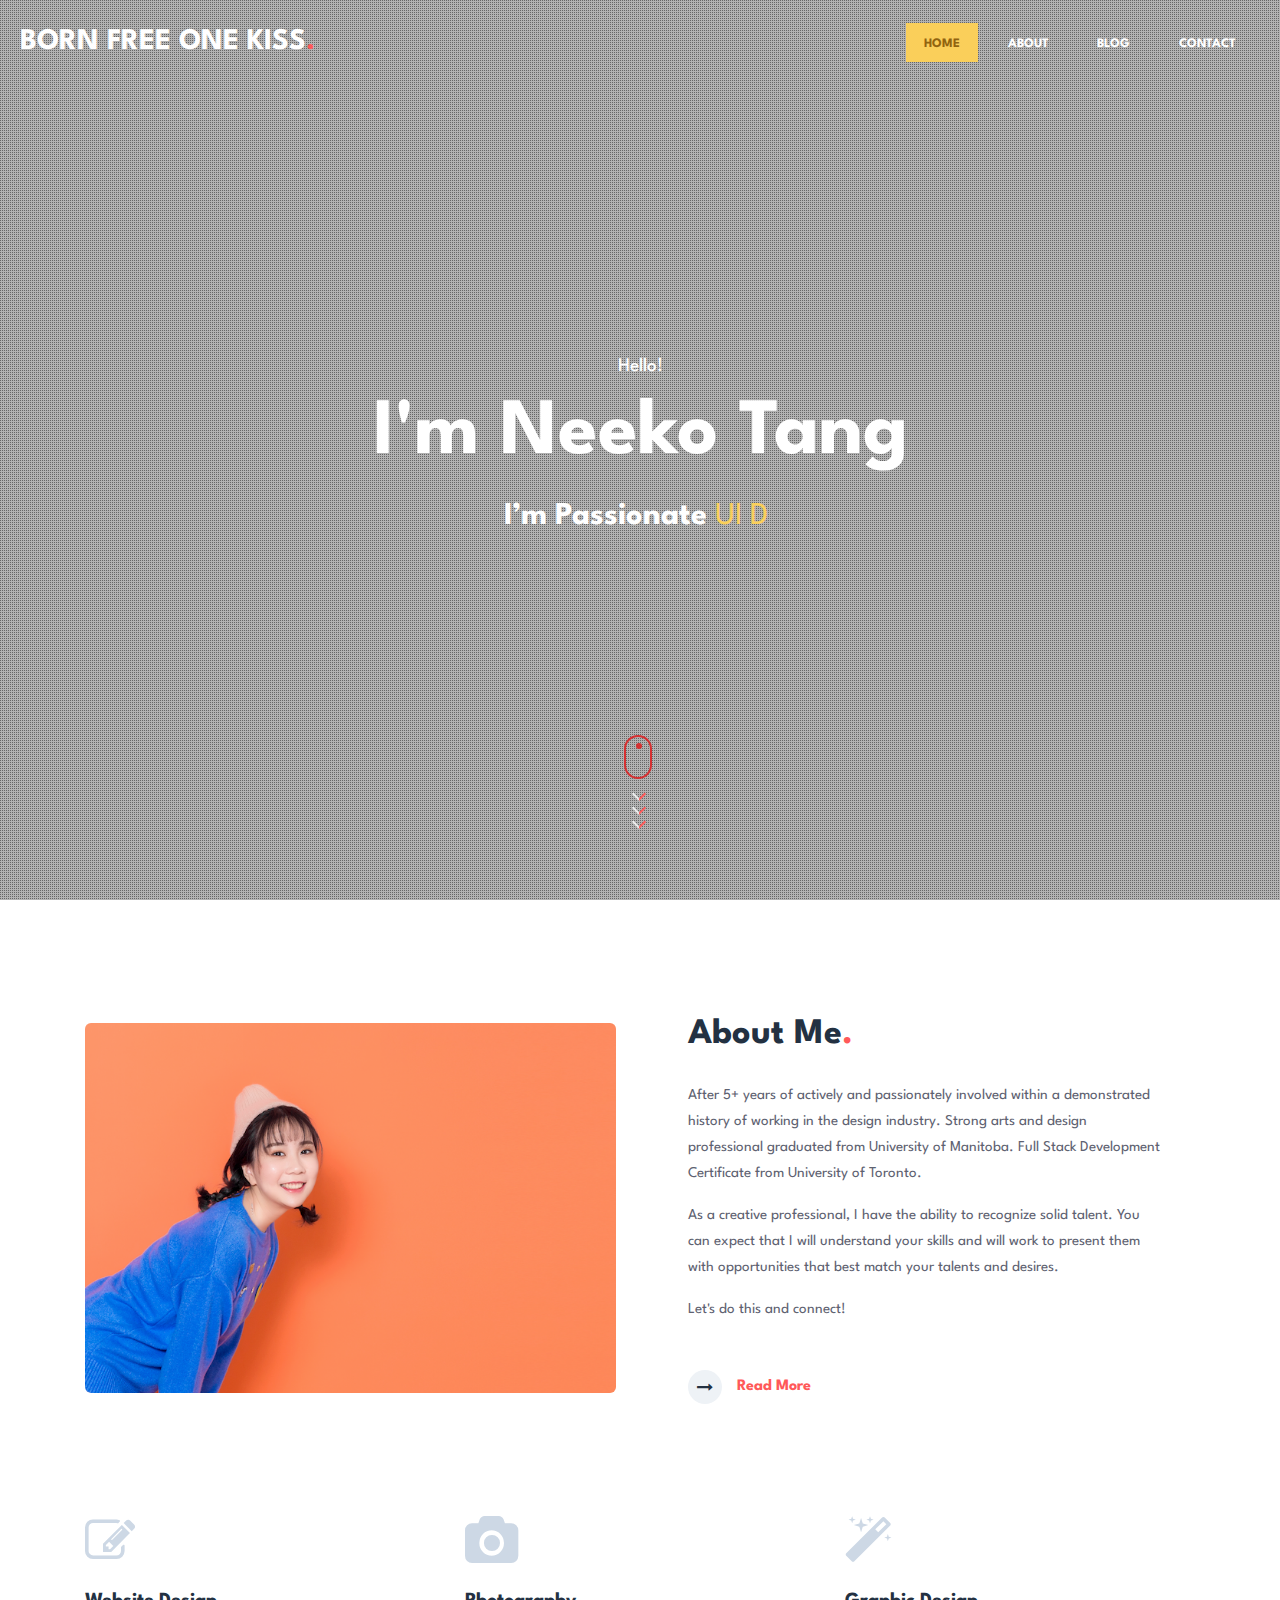
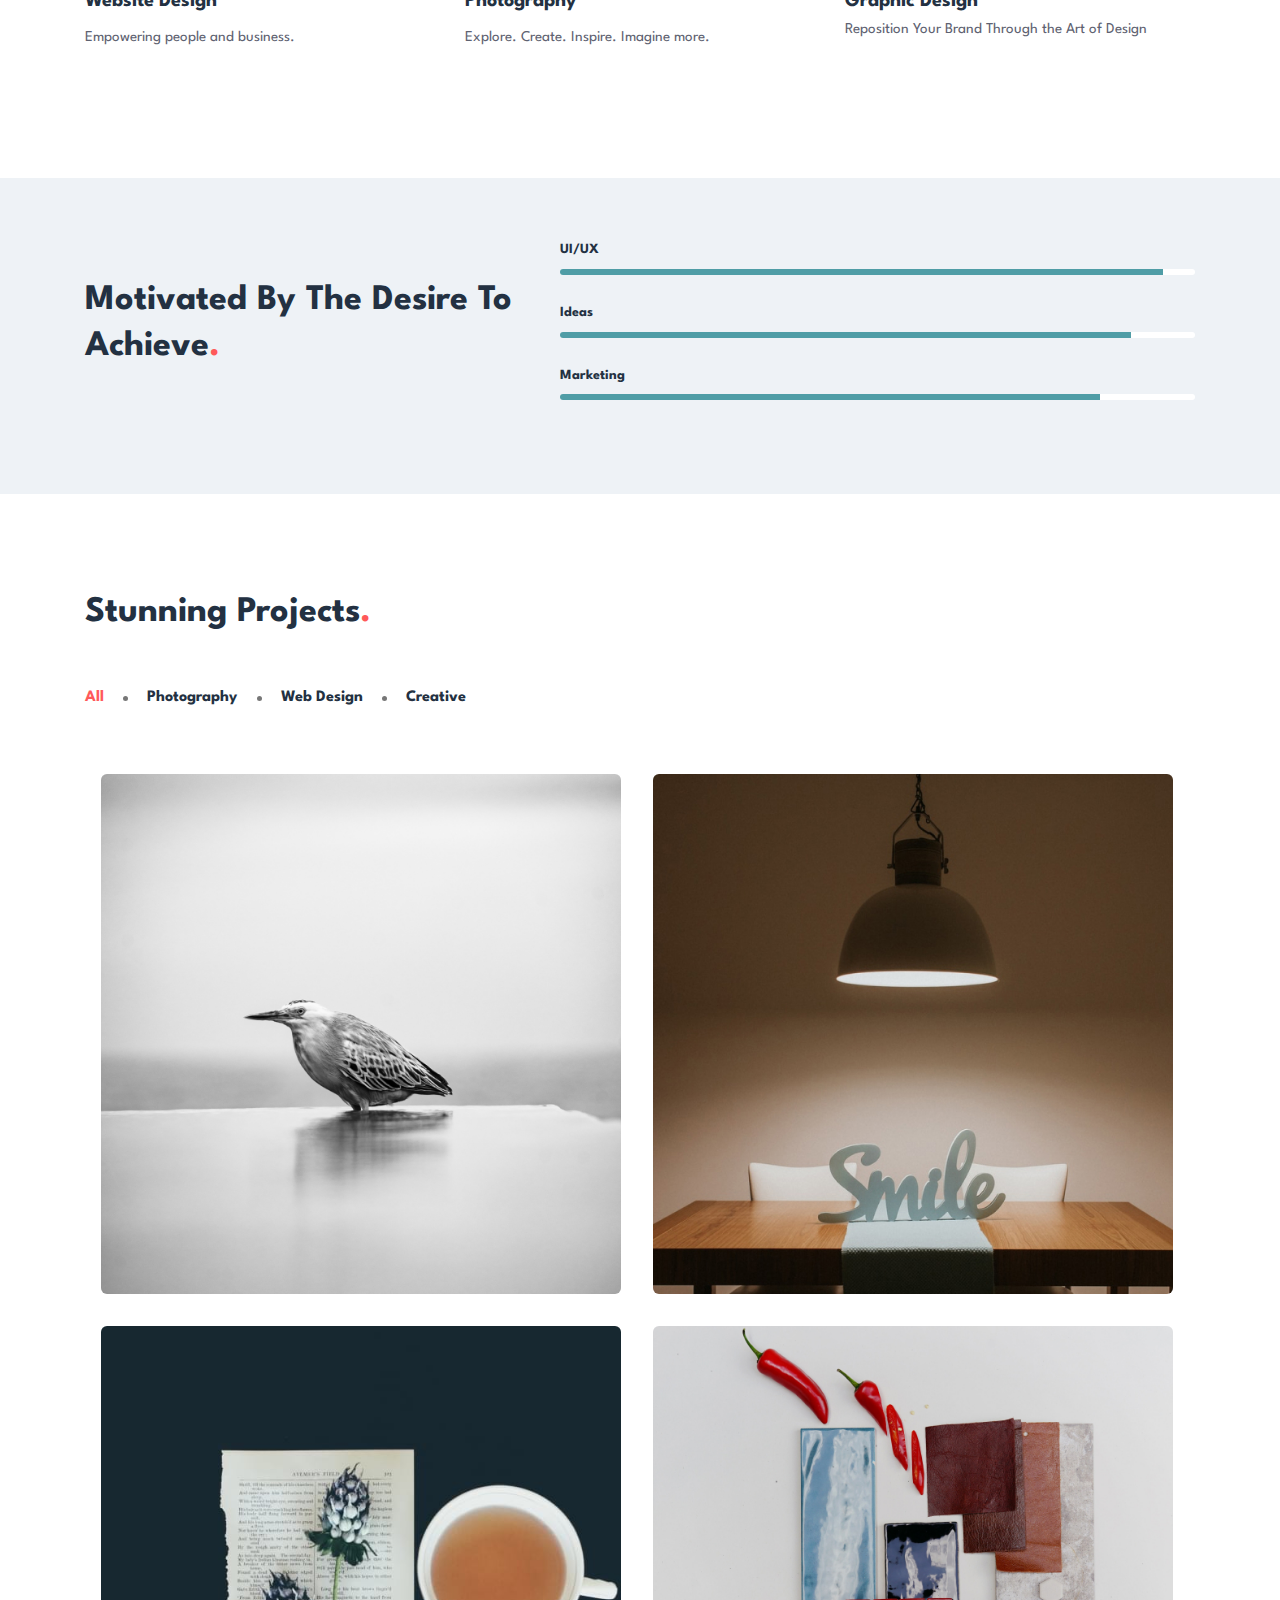
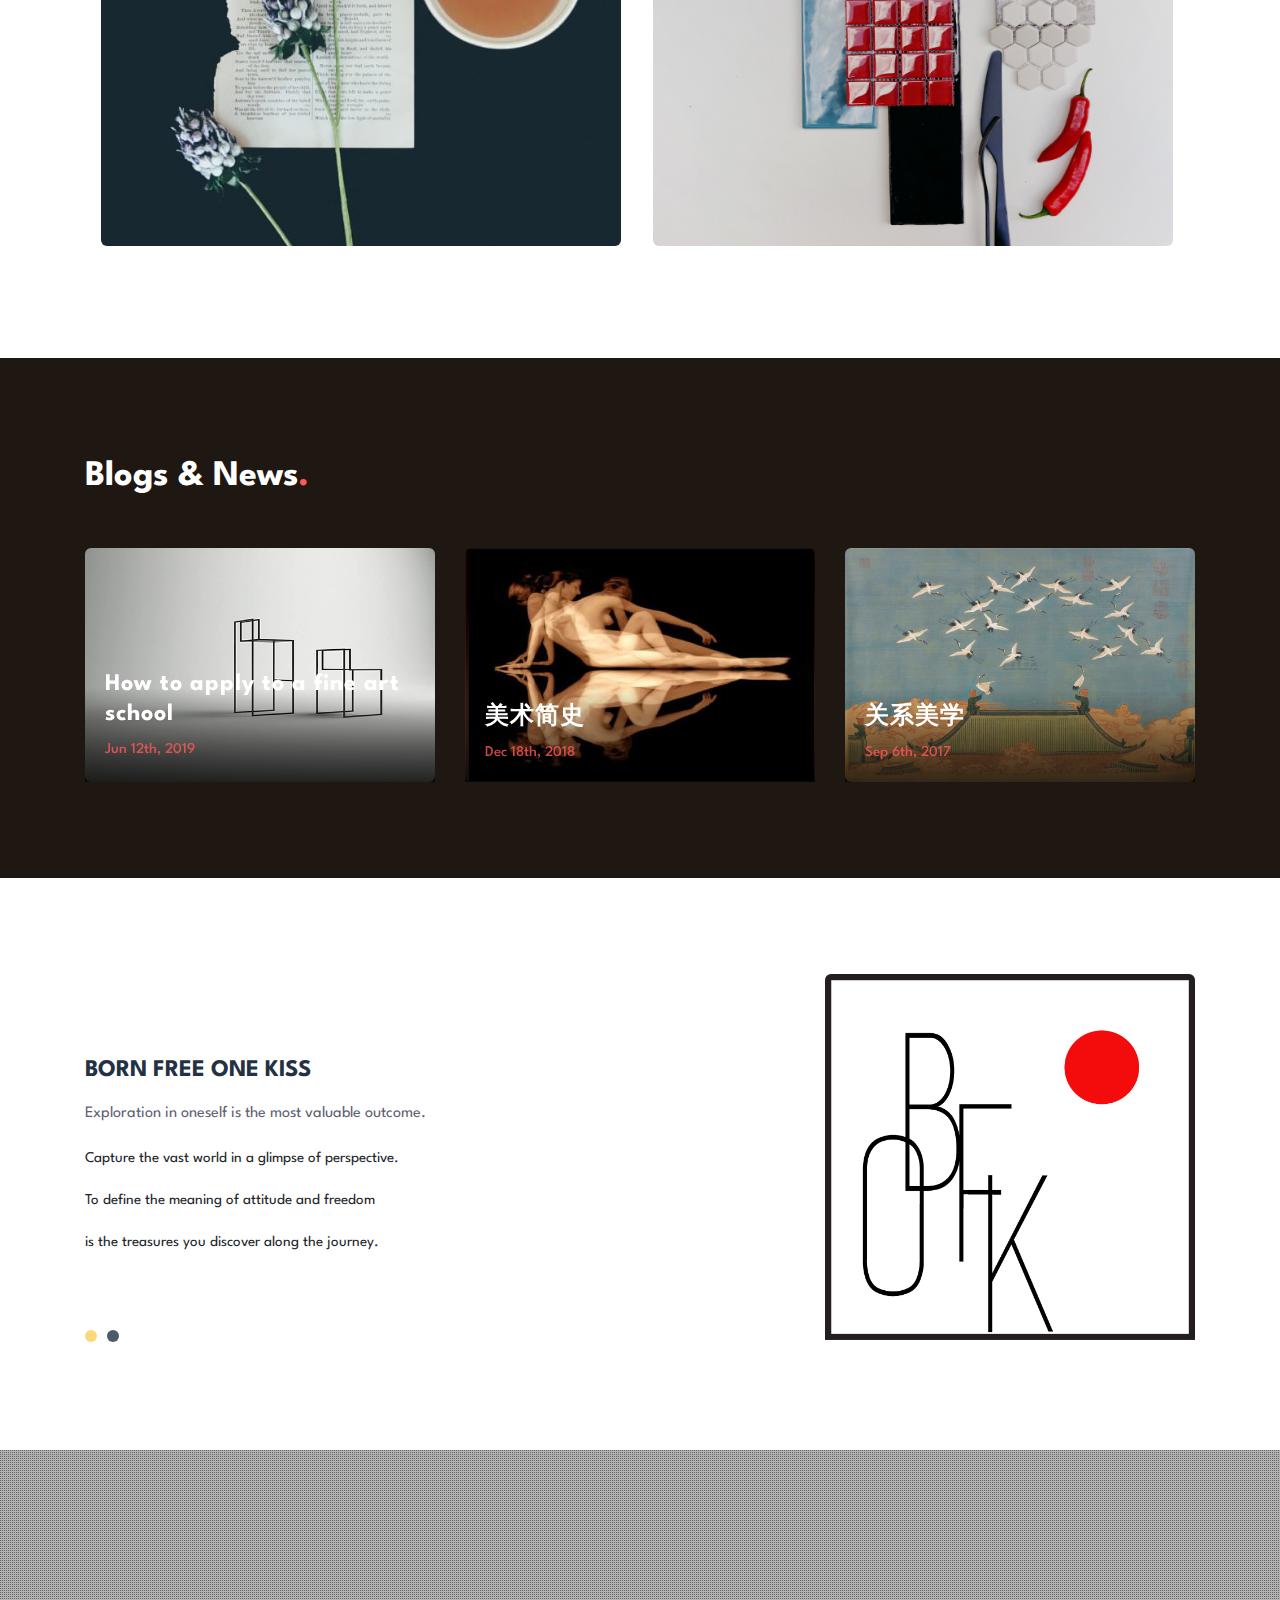
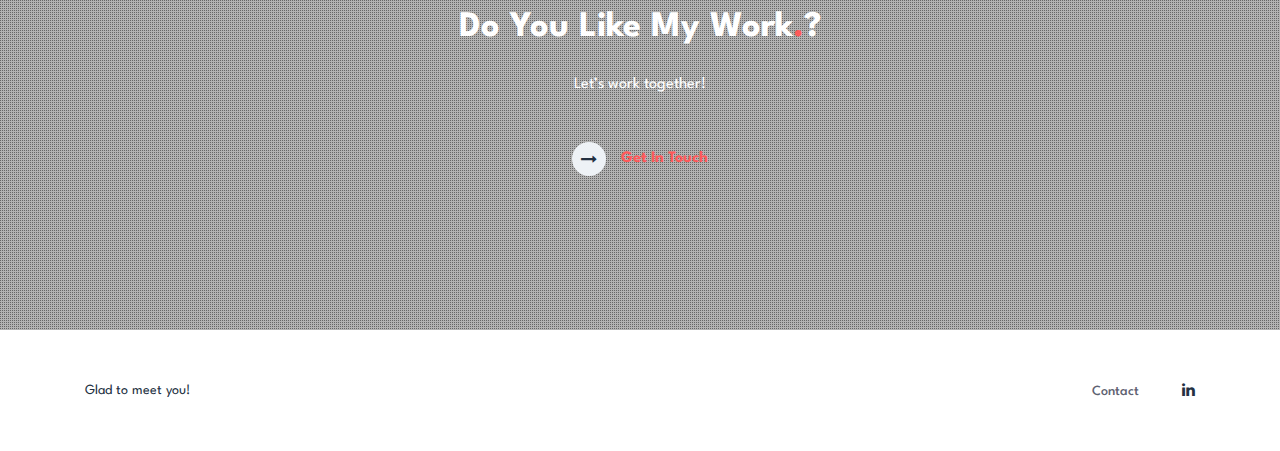
==== index.html @ 412eb03a "Upload Portfolio Files" ====
<!doctype html>
<html lang="zxx">

<head>
  <!-- Required meta tags -->
  <meta charset="utf-8">
  <meta name="viewport" content="width=device-width, initial-scale=1, shrink-to-fit=no">
  <title>Home</title>
  <!-- Template CSS -->
  <link rel="stylesheet" href="assets/css/style-starter.css">
  <!-- Template CSS -->
  <link href="http://fonts.googleapis.com/css?family=Spartan:400,500,600,700,900&display=swap" rel="stylesheet">
  <!-- Template CSS -->

</head>
<body>
  <!-- /Homepage-->
  <section class="w3l-banner-main">
    <!-- //Header -->
    <section class="banner-main-inf" id="section07">
      <header id="site-header" class="header-top">
        <nav class="navbar navbar-expand-lg shift " id="header">
          <a class="navbar-brand" href="index.html">
             BORN FREE ONE KISS<span class="dot-1">.</span>
          </a>
          <button class="navbar-toggler bg-gradient" type="button" data-toggle="collapse"
            data-target="#navbarTogglerDemo02" aria-controls="navbarTogglerDemo02" aria-expanded="false"
            aria-label="Toggle navigation"><span class="navbar-toggler-icon fa fa-bars"> </span>
          </button>

          <div class="collapse navbar-collapse" id="navbarTogglerDemo02">
            <ul class="navbar-nav ml-auto">
              <li class="nav-item active">
                <a class="nav-link" href="#site-header">Home <span class="sr-only">(current)</span></a>
              </li>
              <li class="nav-item">
                <a class="nav-link effect-3" href="about.html">About</a>
			  </li>
			  <li class="nav-item">
				<a class="nav-link effect-3" href="blog.html">Blog</a>
			  </li>
              <li class="nav-item">
                <a class="nav-link effect-3" href="contact.html">Contact</a>
              </li>
            </ul>

          </div>
        </nav>
      </header>
      <!-- //Header -->
	  <!--/banner-content-->
      <div class="bannerhny-content text-center">
        <div class="layer">
          <div class="bannerhnyinf">
            <h6>Hello!</h6>
            <h3>I'm Neeko Tang</h3>
            <h4 class="ban-t"> I’m Passionate <span class="typed-text"></span><span class="cursor">&nbsp</span></h4>
            <div class="scroll-button">
              <a href="#about" class="scroll">
                <div class="icon-scroll">
                  <div class="mouse">
                    <div class="wheel"></div>
                  </div>
                  <div class="icon-arrows">
                    <span></span>
                  </div>
                </div>
              </a>
            </div>
          </div>
        </div>
        <!--//banner-content-->
      </div>
      </div>
    </section>
    <!-- //Homepage -->
<section class="w3l-content-w-photo-6" id="about">
	<!-- /content-grids-->
	<div class="content-photo-info py-5">
		<div class="container py-lg-3">
			<!-- /row-->
			<div class="content-photo-grids row mt-lg-5 mt-4">
				<div class="photo-6-inf-left col-lg-6 pr-lg-4">
					<img src="Images/mypic.png" class="img-fluid" alt="">
				</div>
				<div class="photo-6-inf-right col-lg-6 text-left pl-lg-5">

					<h3 class="hny-title">
						About Me<span class="dot-1">.</span></h3>
					<p>After 5+ years of actively and passionately involved within a demonstrated history of working in the design industry. Strong arts and design professional graduated from University of Manitoba. Full Stack Development Certificate from University of Toronto.</p>
					<p>As a creative professional, I have the ability to recognize solid talent. You can expect that I will understand your skills and will work to present them with opportunities that best match your talents and desires.</p>
					</p>
					<p>Let's do this and connect!</p>
					<div class="read-more mt-lg-5 mt-4">
						<a href="about.html" class="read-more">
							<span class="more_icon fa fa-long-arrow-right"></span>
							<span class="more_text">Read More</span>
						</a>
					</div>
				</div>
			</div>
			<!-- //row-->
			<!-- /row-->
			<div class="about-content-grids row py-lg-5 py-4 mt-lg-5 mt-4">
				<div class="col-lg-4 col-md-6 about-gd mt-3">
					<div class="about-gd-inn">
						<span class="fa fa-pencil-square-o icon-fea1" aria-hidden="true"></span>
						<h5><a href="#URL">Website Design</a></h5>
						<p>Empowering people and business.</p>
					</div>
				</div>
				<div class="col-lg-4 col-md-6 about-gd mt-3">
					<class class="about-gd-inn">
						<span class="fa fa-camera icon-fea1" aria-hidden="true"></span>
						<h5><a href="#URL">Photography</a></h5>
						<p>Explore. Create. Inspire. Imagine more.</p>
				</div>
				<div class="col-lg-4 col-md-6 about-gd mt-3">
					<div class="about-gd-inn">
						<span class="fa fa-magic icon-fea1" aria-hidden="true"></span>
						<h5><a href="#URL">Graphic Design</a></hh5>
						<p>Reposition Your Brand Through the Art of Design</p>

					</div>
				</div>

			</div>
			<!-- //row-->

		</div>
	</div>
</section>
<!-- //content-grids-->

<section class="w3l-content-6">
	<!-- /content-6-section -->
	  <div class="content-6-mian py-5">
			 <div class="container py-lg-3">
					 <div class="content-info-in row">
							 <div class="content-gd col-lg-5">
								<h3 class="hny-title">Motivated by the desire to <br>achieve<span class="dot-1">.</span>
							 </div>
							 <div class="content-gd col-lg-7">
								<div class="progress-info">
									<h6 class="progress-tittle">UI/UX</h6>
									<div class="progress">
										<div class="progress-bar progress-bar-striped" role="progressbar" style="width: 95%" aria-valuenow="90" aria-valuemin="0" aria-valuemax="100">
										</div>
									</div>
								</div>
								<div class="progress-info">
									<h6 class="progress-tittle">Ideas
									</h6>
									<div class="progress">
										<div class="progress-bar progress-bar-striped" role="progressbar" style="width: 90%" aria-valuenow="95" aria-valuemin="0" aria-valuemax="100">
										</div>
									</div>
								</div>
								<div class="progress-info">
									<h6 class="progress-tittle">Marketing</h6>
									<div class="progress">
										<div class="progress-bar progress-bar-striped" role="progressbar" style="width: 85%" aria-valuenow="95" aria-valuemin="0" aria-valuemax="100">
										</div>
									</div>
								</div>
							 </div>
					 </div>
				 </div>
			 </div>
	 </section>
   <!-- //content-6-section -->

  
<section class="w3-gallery">
	<!-- Portfolio -->
	<div class="portfolio py-5">
		<div class="container py-lg-5">

			<h3 class="hny-title">Stunning Projects<span class="dot-1">.</span></h3>

			<!-- /Portfolio-grids -->
			<ul class="portfolio-categ filter my-md-5 my-4 p-0">
				<li class="port-filter all active">
					<a href="#">All</a>
				</li>
				<li class="cat-item-1">
					<a href="#" title="Category 1">Photography</a>
				</li>
				<li class="cat-item-2">
					<a href="#" title="Category 2">Web Design</a>
				</li>
				<li class="cat-item-3">
					<a href="#" title="Category 3">Creative</a>
				</li>

			</ul>
			<ul class="portfolio-area clearfix p-0 m-0 row">
				<li class="portfolio-item2 content" data-id="id-1" data-type="cat-item-1">
					<span class="image-block">

						<a class="image-zoom" href="assets/images/g1.jpg" data-gal="prettyPhoto[gallery]">
							<div class="content-overlay"></div>
							<img src="assets/images/g1.jpg" class="img-fluid" alt="portfolio-img">

							<div class="content-details fadeIn-bottom">
								<h3 class="content-title">Add Your Title</h3>

							</div>
						</a>
					</span>
				</li>
				<li class="portfolio-item2 content" data-id="id-2" data-type="cat-item-2">
					<span class="image-block">

						<a class="image-zoom" href="assets/images/g2.jpg" data-gal="prettyPhoto[gallery]">
							<div class="content-overlay"></div>
							<img src="assets/images/g2.jpg" class="img-fluid" alt="portfolio-img">
							<div class="content-details fadeIn-bottom">
								<h3 class="content-title">Add Your Title</h3>

							</div>
						</a>
					</span>
				</li>
				<li class="portfolio-item2 content" data-id="id-3" data-type="cat-item-3">
					<span class="image-block">

						<a class="image-zoom" href="assets/images/g3.jpg" data-gal="prettyPhoto[gallery]">
							<div class="content-overlay"></div>
							<img src="assets/images/g3.jpg" class="img-fluid" alt="portfolio-img">
							<div class="content-details fadeIn-bottom">
								<h3 class="content-title">Add Your Title</h3>

							</div>
						</a>
					</span>
				</li>
				<li class="portfolio-item2 content" data-id="id-4" data-type="cat-item-2">
					<span class="image-block">

						<a class="image-zoom" href="assets/images/g4.jpg" data-gal="prettyPhoto[gallery]">
							<div class="content-overlay"></div>
							<img src="assets/images/g4.jpg" class="img-fluid" alt="portfolio-img">
							<div class="content-details fadeIn-bottom">
								<h3 class="content-title">Add Your Title</h3>

							</div>
						</a>
					</span>
				</li>

				
			</ul>
			<!--end portfolio-area -->
			<!-- /Portfolio-grids -->
		</div>

	</div>
</section>
<!-- //Portfolio -->
<!-- blog with slider -->
<section class="blog-slider">
    <div class="blog-slider-inner py-5">
        <div class="container py-lg-5">
            <h3 class="hny-title two">
                Blogs & News<span class="dot-1">.</span></h3>
            <div class="row inner-sec-w3layouts mt-4">
                <div class="col-lg-4 col-md-6 content-left-sec blog-slide-grid mt-4">
                    <div class="blog-slide-img">
                        <a href="article1.html"><img src="Images/timg-1.jpeg" class="img img-fluid" alt=""></a>
                    </div>
                    <div class="blog-slide-info">
			<a href="Public/article1.html">
                            <h4 class="mt-4 mb-0">How to apply to a fine art school</h4>
                        
						<h6 class="mt-sm-2 mt-1">Jun 12th, 2019</h6>
					</a>

                    </div>
                </div>
                <div class="col-lg-4 col-md-6 content-left-sec blog-slide-grid mt-4">
                    <div class="blog-slide-img">
                        <a href="#"><img src="Images/tombee-du-ciel-7.jpg" class="img img-fluid" alt=""></a>
                    </div>
                    <div class="blog-slide-info">

                        <a href="#">
                            <h4 class="mt-4 mb-0">美术简史</h4>
                        </a>
                        <h6 class="mt-sm-2 mt-1">Dec 18th, 2018</h6>

                    </div>
                </div>

                <div class="col-lg-4 col-md-6 content-left-sec blog-slide-grid mt-4">
                    <div class="blog-slide-img">
                        <a href="#"><img src="Images/relation.jpg" class="img img-fluid" alt=""></a>
                    </div>
                    <div class="blog-slide-info">

                        <a href="#">
                            <h4 class="mt-4 mb-0">关系美学</h4>
                        </a>
                        <h6 class="mt-sm-2 mt-1">Sep 6th, 2017</h6>

                    </div>
                </div>

            </div>
        </div>
    </div>
</section>
<!-- //blog with slider -->
<section class="w3l-customers-6">
	<!--/customers -->
	<div class="customers-6-infhny py-5">
		<div class="container py-lg-5">
			<!--/customers -->
			<div id="owl-demo2" class="owl-carousel owl-theme">
				<!--/slide1-->
				<div class="item">
					<div class="teastimonials-content">
						<div class="teastimonials-left">
								<div class="teasti-innf">
										<p class="overview"><b>BORN FREE ONE KISS</b></p>
										<p class="testimonial">
											Exploration in oneself is the most valuable outcome.</p>
											<p>Capture the vast world in a glimpse of perspective.</p>
											<p>To define the meaning of attitude and freedom </p>
											<p>is the treasures you discover along the journey.</p>
								</div>
						</div>
						<div class="teastimonials-right">
								<img
								src="Images/LOGO.png" class="img-fluid" alt="">
						</div>
					</div>
				</div>
				<!--//slide1-->
				<!--/slide1-->
				<div class="item">
					<div class="teastimonials-content">
						<div class="teastimonials-left">
								<div class="teasti-innf">
									<p class="overview"><b>BORN FREE ONE KISS</b></p>
										<p class="testimonial">
											Originated from the fearless life attitude, we require </p>
											<p>the courage to challenge all the unknown possibilities of ourselves.</p>
											<p>We aim for the artistic temperament, the pursuit of quality, present</p> 
											<p>distinctive groups of services.</p>
										</p>
								</div>
						</div>
						<div class="teastimonials-right">
								<img
								src="Images/LOGO.png" class="img-fluid" alt="">
						</div>
					</div>
				</div>
				<!--//slide1-->

			</div>
			<!--//customers -->
		</div>
</section>
<!-- //customers-6-->
    <!--/w3l-download-main-->
    <section class="w3l-download-main">
    	<!--/download-->
    	<div class="download-content text-center">
    		<div class="layer-2 py-5">
    			<div class="container py-lg-3">
    				<h3 class="hny-title two">Do you like my work<span class="dot-1">.</span>?</h3>
    				<h6>Let’s work together!</h6>
    				<div class="read-more mt-lg-5 mt-4">
    					<a href="contact.html" class="read-more">
    						<span class="more_icon fa fa-long-arrow-right"></span>
    						<span class="more_text">Get In Touch</span>
    					</a>
    				</div>
    			</div>
    		</div>
    	</div>
    	</div>
    	<!--//download-->
    </section>
    <!--//w3l-download-main-->
<!-- footer -->
<footer class="w3l-footer-16">
    <div class="footer-content py-lg-5 py-4 text-center">
        <div class="container">
            <div class="row copy-right">
                <div class="col-lg-6 footer-left text-lg-left text-center">
                    <h6>Glad to meet you!</h6>
                </div>
                <div class="col-lg-6 footer-right text-lg-right text-center">
                    <ul class="footer-gd-16">
                        <li><a href="contact.html">Contact</a></li>
                    </ul>
                    <div class="share-icons-footer ml-lg-4">
                        <a href="https://www.linkedin.com/in/bfoks/"><span class="fa fa-linkedin"></span></a>
                    </div>
                </div>
            </div>
            <button onclick="topFunction()" id="movetop" title="Go to top">
                <span class="fa fa-angle-up"></span>
            </button>
        </div>
    </div>

    <!-- move top -->
    <script>
        // When the user scrolls down 20px from the top of the document, show the button
        window.onscroll = function () {
            scrollFunction()
        };

        function scrollFunction() {
            if (document.body.scrollTop > 20 || document.documentElement.scrollTop > 20) {
                document.getElementById("movetop").style.display = "block";
            } else {
                document.getElementById("movetop").style.display = "none";
            }
        }

        // When the user clicks on the button, scroll to the top of the document
        function topFunction() {
            document.body.scrollTop = 0;
            document.documentElement.scrollTop = 0;
        }
    </script>
    <!-- //move top -->
    <script>
        $(function () {
            $('.navbar-toggler').click(function () {
                $('body').toggleClass('noscroll');
            })
        });
    </script>
</footer>
<!-- //footer -->
</body>

</html>

<script src="assets/js/jquery-3.3.1.min.js"></script>
<!-- disable body scroll which navbar is in active -->

<!--//-->
<script>
  $(function () {
    $('.navbar-toggler').click(function () {
      $('body').toggleClass('noscroll');
    })
  });
</script>
<!--/scroll-down-JS-->
<script>
  $(function () {
    $('a[href*=#]').on('click', function (e) {
      e.preventDefault();
      $('html, body').animate({
        scrollTop: $($(this).attr('href')).offset().top
      }, 500, 'linear');
    });
  });
</script>
<!--//scroll-down-JS-->
<!-- /typig-text-->
<script>
  const typedTextSpan = document.querySelector(".typed-text");
  const cursorSpan = document.querySelector(".cursor");

  const textArray = ["UI Designer", 'UX Designer', 'Web Designer'];
  const typingDelay = 200;
  const erasingDelay = 10;
  const newTextDelay = 100; // Delay between current and next text
  let textArrayIndex = 0;
  let charIndex = 0;

  function type() {
    if (charIndex < textArray[textArrayIndex].length) {
      if (!cursorSpan.classList.contains("typing")) cursorSpan.classList.add("typing");
      typedTextSpan.textContent += textArray[textArrayIndex].charAt(charIndex);
      charIndex++;
      setTimeout(type, typingDelay);
    } else {
      cursorSpan.classList.remove("typing");
      setTimeout(erase, newTextDelay);
    }
  }

  function erase() {
    if (charIndex > 0) {
      // add class 'typing' if there's none
      if (!cursorSpan.classList.contains("typing")) {
        cursorSpan.classList.add("typing");
      }
      typedTextSpan.textContent = textArray[textArrayIndex].substring(0, 0);
      charIndex--;
      setTimeout(erase, erasingDelay);
    } else {
      cursorSpan.classList.remove("typing");
      textArrayIndex++;
      if (textArrayIndex >= textArray.length) textArrayIndex = 0;
      setTimeout(type, typingDelay);
    }
  }

  document.addEventListener("DOMContentLoaded", function () { // On DOM Load initiate the effect
    if (textArray.length) setTimeout(type, newTextDelay + 250);
  });
</script>
<!-- //typig-text-->
<!-- for blog carousel slider -->
<script src="assets/js/owl.carousel1.js"></script>
<script>
  $(document).ready(function () {
    $("#owl-demo2").owlCarousel({
      items:1,
		        lazyLoad : true,
		        autoPlay : true,
		        navigation : false,
			    navigationText : ["",""],
			    rewindNav : false,
			    scrollPerPage :true,
			    pagination : false,
    			paginationNumbers: false,
      
    })
  })
</script>


<!-- //for blog carousel slider -->
<!-- jQuery-Photo-filter-lightbox-portfolio-plugin -->
<script src="assets/js/jquery-1.7.2.js"></script>
<script src="assets/js/jquery.quicksand.js"></script>
<script src="assets/js/script.js"></script>
<script src="assets/js/jquery.prettyPhoto.js"></script>
<!-- //jQuery-Photo-filter-lightbox-portfolio-plugin -->

<script src="assets/js/bootstrap.min.js"></script>
---- assets/css/style-starter.css ----
@charset "UTF-8";

html {
  scroll-behavior: smooth;
}

h1,
h2,
h3,
h4,
h5,
h6 {
  font-family: 'Spartan', sans-serif;
  font-weight: 700;
}

body,
body a,
body li,
body p,
.btn,
input {
  font-family: 'Spartan', sans-serif;
}

body p {
  line-height: 26px;
  font-weight: 400;
  font-size: 15px;
}

ol,
ul,
dl {
  margin-top: 0;
  margin-bottom: 0rem;
  padding: 0;
}

.form-control:focus {
  box-shadow: none !important;
}

body a:hover {
  color: #ff5959;
  transition: 0.3s ease;
}

body input,
button,
.btn,
textarea {
  border-radius: 6px;
  font-family: 'Spartan', sans-serif;
}

body img {
  border-radius: 6px;
}

.noscroll {
  overflow: hidden;
}

h3.hny-title,
h3.hny-title.two {
  font-size: 36px;
  line-height: 46px;
  color: #233142;
  margin-bottom: 24px;
  text-transform: capitalize;
  font-weight: 700;
}

h3.hny-title.two {
  color: #fff;
}

span.dot-1 {
  color: #ff5959;
}

.read-more a {
  color: #ff5959;
  font-weight: 700;
  font-size: 16px;
}

.read-more a:hover {
  color: #4f9da6;
}

.read-more .more_text {
  margin-left: 0.7em;
  display: inline-block;
  vertical-align: middle;
  transition: color 0.3s ease;
}

.read-more .more_icon {
  display: inline-block;
  vertical-align: middle;
  width: 34px;
  height: 34px;
  line-height: 34px;
  text-align: center;
  color: #233142;
  background-color: #EEF2F6;
  transition: color 0.3s ease, background-color 0.3s ease, border-color 0.3s ease;
  border-radius: 50%;
}

span.red-color {
  color: #ff5959;
}

@media (max-width: 1280px) {

  h3.hny-title,
  h3.hny-title.two {
    font-size: 36px;
    line-height: 46px;
  }
}

@media (max-width: 991px) {

  h3.hny-title,
  h3.hny-title.two {
    font-size: 30px;
    line-height: 40px;
  }

  a.read-more-btn.btn {
    margin-top: 10px;
  }
}

@media (max-width: 480px) {

  h3.hny-title,
  h3.hny-title.two {
    font-size: 28px;
    line-height: 38px;
  }
}

@media (max-width: 440px) {

  h3.hny-title,
  h3.hny-title.two {
    font-size: 26px;
    line-height: 36px;
  }
}

/*!
 *  Font Awesome 4.7.0 by @davegandy - http://fontawesome.io - @fontawesome
 *  License - http://fontawesome.io/license (Font: SIL OFL 1.1, CSS: MIT License)
 */
/* FONT PATH
 * -------------------------- */
@font-face {
  font-family: 'FontAwesome';
  src: url("../fonts/fontawesome-webfont.eot?v=4.7.0");
  src: url("../fonts/fontawesome-webfont.eot?#iefix&v=4.7.0") format("embedded-opentype"), url("../fonts/fontawesome-webfont.woff2?v=4.7.0") format("woff2"), url("../fonts/fontawesome-webfont.woff?v=4.7.0") format("woff"), url("../fonts/fontawesome-webfont.ttf?v=4.7.0") format("truetype"), url("../fonts/fontawesome-webfont.svg?v=4.7.0#fontawesomeregular") format("svg");
  font-weight: normal;
  font-style: normal;
}

.fa {
  display: inline-block;
  font: normal normal normal 14px/1 FontAwesome;
  font-size: inherit;
  text-rendering: auto;
  -webkit-font-smoothing: antialiased;
  -moz-osx-font-smoothing: grayscale;
}

/* makes the font 33% larger relative to the icon container */
.fa-lg {
  font-size: 1.33333em;
  line-height: 0.75em;
  vertical-align: -15%;
}

.fa-2x {
  font-size: 2em;
}

.fa-3x {
  font-size: 3em;
}

.fa-4x {
  font-size: 4em;
}

.fa-5x {
  font-size: 5em;
}

.fa-fw {
  width: 1.28571em;
  text-align: center;
}

.fa-ul {
  padding-left: 0;
  margin-left: 2.14286em;
  list-style-type: none;
}

.fa-ul>li {
  position: relative;
}

.fa-li {
  position: absolute;
  left: -2.14286em;
  width: 2.14286em;
  top: 0.14286em;
  text-align: center;
}

.fa-li.fa-lg {
  left: -1.85714em;
}

.fa-border {
  padding: .2em .25em .15em;
  border: solid 0.08em #eee;
  border-radius: .1em;
}

.fa-pull-left {
  float: left;
}

.fa-pull-right {
  float: right;
}

.fa.fa-pull-left {
  margin-right: .3em;
}

.fa.fa-pull-right {
  margin-left: .3em;
}

/* Deprecated as of 4.4.0 */
.pull-right {
  float: right;
}

.pull-left {
  float: left;
}

.fa.pull-left {
  margin-right: .3em;
}

.fa.pull-right {
  margin-left: .3em;
}

.fa-spin {
  -webkit-animation: fa-spin 2s infinite linear;
  animation: fa-spin 2s infinite linear;
}

.fa-pulse {
  -webkit-animation: fa-spin 1s infinite steps(8);
  animation: fa-spin 1s infinite steps(8);
}

@-webkit-keyframes fa-spin {
  0% {
    transform: rotate(0deg);
  }

  100% {
    transform: rotate(359deg);
  }
}

@keyframes fa-spin {
  0% {
    transform: rotate(0deg);
  }

  100% {
    transform: rotate(359deg);
  }
}

.fa-rotate-90 {
  -ms-filter: "progid:DXImageTransform.Microsoft.BasicImage(rotation=1)";
  transform: rotate(90deg);
}

.fa-rotate-180 {
  -ms-filter: "progid:DXImageTransform.Microsoft.BasicImage(rotation=2)";
  transform: rotate(180deg);
}

.fa-rotate-270 {
  -ms-filter: "progid:DXImageTransform.Microsoft.BasicImage(rotation=3)";
  transform: rotate(270deg);
}

.fa-flip-horizontal {
  -ms-filter: "progid:DXImageTransform.Microsoft.BasicImage(rotation=0, mirror=1)";
  transform: scale(-1, 1);
}

.fa-flip-vertical {
  -ms-filter: "progid:DXImageTransform.Microsoft.BasicImage(rotation=2, mirror=1)";
  transform: scale(1, -1);
}

:root .fa-rotate-90,
:root .fa-rotate-180,
:root .fa-rotate-270,
:root .fa-flip-horizontal,
:root .fa-flip-vertical {
  -webkit-filter: none;
  filter: none;
}

.fa-stack {
  position: relative;
  display: inline-block;
  width: 2em;
  height: 2em;
  line-height: 2em;
  vertical-align: middle;
}

.fa-stack-1x,
.fa-stack-2x {
  position: absolute;
  left: 0;
  width: 100%;
  text-align: center;
}

.fa-stack-1x {
  line-height: inherit;
}

.fa-stack-2x {
  font-size: 2em;
}

.fa-inverse {
  color: #fff;
}

/* Font Awesome uses the Unicode Private Use Area (PUA) to ensure screen
   readers do not read off random characters that represent icons */
.fa-glass:before {
  content: "";
}

.fa-music:before {
  content: "";
}

.fa-search:before {
  content: "";
}

.fa-envelope-o:before {
  content: "";
}

.fa-heart:before {
  content: "";
}

.fa-star:before {
  content: "";
}

.fa-star-o:before {
  content: "";
}

.fa-user:before {
  content: "";
}

.fa-film:before {
  content: "";
}

.fa-th-large:before {
  content: "";
}

.fa-th:before {
  content: "";
}

.fa-th-list:before {
  content: "";
}

.fa-check:before {
  content: "";
}

.fa-remove:before,
.fa-close:before,
.fa-times:before {
  content: "";
}

.fa-search-plus:before {
  content: "";
}

.fa-search-minus:before {
  content: "";
}

.fa-power-off:before {
  content: "";
}

.fa-signal:before {
  content: "";
}

.fa-gear:before,
.fa-cog:before {
  content: "";
}

.fa-trash-o:before {
  content: "";
}

.fa-home:before {
  content: "";
}

.fa-file-o:before {
  content: "";
}

.fa-clock-o:before {
  content: "";
}

.fa-road:before {
  content: "";
}

.fa-download:before {
  content: "";
}

.fa-arrow-circle-o-down:before {
  content: "";
}

.fa-arrow-circle-o-up:before {
  content: "";
}

.fa-inbox:before {
  content: "";
}

.fa-play-circle-o:before {
  content: "";
}

.fa-rotate-right:before,
.fa-repeat:before {
  content: "";
}

.fa-refresh:before {
  content: "";
}

.fa-list-alt:before {
  content: "";
}

.fa-lock:before {
  content: "";
}

.fa-flag:before {
  content: "";
}

.fa-headphones:before {
  content: "";
}

.fa-volume-off:before {
  content: "";
}

.fa-volume-down:before {
  content: "";
}

.fa-volume-up:before {
  content: "";
}

.fa-qrcode:before {
  content: "";
}

.fa-barcode:before {
  content: "";
}

.fa-tag:before {
  content: "";
}

.fa-tags:before {
  content: "";
}

.fa-book:before {
  content: "";
}

.fa-bookmark:before {
  content: "";
}

.fa-print:before {
  content: "";
}

.fa-camera:before {
  content: "";
}

.fa-font:before {
  content: "";
}

.fa-bold:before {
  content: "";
}

.fa-italic:before {
  content: "";
}

.fa-text-height:before {
  content: "";
}

.fa-text-width:before {
  content: "";
}

.fa-align-left:before {
  content: "";
}

.fa-align-center:before {
  content: "";
}

.fa-align-right:before {
  content: "";
}

.fa-align-justify:before {
  content: "";
}

.fa-list:before {
  content: "";
}

.fa-dedent:before,
.fa-outdent:before {
  content: "";
}

.fa-indent:before {
  content: "";
}

.fa-video-camera:before {
  content: "";
}

.fa-photo:before,
.fa-image:before,
.fa-picture-o:before {
  content: "";
}

.fa-pencil:before {
  content: "";
}

.fa-map-marker:before {
  content: "";
}

.fa-adjust:before {
  content: "";
}

.fa-tint:before {
  content: "";
}

.fa-edit:before,
.fa-pencil-square-o:before {
  content: "";
}

.fa-share-square-o:before {
  content: "";
}

.fa-check-square-o:before {
  content: "";
}

.fa-arrows:before {
  content: "";
}

.fa-step-backward:before {
  content: "";
}

.fa-fast-backward:before {
  content: "";
}

.fa-backward:before {
  content: "";
}

.fa-play:before {
  content: "";
}

.fa-pause:before {
  content: "";
}

.fa-stop:before {
  content: "";
}

.fa-forward:before {
  content: "";
}

.fa-fast-forward:before {
  content: "";
}

.fa-step-forward:before {
  content: "";
}

.fa-eject:before {
  content: "";
}

.fa-chevron-left:before {
  content: "";
}

.fa-chevron-right:before {
  content: "";
}

.fa-plus-circle:before {
  content: "";
}

.fa-minus-circle:before {
  content: "";
}

.fa-times-circle:before {
  content: "";
}

.fa-check-circle:before {
  content: "";
}

.fa-question-circle:before {
  content: "";
}

.fa-info-circle:before {
  content: "";
}

.fa-crosshairs:before {
  content: "";
}

.fa-times-circle-o:before {
  content: "";
}

.fa-check-circle-o:before {
  content: "";
}

.fa-ban:before {
  content: "";
}

.fa-arrow-left:before {
  content: "";
}

.fa-arrow-right:before {
  content: "";
}

.fa-arrow-up:before {
  content: "";
}

.fa-arrow-down:before {
  content: "";
}

.fa-mail-forward:before,
.fa-share:before {
  content: "";
}

.fa-expand:before {
  content: "";
}

.fa-compress:before {
  content: "";
}

.fa-plus:before {
  content: "";
}

.fa-minus:before {
  content: "";
}

.fa-asterisk:before {
  content: "";
}

.fa-exclamation-circle:before {
  content: "";
}

.fa-gift:before {
  content: "";
}

.fa-leaf:before {
  content: "";
}

.fa-fire:before {
  content: "";
}

.fa-eye:before {
  content: "";
}

.fa-eye-slash:before {
  content: "";
}

.fa-warning:before,
.fa-exclamation-triangle:before {
  content: "";
}

.fa-plane:before {
  content: "";
}

.fa-calendar:before {
  content: "";
}

.fa-random:before {
  content: "";
}

.fa-comment:before {
  content: "";
}

.fa-magnet:before {
  content: "";
}

.fa-chevron-up:before {
  content: "";
}

.fa-chevron-down:before {
  content: "";
}

.fa-retweet:before {
  content: "";
}

.fa-shopping-cart:before {
  content: "";
}

.fa-folder:before {
  content: "";
}

.fa-folder-open:before {
  content: "";
}

.fa-arrows-v:before {
  content: "";
}

.fa-arrows-h:before {
  content: "";
}

.fa-bar-chart-o:before,
.fa-bar-chart:before {
  content: "";
}

.fa-twitter-square:before {
  content: "";
}

.fa-facebook-square:before {
  content: "";
}

.fa-camera-retro:before {
  content: "";
}

.fa-key:before {
  content: "";
}

.fa-gears:before,
.fa-cogs:before {
  content: "";
}

.fa-comments:before {
  content: "";
}

.fa-thumbs-o-up:before {
  content: "";
}

.fa-thumbs-o-down:before {
  content: "";
}

.fa-star-half:before {
  content: "";
}

.fa-heart-o:before {
  content: "";
}

.fa-sign-out:before {
  content: "";
}

.fa-linkedin-square:before {
  content: "";
}

.fa-thumb-tack:before {
  content: "";
}

.fa-external-link:before {
  content: "";
}

.fa-sign-in:before {
  content: "";
}

.fa-trophy:before {
  content: "";
}

.fa-github-square:before {
  content: "";
}

.fa-upload:before {
  content: "";
}

.fa-lemon-o:before {
  content: "";
}

.fa-phone:before {
  content: "";
}

.fa-square-o:before {
  content: "";
}

.fa-bookmark-o:before {
  content: "";
}

.fa-phone-square:before {
  content: "";
}

.fa-twitter:before {
  content: "";
}

.fa-facebook-f:before,
.fa-facebook:before {
  content: "";
}

.fa-github:before {
  content: "";
}

.fa-unlock:before {
  content: "";
}

.fa-credit-card:before {
  content: "";
}

.fa-feed:before,
.fa-rss:before {
  content: "";
}

.fa-hdd-o:before {
  content: "";
}

.fa-bullhorn:before {
  content: "";
}

.fa-bell:before {
  content: "";
}

.fa-certificate:before {
  content: "";
}

.fa-hand-o-right:before {
  content: "";
}

.fa-hand-o-left:before {
  content: "";
}

.fa-hand-o-up:before {
  content: "";
}

.fa-hand-o-down:before {
  content: "";
}

.fa-arrow-circle-left:before {
  content: "";
}

.fa-arrow-circle-right:before {
  content: "";
}

.fa-arrow-circle-up:before {
  content: "";
}

.fa-arrow-circle-down:before {
  content: "";
}

.fa-globe:before {
  content: "";
}

.fa-wrench:before {
  content: "";
}

.fa-tasks:before {
  content: "";
}

.fa-filter:before {
  content: "";
}

.fa-briefcase:before {
  content: "";
}

.fa-arrows-alt:before {
  content: "";
}

.fa-group:before,
.fa-users:before {
  content: "";
}

.fa-chain:before,
.fa-link:before {
  content: "";
}

.fa-cloud:before {
  content: "";
}

.fa-flask:before {
  content: "";
}

.fa-cut:before,
.fa-scissors:before {
  content: "";
}

.fa-copy:before,
.fa-files-o:before {
  content: "";
}

.fa-paperclip:before {
  content: "";
}

.fa-save:before,
.fa-floppy-o:before {
  content: "";
}

.fa-square:before {
  content: "";
}

.fa-navicon:before,
.fa-reorder:before,
.fa-bars:before {
  content: "";
}

.fa-list-ul:before {
  content: "";
}

.fa-list-ol:before {
  content: "";
}

.fa-strikethrough:before {
  content: "";
}

.fa-underline:before {
  content: "";
}

.fa-table:before {
  content: "";
}

.fa-magic:before {
  content: "";
}

.fa-truck:before {
  content: "";
}

.fa-pinterest:before {
  content: "";
}

.fa-pinterest-square:before {
  content: "";
}

.fa-google-plus-square:before {
  content: "";
}

.fa-google-plus:before {
  content: "";
}

.fa-money:before {
  content: "";
}

.fa-caret-down:before {
  content: "";
}

.fa-caret-up:before {
  content: "";
}

.fa-caret-left:before {
  content: "";
}

.fa-caret-right:before {
  content: "";
}

.fa-columns:before {
  content: "";
}

.fa-unsorted:before,
.fa-sort:before {
  content: "";
}

.fa-sort-down:before,
.fa-sort-desc:before {
  content: "";
}

.fa-sort-up:before,
.fa-sort-asc:before {
  content: "";
}

.fa-envelope:before {
  content: "";
}

.fa-linkedin:before {
  content: "";
}

.fa-rotate-left:before,
.fa-undo:before {
  content: "";
}

.fa-legal:before,
.fa-gavel:before {
  content: "";
}

.fa-dashboard:before,
.fa-tachometer:before {
  content: "";
}

.fa-comment-o:before {
  content: "";
}

.fa-comments-o:before {
  content: "";
}

.fa-flash:before,
.fa-bolt:before {
  content: "";
}

.fa-sitemap:before {
  content: "";
}

.fa-umbrella:before {
  content: "";
}

.fa-paste:before,
.fa-clipboard:before {
  content: "";
}

.fa-lightbulb-o:before {
  content: "";
}

.fa-exchange:before {
  content: "";
}

.fa-cloud-download:before {
  content: "";
}

.fa-cloud-upload:before {
  content: "";
}

.fa-user-md:before {
  content: "";
}

.fa-stethoscope:before {
  content: "";
}

.fa-suitcase:before {
  content: "";
}

.fa-bell-o:before {
  content: "";
}

.fa-coffee:before {
  content: "";
}

.fa-cutlery:before {
  content: "";
}

.fa-file-text-o:before {
  content: "";
}

.fa-building-o:before {
  content: "";
}

.fa-hospital-o:before {
  content: "";
}

.fa-ambulance:before {
  content: "";
}

.fa-medkit:before {
  content: "";
}

.fa-fighter-jet:before {
  content: "";
}

.fa-beer:before {
  content: "";
}

.fa-h-square:before {
  content: "";
}

.fa-plus-square:before {
  content: "";
}

.fa-angle-double-left:before {
  content: "";
}

.fa-angle-double-right:before {
  content: "";
}

.fa-angle-double-up:before {
  content: "";
}

.fa-angle-double-down:before {
  content: "";
}

.fa-angle-left:before {
  content: "";
}

.fa-angle-right:before {
  content: "";
}

.fa-angle-up:before {
  content: "";
}

.fa-angle-down:before {
  content: "";
}

.fa-desktop:before {
  content: "";
}

.fa-laptop:before {
  content: "";
}

.fa-tablet:before {
  content: "";
}

.fa-mobile-phone:before,
.fa-mobile:before {
  content: "";
}

.fa-circle-o:before {
  content: "";
}

.fa-quote-left:before {
  content: "";
}

.fa-quote-right:before {
  content: "";
}

.fa-spinner:before {
  content: "";
}

.fa-circle:before {
  content: "";
}

.fa-mail-reply:before,
.fa-reply:before {
  content: "";
}

.fa-github-alt:before {
  content: "";
}

.fa-folder-o:before {
  content: "";
}

.fa-folder-open-o:before {
  content: "";
}

.fa-smile-o:before {
  content: "";
}

.fa-frown-o:before {
  content: "";
}

.fa-meh-o:before {
  content: "";
}

.fa-gamepad:before {
  content: "";
}

.fa-keyboard-o:before {
  content: "";
}

.fa-flag-o:before {
  content: "";
}

.fa-flag-checkered:before {
  content: "";
}

.fa-terminal:before {
  content: "";
}

.fa-code:before {
  content: "";
}

.fa-mail-reply-all:before,
.fa-reply-all:before {
  content: "";
}

.fa-star-half-empty:before,
.fa-star-half-full:before,
.fa-star-half-o:before {
  content: "";
}

.fa-location-arrow:before {
  content: "";
}

.fa-crop:before {
  content: "";
}

.fa-code-fork:before {
  content: "";
}

.fa-unlink:before,
.fa-chain-broken:before {
  content: "";
}

.fa-question:before {
  content: "";
}

.fa-info:before {
  content: "";
}

.fa-exclamation:before {
  content: "";
}

.fa-superscript:before {
  content: "";
}

.fa-subscript:before {
  content: "";
}

.fa-eraser:before {
  content: "";
}

.fa-puzzle-piece:before {
  content: "";
}

.fa-microphone:before {
  content: "";
}

.fa-microphone-slash:before {
  content: "";
}

.fa-shield:before {
  content: "";
}

.fa-calendar-o:before {
  content: "";
}

.fa-fire-extinguisher:before {
  content: "";
}

.fa-rocket:before {
  content: "";
}

.fa-maxcdn:before {
  content: "";
}

.fa-chevron-circle-left:before {
  content: "";
}

.fa-chevron-circle-right:before {
  content: "";
}

.fa-chevron-circle-up:before {
  content: "";
}

.fa-chevron-circle-down:before {
  content: "";
}

.fa-html5:before {
  content: "";
}

.fa-css3:before {
  content: "";
}

.fa-anchor:before {
  content: "";
}

.fa-unlock-alt:before {
  content: "";
}

.fa-bullseye:before {
  content: "";
}

.fa-ellipsis-h:before {
  content: "";
}

.fa-ellipsis-v:before {
  content: "";
}

.fa-rss-square:before {
  content: "";
}

.fa-play-circle:before {
  content: "";
}

.fa-ticket:before {
  content: "";
}

.fa-minus-square:before {
  content: "";
}

.fa-minus-square-o:before {
  content: "";
}

.fa-level-up:before {
  content: "";
}

.fa-level-down:before {
  content: "";
}

.fa-check-square:before {
  content: "";
}

.fa-pencil-square:before {
  content: "";
}

.fa-external-link-square:before {
  content: "";
}

.fa-share-square:before {
  content: "";
}

.fa-compass:before {
  content: "";
}

.fa-toggle-down:before,
.fa-caret-square-o-down:before {
  content: "";
}

.fa-toggle-up:before,
.fa-caret-square-o-up:before {
  content: "";
}

.fa-toggle-right:before,
.fa-caret-square-o-right:before {
  content: "";
}

.fa-euro:before,
.fa-eur:before {
  content: "";
}

.fa-gbp:before {
  content: "";
}

.fa-dollar:before,
.fa-usd:before {
  content: "";
}

.fa-rupee:before,
.fa-inr:before {
  content: "";
}

.fa-cny:before,
.fa-rmb:before,
.fa-yen:before,
.fa-jpy:before {
  content: "";
}

.fa-ruble:before,
.fa-rouble:before,
.fa-rub:before {
  content: "";
}

.fa-won:before,
.fa-krw:before {
  content: "";
}

.fa-bitcoin:before,
.fa-btc:before {
  content: "";
}

.fa-file:before {
  content: "";
}

.fa-file-text:before {
  content: "";
}

.fa-sort-alpha-asc:before {
  content: "";
}

.fa-sort-alpha-desc:before {
  content: "";
}

.fa-sort-amount-asc:before {
  content: "";
}

.fa-sort-amount-desc:before {
  content: "";
}

.fa-sort-numeric-asc:before {
  content: "";
}

.fa-sort-numeric-desc:before {
  content: "";
}

.fa-thumbs-up:before {
  content: "";
}

.fa-thumbs-down:before {
  content: "";
}

.fa-youtube-square:before {
  content: "";
}

.fa-youtube:before {
  content: "";
}

.fa-xing:before {
  content: "";
}

.fa-xing-square:before {
  content: "";
}

.fa-youtube-play:before {
  content: "";
}

.fa-dropbox:before {
  content: "";
}

.fa-stack-overflow:before {
  content: "";
}

.fa-instagram:before {
  content: "";
}

.fa-flickr:before {
  content: "";
}

.fa-adn:before {
  content: "";
}

.fa-bitbucket:before {
  content: "";
}

.fa-bitbucket-square:before {
  content: "";
}

.fa-tumblr:before {
  content: "";
}

.fa-tumblr-square:before {
  content: "";
}

.fa-long-arrow-down:before {
  content: "";
}

.fa-long-arrow-up:before {
  content: "";
}

.fa-long-arrow-left:before {
  content: "";
}

.fa-long-arrow-right:before {
  content: "";
}

.fa-apple:before {
  content: "";
}

.fa-windows:before {
  content: "";
}

.fa-android:before {
  content: "";
}

.fa-linux:before {
  content: "";
}

.fa-dribbble:before {
  content: "";
}

.fa-skype:before {
  content: "";
}

.fa-foursquare:before {
  content: "";
}

.fa-trello:before {
  content: "";
}

.fa-female:before {
  content: "";
}

.fa-male:before {
  content: "";
}

.fa-gittip:before,
.fa-gratipay:before {
  content: "";
}

.fa-sun-o:before {
  content: "";
}

.fa-moon-o:before {
  content: "";
}

.fa-archive:before {
  content: "";
}

.fa-bug:before {
  content: "";
}

.fa-vk:before {
  content: "";
}

.fa-weibo:before {
  content: "";
}

.fa-renren:before {
  content: "";
}

.fa-pagelines:before {
  content: "";
}

.fa-stack-exchange:before {
  content: "";
}

.fa-arrow-circle-o-right:before {
  content: "";
}

.fa-arrow-circle-o-left:before {
  content: "";
}

.fa-toggle-left:before,
.fa-caret-square-o-left:before {
  content: "";
}

.fa-dot-circle-o:before {
  content: "";
}

.fa-wheelchair:before {
  content: "";
}

.fa-vimeo-square:before {
  content: "";
}

.fa-turkish-lira:before,
.fa-try:before {
  content: "";
}

.fa-plus-square-o:before {
  content: "";
}

.fa-space-shuttle:before {
  content: "";
}

.fa-slack:before {
  content: "";
}

.fa-envelope-square:before {
  content: "";
}

.fa-wordpress:before {
  content: "";
}

.fa-openid:before {
  content: "";
}

.fa-institution:before,
.fa-bank:before,
.fa-university:before {
  content: "";
}

.fa-mortar-board:before,
.fa-graduation-cap:before {
  content: "";
}

.fa-yahoo:before {
  content: "";
}

.fa-google:before {
  content: "";
}

.fa-reddit:before {
  content: "";
}

.fa-reddit-square:before {
  content: "";
}

.fa-stumbleupon-circle:before {
  content: "";
}

.fa-stumbleupon:before {
  content: "";
}

.fa-delicious:before {
  content: "";
}

.fa-digg:before {
  content: "";
}

.fa-pied-piper-pp:before {
  content: "";
}

.fa-pied-piper-alt:before {
  content: "";
}

.fa-drupal:before {
  content: "";
}

.fa-joomla:before {
  content: "";
}

.fa-language:before {
  content: "";
}

.fa-fax:before {
  content: "";
}

.fa-building:before {
  content: "";
}

.fa-child:before {
  content: "";
}

.fa-paw:before {
  content: "";
}

.fa-spoon:before {
  content: "";
}

.fa-cube:before {
  content: "";
}

.fa-cubes:before {
  content: "";
}

.fa-behance:before {
  content: "";
}

.fa-behance-square:before {
  content: "";
}

.fa-steam:before {
  content: "";
}

.fa-steam-square:before {
  content: "";
}

.fa-recycle:before {
  content: "";
}

.fa-automobile:before,
.fa-car:before {
  content: "";
}

.fa-cab:before,
.fa-taxi:before {
  content: "";
}

.fa-tree:before {
  content: "";
}

.fa-spotify:before {
  content: "";
}

.fa-deviantart:before {
  content: "";
}

.fa-soundcloud:before {
  content: "";
}

.fa-database:before {
  content: "";
}

.fa-file-pdf-o:before {
  content: "";
}

.fa-file-word-o:before {
  content: "";
}

.fa-file-excel-o:before {
  content: "";
}

.fa-file-powerpoint-o:before {
  content: "";
}

.fa-file-photo-o:before,
.fa-file-picture-o:before,
.fa-file-image-o:before {
  content: "";
}

.fa-file-zip-o:before,
.fa-file-archive-o:before {
  content: "";
}

.fa-file-sound-o:before,
.fa-file-audio-o:before {
  content: "";
}

.fa-file-movie-o:before,
.fa-file-video-o:before {
  content: "";
}

.fa-file-code-o:before {
  content: "";
}

.fa-vine:before {
  content: "";
}

.fa-codepen:before {
  content: "";
}

.fa-jsfiddle:before {
  content: "";
}

.fa-life-bouy:before,
.fa-life-buoy:before,
.fa-life-saver:before,
.fa-support:before,
.fa-life-ring:before {
  content: "";
}

.fa-circle-o-notch:before {
  content: "";
}

.fa-ra:before,
.fa-resistance:before,
.fa-rebel:before {
  content: "";
}

.fa-ge:before,
.fa-empire:before {
  content: "";
}

.fa-git-square:before {
  content: "";
}

.fa-git:before {
  content: "";
}

.fa-y-combinator-square:before,
.fa-yc-square:before,
.fa-hacker-news:before {
  content: "";
}

.fa-tencent-weibo:before {
  content: "";
}

.fa-qq:before {
  content: "";
}

.fa-wechat:before,
.fa-weixin:before {
  content: "";
}

.fa-send:before,
.fa-paper-plane:before {
  content: "";
}

.fa-send-o:before,
.fa-paper-plane-o:before {
  content: "";
}

.fa-history:before {
  content: "";
}

.fa-circle-thin:before {
  content: "";
}

.fa-header:before {
  content: "";
}

.fa-paragraph:before {
  content: "";
}

.fa-sliders:before {
  content: "";
}

.fa-share-alt:before {
  content: "";
}

.fa-share-alt-square:before {
  content: "";
}

.fa-bomb:before {
  content: "";
}

.fa-soccer-ball-o:before,
.fa-futbol-o:before {
  content: "";
}

.fa-tty:before {
  content: "";
}

.fa-binoculars:before {
  content: "";
}

.fa-plug:before {
  content: "";
}

.fa-slideshare:before {
  content: "";
}

.fa-twitch:before {
  content: "";
}

.fa-yelp:before {
  content: "";
}

.fa-newspaper-o:before {
  content: "";
}

.fa-wifi:before {
  content: "";
}

.fa-calculator:before {
  content: "";
}

.fa-paypal:before {
  content: "";
}

.fa-google-wallet:before {
  content: "";
}

.fa-cc-visa:before {
  content: "";
}

.fa-cc-mastercard:before {
  content: "";
}

.fa-cc-discover:before {
  content: "";
}

.fa-cc-amex:before {
  content: "";
}

.fa-cc-paypal:before {
  content: "";
}

.fa-cc-stripe:before {
  content: "";
}

.fa-bell-slash:before {
  content: "";
}

.fa-bell-slash-o:before {
  content: "";
}

.fa-trash:before {
  content: "";
}

.fa-copyright:before {
  content: "";
}

.fa-at:before {
  content: "";
}

.fa-eyedropper:before {
  content: "";
}

.fa-paint-brush:before {
  content: "";
}

.fa-birthday-cake:before {
  content: "";
}

.fa-area-chart:before {
  content: "";
}

.fa-pie-chart:before {
  content: "";
}

.fa-line-chart:before {
  content: "";
}

.fa-lastfm:before {
  content: "";
}

.fa-lastfm-square:before {
  content: "";
}

.fa-toggle-off:before {
  content: "";
}

.fa-toggle-on:before {
  content: "";
}

.fa-bicycle:before {
  content: "";
}

.fa-bus:before {
  content: "";
}

.fa-ioxhost:before {
  content: "";
}

.fa-angellist:before {
  content: "";
}

.fa-cc:before {
  content: "";
}

.fa-shekel:before,
.fa-sheqel:before,
.fa-ils:before {
  content: "";
}

.fa-meanpath:before {
  content: "";
}

.fa-buysellads:before {
  content: "";
}

.fa-connectdevelop:before {
  content: "";
}

.fa-dashcube:before {
  content: "";
}

.fa-forumbee:before {
  content: "";
}

.fa-leanpub:before {
  content: "";
}

.fa-sellsy:before {
  content: "";
}

.fa-shirtsinbulk:before {
  content: "";
}

.fa-simplybuilt:before {
  content: "";
}

.fa-skyatlas:before {
  content: "";
}

.fa-cart-plus:before {
  content: "";
}

.fa-cart-arrow-down:before {
  content: "";
}

.fa-diamond:before {
  content: "";
}

.fa-ship:before {
  content: "";
}

.fa-user-secret:before {
  content: "";
}

.fa-motorcycle:before {
  content: "";
}

.fa-street-view:before {
  content: "";
}

.fa-heartbeat:before {
  content: "";
}

.fa-venus:before {
  content: "";
}

.fa-mars:before {
  content: "";
}

.fa-mercury:before {
  content: "";
}

.fa-intersex:before,
.fa-transgender:before {
  content: "";
}

.fa-transgender-alt:before {
  content: "";
}

.fa-venus-double:before {
  content: "";
}

.fa-mars-double:before {
  content: "";
}

.fa-venus-mars:before {
  content: "";
}

.fa-mars-stroke:before {
  content: "";
}

.fa-mars-stroke-v:before {
  content: "";
}

.fa-mars-stroke-h:before {
  content: "";
}

.fa-neuter:before {
  content: "";
}

.fa-genderless:before {
  content: "";
}

.fa-facebook-official:before {
  content: "";
}

.fa-pinterest-p:before {
  content: "";
}

.fa-whatsapp:before {
  content: "";
}

.fa-server:before {
  content: "";
}

.fa-user-plus:before {
  content: "";
}

.fa-user-times:before {
  content: "";
}

.fa-hotel:before,
.fa-bed:before {
  content: "";
}

.fa-viacoin:before {
  content: "";
}

.fa-train:before {
  content: "";
}

.fa-subway:before {
  content: "";
}

.fa-medium:before {
  content: "";
}

.fa-yc:before,
.fa-y-combinator:before {
  content: "";
}

.fa-optin-monster:before {
  content: "";
}

.fa-opencart:before {
  content: "";
}

.fa-expeditedssl:before {
  content: "";
}

.fa-battery-4:before,
.fa-battery:before,
.fa-battery-full:before {
  content: "";
}

.fa-battery-3:before,
.fa-battery-three-quarters:before {
  content: "";
}

.fa-battery-2:before,
.fa-battery-half:before {
  content: "";
}

.fa-battery-1:before,
.fa-battery-quarter:before {
  content: "";
}

.fa-battery-0:before,
.fa-battery-empty:before {
  content: "";
}

.fa-mouse-pointer:before {
  content: "";
}

.fa-i-cursor:before {
  content: "";
}

.fa-object-group:before {
  content: "";
}

.fa-object-ungroup:before {
  content: "";
}

.fa-sticky-note:before {
  content: "";
}

.fa-sticky-note-o:before {
  content: "";
}

.fa-cc-jcb:before {
  content: "";
}

.fa-cc-diners-club:before {
  content: "";
}

.fa-clone:before {
  content: "";
}

.fa-balance-scale:before {
  content: "";
}

.fa-hourglass-o:before {
  content: "";
}

.fa-hourglass-1:before,
.fa-hourglass-start:before {
  content: "";
}

.fa-hourglass-2:before,
.fa-hourglass-half:before {
  content: "";
}

.fa-hourglass-3:before,
.fa-hourglass-end:before {
  content: "";
}

.fa-hourglass:before {
  content: "";
}

.fa-hand-grab-o:before,
.fa-hand-rock-o:before {
  content: "";
}

.fa-hand-stop-o:before,
.fa-hand-paper-o:before {
  content: "";
}

.fa-hand-scissors-o:before {
  content: "";
}

.fa-hand-lizard-o:before {
  content: "";
}

.fa-hand-spock-o:before {
  content: "";
}

.fa-hand-pointer-o:before {
  content: "";
}

.fa-hand-peace-o:before {
  content: "";
}

.fa-trademark:before {
  content: "";
}

.fa-registered:before {
  content: "";
}

.fa-creative-commons:before {
  content: "";
}

.fa-gg:before {
  content: "";
}

.fa-gg-circle:before {
  content: "";
}

.fa-tripadvisor:before {
  content: "";
}

.fa-odnoklassniki:before {
  content: "";
}

.fa-odnoklassniki-square:before {
  content: "";
}

.fa-get-pocket:before {
  content: "";
}

.fa-wikipedia-w:before {
  content: "";
}

.fa-safari:before {
  content: "";
}

.fa-chrome:before {
  content: "";
}

.fa-firefox:before {
  content: "";
}

.fa-opera:before {
  content: "";
}

.fa-internet-explorer:before {
  content: "";
}

.fa-tv:before,
.fa-television:before {
  content: "";
}

.fa-contao:before {
  content: "";
}

.fa-500px:before {
  content: "";
}

.fa-amazon:before {
  content: "";
}

.fa-calendar-plus-o:before {
  content: "";
}

.fa-calendar-minus-o:before {
  content: "";
}

.fa-calendar-times-o:before {
  content: "";
}

.fa-calendar-check-o:before {
  content: "";
}

.fa-industry:before {
  content: "";
}

.fa-map-pin:before {
  content: "";
}

.fa-map-signs:before {
  content: "";
}

.fa-map-o:before {
  content: "";
}

.fa-map:before {
  content: "";
}

.fa-commenting:before {
  content: "";
}

.fa-commenting-o:before {
  content: "";
}

.fa-houzz:before {
  content: "";
}

.fa-vimeo:before {
  content: "";
}

.fa-black-tie:before {
  content: "";
}

.fa-fonticons:before {
  content: "";
}

.fa-reddit-alien:before {
  content: "";
}

.fa-edge:before {
  content: "";
}

.fa-credit-card-alt:before {
  content: "";
}

.fa-codiepie:before {
  content: "";
}

.fa-modx:before {
  content: "";
}

.fa-fort-awesome:before {
  content: "";
}

.fa-usb:before {
  content: "";
}

.fa-product-hunt:before {
  content: "";
}

.fa-mixcloud:before {
  content: "";
}

.fa-scribd:before {
  content: "";
}

.fa-pause-circle:before {
  content: "";
}

.fa-pause-circle-o:before {
  content: "";
}

.fa-stop-circle:before {
  content: "";
}

.fa-stop-circle-o:before {
  content: "";
}

.fa-shopping-bag:before {
  content: "";
}

.fa-shopping-basket:before {
  content: "";
}

.fa-hashtag:before {
  content: "";
}

.fa-bluetooth:before {
  content: "";
}

.fa-bluetooth-b:before {
  content: "";
}

.fa-percent:before {
  content: "";
}

.fa-gitlab:before {
  content: "";
}

.fa-wpbeginner:before {
  content: "";
}

.fa-wpforms:before {
  content: "";
}

.fa-envira:before {
  content: "";
}

.fa-universal-access:before {
  content: "";
}

.fa-wheelchair-alt:before {
  content: "";
}

.fa-question-circle-o:before {
  content: "";
}

.fa-blind:before {
  content: "";
}

.fa-audio-description:before {
  content: "";
}

.fa-volume-control-phone:before {
  content: "";
}

.fa-braille:before {
  content: "";
}

.fa-assistive-listening-systems:before {
  content: "";
}

.fa-asl-interpreting:before,
.fa-american-sign-language-interpreting:before {
  content: "";
}

.fa-deafness:before,
.fa-hard-of-hearing:before,
.fa-deaf:before {
  content: "";
}

.fa-glide:before {
  content: "";
}

.fa-glide-g:before {
  content: "";
}

.fa-signing:before,
.fa-sign-language:before {
  content: "";
}

.fa-low-vision:before {
  content: "";
}

.fa-viadeo:before {
  content: "";
}

.fa-viadeo-square:before {
  content: "";
}

.fa-snapchat:before {
  content: "";
}

.fa-snapchat-ghost:before {
  content: "";
}

.fa-snapchat-square:before {
  content: "";
}

.fa-pied-piper:before {
  content: "";
}

.fa-first-order:before {
  content: "";
}

.fa-yoast:before {
  content: "";
}

.fa-themeisle:before {
  content: "";
}

.fa-google-plus-circle:before,
.fa-google-plus-official:before {
  content: "";
}

.fa-fa:before,
.fa-font-awesome:before {
  content: "";
}

.fa-handshake-o:before {
  content: "";
}

.fa-envelope-open:before {
  content: "";
}

.fa-envelope-open-o:before {
  content: "";
}

.fa-linode:before {
  content: "";
}

.fa-address-book:before {
  content: "";
}

.fa-address-book-o:before {
  content: "";
}

.fa-vcard:before,
.fa-address-card:before {
  content: "";
}

.fa-vcard-o:before,
.fa-address-card-o:before {
  content: "";
}

.fa-user-circle:before {
  content: "";
}

.fa-user-circle-o:before {
  content: "";
}

.fa-user-o:before {
  content: "";
}

.fa-id-badge:before {
  content: "";
}

.fa-drivers-license:before,
.fa-id-card:before {
  content: "";
}

.fa-drivers-license-o:before,
.fa-id-card-o:before {
  content: "";
}

.fa-quora:before {
  content: "";
}

.fa-free-code-camp:before {
  content: "";
}

.fa-telegram:before {
  content: "";
}

.fa-thermometer-4:before,
.fa-thermometer:before,
.fa-thermometer-full:before {
  content: "";
}

.fa-thermometer-3:before,
.fa-thermometer-three-quarters:before {
  content: "";
}

.fa-thermometer-2:before,
.fa-thermometer-half:before {
  content: "";
}

.fa-thermometer-1:before,
.fa-thermometer-quarter:before {
  content: "";
}

.fa-thermometer-0:before,
.fa-thermometer-empty:before {
  content: "";
}

.fa-shower:before {
  content: "";
}

.fa-bathtub:before,
.fa-s15:before,
.fa-bath:before {
  content: "";
}

.fa-podcast:before {
  content: "";
}

.fa-window-maximize:before {
  content: "";
}

.fa-window-minimize:before {
  content: "";
}

.fa-window-restore:before {
  content: "";
}

.fa-times-rectangle:before,
.fa-window-close:before {
  content: "";
}

.fa-times-rectangle-o:before,
.fa-window-close-o:before {
  content: "";
}

.fa-bandcamp:before {
  content: "";
}

.fa-grav:before {
  content: "";
}

.fa-etsy:before {
  content: "";
}

.fa-imdb:before {
  content: "";
}

.fa-ravelry:before {
  content: "";
}

.fa-eercast:before {
  content: "";
}

.fa-microchip:before {
  content: "";
}

.fa-snowflake-o:before {
  content: "";
}

.fa-superpowers:before {
  content: "";
}

.fa-wpexplorer:before {
  content: "";
}

.fa-meetup:before {
  content: "";
}

.sr-only {
  position: absolute;
  width: 1px;
  height: 1px;
  padding: 0;
  margin: -1px;
  overflow: hidden;
  clip: rect(0, 0, 0, 0);
  border: 0;
}

.sr-only-focusable:active,
.sr-only-focusable:focus {
  position: static;
  width: auto;
  height: auto;
  margin: 0;
  overflow: visible;
  clip: auto;
}

.w3l-banner-main {
  /*--/header--*/
  /* NAVIGATION */
  /* SHIFT */
  /* Keyframes */
  /* Keyframes */
  /*--//header--*/
  /*--//slider--*/
  /*--//responsive design --*/
}

.w3l-banner-main .banner-main-inf {
  position: relative;
}

.w3l-banner-main a.navbar-brand {
  color: #fff;
  font-size: 30px;
  padding: 0;
  font-weight: 700;
}

.w3l-banner-main .navbar-nav .nav-link {
  padding: 0.6em 1.4em 0.4em 1.4em !important;
  color: #fff;
  background: transparent;
  text-transform: uppercase;
  font-size: 13px;
  font-weight: 700;
  display: block;
  line-height: 26px;
}

.w3l-banner-main .navbar {
  position: absolute;
  left: 0;
  top: 0;
  width: 100%;
  border: 0;
  background: transparent;
  z-index: 9;
  min-height: 70px;
  padding: 20px;
}

.w3l-banner-main .navbar-dark .navbar-nav .show>,
.w3l-banner-main .navbar-dark .navbar-nav .nav-link.show {
  color: #233142;
}

.w3l-banner-main nav ul li {
  display: inline-block;
}

.w3l-banner-main nav ul li a,
.w3l-banner-main nav ul li a:after,
.w3l-banner-main nav ul li a:before {
  transition: all .5s;
}

.w3l-banner-main nav ul li a:hover {
  color: #555;
}

.w3l-banner-main nav.shift ul li a {
  position: relative;
  z-index: 1;
}

.w3l-banner-main nav.shift ul li a:hover {
  color: #91640F;
}

.w3l-banner-main nav.shift ul li a:after {
  display: block;
  position: absolute;
  top: 0;
  left: 0;
  bottom: 0;
  right: 0;
  margin: auto;
  width: 100%;
  height: 1px;
  content: '.';
  color: transparent;
  background: #facf5a;
  visibility: none;
  opacity: 0;
  z-index: -1;
}

.w3l-banner-main nav.shift ul li a:hover:after {
  opacity: 1;
  visibility: visible;
  height: 100%;
}

@-webkit-keyframes fill {
  0% {
    width: 0%;
    height: 1px;
  }

  50% {
    width: 100%;
    height: 1px;
  }

  100% {
    width: 100%;
    height: 100%;
    background: #333;
  }
}

@-webkit-keyframes circle {
  0% {
    width: 1px;
    top: 0;
    left: 0;
    bottom: 0;
    right: 0;
    margin: auto;
    height: 1px;
    z-index: -1;
    background: #eee;
    border-radius: 100%;
  }

  100% {
    background: #aaa;
    height: 5000%;
    width: 5000%;
    z-index: -1;
    top: 0;
    bottom: 0;
    left: 0;
    right: 0;
    margin: auto;
    border-radius: 0;
  }
}

.w3l-banner-main nav.fill ul li a:hover:after {
  z-index: -10;
  animation: fill 1s forwards;
  -webkit-animation: fill 1s forwards;
  -moz-animation: fill 1s forwards;
  opacity: 1;
}

.w3l-banner-main li.nav-item {
  margin: 0 6px;
}
.w3l-banner-main li.nav-item.active,.w3l-banner-main li.nav-item.active .nav-link {
  color: #91640F;
  background: #facf5a;
}
.w3l-banner-main .dropdown-menu {
  padding: 0;
}

.w3l-banner-main .dropdown-item {
  display: block;
  width: 100%;
  padding: 0.6em 1em;
  font-weight: 500;
}

.w3l-banner-main .bannerhny-content {
  background: url(../images/banner.jpg) top;
  background-size: cover;
  background-attachment: fixed;
  position: relative;
  z-index: 0;
  min-height: 100vh;
}

.w3l-banner-main .layer {
  background: url(../images/dots.png);
  min-height: 100vh;
  display: grid;
  align-items: center;
}

.w3l-banner-main .bannerhny-content h3 {
  font-size: 80px;
  color: #ffffff;
  font-weight: 700;
  margin: 0px 0 16px;
  line-height: 1.2;
}

.w3l-banner-main .bannerhny-content h6 {
  font-size: 1.2em;
  font-weight: 500;
  color: #ffffff;
}

.w3l-banner-main .bannerhny-content h4 {
  font-size: 2em;
  padding: 0;
  font-weight: 700;
  text-align: center;
  overflow: hidden;
  color: #ffffff;
}

.w3l-banner-main .bannerhny-content h4 span.typed-text {
  font-weight: normal;
  color: #facf5a;
}

.w3l-banner-main .bannerhny-content p span.cursor {
  display: inline-block;
  background-color: #fff;
  width: 3px;
  margin-left: 0.1rem;
  -webkit-animation: blink 1s infinite;
  animation: blink 1s infinite;
}

.w3l-banner-main .bannerhny-content p span.cursor.typing {
  -webkit-animation: none;
  animation: none;
}

@-webkit-keyframes blink {
  0% {
    background-color: #ccc;
  }

  49% {
    background-color: #ccc;
  }

  50% {
    background-color: transparent;
  }

  99% {
    background-color: transparent;
  }

  100% {
    background-color: #ccc;
  }
}

@keyframes blink {
  0% {
    background-color: #ccc;
  }

  49% {
    background-color: #ccc;
  }

  50% {
    background-color: transparent;
  }

  99% {
    background-color: transparent;
  }

  100% {
    background-color: #ccc;
  }
}

.w3l-banner-main .scroll-button {
  position: absolute;
  bottom: 10%;
  left: 0;
  right: 0;
}

.w3l-banner-main .icon-scroll {
  position: absolute;
  bottom: -29%;
  left: 50%;
  width: 1em;
  height: 3.125em;
  transform: translateX(-50%) scale(2);
  z-index: 1;
}

.w3l-banner-main .icon-arrows::after,
.w3l-banner-main .icon-arrows::before {
  content: '';
}

.w3l-banner-main .icon-arrows span,
.w3l-banner-main .icon-arrows::after,
.w3l-banner-main .icon-arrows::before {
  display: block;
  width: 0.315em;
  height: 0.315em;
  border-right: 1px solid #ff5959;
  border-bottom: 1px solid rgba(255, 255, 255, 0.8);
  margin: 0 0 0.125em 0.315em;
  transform: rotate(45deg);
  -webkit-animation: mouse-scroll 1s infinite;
  animation: mouse-scroll 1s infinite;
  -webkit-animation-direction: alternate;
  animation-direction: alternate;
}

.w3l-banner-main .icon-arrows::before {
  margin-top: 0.315em;
  -webkit-animation-delay: .1s;
  animation-delay: .1s;
}

.w3l-banner-main .icon-scroll span {
  -webkit-animation-delay: .2s;
  animation-delay: .2s;
}

.w3l-banner-main .icon-arrows::after {
  -webkit-animation-delay: .3s;
  animation-delay: .3s;
}

.w3l-banner-main .icon-scroll .mouse {
  height: 1.375em;
  width: .875em;
  border: 1px solid #d63031;
  border-radius: 2em;
}

.w3l-banner-main .icon-scroll .wheel {
  position: relative;
  display: block;
  height: 0.1875em;
  width: 0.1875em;
  margin: 0.1875em auto 0;
  background: #d63031;
  -webkit-animation: mouse-wheel 1.2s ease infinite;
  animation: mouse-wheel 1.2s ease infinite;
  border-radius: 50%;
}

@-webkit-keyframes mouse-wheel {
  0% {
    opacity: 1;
    transform: translateY(0);
  }

  100% {
    opacity: 0;
    transform: translateY(0.375em);
  }
}

@keyframes mouse-wheel {
  0% {
    opacity: 1;
    transform: translateY(0);
  }

  100% {
    opacity: 0;
    transform: translateY(0.375em);
  }
}

@-webkit-keyframes mouse-scroll {
  0% {
    opacity: 0;
  }

  50% {
    opacity: .5;
  }

  100% {
    opacity: 1;
  }
}

@keyframes mouse-scroll {
  0% {
    opacity: 0;
  }

  50% {
    opacity: .5;
  }

  100% {
    opacity: 1;
  }
}

.w3l-banner-main .breadcrumb-infhny {
  background: #1f1712;
  position: relative;
}

.w3l-banner-main .breadcrumb-infhny .navbar {
  position: static;
}

.w3l-banner-main nav#breadcrumbs {
  padding: 10px 20px;
  background: #EEF2F6;
}

.w3l-banner-main .page-wrapper {
  color: #5E6271;
  font-size: 14px;
}

.w3l-banner-main nav#breadcrumbs a {
  color: #ff5959;
  margin: 0 5px 0 0;
  font-size: 13px;
}

@media (max-width: 1080px) {
  .w3l-banner-main .bannerhny-content h3 {
    font-size: 60px;
  }
}

@media (max-width: 992px) {
  .w3l-banner-main {
    /*--/nav--*/
    /*--//nav--*/
  }

  .w3l-banner-main ul.navbar-nav.ml-auto {
    background: #150f0c;
    border-radius: 6px;
    margin-top: 10px;
    text-align: center;
    border: 1px solid #3c2f26;
  }

  .w3l-banner-main .navbar-toggler {
    padding: 0.4rem 0.4rem;
    font-size: 1.25rem;
    line-height: 1;
    background-color: #e6d3d330;
    border: 1px solid transparent;
    border-radius: 6px;
    color: #fff;
  }

  .w3l-banner-main span.navbar-toggler-icon.fa.fa-bars {
    line-height: 30px;
    font-size: 20px;
  }

  .w3l-banner-main li.nav-item {
    margin: 0px;
  }

  .w3l-banner-main .navbar-nav .nav-link {
    font-size: 13px;
  }

  .w3l-banner-main .dropdown-menu {
    color: #fff;
    background-color: #382c26;
    background-clip: padding-box;
    border: 1px solid #4e3e36;
    border-radius: 0;
    padding: 0em;
  }

  .w3l-banner-main .dropdown-item {
    padding: 0.6em 1.4em;
    clear: both;
    font-weight: 700;
    color: #fff;
    background-color: transparent;
    border: 0;
    font-size: 13px;
    text-transform: uppercase;
    text-align: center;
  }

  .w3l-banner-main .dropdown-item:hover,
  .w3l-banner-main .dropdown-item:focus {
    text-decoration: none;
    background-color: transparent;
  }
}

@media (max-width: 990px) {
  .w3l-banner-main .bannerhny-content {
    min-height: 38em;
  }
}

@media (max-width: 667px) {
  .w3l-banner-main .bannerhny-content {
    min-height: 30em;
  }
}

@media (max-width: 600px) {
  .w3l-banner-main .bannerhny-content h3 {
    font-size: 40px;
  }

  .w3l-banner-main .bannerhny-content h4 {
    font-size: 1.3em;
  }
}

@media (max-width: 490px) {
  .w3l-banner-main .bannerhny-content h3 {
    font-size: 36px;
  }
}

@media (max-width: 440px) {
  .w3l-banner-main .bannerhny-content h3 {
    font-size: 34px;
  }
}

.w3l-content-6 .content-6-mian {
  background: #EEF2F6;
}

.w3l-content-6 .content-info-in {
  align-items: center;
}

.w3l-content-6 .progress {
  display: flex;
  height: 0.5em;
  overflow: hidden;
  font-size: 0.75rem;
  background-color: #fff;
  border-radius: 0.25rem;
}

.w3l-content-6 h3 {
  text-align: left;
}

.w3l-content-6 .progress-info {
  margin-bottom: 30px;
  text-align: left;
}

.w3l-content-6 .progress-bar {
  background-color: #4f9da6;
  transition: width 0.6s ease;
}

.w3l-content-6 .progress-bar-striped {
  background-image: none;
  background-size: 1rem 1rem;
}

.w3l-content-6 h6.progress-tittle {
  font-size: 14px;
  color: #233142;
  margin-bottom: 10px;
  font-weight: 700;
}

@media (max-width: 1440px) {
  .w3l-content-6 .counter-6-inf-left h4 {
    line-height: 70px;
    font-size: 50px;
    width: 60%;
  }
}

@media (max-width: 991px) {
  .w3l-content-6 .content-gd:nth-child(2) {
    margin: 40px 0 0 0;
  }
}

@media (max-width: 668px) {
  .w3l-content-6 .content-6-mian h4 {
    font-size: 20px;
  }

  .w3l-content-6 .content-6-mian h4 span {
    font-size: 30px;
    line-height: 40px;
  }
}

@media (max-width: 568px) {
  .w3l-content-6 .content-6-mian h4 span {
    font-size: 26px;
    line-height: 26px;
  }
}

.w3l-content-w-photo-6 .content-photo-grids {
  align-items: center;
}

.w3l-content-w-photo-6 .content-photo-info h4 {
  color: #233142;
  font-size: 28px;
  line-height: 36px;
  font-weight: 700;
  margin-bottom: 16px;
}

.w3l-content-w-photo-6 .content-photo-info p {
  color: #5E6271;
  padding-right: 30px;
  font-weight: 400;
}

.w3l-content-w-photo-6 .about-gd-inn h5 {
  color: #233142;
  font-size: 20px;
  line-height: 30px;
  font-weight: 700;
}

.w3l-content-w-photo-6 .about-gd-inn h5 a {
  color: #233142;
}

.w3l-content-w-photo-6 .about-gd-inn h5 a:hover {
  color: #ff5959;
  transition: all .3s;
}

.w3l-content-w-photo-6 span.fa.icon-fea1 {
  color: #CDD8E5;
  font-size: 50px;
  line-height: 1;
  margin-bottom: 20px;
}

.w3l-content-w-photo-6 .about-gd-inn:hover span.fa.icon-fea1 {
  color: #4f9da6;
  transition: all .3s;
}

@media all and (max-width: 992px) {
  .w3l-content-w-photo-6 .photo-6-inf-left {
    margin-bottom: 40px;
  }

  .w3l-content-w-photo-6 .content-photo-info h4 {
    font-size: 26px;
    line-height: 32px;
  }
}

.content {
  position: relative;
  width: 100%;
  margin: auto;
  overflow: hidden;
}

.content .content-overlay {
  background: rgba(16, 29, 41, 0.580392);
  position: absolute;
  height: 100%;
  width: 100%;
  left: 0;
  top: 0;
  bottom: 0;
  right: 0;
  opacity: 0;
  transition: all 0.4s ease-in-out 0s;
  border-radius: 6px;
}

.content:hover .content-overlay {
  opacity: 1;
}

.content-image {
  width: 100%;
}

.content-details {
  position: absolute;
  text-align: center;
  padding-left: 1em;
  padding-right: 1em;
  width: 100%;
  top: 50%;
  left: 50%;
  opacity: 0;
  transform: translate(-50%, -50%);
  transition: all 0.3s ease-in-out 0s;
}

.content:hover .content-details {
  top: 50%;
  left: 50%;
  opacity: 1;
}

.content-details h3 {
  color: #fff;
  font-weight: 700;
  margin-bottom: 0;
  /* text-transform: uppercase; */
  font-size: 22px;
}

.content-details p {
  color: #fff;
  font-size: 0.8em;
}

.fadeIn-bottom {
  top: 80%;
}

.fadeIn-top {
  top: 20%;
}

.fadeIn-left {
  left: 20%;
}

.fadeIn-right {
  left: 80%;
}

ul.portfolio-area li figure {
  margin: 0;
}

.portfolio-categ li {
  color: #233142;
  cursor: pointer;
  display: inline-block;
  padding: 0;
  font-size: 1em;
  text-transform: capitalize;
}

li.cat-item-1:before,
li.cat-item-2:before,
li.cat-item-3:before,
li.cat-item-4:before {
  content: "";
  background-color: #777;
  display: inline-block;
  border-radius: 50%;
  vertical-align: middle;
  margin: 0 15px;
  height: 5px;
  width: 5px;
}

.portfolio-categ li a {
  color: #233142;
  font-weight: 700;
}

.image-block {
  display: block;
  position: relative;
}

.portfolio-area li {
  float: left;
  list-style-type: none;
  overflow: hidden;
  width: 520px;
  margin: 1em;
}

.home-portfolio-text {
  margin-top: 10px;
}

.portfolio-categ li a:hover {
  color: #ff5959;
}

.portfolio-categ li.active a {
  color: #ff5959;
}

.home-portfolio-text {
  margin-top: 10px;
}

.portfolio-categ li.active a {
  color: #ff5959;
}

@media (max-width: 1190px) {
  .portfolio-area li {
    float: left;
    max-width: 430px;
    margin: 1em;
  }
}

@media (max-width: 1100px) {
  .portfolio-area li {
    float: left;
    max-width: 400px;
    margin: 1em;
  }
}

@media (max-width: 1080px) {
  .portfolio-area li {
    float: left;
    max-width: 374px;
    margin: 1em;
  }
}

@media (max-width: 992px) {
  .portfolio-area li {
    float: left;
    max-width: 300px;
    margin: 1em;
  }

  .portfolio-categ li {
    padding: 0px;
    font-size: 0.9em;
  }

  li.cat-item-1:before,
  li.cat-item-2:before,
  li.cat-item-3:before,
  li.cat-item-4:before {
    margin: 0 6px;
  }

  .content-details h3 {
    font-size: 16px;
  }
}

@media (max-width: 769px) {
  .portfolio-area li {
    float: left;
    max-width: 310px;
    margin: 1em;
  }
}

@media (max-width: 668px) {
  .portfolio-area li {
    max-width: 216px;
    margin: 0.6em;
  }
}

@media (max-width: 640px) {
  .portfolio-area li {
    max-width: 200px;
    margin: 0.6em;
  }
}

@media (max-width: 600px) {
  .portfolio-area li {
    max-width: 190px;
    margin: 0.6em;
  }
}

@media (max-width: 480px) {
  .portfolio-area li {
    max-width: 156px;
  }

  .content-details h3 {
    font-size: 14px;
  }
}

@media (max-width: 440px) {
  .portfolio-area li {
    max-width: 146px;
    margin: 0.6em;
  }

  li.cat-item-1:before,
  li.cat-item-2:before,
  li.cat-item-3:before,
  li.cat-item-4:before {
    margin: 0 2px;
  }
}

@media (max-width: 384px) {
  .portfolio-area li {
    max-width: 140px;
  }

  .content-details h3 {
    font-size: 12px;
  }
}

@media (max-width: 375px) {
  .portfolio-area li {
    max-width: 136px;
  }
}

.w3l-block {
  background: #f8f9fa;
}

div.light_rounded .pp_top .pp_left {
  background: url(../images/sprite.png) -88px -53px no-repeat;
}

div.light_rounded .pp_top .pp_middle {
  background: #fff;
}

div.light_rounded .pp_top .pp_right {
  background: url(../images/sprite.png) -110px -53px no-repeat;
}

div.light_rounded .pp_content .ppt {
  color: #000;
}

div.light_rounded .pp_content_container .pp_left,
div.light_rounded .pp_content_container .pp_right {
  background: #fff;
}

div.light_rounded .pp_content {
  background-color: #fff;
}

div.light_rounded .pp_next:hover {
  background: url(../images/btnNext.png) center right no-repeat;
  cursor: pointer;
}

div.light_rounded .pp_previous:hover {
  background: url(../images/btnPrevious.png) center left no-repeat;
  cursor: pointer;
}

div.light_rounded .pp_expand {
  background: url(../images/sprite.png) -31px -26px no-repeat;
  cursor: pointer;
}

div.light_rounded .pp_expand:hover {
  background: url(../images/sprite.png) -31px -47px no-repeat;
  cursor: pointer;
}

div.light_rounded .pp_contract {
  background: url(../images/sprite.png) 0 -26px no-repeat;
  cursor: pointer;
}

div.light_rounded .pp_contract:hover {
  background: url(../images/sprite.png) 0 -47px no-repeat;
  cursor: pointer;
}

div.light_rounded .pp_close {
  width: 75px;
  height: 22px;
  background: url(../images/sprite.png) -1px -1px no-repeat;
  cursor: pointer;
}

div.light_rounded #pp_full_res .pp_inline {
  color: #000;
}

div.light_rounded .pp_gallery a.pp_arrow_previous,
div.light_rounded .pp_gallery a.pp_arrow_next {
  margin-top: 12px !important;
}

div.light_rounded .pp_nav .pp_play {
  background: url(../images/sprite.png) -1px -100px no-repeat;
  height: 15px;
  width: 14px;
}

div.light_rounded .pp_nav .pp_pause {
  background: url(../images/sprite.png) -24px -100px no-repeat;
  height: 15px;
  width: 14px;
}

div.light_rounded .pp_arrow_previous {
  background: url(../images/sprite.png) 0 -71px no-repeat;
}

div.light_rounded .pp_arrow_previous.disabled {
  background-position: 0 -87px;
  cursor: default;
}

div.light_rounded .pp_arrow_next {
  background: url(../images/sprite.png) -22px -71px no-repeat;
}

div.light_rounded .pp_arrow_next.disabled {
  background-position: -22px -87px;
  cursor: default;
}

div.light_rounded .pp_bottom .pp_left {
  background: url(../images/sprite.png) -88px -80px no-repeat;
}

div.light_rounded .pp_bottom .pp_middle {
  background: #fff;
}

div.light_rounded .pp_bottom .pp_right {
  background: url(../images/sprite.png) -110px -80px no-repeat;
}

div.light_rounded .pp_loaderIcon {
  background: url(../images/loader.gif) center center no-repeat;
}

div.dark_rounded .pp_top .pp_left {
  background: url(../images/prettyPhoto/dark_rounded/sprite.png) -88px -53px no-repeat;
}

div.dark_rounded .pp_top .pp_middle {
  background: url(../images/prettyPhoto/dark_rounded/contentPattern.png) top left repeat;
}

div.dark_rounded .pp_top .pp_right {
  background: url(../images/prettyPhoto/dark_rounded/sprite.png) -110px -53px no-repeat;
}

div.dark_rounded .pp_content_container .pp_left {
  background: url(../images/prettyPhoto/dark_rounded/contentPattern.png) top left repeat-y;
}

div.dark_rounded .pp_content_container .pp_right {
  background: url(../images/prettyPhoto/dark_rounded/contentPattern.png) top right repeat-y;
}

div.dark_rounded .pp_content {
  background: url(../images/prettyPhoto/dark_rounded/contentPattern.png) top left repeat;
}

div.dark_rounded .pp_next:hover {
  background: url(../images/prettyPhoto/dark_rounded/btnNext.png) center right no-repeat;
  cursor: pointer;
}

div.dark_rounded .pp_previous:hover {
  background: url(../images/prettyPhoto/dark_rounded/btnPrevious.png) center left no-repeat;
  cursor: pointer;
}

div.dark_rounded .pp_expand {
  background: url(../images/prettyPhoto/dark_rounded/sprite.png) -31px -26px no-repeat;
  cursor: pointer;
}

div.dark_rounded .pp_expand:hover {
  background: url(../images/prettyPhoto/dark_rounded/sprite.png) -31px -47px no-repeat;
  cursor: pointer;
}

div.dark_rounded .pp_contract {
  background: url(../images/prettyPhoto/dark_rounded/sprite.png) 0 -26px no-repeat;
  cursor: pointer;
}

div.dark_rounded .pp_contract:hover {
  background: url(../images/prettyPhoto/dark_rounded/sprite.png) 0 -47px no-repeat;
  cursor: pointer;
}

div.dark_rounded .pp_close {
  width: 75px;
  height: 22px;
  background: url(../images/prettyPhoto/dark_rounded/sprite.png) -1px -1px no-repeat;
  cursor: pointer;
}

div.dark_rounded .currentTextHolder {
  color: #c4c4c4;
}

div.dark_rounded .pp_description {
  color: #fff;
}

div.dark_rounded #pp_full_res .pp_inline {
  color: #fff;
}

div.dark_rounded .pp_gallery a.pp_arrow_previous,
div.dark_rounded .pp_gallery a.pp_arrow_next {
  margin-top: 12px !important;
}

div.dark_rounded .pp_nav .pp_play {
  background: url(../images/prettyPhoto/dark_rounded/sprite.png) -1px -100px no-repeat;
  height: 15px;
  width: 14px;
}

div.dark_rounded .pp_nav .pp_pause {
  background: url(../images/prettyPhoto/dark_rounded/sprite.png) -24px -100px no-repeat;
  height: 15px;
  width: 14px;
}

div.dark_rounded .pp_arrow_previous {
  background: url(../images/prettyPhoto/dark_rounded/sprite.png) 0 -71px no-repeat;
}

div.dark_rounded .pp_arrow_previous.disabled {
  background-position: 0 -87px;
  cursor: default;
}

div.dark_rounded .pp_arrow_next {
  background: url(../images/prettyPhoto/dark_rounded/sprite.png) -22px -71px no-repeat;
}

div.dark_rounded .pp_arrow_next.disabled {
  background-position: -22px -87px;
  cursor: default;
}

div.dark_rounded .pp_bottom .pp_left {
  background: url(../images/prettyPhoto/dark_rounded/sprite.png) -88px -80px no-repeat;
}

div.dark_rounded .pp_bottom .pp_middle {
  background: url(../images/prettyPhoto/dark_rounded/contentPattern.png) top left repeat;
}

div.dark_rounded .pp_bottom .pp_right {
  background: url(../images/prettyPhoto/dark_rounded/sprite.png) -110px -80px no-repeat;
}

div.dark_rounded .pp_loaderIcon {
  background: url(../images/prettyPhoto/dark_rounded/loader.gif) center center no-repeat;
}

div.dark_square .pp_left,
div.dark_square .pp_middle,
div.dark_square .pp_right,
div.dark_square .pp_content {
  background: url(../images/prettyPhoto/dark_square/contentPattern.png) top left repeat;
}

div.dark_square .currentTextHolder {
  color: #c4c4c4;
}

div.dark_square .pp_description {
  color: #fff;
}

div.dark_square .pp_loaderIcon {
  background: url(../images/prettyPhoto/dark_rounded/loader.gif) center center no-repeat;
}

div.dark_square .pp_content_container .pp_left {
  background: url(../images/prettyPhoto/dark_rounded/contentPattern.png) top left repeat-y;
}

div.dark_square .pp_content_container .pp_right {
  background: url(../images/prettyPhoto/dark_rounded/contentPattern.png) top right repeat-y;
}

div.dark_square .pp_expand {
  background: url(../images/prettyPhoto/dark_square/sprite.png) -31px -26px no-repeat;
  cursor: pointer;
}

div.dark_square .pp_expand:hover {
  background: url(../images/prettyPhoto/dark_square/sprite.png) -31px -47px no-repeat;
  cursor: pointer;
}

div.dark_square .pp_contract {
  background: url(../images/prettyPhoto/dark_square/sprite.png) 0 -26px no-repeat;
  cursor: pointer;
}

div.dark_square .pp_contract:hover {
  background: url(../images/prettyPhoto/dark_square/sprite.png) 0 -47px no-repeat;
  cursor: pointer;
}

div.dark_square .pp_close {
  width: 75px;
  height: 22px;
  background: url(../images/prettyPhoto/dark_square/sprite.png) -1px -1px no-repeat;
  cursor: pointer;
}

div.dark_square #pp_full_res .pp_inline {
  color: #fff;
}

div.dark_square .pp_gallery a.pp_arrow_previous,
div.dark_square .pp_gallery a.pp_arrow_next {
  margin-top: 12px !important;
}

div.dark_square .pp_nav .pp_play {
  background: url(../images/prettyPhoto/dark_square/sprite.png) -1px -100px no-repeat;
  height: 15px;
  width: 14px;
}

div.dark_square .pp_nav .pp_pause {
  background: url(../images/prettyPhoto/dark_square/sprite.png) -24px -100px no-repeat;
  height: 15px;
  width: 14px;
}

div.dark_square .pp_arrow_previous {
  background: url(../images/prettyPhoto/dark_square/sprite.png) 0 -71px no-repeat;
}

div.dark_square .pp_arrow_previous.disabled {
  background-position: 0 -87px;
  cursor: default;
}

div.dark_square .pp_arrow_next {
  background: url(../images/prettyPhoto/dark_square/sprite.png) -22px -71px no-repeat;
}

div.dark_square .pp_arrow_next.disabled {
  background-position: -22px -87px;
  cursor: default;
}

div.dark_square .pp_next:hover {
  background: url(../images/prettyPhoto/dark_square/btnNext.png) center right no-repeat;
  cursor: pointer;
}

div.dark_square .pp_previous:hover {
  background: url(../images/prettyPhoto/dark_square/btnPrevious.png) center left no-repeat;
  cursor: pointer;
}

div.light_square .pp_left,
div.light_square .pp_middle,
div.light_square .pp_right,
div.light_square .pp_content {
  background: #fff;
}

div.light_square .pp_content .ppt {
  color: #000;
}

div.light_square .pp_expand {
  background: url(../images/prettyPhoto/light_square/sprite.png) -31px -26px no-repeat;
  cursor: pointer;
}

div.light_square .pp_expand:hover {
  background: url(../images/prettyPhoto/light_square/sprite.png) -31px -47px no-repeat;
  cursor: pointer;
}

div.light_square .pp_contract {
  background: url(../images/prettyPhoto/light_square/sprite.png) 0 -26px no-repeat;
  cursor: pointer;
}

div.light_square .pp_contract:hover {
  background: url(../images/prettyPhoto/light_square/sprite.png) 0 -47px no-repeat;
  cursor: pointer;
}

div.light_square .pp_close {
  width: 75px;
  height: 22px;
  background: url(../images/prettyPhoto/light_square/sprite.png) -1px -1px no-repeat;
  cursor: pointer;
}

div.light_square #pp_full_res .pp_inline {
  color: #000;
}

div.light_square .pp_gallery a.pp_arrow_previous,
div.light_square .pp_gallery a.pp_arrow_next {
  margin-top: 12px !important;
}

div.light_square .pp_nav .pp_play {
  background: url(../images/prettyPhoto/light_square/sprite.png) -1px -100px no-repeat;
  height: 15px;
  width: 14px;
}

div.light_square .pp_nav .pp_pause {
  background: url(../images/prettyPhoto/light_square/sprite.png) -24px -100px no-repeat;
  height: 15px;
  width: 14px;
}

div.light_square .pp_arrow_previous {
  background: url(../images/prettyPhoto/light_square/sprite.png) 0 -71px no-repeat;
}

div.light_square .pp_arrow_previous.disabled {
  background-position: 0 -87px;
  cursor: default;
}

div.light_square .pp_arrow_next {
  background: url(../images/prettyPhoto/light_square/sprite.png) -22px -71px no-repeat;
}

div.light_square .pp_arrow_next.disabled {
  background-position: -22px -87px;
  cursor: default;
}

div.light_square .pp_next:hover {
  background: url(../images/prettyPhoto/light_square/btnNext.png) center right no-repeat;
  cursor: pointer;
}

div.light_square .pp_previous:hover {
  background: url(../images/prettyPhoto/light_square/btnPrevious.png) center left no-repeat;
  cursor: pointer;
}

div.facebook .pp_top .pp_left {
  background: url(../images/prettyPhoto/facebook/sprite.png) -88px -53px no-repeat;
}

div.facebook .pp_top .pp_middle {
  background: url(../images/prettyPhoto/facebook/contentPatternTop.png) top left repeat-x;
}

div.facebook .pp_top .pp_right {
  background: url(../images/prettyPhoto/facebook/sprite.png) -110px -53px no-repeat;
}

div.facebook .pp_content .ppt {
  color: #000;
}

div.facebook .pp_content_container .pp_left {
  background: url(../images/prettyPhoto/facebook/contentPatternLeft.png) top left repeat-y;
}

div.facebook .pp_content_container .pp_right {
  background: url(../images/prettyPhoto/facebook/contentPatternRight.png) top right repeat-y;
}

div.facebook .pp_content {
  background: #fff;
}

div.facebook .pp_expand {
  background: url(../images/prettyPhoto/facebook/sprite.png) -31px -26px no-repeat;
  cursor: pointer;
}

div.facebook .pp_expand:hover {
  background: url(../images/prettyPhoto/facebook/sprite.png) -31px -47px no-repeat;
  cursor: pointer;
}

div.facebook .pp_contract {
  background: url(../images/prettyPhoto/facebook/sprite.png) 0 -26px no-repeat;
  cursor: pointer;
}

div.facebook .pp_contract:hover {
  background: url(../images/prettyPhoto/facebook/sprite.png) 0 -47px no-repeat;
  cursor: pointer;
}

div.facebook .pp_close {
  width: 22px;
  height: 22px;
  background: url(../images/prettyPhoto/facebook/sprite.png) -1px -1px no-repeat;
  cursor: pointer;
}

div.facebook #pp_full_res .pp_inline {
  color: #000;
}

div.facebook .pp_loaderIcon {
  background: url(../images/prettyPhoto/facebook/loader.gif) center center no-repeat;
}

div.facebook .pp_arrow_previous {
  background: url(../images/prettyPhoto/facebook/sprite.png) 0 -71px no-repeat;
  height: 22px;
  margin-top: 0;
  width: 22px;
}

div.facebook .pp_arrow_previous.disabled {
  background-position: 0 -96px;
  cursor: default;
}

div.facebook .pp_arrow_next {
  background: url(../images/prettyPhoto/facebook/sprite.png) -32px -71px no-repeat;
  height: 22px;
  margin-top: 0;
  width: 22px;
}

div.facebook .pp_arrow_next.disabled {
  background-position: -32px -96px;
  cursor: default;
}

div.facebook .pp_nav {
  margin-top: 0;
}

div.facebook .pp_nav p {
  font-size: 15px;
  padding: 0 3px 0 4px;
}

div.facebook .pp_nav .pp_play {
  background: url(../images/prettyPhoto/facebook/sprite.png) -1px -123px no-repeat;
  height: 22px;
  width: 22px;
}

div.facebook .pp_nav .pp_pause {
  background: url(../images/prettyPhoto/facebook/sprite.png) -32px -123px no-repeat;
  height: 22px;
  width: 22px;
}

div.facebook .pp_next:hover {
  background: url(../images/prettyPhoto/facebook/btnNext.png) center right no-repeat;
  cursor: pointer;
}

div.facebook .pp_previous:hover {
  background: url(../images/prettyPhoto/facebook/btnPrevious.png) center left no-repeat;
  cursor: pointer;
}

div.facebook .pp_bottom .pp_left {
  background: url(../images/prettyPhoto/facebook/sprite.png) -88px -80px no-repeat;
}

div.facebook .pp_bottom .pp_middle {
  background: url(../images/prettyPhoto/facebook/contentPatternBottom.png) top left repeat-x;
}

div.facebook .pp_bottom .pp_right {
  background: url(../images/prettyPhoto/facebook/sprite.png) -110px -80px no-repeat;
}

div.pp_pic_holder a:focus {
  outline: none;
}

div.pp_overlay {
  background: #000;
  display: none;
  left: 0;
  position: absolute;
  top: 0;
  width: 100%;
  z-index: 9500;
}

div.pp_pic_holder {
  display: none;
  position: absolute;
  width: 100px;
  z-index: 10000;
}

.pp_top {
  height: 20px;
  position: relative;
}

* html .pp_top {
  padding: 0 20px;
}

.pp_top .pp_left {
  height: 20px;
  left: 0;
  position: absolute;
  width: 20px;
}

.pp_top .pp_middle {
  height: 20px;
  left: 20px;
  position: absolute;
  right: 20px;
}

* html .pp_top .pp_middle {
  left: 0;
  position: static;
}

.pp_top .pp_right {
  height: 20px;
  left: auto;
  position: absolute;
  right: 0;
  top: 0;
  width: 20px;
}

.pp_content {
  height: 40px;
}

.pp_fade {
  display: none;
}

.pp_content_container {
  position: relative;
  text-align: left;
  width: 100%;
}

.pp_content_container .pp_left {
  padding-left: 20px;
}

.pp_content_container .pp_right {
  padding-right: 20px;
}

.pp_content_container .pp_details {
  float: left;
  margin: 10px 0 2px 0;
}

.pp_description {
  display: none;
  margin: 0 0 5px 0;
}

.pp_nav {
  clear: left;
  float: left;
  margin: 3px 0 0 0;
}

.pp_nav p {
  float: left;
  margin: 0 4px;
}

.pp_nav .pp_play,
.pp_nav .pp_pause {
  float: left;
  margin-right: 4px;
  text-indent: -10000px;
}

a.pp_arrow_previous,
a.pp_arrow_next {
  display: block;
  float: left;
  height: 15px;
  margin-top: 3px;
  overflow: hidden;
  text-indent: -10000px;
  width: 14px;
}

.pp_hoverContainer {
  position: absolute;
  top: 0;
  width: 100%;
  z-index: 2000;
}

.pp_gallery {
  left: 50%;
  margin-top: -50px;
  position: absolute;
  z-index: 10000;
}

.pp_gallery ul {
  float: left;
  height: 35px;
  margin: 0 0 0 5px;
  overflow: hidden;
  padding: 0;
  position: relative;
}

.pp_gallery ul a {
  border: 1px #000 solid;
  border: 1px rgba(0, 0, 0, 0.5) solid;
  display: block;
  float: left;
  height: 33px;
  overflow: hidden;
}

.pp_gallery ul a:hover,
.pp_gallery li.selected a {
  border-color: #fff;
}

.pp_gallery ul a img {
  border: 0;
}

.pp_gallery li {
  display: block;
  float: left;
  margin: 0 5px 0 0;
}

.pp_gallery li.default a {
  background: url(../images/prettyPhoto/facebook/default_thumbnail.gif) 0 0 no-repeat;
  display: block;
  height: 33px;
  width: 50px;
}

.pp_gallery li.default a img {
  display: none;
}

.pp_gallery .pp_arrow_previous,
.pp_gallery .pp_arrow_next {
  margin-top: 7px !important;
}

a.pp_next {
  background: url(../images//btnNext.png) 10000px 10000px no-repeat;
  display: block;
  float: right;
  height: 100%;
  text-indent: -10000px;
  width: 49%;
}

a.pp_previous {
  background: url(../images//btnNext.png) 10000px 10000px no-repeat;
  display: block;
  float: left;
  height: 100%;
  text-indent: -10000px;
  width: 49%;
}

a.pp_expand,
a.pp_contract {
  cursor: pointer;
  display: none;
  height: 20px;
  position: absolute;
  right: 30px;
  text-indent: -10000px;
  top: 10px;
  width: 20px;
  z-index: 20000;
}

a.pp_close {
  display: block;
  float: right;
  line-height: 22px;
  text-indent: -10000px;
}

.pp_bottom {
  height: 20px;
  position: relative;
}

* html .pp_bottom {
  padding: 0 20px;
}

.pp_bottom .pp_left {
  height: 20px;
  left: 0;
  position: absolute;
  width: 20px;
}

.pp_bottom .pp_middle {
  height: 20px;
  left: 20px;
  position: absolute;
  right: 20px;
}

* html .pp_bottom .pp_middle {
  left: 0;
  position: static;
}

.pp_bottom .pp_right {
  height: 20px;
  left: auto;
  position: absolute;
  right: 0;
  top: 0;
  width: 20px;
}

.pp_loaderIcon {
  display: block;
  height: 24px;
  left: 50%;
  margin: -12px 0 0 -12px;
  position: absolute;
  top: 50%;
  width: 24px;
}

#pp_full_res {
  line-height: 1 !important;
}

#pp_full_res .pp_inline {
  text-align: left;
}

#pp_full_res .pp_inline p {
  margin: 0 0 15px 0;
}

div.ppt {
  color: #fff;
  display: none;
  font-size: 17px;
  margin: 0 0 5px 15px;
  z-index: 9999;
}

.clearfix:after {
  content: ".";
  display: block;
  height: 0;
  clear: both;
  visibility: hidden;
}

.pp_gallery a {
  background: none !important;
  border: none !important;
  display: none !important;
  height: 146px;
  padding: 2px !important;
  width: 235px;
}

@media screen and (max-width: 375px) {
  div.light_rounded .pp_close {
    width: 40px;
    background-position: -50px 0px;
  }

  .pp_nav {
    float: none;
  }
}

.multi-post {
  background: #f8f9fa;
}

div.light_rounded .pp_top .pp_left {
  background: url(../images/sprite.png) -88px -53px no-repeat;
}

div.light_rounded .pp_top .pp_middle {
  background: #fff;
}

div.light_rounded .pp_top .pp_right {
  background: url(../images/sprite.png) -110px -53px no-repeat;
}

div.light_rounded .pp_content .ppt {
  color: #000;
}

div.light_rounded .pp_content_container .pp_left,
div.light_rounded .pp_content_container .pp_right {
  background: #fff;
}

div.light_rounded .pp_content {
  background-color: #fff;
}

div.light_rounded .pp_next:hover {
  background: url(../images/btnNext.png) center right no-repeat;
  cursor: pointer;
}

div.light_rounded .pp_previous:hover {
  background: url(../images/btnPrevious.png) center left no-repeat;
  cursor: pointer;
}

div.light_rounded .pp_expand {
  background: url(../images/sprite.png) -31px -26px no-repeat;
  cursor: pointer;
}

div.light_rounded .pp_expand:hover {
  background: url(../images/sprite.png) -31px -47px no-repeat;
  cursor: pointer;
}

div.light_rounded .pp_contract {
  background: url(../images/sprite.png) 0 -26px no-repeat;
  cursor: pointer;
}

div.light_rounded .pp_contract:hover {
  background: url(../images/sprite.png) 0 -47px no-repeat;
  cursor: pointer;
}

div.light_rounded .pp_close {
  width: 75px;
  height: 22px;
  background: url(../images/sprite.png) -1px -1px no-repeat;
  cursor: pointer;
}

div.light_rounded #pp_full_res .pp_inline {
  color: #000;
}

div.light_rounded .pp_gallery a.pp_arrow_previous,
div.light_rounded .pp_gallery a.pp_arrow_next {
  margin-top: 12px !important;
}

div.light_rounded .pp_nav .pp_play {
  background: url(../images/sprite.png) -1px -100px no-repeat;
  height: 15px;
  width: 14px;
}

div.light_rounded .pp_nav .pp_pause {
  background: url(../images/sprite.png) -24px -100px no-repeat;
  height: 15px;
  width: 14px;
}

div.light_rounded .pp_arrow_previous {
  background: url(../images/sprite.png) 0 -71px no-repeat;
}

div.light_rounded .pp_arrow_previous.disabled {
  background-position: 0 -87px;
  cursor: default;
}

div.light_rounded .pp_arrow_next {
  background: url(../images/sprite.png) -22px -71px no-repeat;
}

div.light_rounded .pp_arrow_next.disabled {
  background-position: -22px -87px;
  cursor: default;
}

div.light_rounded .pp_bottom .pp_left {
  background: url(../images/sprite.png) -88px -80px no-repeat;
}

div.light_rounded .pp_bottom .pp_middle {
  background: #fff;
}

div.light_rounded .pp_bottom .pp_right {
  background: url(../images/sprite.png) -110px -80px no-repeat;
}

div.light_rounded .pp_loaderIcon {
  background: url(../images/loader.gif) center center no-repeat;
}

div.dark_rounded .pp_top .pp_left {
  background: url(../images/prettyPhoto/dark_rounded/sprite.png) -88px -53px no-repeat;
}

div.dark_rounded .pp_top .pp_middle {
  background: url(../images/prettyPhoto/dark_rounded/contentPattern.png) top left repeat;
}

div.dark_rounded .pp_top .pp_right {
  background: url(../images/prettyPhoto/dark_rounded/sprite.png) -110px -53px no-repeat;
}

div.dark_rounded .pp_content_container .pp_left {
  background: url(../images/prettyPhoto/dark_rounded/contentPattern.png) top left repeat-y;
}

div.dark_rounded .pp_content_container .pp_right {
  background: url(../images/prettyPhoto/dark_rounded/contentPattern.png) top right repeat-y;
}

div.dark_rounded .pp_content {
  background: url(../images/prettyPhoto/dark_rounded/contentPattern.png) top left repeat;
}

div.dark_rounded .pp_next:hover {
  background: url(../images/prettyPhoto/dark_rounded/btnNext.png) center right no-repeat;
  cursor: pointer;
}

div.dark_rounded .pp_previous:hover {
  background: url(../images/prettyPhoto/dark_rounded/btnPrevious.png) center left no-repeat;
  cursor: pointer;
}

div.dark_rounded .pp_expand {
  background: url(../images/prettyPhoto/dark_rounded/sprite.png) -31px -26px no-repeat;
  cursor: pointer;
}

div.dark_rounded .pp_expand:hover {
  background: url(../images/prettyPhoto/dark_rounded/sprite.png) -31px -47px no-repeat;
  cursor: pointer;
}

div.dark_rounded .pp_contract {
  background: url(../images/prettyPhoto/dark_rounded/sprite.png) 0 -26px no-repeat;
  cursor: pointer;
}

div.dark_rounded .pp_contract:hover {
  background: url(../images/prettyPhoto/dark_rounded/sprite.png) 0 -47px no-repeat;
  cursor: pointer;
}

div.dark_rounded .pp_close {
  width: 75px;
  height: 22px;
  background: url(../images/prettyPhoto/dark_rounded/sprite.png) -1px -1px no-repeat;
  cursor: pointer;
}

div.dark_rounded .currentTextHolder {
  color: #c4c4c4;
}

div.dark_rounded .pp_description {
  color: #fff;
}

div.dark_rounded #pp_full_res .pp_inline {
  color: #fff;
}

div.dark_rounded .pp_gallery a.pp_arrow_previous,
div.dark_rounded .pp_gallery a.pp_arrow_next {
  margin-top: 12px !important;
}

div.dark_rounded .pp_nav .pp_play {
  background: url(../images/prettyPhoto/dark_rounded/sprite.png) -1px -100px no-repeat;
  height: 15px;
  width: 14px;
}

div.dark_rounded .pp_nav .pp_pause {
  background: url(../images/prettyPhoto/dark_rounded/sprite.png) -24px -100px no-repeat;
  height: 15px;
  width: 14px;
}

div.dark_rounded .pp_arrow_previous {
  background: url(../images/prettyPhoto/dark_rounded/sprite.png) 0 -71px no-repeat;
}

div.dark_rounded .pp_arrow_previous.disabled {
  background-position: 0 -87px;
  cursor: default;
}

div.dark_rounded .pp_arrow_next {
  background: url(../images/prettyPhoto/dark_rounded/sprite.png) -22px -71px no-repeat;
}

div.dark_rounded .pp_arrow_next.disabled {
  background-position: -22px -87px;
  cursor: default;
}

div.dark_rounded .pp_bottom .pp_left {
  background: url(../images/prettyPhoto/dark_rounded/sprite.png) -88px -80px no-repeat;
}

div.dark_rounded .pp_bottom .pp_middle {
  background: url(../images/prettyPhoto/dark_rounded/contentPattern.png) top left repeat;
}

div.dark_rounded .pp_bottom .pp_right {
  background: url(../images/prettyPhoto/dark_rounded/sprite.png) -110px -80px no-repeat;
}

div.dark_rounded .pp_loaderIcon {
  background: url(../images/prettyPhoto/dark_rounded/loader.gif) center center no-repeat;
}

div.dark_square .pp_left,
div.dark_square .pp_middle,
div.dark_square .pp_right,
div.dark_square .pp_content {
  background: url(../images/prettyPhoto/dark_square/contentPattern.png) top left repeat;
}

div.dark_square .currentTextHolder {
  color: #c4c4c4;
}

div.dark_square .pp_description {
  color: #fff;
}

div.dark_square .pp_loaderIcon {
  background: url(../images/prettyPhoto/dark_rounded/loader.gif) center center no-repeat;
}

div.dark_square .pp_content_container .pp_left {
  background: url(../images/prettyPhoto/dark_rounded/contentPattern.png) top left repeat-y;
}

div.dark_square .pp_content_container .pp_right {
  background: url(../images/prettyPhoto/dark_rounded/contentPattern.png) top right repeat-y;
}

div.dark_square .pp_expand {
  background: url(../images/prettyPhoto/dark_square/sprite.png) -31px -26px no-repeat;
  cursor: pointer;
}

div.dark_square .pp_expand:hover {
  background: url(../images/prettyPhoto/dark_square/sprite.png) -31px -47px no-repeat;
  cursor: pointer;
}

div.dark_square .pp_contract {
  background: url(../images/prettyPhoto/dark_square/sprite.png) 0 -26px no-repeat;
  cursor: pointer;
}

div.dark_square .pp_contract:hover {
  background: url(../images/prettyPhoto/dark_square/sprite.png) 0 -47px no-repeat;
  cursor: pointer;
}

div.dark_square .pp_close {
  width: 75px;
  height: 22px;
  background: url(../images/prettyPhoto/dark_square/sprite.png) -1px -1px no-repeat;
  cursor: pointer;
}

div.dark_square #pp_full_res .pp_inline {
  color: #fff;
}

div.dark_square .pp_gallery a.pp_arrow_previous,
div.dark_square .pp_gallery a.pp_arrow_next {
  margin-top: 12px !important;
}

div.dark_square .pp_nav .pp_play {
  background: url(../images/prettyPhoto/dark_square/sprite.png) -1px -100px no-repeat;
  height: 15px;
  width: 14px;
}

div.dark_square .pp_nav .pp_pause {
  background: url(../images/prettyPhoto/dark_square/sprite.png) -24px -100px no-repeat;
  height: 15px;
  width: 14px;
}

div.dark_square .pp_arrow_previous {
  background: url(../images/prettyPhoto/dark_square/sprite.png) 0 -71px no-repeat;
}

div.dark_square .pp_arrow_previous.disabled {
  background-position: 0 -87px;
  cursor: default;
}

div.dark_square .pp_arrow_next {
  background: url(../images/prettyPhoto/dark_square/sprite.png) -22px -71px no-repeat;
}

div.dark_square .pp_arrow_next.disabled {
  background-position: -22px -87px;
  cursor: default;
}

div.dark_square .pp_next:hover {
  background: url(../images/prettyPhoto/dark_square/btnNext.png) center right no-repeat;
  cursor: pointer;
}

div.dark_square .pp_previous:hover {
  background: url(../images/prettyPhoto/dark_square/btnPrevious.png) center left no-repeat;
  cursor: pointer;
}

div.light_square .pp_left,
div.light_square .pp_middle,
div.light_square .pp_right,
div.light_square .pp_content {
  background: #fff;
}

div.light_square .pp_content .ppt {
  color: #000;
}

div.light_square .pp_expand {
  background: url(../images/prettyPhoto/light_square/sprite.png) -31px -26px no-repeat;
  cursor: pointer;
}

div.light_square .pp_expand:hover {
  background: url(../images/prettyPhoto/light_square/sprite.png) -31px -47px no-repeat;
  cursor: pointer;
}

div.light_square .pp_contract {
  background: url(../images/prettyPhoto/light_square/sprite.png) 0 -26px no-repeat;
  cursor: pointer;
}

div.light_square .pp_contract:hover {
  background: url(../images/prettyPhoto/light_square/sprite.png) 0 -47px no-repeat;
  cursor: pointer;
}

div.light_square .pp_close {
  width: 75px;
  height: 22px;
  background: url(../images/prettyPhoto/light_square/sprite.png) -1px -1px no-repeat;
  cursor: pointer;
}

div.light_square #pp_full_res .pp_inline {
  color: #000;
}

div.light_square .pp_gallery a.pp_arrow_previous,
div.light_square .pp_gallery a.pp_arrow_next {
  margin-top: 12px !important;
}

div.light_square .pp_nav .pp_play {
  background: url(../images/prettyPhoto/light_square/sprite.png) -1px -100px no-repeat;
  height: 15px;
  width: 14px;
}

div.light_square .pp_nav .pp_pause {
  background: url(../images/prettyPhoto/light_square/sprite.png) -24px -100px no-repeat;
  height: 15px;
  width: 14px;
}

div.light_square .pp_arrow_previous {
  background: url(../images/prettyPhoto/light_square/sprite.png) 0 -71px no-repeat;
}

div.light_square .pp_arrow_previous.disabled {
  background-position: 0 -87px;
  cursor: default;
}

div.light_square .pp_arrow_next {
  background: url(../images/prettyPhoto/light_square/sprite.png) -22px -71px no-repeat;
}

div.light_square .pp_arrow_next.disabled {
  background-position: -22px -87px;
  cursor: default;
}

div.light_square .pp_next:hover {
  background: url(../images/prettyPhoto/light_square/btnNext.png) center right no-repeat;
  cursor: pointer;
}

div.light_square .pp_previous:hover {
  background: url(../images/prettyPhoto/light_square/btnPrevious.png) center left no-repeat;
  cursor: pointer;
}

div.facebook .pp_top .pp_left {
  background: url(../images/prettyPhoto/facebook/sprite.png) -88px -53px no-repeat;
}

div.facebook .pp_top .pp_middle {
  background: url(../images/prettyPhoto/facebook/contentPatternTop.png) top left repeat-x;
}

div.facebook .pp_top .pp_right {
  background: url(../images/prettyPhoto/facebook/sprite.png) -110px -53px no-repeat;
}

div.facebook .pp_content .ppt {
  color: #000;
}

div.facebook .pp_content_container .pp_left {
  background: url(../images/prettyPhoto/facebook/contentPatternLeft.png) top left repeat-y;
}

div.facebook .pp_content_container .pp_right {
  background: url(../images/prettyPhoto/facebook/contentPatternRight.png) top right repeat-y;
}

div.facebook .pp_content {
  background: #fff;
}

div.facebook .pp_expand {
  background: url(../images/prettyPhoto/facebook/sprite.png) -31px -26px no-repeat;
  cursor: pointer;
}

div.facebook .pp_expand:hover {
  background: url(../images/prettyPhoto/facebook/sprite.png) -31px -47px no-repeat;
  cursor: pointer;
}

div.facebook .pp_contract {
  background: url(../images/prettyPhoto/facebook/sprite.png) 0 -26px no-repeat;
  cursor: pointer;
}

div.facebook .pp_contract:hover {
  background: url(../images/prettyPhoto/facebook/sprite.png) 0 -47px no-repeat;
  cursor: pointer;
}

div.facebook .pp_close {
  width: 22px;
  height: 22px;
  background: url(../images/prettyPhoto/facebook/sprite.png) -1px -1px no-repeat;
  cursor: pointer;
}

div.facebook #pp_full_res .pp_inline {
  color: #000;
}

div.facebook .pp_loaderIcon {
  background: url(../images/prettyPhoto/facebook/loader.gif) center center no-repeat;
}

div.facebook .pp_arrow_previous {
  background: url(../images/prettyPhoto/facebook/sprite.png) 0 -71px no-repeat;
  height: 22px;
  margin-top: 0;
  width: 22px;
}

div.facebook .pp_arrow_previous.disabled {
  background-position: 0 -96px;
  cursor: default;
}

div.facebook .pp_arrow_next {
  background: url(../images/prettyPhoto/facebook/sprite.png) -32px -71px no-repeat;
  height: 22px;
  margin-top: 0;
  width: 22px;
}

div.facebook .pp_arrow_next.disabled {
  background-position: -32px -96px;
  cursor: default;
}

div.facebook .pp_nav {
  margin-top: 0;
}

div.facebook .pp_nav p {
  font-size: 15px;
  padding: 0 3px 0 4px;
}

div.facebook .pp_nav .pp_play {
  background: url(../images/prettyPhoto/facebook/sprite.png) -1px -123px no-repeat;
  height: 22px;
  width: 22px;
}

div.facebook .pp_nav .pp_pause {
  background: url(../images/prettyPhoto/facebook/sprite.png) -32px -123px no-repeat;
  height: 22px;
  width: 22px;
}

div.facebook .pp_next:hover {
  background: url(../images/prettyPhoto/facebook/btnNext.png) center right no-repeat;
  cursor: pointer;
}

div.facebook .pp_previous:hover {
  background: url(../images/prettyPhoto/facebook/btnPrevious.png) center left no-repeat;
  cursor: pointer;
}

div.facebook .pp_bottom .pp_left {
  background: url(../images/prettyPhoto/facebook/sprite.png) -88px -80px no-repeat;
}

div.facebook .pp_bottom .pp_middle {
  background: url(../images/prettyPhoto/facebook/contentPatternBottom.png) top left repeat-x;
}

div.facebook .pp_bottom .pp_right {
  background: url(../images/prettyPhoto/facebook/sprite.png) -110px -80px no-repeat;
}

div.pp_pic_holder a:focus {
  outline: none;
}

div.pp_overlay {
  background: #000;
  display: none;
  left: 0;
  position: absolute;
  top: 0;
  width: 100%;
  z-index: 9500;
}

div.pp_pic_holder {
  display: none;
  position: absolute;
  width: 100px;
  z-index: 10000;
}

.pp_top {
  height: 20px;
  position: relative;
}

* html .pp_top {
  padding: 0 20px;
}

.pp_top .pp_left {
  height: 20px;
  left: 0;
  position: absolute;
  width: 20px;
}

.pp_top .pp_middle {
  height: 20px;
  left: 20px;
  position: absolute;
  right: 20px;
}

* html .pp_top .pp_middle {
  left: 0;
  position: static;
}

.pp_top .pp_right {
  height: 20px;
  left: auto;
  position: absolute;
  right: 0;
  top: 0;
  width: 20px;
}

.pp_content {
  height: 40px;
}

.pp_fade {
  display: none;
}

.pp_content_container {
  position: relative;
  text-align: left;
  width: 100%;
}

.pp_content_container .pp_left {
  padding-left: 20px;
}

.pp_content_container .pp_right {
  padding-right: 20px;
}

.pp_content_container .pp_details {
  float: left;
  margin: 10px 0 2px 0;
}

.pp_description {
  display: none;
  margin: 0 0 5px 0;
}

.pp_nav {
  clear: left;
  float: left;
  margin: 3px 0 0 0;
}

.pp_nav p {
  float: left;
  margin: 0 4px;
}

.pp_nav .pp_play,
.pp_nav .pp_pause {
  float: left;
  margin-right: 4px;
  text-indent: -10000px;
}

a.pp_arrow_previous,
a.pp_arrow_next {
  display: block;
  float: left;
  height: 15px;
  margin-top: 3px;
  overflow: hidden;
  text-indent: -10000px;
  width: 14px;
}

.pp_hoverContainer {
  position: absolute;
  top: 0;
  width: 100%;
  z-index: 2000;
}

.pp_gallery {
  left: 50%;
  margin-top: -50px;
  position: absolute;
  z-index: 10000;
}

.pp_gallery ul {
  float: left;
  height: 35px;
  margin: 0 0 0 5px;
  overflow: hidden;
  padding: 0;
  position: relative;
}

.pp_gallery ul a {
  border: 1px #000 solid;
  border: 1px rgba(0, 0, 0, 0.5) solid;
  display: block;
  float: left;
  height: 33px;
  overflow: hidden;
}

.pp_gallery ul a:hover,
.pp_gallery li.selected a {
  border-color: #fff;
}

.pp_gallery ul a img {
  border: 0;
}

.pp_gallery li {
  display: block;
  float: left;
  margin: 0 5px 0 0;
}

.pp_gallery li.default a {
  background: url(../images/prettyPhoto/facebook/default_thumbnail.gif) 0 0 no-repeat;
  display: block;
  height: 33px;
  width: 50px;
}

.pp_gallery li.default a img {
  display: none;
}

.pp_gallery .pp_arrow_previous,
.pp_gallery .pp_arrow_next {
  margin-top: 7px !important;
}

a.pp_next {
  background: url(../images//btnNext.png) 10000px 10000px no-repeat;
  display: block;
  float: right;
  height: 100%;
  text-indent: -10000px;
  width: 49%;
}

a.pp_previous {
  background: url(../images//btnNext.png) 10000px 10000px no-repeat;
  display: block;
  float: left;
  height: 100%;
  text-indent: -10000px;
  width: 49%;
}

a.pp_expand,
a.pp_contract {
  cursor: pointer;
  display: none;
  height: 20px;
  position: absolute;
  right: 30px;
  text-indent: -10000px;
  top: 10px;
  width: 20px;
  z-index: 20000;
}

a.pp_close {
  display: block;
  float: right;
  line-height: 22px;
  text-indent: -10000px;
}

.pp_bottom {
  height: 20px;
  position: relative;
}

* html .pp_bottom {
  padding: 0 20px;
}

.pp_bottom .pp_left {
  height: 20px;
  left: 0;
  position: absolute;
  width: 20px;
}

.pp_bottom .pp_middle {
  height: 20px;
  left: 20px;
  position: absolute;
  right: 20px;
}

* html .pp_bottom .pp_middle {
  left: 0;
  position: static;
}

.pp_bottom .pp_right {
  height: 20px;
  left: auto;
  position: absolute;
  right: 0;
  top: 0;
  width: 20px;
}

.pp_loaderIcon {
  display: block;
  height: 24px;
  left: 50%;
  margin: -12px 0 0 -12px;
  position: absolute;
  top: 50%;
  width: 24px;
}

#pp_full_res {
  line-height: 1 !important;
}

#pp_full_res .pp_inline {
  text-align: left;
}

#pp_full_res .pp_inline p {
  margin: 0 0 15px 0;
}

div.ppt {
  color: #fff;
  display: none;
  font-size: 17px;
  margin: 0 0 5px 15px;
  z-index: 9999;
}

.clearfix:after {
  content: ".";
  display: block;
  height: 0;
  clear: both;
  visibility: hidden;
}

.clearfix {
  display: inline-block;
}

* html .clearfix {
  height: 1%;
}

.clearfix {
  display: block;
}

.pp_gallery a {
  background: none !important;
  border: none !important;
  display: none !important;
  height: 146px;
  padding: 2px !important;
  width: 235px;
}

@media screen and (max-width: 375px) {
  div.light_rounded .pp_close {
    width: 40px;
    background-position: -50px 0px;
  }

  .pp_nav {
    float: none;
  }
}

/*-- //Tabs --*/
.blog-slider .blog-slider-inner {
  background: #1f1712;
}

.blog-slider .blog-slide-grid {
  width: 100%;
  cursor: pointer;
  overflow: hidden;
  position: relative;
}

.blog-slider .blog-slide-img {
  position: relative;
}

.blog-slider .blog-slide-img:after {
  bottom: 0;
  left: 0;
  width: 100%;
  height: 40%;
  content: " ";
  position: absolute;
  background: rgba(0, 0, 0, 0);
  transition-duration: 300ms;
  transition-property: all;
  transition-timing-function: cubic-bezier(0.7, 1, 0.7, 1);
}

.blog-slider .blog-slide-img img {
  display: block;
  margin: 0 auto;
  text-align: center;
}

.blog-slider .blog-slide-info {
  left: auto;
  bottom: 0;
  width: 100%;
  padding: 0 20px;
  position: absolute;
  opacity: 0;
  color: #fff;
  transform: translate3d(0, 10%, 0);
  transition: opacity 0.3s;
}

.blog-slider .blog-slide-info h4 {
  font-size: 20px;
  letter-spacing: 1px;
  color: #fff;
}

.blog-slider .blog-slide-grid .blog-slide-img:after {
  background: linear-gradient(to bottom, rgba(0, 0, 0, 0) 0, rgba(0, 0, 0, 0.53) 69%, rgba(0, 0, 0, 0.76) 100%);
  transition-duration: 300ms;
  transition-property: all;
  transition-timing-function: cubic-bezier(0.7, 1, 0.7, 1);
}

.blog-slider .blog-slide-grid .blog-slide-info {
  transform: translate3d(0, -5%, 0);
  transform: translate3d(0, -10%, 0);
}

.blog-slider .blog-slide-grid .blog-slide-info {
  opacity: 1;
  transition: all 0.4s;
}

.blog-slider .content-left-sec a h4 {
  font-size: 24px;
  line-height: 30px;
  color: #fff;
  font-weight: 700;
}

.blog-slider .content-left-sec a:hover {
  text-decoration: none;
}

.blog-slider .content-left-sec a:hover {
  color: #4f9da6;
}

.blog-slider .content-left-sec h6 {
  display: inline-block;
  font-size: 15px;
  line-height: 25px;
  color: #ff5959;
  opacity: 0.8;
}

.blog-slider .content-left-sec a.category {
  font-size: 15px;
  color: #5E6271;
  padding-left: 10px;
}

.blog-slider .content-left-sec a.category:hover {
  color: #233142;
  text-decoration: none;
}

.w3l-customers-6 {
  /**
       * Owl Carousel v2.3.2
       * Copyright 2013-2018 David Deutsch
       * Licensed under: SEE LICENSE IN https://github.com/OwlCarousel2/OwlCarousel2/blob/master/LICENSE
       */
  /**
          * Owl Carousel v2.3.4
          * Copyright 2013-2018 David Deutsch
          * Licensed under: SEE LICENSE IN https://github.com/OwlCarousel2/OwlCarousel2/blob/master/LICENSE
          */
}

.w3l-customers-6 .teastimonials-left {
  background: #fff;
  display: grid;
  align-items: center;
}

.w3l-customers-6 .teastimonials-content {
  display: grid;
  grid-template-columns: 2fr 1fr;
  align-items: center;
}

.w3l-customers-6 .teasti-innf {
  margin-left: 0;
  width: 80%;
  text-align: left;
}

.w3l-customers-6 p.testimonial {
  font-size: 18px;
  color: #5E6271;
  line-height: 30px;
}

.w3l-customers-6 .teasti-innf p.overview {
  color: #233142;
  font-size: 24px;
}

.w3l-customers-6 .teasti-innf span.city {
  display: block;
  color: #4f9da6;
  font-size: 16px;
}

.w3l-customers-6 .owl-theme .owl-dots,
.w3l-customers-6 .owl-theme .owl-nav {
  text-align: right;
  -webkit-tap-highlight-color: transparent;
  margin-top: 20px;
}

.w3l-customers-6 .owl-theme .owl-nav {
  margin-top: 10px;
  display: none;
}

.w3l-customers-6 .owl-theme .owl-nav [class*=owl-] {
  color: #FFF;
  font-size: 14px;
  margin: 5px;
  padding: 4px 7px;
  background: #fff;
  display: inline-block;
  cursor: pointer;
  border-radius: 3px;
}

.w3l-customers-6 .owl-theme .owl-nav [class*=owl-]:hover {
  background: #fff;
  color: #FFF;
  text-decoration: none;
}

.w3l-customers-6 .owl-theme .owl-nav .disabled {
  opacity: .5;
  cursor: default;
}

.w3l-customers-6 .owl-theme .owl-nav.disabled+.owl-dots {
  margin-top: 0px;
  position: absolute;
  z-index: 9;
  left: -5px;
  /* right: 0; */
  bottom: 0px;
}

.w3l-customers-6 .owl-theme .owl-dots .owl-dot {
  display: inline-block;
  zoom: 1;
}

.w3l-customers-6 .owl-theme .owl-dots .owl-dot span {
  width: 12px;
  height: 12px;
  margin: 5px 5px;
  background: #233142;
  display: block;
  -webkit-backface-visibility: visible;
  transition: opacity .2s ease;
  border-radius: 30px;
  outline: none;
  opacity: 0.8;
}

.w3l-customers-6 .owl-theme .owl-dots .owl-dot.active span,
.w3l-customers-6 .owl-theme .owl-dots .owl-dot:hover span {
  background: #facf5a;
}

.w3l-customers-6 .owl-carousel .owl-stage {
  padding-left: 0 !important;
}

@media (max-width: 480px) {

  .w3l-customers-6 .owl-theme .owl-dots,
  .w3l-customers-6 .owl-theme .owl-nav {
    display: none;
  }
}

.w3l-customers-6 .owl-carousel,
.w3l-customers-6 .owl-carousel .owl-item {
  -webkit-tap-highlight-color: transparent;
  position: relative;
}

.w3l-customers-6 .owl-carousel {
  display: none;
  width: 100%;
  z-index: 1;
}

.w3l-customers-6 .owl-carousel .owl-stage {
  position: relative;
  touch-action: manipulation;
  -webkit-backface-visibility: hidden;
  backface-visibility: hidden;
  -moz-backface-visibility: hidden;
}

.w3l-customers-6 .owl-carousel .owl-stage:after {
  content: ".";
  display: block;
  clear: both;
  visibility: hidden;
  line-height: 0;
  height: 0;
}

.w3l-customers-6 .owl-carousel .owl-stage-outer {
  position: relative;
  overflow: hidden;
  transform: translate3d(0, 0, 0);
  -webkit-transform: translate3d(0, 0, 0);
}

.w3l-customers-6 .owl-carousel .owl-item,
.w3l-customers-6 .owl-carousel .owl-wrapper {
  backface-visibility: hidden;
  -webkit-backface-visibility: hidden;
  -moz-backface-visibility: hidden;
  -ms-backface-visibility: hidden;
  transform: translate3d(0, 0, 0);
  -webkit-transform: translate3d(0, 0, 0);
  -moz-transform: translate3d(0, 0, 0);
  -ms-transform: translate3d(0, 0, 0);
}

.w3l-customers-6 .owl-carousel .owl-item {
  min-height: 1px;
  float: left;
  backface-visibility: hidden;
  -webkit-backface-visibility: hidden;
  -webkit-touch-callout: none;
}

.w3l-customers-6 .owl-carousel .owl-item img {
  display: block;
  width: 100%;
  border-radius: 6px;
}

.w3l-customers-6 .owl-carousel .owl-dots.disabled,
.w3l-customers-6 .owl-carousel .owl-nav.disabled {
  display: none;
}

.w3l-customers-6 .no-js .owl-carousel,
.w3l-customers-6 .owl-carousel.owl-loaded {
  display: block;
}

.w3l-customers-6 .owl-carousel .owl-dot,
.w3l-customers-6 .owl-carousel .owl-nav .owl-next,
.w3l-customers-6 .owl-carousel .owl-nav .owl-prev {
  cursor: pointer;
  -webkit-user-select: none;
  -moz-user-select: none;
  -ms-user-select: none;
  user-select: none;
}

.w3l-customers-6 .owl-carousel .owl-nav button.owl-next,
.w3l-customers-6 .owl-carousel .owl-nav button.owl-prev,
.w3l-customers-6 .owl-carousel button.owl-dot {
  background: 0 0;
  color: inherit;
  border: none;
  padding: 0 !important;
  font: inherit;
}

.w3l-customers-6 .owl-carousel.owl-loading {
  opacity: 0;
  display: block;
}

.w3l-customers-6 .owl-carousel.owl-hidden {
  opacity: 0;
}

.w3l-customers-6 .owl-carousel.owl-refresh .owl-item {
  visibility: hidden;
}

.w3l-customers-6 .owl-carousel.owl-drag .owl-item {
  touch-action: pan-y;
  -webkit-user-select: none;
  -moz-user-select: none;
  -ms-user-select: none;
  user-select: none;
}

.w3l-customers-6 .owl-carousel.owl-grab {
  cursor: move;
  cursor: -webkit-grab;
  cursor: grab;
}

.w3l-customers-6 .owl-carousel.owl-rtl {
  direction: rtl;
}

.w3l-customers-6 .owl-carousel.owl-rtl .owl-item {
  float: right;
}

.w3l-customers-6 .owl-carousel .animated {
  -webkit-animation-duration: 1s;
  animation-duration: 1s;
  -webkit-animation-fill-mode: both;
  animation-fill-mode: both;
}

.w3l-customers-6 .owl-carousel .owl-animated-in {
  z-index: 0;
}

.w3l-customers-6 .owl-carousel .owl-animated-out {
  z-index: 1;
}

.w3l-customers-6 .owl-carousel .fadeOut {
  -webkit-animation-name: fadeOut;
  animation-name: fadeOut;
}

@-webkit-keyframes fadeOut {
  0% {
    opacity: 1;
  }

  100% {
    opacity: 0;
  }
}

@keyframes fadeOut {
  0% {
    opacity: 1;
  }

  100% {
    opacity: 0;
  }
}

.w3l-customers-6 .owl-height {
  transition: height .5s ease-in-out;
}

.w3l-customers-6 .owl-carousel .owl-item .owl-lazy {
  opacity: 0;
  transition: opacity .4s ease;
}

.w3l-customers-6 .owl-carousel .owl-item .owl-lazy:not([src]),
.w3l-customers-6 .owl-carousel .owl-item .owl-lazy[src^=""] {
  max-height: 0;
}

.w3l-customers-6 .owl-carousel .owl-item img.owl-lazy {
  transform-style: preserve-3d;
}

.w3l-customers-6 .owl-carousel .owl-video-wrapper {
  position: relative;
  height: 100%;
  background: #000;
}

.w3l-customers-6 .owl-carousel .owl-video-play-icon {
  position: absolute;
  height: 80px;
  width: 80px;
  left: 50%;
  top: 50%;
  margin-left: -40px;
  margin-top: -40px;
  background: url(owl.video.play.png) no-repeat;
  cursor: pointer;
  z-index: 1;
  backface-visibility: hidden;
  -webkit-backface-visibility: hidden;
  transition: transform .1s ease;
}

.w3l-customers-6 .owl-carousel .owl-video-play-icon:hover {
  transform: scale(1.3, 1.3);
}

.w3l-customers-6 .owl-carousel .owl-video-playing .owl-video-play-icon,
.w3l-customers-6 .owl-carousel .owl-video-playing .owl-video-tn {
  display: none;
}

.w3l-customers-6 .owl-carousel .owl-video-tn {
  opacity: 0;
  height: 100%;
  background-position: center center;
  background-repeat: no-repeat;
  background-size: contain;
  transition: opacity .4s ease;
}

.w3l-customers-6 .owl-carousel .owl-video-frame {
  position: relative;
  z-index: 1;
  height: 100%;
  width: 100%;
}

@media (max-width: 1280px) {
  .w3l-customers-6 p.testimonial {
    font-size: 16px;
  }
}

@media (max-width: 991px) {
  .w3l-customers-6 p.testimonial {
    font-size: 15px;
  }
}

@media (max-width: 768px) {
  .w3l-customers-6 .teasti-innf {
    margin-left: 0;
    width: 100%;
    text-align: left;
  }

  .w3l-customers-6 p.testimonial {
    font-size: 16px;
    line-height: 26px;
  }

  .w3l-customers-6 .teastimonials-left {
    display: grid;
    align-items: center;
  }
}

@media (max-width: 767px) {
  .w3l-customers-6 .teastimonials-content {
    display: grid;
    grid-template-columns: 1fr;
    align-items: center;
  }

  .w3l-customers-6 .teastimonials-left {
    min-height: auto;
    margin-bottom: 20px;
  }

  .w3l-customers-6 .owl-theme .owl-nav.disabled+.owl-dots {
    display: none;
  }
}

.w3l-download-main {
  /*--//slider--*/
  /*--//responsive design --*/
}

.w3l-download-main .download-content {
  background: url(../images/banner3.jpg) top;
  background-size: cover;
  background-attachment: fixed;
  position: relative;
  min-height: 30em;
}

.w3l-download-main .layer-2 {
  background: url(../images/dots.png);
  min-height: 30em;
  display: grid;
  align-items: center;
}

.w3l-download-main .download-content h6 {
  margin-top: 15px;
  color: #fff;
  font-size: 16px;
  font-weight: 400;
}

@media (max-width: 1080px) {

  .w3l-download-main .download-content,
  .w3l-download-main .layer-2 {
    min-height: 28em;
  }
}

@media (max-width: 900px) {
  .w3l-download-main .download-content h3 {
    font-size: 26px;
    line-height: 24px;
  }

  .w3l-download-main .download-content,
  .w3l-download-main .layer-2 {
    min-height: 20em;
  }
}

@media (max-width: 569px) {

  .w3l-download-main .download-content,
  .w3l-download-main .layer-2 {
    min-height: 20em;
  }
}

.w3l-footer-16 {
  /*--//responsive--*/
}

.w3l-footer-16 .footer-content {
  background: #ffffff;
  position: relative;
}

.w3l-footer-16 .copy-right h6 {
  font-size: 14px;
  line-height: 25px;
  color: #233142;
  font-weight: 400;
  margin: 0;
}

.w3l-footer-16 .copy-right h6 a {
  font-weight: 600;
}

.w3l-footer-16 .copy-right span.fa {
  color: #ff4c4c;
}

.w3l-footer-16 .footer-gd-16 li {
  display: inline-block;
  list-style: none;
  margin: 0px 4px;
  color: #5E6271;
  font-size: 14px;
}

.w3l-footer-16 .footer-gd-16 li a {
  color: #5E6271;
  padding: 0;
  font-weight: 500;
}

.w3l-footer-16 .footer-gd-16 li a:hover {
  opacity: 0.8;
}

.w3l-footer-16 .copy-right p {
  font-style: normal;
  font-weight: normal;
  line-height: 22px;
  color: #5E6271;
}

.w3l-footer-16 .footer-right {
  display: flex;
  justify-content: flex-end;
}

.w3l-footer-16 .share-icons-footer a {
  font-size: 15px;
  line-height: 1;
  color: #233142;
  margin-left: 15px;
}

.w3l-footer-16 .share-icons-footer a span.fa {
  color: #233142;
}

.w3l-footer-16 .share-icons-footer a:hover span.fa {
  transition: 0.3s ease;
  color: #4f9da6;
}

.w3l-footer-16 #movetop {
  display: none;
  position: fixed;
  bottom: 15px;
  right: 15px;
  z-index: 99;
  border: none;
  outline: none;
  cursor: pointer;
  width: 36px;
  height: 36px;
  background: #233142;
  border-radius: 50px;
  -webkit-border-radius: 50px;
  -o-border-radius: 50px;
  -moz-border-radius: 50px;
  -ms-border-radius: 50px;
  padding: 0;
}

.w3l-footer-16 #movetop span.fa {
  line-height: 24px;
  color: #fff;
  font-size: 22px;
}

@media screen and (max-width: 991px) {
  .w3l-footer-16 .footer-right {
    display: block;
    justify-content: center;
  }
}

@media screen and (max-width: 420px) {
  .w3l-footer-16 .footer-gd-16 li {
    margin: 0px 2px;
    font-size: 14px;
  }
}

.w3l-about-info-6 .grdis-about-inf {
  display: grid;
  grid-template-columns: 2fr 1fr;
  align-items: center;
  grid-gap: 30px;
  margin-top: 40px;
}

.w3l-about-info-6 ul.social-about li {
  display: inline-block;
  margin-right: 5px;
}

.w3l-about-info-6 ul.social-about li a {
  color: #233142;
  width: 36px;
  height: 36px;
  background: #EEF2F6;
  display: inline-block;
  border-radius: 50%;
  text-align: center;
  font-size: 15px;
}

.w3l-about-info-6 ul.social-about li a:hover {
  color: #4f9da6;
}

.w3l-about-info-6 ul.social-about li a span {
  line-height: 36px;
}

.w3l-about-info-6 p {
  color: #5E6271;
}

.w3l-about-info-6 .biography-para p {
  line-height: 16px;
}

@media (max-width: 991px) {
  .w3l-about-info-6 .grdis-about-inf {
    display: grid;
    grid-template-columns: 1fr 1fr;
    align-items: center;
    grid-gap: 30px;
    margin-top: 40px;
  }
}

@media (max-width: 767px) {
  .w3l-about-info-6 .grdis-about-inf {
    display: grid;
    grid-template-columns: 1fr;
    align-items: center;
    grid-gap: 30px;
    margin-top: 40px;
  }

  .w3l-about-info-6 .one-left-ab:nth-child(2) {
    margin-top: 24px;
  }
}

.w3l-ab-content-6 .work-content {
  background: #EEF2F6;
}

.w3l-ab-content-6 p {
  color: #5E6271;
}

.w3l-ab-content-6 .about-gd-inn h5 {
  color: #233142;
  font-size: 20px;
  line-height: 30px;
  font-weight: 700;
}

.w3l-ab-content-6 .about-gd-inn h5 a {
  color: #233142;
}

.w3l-ab-content-6 .about-gd-inn h5 a:hover {
  color: #ff5959;
  transition: all .3s;
}

.w3l-ab-content-6 span.fa.icon-fea1 {
  color: #fd8181;
  font-size: 40px;
  line-height: 1;
  margin-bottom: 20px;
}

.w3l-ab-content-6 .about-gd-inn:hover span.fa.icon-fea1 {
  color: #4f9da6;
  transition: all .3s;
}

.w3l-ab-content-6 .abouthy-img-grids {
  grid-template-columns: 1fr 1fr 1fr;
  align-items: center;
  display: grid;
}

.w3l-ab-content-6 .img-one img {
  border-radius: 0;
}

.w3l-ab-content-6 .img-one.content-mid {
  background: #4f9da6;
  min-height: 100%;
  align-items: center;
  display: grid;
  padding: 0px 40px;
}

.w3l-ab-content-6 .img-one.content-mid h3 {
  margin: 0;
  text-align: center;
}

@media all and (max-width: 992px) {
  .w3l-ab-content-6 .abouthy-img-grids {
    grid-template-columns: 1fr 1fr;
    align-items: center;
    display: grid;
  }
}

@media all and (max-width: 667px) {
  .w3l-ab-content-6 .img-one.content-mid h3 {
    margin-bottom: 0;
  }
}

@media all and (max-width: 640px) {
  .w3l-ab-content-6 .abouthy-img-grids {
    grid-template-columns: 1fr;
    align-items: center;
    display: grid;
  }

  .w3l-ab-content-6 .img-one.content-mid {
    padding: 40px 40px;
  }

  .w3l-ab-content-6 .img-one.content-mid h3 {
    margin-bottom: 0;
  }

  .w3l-ab-content-6 .img-one.content-mid {
    min-height: auto;
  }
}

@media all and (max-width: 568px) {
  .w3l-ab-content-6 .img-one.content-mid h3 {
    margin-bottom: 0;
  }
}

@media all and (max-width: 480px) {
  .w3l-ab-content-6 .img-one.content-mid h3 {
    margin-bottom: 0;
  }
}

.w3l-timeline-content-6 .timeline-content-6 .timeline {
  position: relative;
  width: 860px;
  margin: 0 auto;
  padding: 4.5em 0;
  list-style-type: none;
}

.w3l-timeline-content-6 .timeline-content-6 .timeline:before {
  position: absolute;
  left: 50%;
  top: 0;
  content: ' ';
  display: block;
  width: 6px;
  height: 100%;
  margin-left: -3px;
  background: #233142;
  z-index: 5;
}

.w3l-timeline-content-6 .timeline-content-6 .timeline li {
  padding: 1em 0;
}

.w3l-timeline-content-6 .timeline-content-6 .timeline li:after {
  content: "";
  display: block;
  height: 0;
  clear: both;
  visibility: hidden;
}

.w3l-timeline-content-6 .timeline-content-6 .direction-l {
  position: relative;
  width: 400px;
  float: left;
  text-align: right;
}

.w3l-timeline-content-6 .timeline-content-6 .direction-r {
  position: relative;
  width: 400px;
  float: right;
}

.w3l-timeline-content-6 .timeline-content-6 .flag-wrapper {
  position: relative;
  display: inline-block;
  text-align: center;
}

.w3l-timeline-content-6 .timeline-content-6 .flag {
  position: relative;
  display: inline;
  background: #4f9da6;
  padding: 10px 20px;
  border-radius: 6px;
  font-weight: 600;
  text-align: left;
  font-size: 14px;
  color: #fff;
  line-height: 30px;
}

.w3l-timeline-content-6 .timeline-content-6 .direction-l .flag {
  box-shadow: -1px 1px 1px rgba(0, 0, 0, 0.15), 0 0 1px rgba(0, 0, 0, 0.15);
}

.w3l-timeline-content-6 .timeline-content-6 .direction-r .flag {
  box-shadow: 1px 1px 1px rgba(0, 0, 0, 0.15), 0 0 1px rgba(0, 0, 0, 0.15);
}

.w3l-timeline-content-6 .timeline-content-6 .direction-l .flag:before,
.w3l-timeline-content-6 .timeline-content-6 .direction-r .flag:before {
  position: absolute;
  top: 50%;
  right: -42px;
  content: ' ';
  display: block;
  width: 24px;
  height: 24px;
  margin-top: -10px;
  background: #fff;
  border-radius: 50%;
  border: 4px solid #ffc107;
  z-index: 10;
}

.w3l-timeline-content-6 .timeline-content-6 .direction-r .flag:before {
  left: -42px;
}

.w3l-timeline-content-6 .timeline-content-6 .direction-l .flag:after {
  content: "";
  position: absolute;
  left: 100%;
  top: 50%;
  height: 0;
  width: 0;
  margin-top: -8px;
  border: solid transparent;
  border-left-color: #4f9da6;
  border-width: 8px;
  pointer-events: none;
}

.w3l-timeline-content-6 .timeline-content-6 .direction-r .flag:after {
  content: "";
  position: absolute;
  right: 100%;
  top: 50%;
  height: 0;
  width: 0;
  margin-top: -8px;
  border: solid transparent;
  border-right-color: #4f9da6;
  border-width: 8px;
  pointer-events: none;
}

.w3l-timeline-content-6 .timeline-content-6 .time-wrapper {
  display: inline;
  line-height: 1em;
  font-size: 0.66666em;
  color: #ff5959;
  vertical-align: middle;
}

.w3l-timeline-content-6 .timeline-content-6 .direction-l .time-wrapper {
  float: left;
}

.w3l-timeline-content-6 .timeline-content-6 .direction-r .time-wrapper {
  float: right;
}

.w3l-timeline-content-6 .timeline-content-6 .time {
  display: inline-block;
  padding: 6px 6px;
  background: #EEF2F6;
  color: #5E6271;
  display: none;
}

.w3l-timeline-content-6 .timeline-content-6 .desc {
  margin: 1.4em 0.75em 0 0;
  color: #5E6271;
  font-size: 15px;
  line-height: 25px;
}

.w3l-timeline-content-6 .timeline-content-6 .desc span.title {
  display: block;
  font-size: 22px;
  font-weight: 700;
  color: #233142;
  margin-bottom: 10px;
}

.w3l-timeline-content-6 .timeline-content-6 .direction-r .desc {
  margin: 1.4em 0 0 0.75em;
}

@media screen and (max-width: 991px) {
  .w3l-timeline-content-6 .timeline-content-6 .timeline {
    position: relative;
    width: 680px;
  }

  .w3l-timeline-content-6 .timeline-content-6 .direction-l {
    position: relative;
    width: 310px;
    float: left;
    text-align: right;
  }

  .w3l-timeline-content-6 .timeline-content-6 .direction-r {
    position: relative;
    width: 310px;
    float: right;
  }

  .w3l-timeline-content-6 .timeline-content-6 desc span.title {
    display: block;
    font-size: 18px;
  }
}

@media screen and (max-width: 737px) {
  .w3l-timeline-content-6 .timeline-content-6 .timeline {
    width: 100%;
    padding: 4em 0 1em 0;
  }

  .w3l-timeline-content-6 .timeline-content-6 .timeline li {
    padding: 2em 0;
  }

  .w3l-timeline-content-6 .timeline-content-6 .direction-l,
  .w3l-timeline-content-6 .timeline-content-6 .direction-r {
    float: none;
    width: 100%;
    text-align: center;
  }

  .w3l-timeline-content-6 .timeline-content-6 .flag-wrapper {
    text-align: center;
  }

  .w3l-timeline-content-6 .timeline-content-6 .flag {
    z-index: 15;
  }

  .w3l-timeline-content-6 .timeline-content-6 .direction-l .flag:before,
  .w3l-timeline-content-6 .timeline-content-6 .direction-r .flag:before {
    position: absolute;
    top: -30px;
    left: 50%;
    content: ' ';
    display: block;
    width: 16px;
    height: 16px;
    margin-left: -9px;
    background: #fff;
    border-radius: 10px;
    z-index: 10;
  }

  .w3l-timeline-content-6 .timeline-content-6 .direction-l .flag:after,
  .w3l-timeline-content-6 .timeline-content-6 .direction-r .flag:after {
    content: "";
    position: absolute;
    left: 50%;
    top: -8px;
    height: 0;
    width: 0;
    margin-left: -8px;
    border: solid transparent;
    border-bottom-color: #4f9da6;
    border-width: 8px;
    pointer-events: none;
  }

  .w3l-timeline-content-6 .timeline-content-6 .time-wrapper {
    display: block;
    position: relative;
    margin: 4px 0 0 0;
    z-index: 14;
  }

  .w3l-timeline-content-6 .timeline-content-6 .direction-l .time-wrapper {
    float: none;
  }

  .w3l-timeline-content-6 .timeline-content-6 .direction-r .time-wrapper {
    float: none;
  }

  .w3l-timeline-content-6 .timeline-content-6 .desc {
    position: relative;
    margin: 1em 0 0 0;
    padding: 1em;
    background: whitesmoke;
    box-shadow: 0 0 1px rgba(0, 0, 0, 0.2);
    z-index: 15;
  }

  .w3l-timeline-content-6 .timeline-content-6 .direction-l .desc,
  .w3l-timeline-content-6 .timeline-content-6 .direction-r .desc {
    position: relative;
    margin: 1em 1em 0 1em;
    padding: 1em;
    z-index: 15;
  }

  .w3l-timeline-content-6 .timeline-content-6 .desc span.title {
    display: block;
    font-size: 20px;
  }
}

.w3l-services-6-main .story-gd-right {
  grid-template-columns: 1fr 1fr;
  align-items: center;
  display: grid;
  grid-gap: 30px;
  padding-left: 30px;
}

.w3l-services-6-main .serve-6-hny h6 {
  color: #233142;
  font-size: 20px;
  line-height: 30px;
  font-weight: 700;
}

.w3l-services-6-main .serve-6-hny h6 a {
  color: #233142;
}

.w3l-services-6-main .serve-6-hny span.fa {
  color: #CDD8E5;
  font-size: 40px;
  line-height: 1;
  margin-bottom: 20px;
}

.w3l-services-6-main .serve-6-hny h6 a:hover {
  color: #ff5959;
}

.w3l-services-6-main .serve-6-hny:hover span.fa {
  color: #4f9da6;
}

@media (max-width: 991px) {
  .w3l-services-6-main .story-gd-right {
    grid-template-columns: 1fr 1fr;
    align-items: center;
    display: grid;
    grid-gap: 20px;
    padding-left: 15px;
    margin-top: 50px;
  }
}

@media (max-width: 767px) {
  .w3l-services-6-main .story-gd-right {
    grid-template-columns: 1fr;
    align-items: center;
    display: grid;
    grid-gap: 20px;
    padding-left: 15px;
    margin-top: 40px;
  }
}

.features-4 {
  /*--//features4--*/
}

.features-4 .features4-block {
  background: url(../images/services.jpg) top;
  background-size: cover;
  background-attachment: fixed;
  position: relative;
  z-index: 0;
}

.features-4 .features4-block::before {
  content: "";
  background: rgba(6, 14, 21, 0.55);
  position: absolute;
  top: 0;
  min-height: 100%;
  left: 0;
  right: 0;
  z-index: -1;
}

.features-4 .features4-grid-inn {
  padding: 30px 30px;
  transition: all 0.3s ease-in-out;
  -o-transition: all 0.3s ease-in-out;
  -webkit-transition: all 0.3s ease-in-out;
  background: #fff;
  border-radius: 6px;
}

.features-4 .features4-grid {
  margin-bottom: 30px;
}

.features-4 .features4-block h6 {
  text-align: center;
  font-weight: 700;
  text-transform: uppercase;
  color: #ff5959;
}

.features-4 .features4-grid h5 a {
  font-size: 20px;
  line-height: 25px;
  color: #233142;
  display: block;
  text-transform: capitalize;
  margin: 0;
  font-weight: 700;
}

.features-4 .features4-grid p {
  margin-top: 0px;
  margin-bottom: 0px;
  color: #5E6271;
}

.features-4 span.fa.icon-fea4 {
  font-size: 40px;
  margin-bottom: 16px;
  color: #ff5959;
}

.features-4 .features4-grid h5 a:hover,
.features-4 .features4-grid:hover span.fa.icon-fea4 {
  color: #4f9da6;
  transition: all 0.3s ease-in-out;
  -o-transition: all 0.3s ease-in-out;
  -webkit-transition: all 0.3s ease-in-out;
}

@media all and (max-width: 767px) {
  .features-4 .features4-grid {
    margin-bottom: 20px;
  }
}

.w3l-satisfied-main {
  /*-- stats --*/
  /*-- //stats --*/
}

.w3l-satisfied-main .satisfy-content {
  background: url(../images/clients.jpg) center;
  background-size: cover;
  background-attachment: fixed;
  position: relative;
  min-height: 30em;
}

.w3l-satisfied-main .layer-3 {
  background: url(../images/dots.png);
  display: grid;
  align-items: center;
  min-height: 30em;
}

.w3l-satisfied-main .skill_info {
  display: grid;
  grid-template-columns: 1fr 1fr 1fr;
  align-items: center;
  grid-gap: 30px;
}

.w3l-satisfied-main .stats_left {
  background: #fff;
  text-align: center;
  padding: 40px 20px;
  border-radius: 6px;
}

.w3l-satisfied-main .icon_info {
  text-align: left;
}

.w3l-satisfied-main .stats_left p {
  font-size: 36px;
  font-weight: 700;
  color: #4f9da6;
}

.w3l-satisfied-main .counter_grid {
  display: grid;
  grid-template-columns: 1fr 3fr;
  align-items: center;
  grid-gap: 20px;
}

.w3l-satisfied-main .icon_info_w3l {
  text-align: left;
}

.w3l-satisfied-main .stats_left h3 {
  color: #5E6271;
  font-size: 16px;
  font-weight: 300;
  text-align: left;
}

.w3l-satisfied-main .stats_left span.fa {
  font-size: 36px;
  color: #ff5959;
}

@media (max-width: 991px) {
  .w3l-satisfied-main .skill_info {
    display: grid;
    grid-template-columns: 1fr 1fr;
    align-items: center;
    grid-gap: 20px;
  }
}

@media (max-width: 667px) {
  .w3l-satisfied-main .skill_info {
    display: grid;
    grid-template-columns: 1fr;
    align-items: center;
    grid-gap: 20px;
  }
}

.w3l-pricing-12-main {
  /*-- Pricing --*/
  /*--/tabs --*/
  /*--//tabs--*/
  /*--// Pricing --*/
  /*--/responsive--*/
  /*--//responsive--*/
}

.w3l-pricing-12-main .price-main-info .card-body {
  background: transparent;
  padding: 4em 1em;
}

.w3l-pricing-12-main .price-inner.card.box-shadow {
  border-radius: 6px;
  border: 1px solid #ddd;
}

.w3l-pricing-12-main .pricing-card-title span {
  font-size: .5em;
  display: inline-block;
  color: #5E6271;
  font-weight: 300;
}

.w3l-pricing-12-main .price-main-info small.text-muted {
  font-size: 0.5em;
}

.w3l-pricing-12-main ul.list-unstyled li {
  font-size: 15px;
  color: #5E6271;
  line-height: 2.5em;
}

.w3l-pricing-12-main .price-main-info h5.card-title {
  font-size: 3em;
  color: #233142;
  font-weight: 700;
}

.w3l-pricing-12-main .card-deck .card {
  padding: 0px;
}

.w3l-pricing-12-main .price-inner.card h4 {
  color: #4f9da6;
  font-size: 13px;
  font-weight: 700;
}

.w3l-pricing-12-main .price-main-info.card {
  border-radius: 0;
  border: none;
  background: none;
}

.w3l-pricing-12-main .price-inner.card.box-shadow:hover,
.w3l-pricing-12-main .price-inner.card.box-shadow.active {
  background: #eff6f7;
  transition: all .3s;
  border: 1px solid rgba(28, 193, 224, 0.25);
}

.w3l-pricing-12-main .price-inner.card.box-shadow.active h5.card-title,
.w3l-pricing-12-main .price-inner.card.box-shadow:hover h5.card-title {
  color: #ff5959;
  transition: all .3s;
}

.w3l-pricing-12-main .nav-pills .nav-link {
  padding: 0em 2em;
  letter-spacing: 0;
  color: #233142;
  background: transparent;
  font-weight: 700;
  font-size: 16px;
  margin: 0 0.5em;
  border-radius: 6px;
  height: 50px;
  line-height: 55px;
}

.w3l-pricing-12-main .nav-pills .nav-link.active,
.w3l-pricing-12-main .nav-pills .show>.nav-link {
  color: #fff;
  background: #ff5959;
}

.w3l-pricing-12-main .tech-btm h5 {
  font-size: 0.9em;
  line-height: 1.4em;
  font-weight: 600;
}

.w3l-pricing-12-main .menu-img-info h5 {
  font-size: 1.8em;
  color: #7b7d80;
  text-shadow: 0 1px 2px rgba(0, 0, 0, 0.37);
  line-height: 1.4em;
}

.w3l-pricing-12-main p.sub-meta {
  color: #1cbbb4;
  font-size: 1.2em;
  font-weight: 600;
}

.w3l-pricing-12-main .text-info-sec p {
  color: #8c9398;
}

.w3l-pricing-12-main .text-info-sec h5 {
  font-size: 1.4em;
  color: #4e4f50;
  text-shadow: 0 1px 2px rgba(18, 18, 19, 0.13);
  font-weight: 700;
  text-transform: uppercase;
}

.w3l-pricing-12-main .text-info-sec i {
  color: #EB2941;
}

.w3l-pricing-12-main a.hover-2 {
  position: relative;
  color: inherit;
  text-decoration: none;
  line-height: 24px;
  padding: 0.7em 1.5em;
  font-weight: 700;
}

.w3l-pricing-12-main a.hover-2:before,
.w3l-pricing-12-main a.hover-2:after {
  content: '';
  position: absolute;
  transition: transform .5s ease;
}

.w3l-pricing-12-main .hover-2:before,
.w3l-pricing-12-main .hover-2:after {
  left: 0;
  top: 0;
  width: 100%;
  height: 100%;
  border-style: solid;
  border-color: #ec1c24;
}

.w3l-pricing-12-main .hover-2:before {
  border-width: 2px 0 2px 0;
  transform: scaleX(0);
}

.w3l-pricing-12-main .hover-2:after {
  border-width: 0 2px 0 2px;
  transform: scaleY(0);
}

.w3l-pricing-12-main .hover-2:hover:before,
.w3l-pricing-12-main .hover-2:hover:after {
  transform: scale(1, 1);
}

.w3l-pricing-12-main .bottom-bg a.hover-2 {
  color: #fff;
}

@media (max-width: 991px) {
  .w3l-pricing-12-main .price-main-info {
    margin-bottom: 20px;
  }
}

.w3l-contact-main .d-grid {
  display: grid;
}

.w3l-contact-main .grid-col-2 {
  grid-template-columns: 1fr 1fr;
}

.w3l-contact-main .grid-col-3 {
  grid-template-columns: 1fr 1fr 1fr;
}

.w3l-contact-main .grid-col-4 {
  grid-template-columns: 1fr 1fr 1fr 1fr;
}

.w3l-contact-main p {
  color: #5E6271;
}

.w3l-contact-main a.action img {
  margin-left: 4px;
}

.w3l-contact-main .form-top-left {
  display: grid;
  grid-template-columns: 1fr 1fr;
  grid-gap: 20px;
}

.w3l-contact-main .top-map {
  margin: 0 auto;
  max-width: 700px;
}

.w3l-contact-main .map iframe {
  border: none;
  width: 100%;
  min-height: 400px;
  display: block;
}

.w3l-contact-main .map-content-9 form input,
.w3l-contact-main .map-content-9 form textarea {
  outline: none;
  border: 1px solid #DEE5ED;
  padding: 10px 15px;
  font-size: 16px;
  line-height: 26px;
  color: #5E6271;
  width: 100%;
  height: inherit;
  border-radius: 6px;
  background: #fff;
}

.w3l-contact-main .map-content-9 h5 {
  font-size: 25px;
  line-height: 30px;
  margin-bottom: 20px;
  color: #233142;
}

.w3l-contact-main .map-content-9 form textarea {
  resize: none;
  height: 130px;
  margin: 30px 0;
  font-family: 'Spartan', sans-serif;
}

.w3l-contact-main .map-content-9 form input:focus,
.w3l-contact-main .map-content-9 form textarea:focus {
  outline: none;
  border: 1px solid #4f9da6;
  background: #fff;
}

.w3l-contact-main button {
  font-size: 14px;
  cursor: pointer;
  line-height: 25px;
  padding: 12px 35px;
  border-radius: 6px;
  transition: 0.3s ease;
  text-transform: uppercase;
  font-weight: bold;
  border: 1px solid #4f9da6;
  transition: 0.3s ease;
  background: #4f9da6;
  color: #fff;
}

.w3l-contact-main button:hover {
  border: 1px solid #ff5959;
  transition: 0.3s ease;
  background: #ff5959;
}

.w3l-contact-main .cont-details {
  border-top: 1px solid #ddd;
  margin-top: 60px;
  text-align: center;
}

.w3l-contact-main ul.address.two {
  display: grid;
  grid-template-columns: 1fr 1fr 1fr;
  margin-top: 50px;
  grid-gap: 20px;
}

.w3l-contact-main .cont-details h6 a {
  color: #ff5959;
}

.w3l-contact-main .address li,
.w3l-contact-main .address li a {
  list-style: none;
  display: inline-block;
  color: #5E6271;
  font-size: 14px;
}

.w3l-contact-main ul.address.two li,
.w3l-contact-main ul.address.two li a {
  color: #5E6271;
}

.w3l-contact-main .address li span.fa {
  margin-right: 8px;
  color: #ff5959;
  /* width: 26px; */
  /* height: 32px; */
  text-align: center;
  line-height: 30px;
}

@media (max-width: 992px) {

  .w3l-contact-main .cont-details p,
  .w3l-contact-main .cont-details p a {
    font-size: 16px;
  }

  .w3l-contact-main .cont-details h5 {
    font-size: 32px;
    line-height: 35px;
  }

  .w3l-contact-main .cont-details {
    grid-template-columns: 1fr;
    margin-top: 50px;
  }

  .w3l-contact-main .form-top-left {
    grid-template-columns: 1fr;
    grid-column-gap: 0px;
  }
}

@media (max-width: 800px) {
  .w3l-contact-main h4.sub-feat-text {
    margin-bottom: 10px;
    font-size: 33px;
  }

  .w3l-contact-main p.sub-para {
    font-size: 15px;
  }

  .w3l-contact-main ul.address.two {
    display: grid;
    grid-template-columns: 1fr 1fr;
    grid-gap: 30px;
  }
}

@media (max-width: 640px) {
  .w3l-contact-main .map iframe {
    min-height: 350px;
  }
}

@media (max-width: 600px) {
  .w3l-contact-main ul.address.two {
    display: grid;
    grid-template-columns: 1fr;
    grid-gap: 20px;
    margin-top: 40px;
  }
}

@media (max-width: 568px) {
  .w3l-contact-main .map iframe {
    min-height: 300px;
  }
}

@media (max-width: 480px) {
  .w3l-contact-main h4.sub-feat-text {
    margin-bottom: 8px;
    font-size: 30px;
  }

  .w3l-contact-main p.sub-para {
    font-size: 14px;
    margin-bottom: 35px;
    line-height: 20px;
  }

  .w3l-contact-main .map iframe {
    min-height: 270px;
  }

  .w3l-contact-main .twice-two {
    grid-template-columns: 1fr;
  }

  .w3l-contact-main button {
    width: 100%;
  }
}

@media (max-width: 414px) {
  .w3l-contact-main .cont-details h4 {
    font-size: 26px;
    line-height: 31px;
    margin-bottom: 30px;
  }

  .w3l-contact-main .cont-details h6 {
    font-size: 20px;
    line-height: 24px;
  }
}

@media (max-width: 384px) {
  .w3l-contact-main h4.sub-feat-text {
    margin-bottom: 20px;
    font-size: 28px;
    line-height: 28px;
  }
}

/*!
 * Bootstrap v4.4.1 (https://getbootstrap.com/)
 * Copyright 2011-2019 The Bootstrap Authors
 * Copyright 2011-2019 Twitter, Inc.
 * Licensed under MIT (https://github.com/twbs/bootstrap/blob/master/LICENSE)
 */
:root {
  --blue: #007bff;
  --indigo: #6610f2;
  --purple: #6f42c1;
  --pink: #e83e8c;
  --red: #dc3545;
  --orange: #fd7e14;
  --yellow: #ffc107;
  --green: #28a745;
  --teal: #20c997;
  --cyan: #17a2b8;
  --white: #fff;
  --gray: #6c757d;
  --gray-dark: #343a40;
  --primary: #007bff;
  --secondary: #6c757d;
  --success: #28a745;
  --info: #17a2b8;
  --warning: #ffc107;
  --danger: #dc3545;
  --light: #f8f9fa;
  --dark: #343a40;
  --breakpoint-xs: 0;
  --breakpoint-sm: 576px;
  --breakpoint-md: 768px;
  --breakpoint-lg: 992px;
  --breakpoint-xl: 1200px;
  --font-family-sans-serif: -apple-system, BlinkMacSystemFont, "Segoe UI", Roboto, "Helvetica Neue", Arial, "Noto Sans", sans-serif, "Apple Color Emoji", "Segoe UI Emoji", "Segoe UI Symbol", "Noto Color Emoji";
  --font-family-monospace: SFMono-Regular, Menlo, Monaco, Consolas, "Liberation Mono", "Courier New", monospace;
}

*,
*::before,
*::after {
  box-sizing: border-box;
}

html {
  font-family: sans-serif;
  line-height: 1.15;
  -webkit-text-size-adjust: 100%;
  -webkit-tap-highlight-color: rgba(0, 0, 0, 0);
}

article,
aside,
figcaption,
figure,
footer,
header,
hgroup,
main,
nav,
section {
  display: block;
}

body {
  margin: 0;
  font-family: -apple-system, BlinkMacSystemFont, "Segoe UI", Roboto, "Helvetica Neue", Arial, "Noto Sans", sans-serif, "Apple Color Emoji", "Segoe UI Emoji", "Segoe UI Symbol", "Noto Color Emoji";
  font-size: 1rem;
  font-weight: 400;
  line-height: 1.5;
  color: #212529;
  text-align: left;
  background-color: #fff;
}

[tabindex="-1"]:focus:not(:focus-visible) {
  outline: 0 !important;
}

hr {
  box-sizing: content-box;
  height: 0;
  overflow: visible;
}

h1,
h2,
h3,
h4,
h5,
h6 {
  margin-top: 0;
  margin-bottom: 0.5rem;
}

p {
  margin-top: 0;
  margin-bottom: 1rem;
}

abbr[title],
abbr[data-original-title] {
  text-decoration: underline;
  -webkit-text-decoration: underline dotted;
  text-decoration: underline dotted;
  cursor: help;
  border-bottom: 0;
  -webkit-text-decoration-skip-ink: none;
  text-decoration-skip-ink: none;
}

address {
  margin-bottom: 1rem;
  font-style: normal;
  line-height: inherit;
}

ol,
ul,
dl {
  margin-top: 0;
  margin-bottom: 0rem;
}

ol ol,
ul ul,
ol ul,
ul ol {
  margin-bottom: 0;
}

dt {
  font-weight: 700;
}

dd {
  margin-bottom: .5rem;
  margin-left: 0;
}

blockquote {
  margin: 0 0 1rem;
}

b,
strong {
  font-weight: bolder;
}

small {
  font-size: 80%;
}

sub,
sup {
  position: relative;
  font-size: 75%;
  line-height: 0;
  vertical-align: baseline;
}

sub {
  bottom: -.25em;
}

sup {
  top: -.5em;
}

a {
  color: #232222;
  text-decoration: none;
  background-color: transparent;
}

a:hover {
  text-decoration: none;
  color: #232222;
}

a:not([href]) {
  color: #232222;
  text-decoration: none;
}

a:not([href]):hover {
  color: #232222;
  text-decoration: none;
}

pre,
code,
kbd,
samp {
  font-family: SFMono-Regular, Menlo, Monaco, Consolas, "Liberation Mono", "Courier New", monospace;
  font-size: 1em;
}

pre {
  margin-top: 0;
  margin-bottom: 1rem;
  overflow: auto;
}

figure {
  margin: 0 0 1rem;
}

img {
  vertical-align: middle;
  border-style: none;
}

svg {
  overflow: hidden;
  vertical-align: middle;
}

table {
  border-collapse: collapse;
}

caption {
  padding-top: 0.75rem;
  padding-bottom: 0.75rem;
  color: #6c757d;
  text-align: left;
  caption-side: bottom;
}

th {
  text-align: inherit;
}

label {
  display: inline-block;
  margin-bottom: 0.5rem;
}

button {
  border-radius: 0;
}

button:focus {
  outline: 1px dotted;
  outline: 5px auto -webkit-focus-ring-color;
}

input,
button,
select,
optgroup,
textarea {
  margin: 0;
  font-family: inherit;
  font-size: inherit;
  line-height: inherit;
}

button,
input {
  overflow: visible;
}

button,
select {
  text-transform: none;
}

select {
  word-wrap: normal;
}

button,
[type="button"],
[type="reset"],
[type="submit"] {
  -webkit-appearance: button;
}

button:not(:disabled),
[type="button"]:not(:disabled),
[type="reset"]:not(:disabled),
[type="submit"]:not(:disabled) {
  cursor: pointer;
}

button::-moz-focus-inner,
[type="button"]::-moz-focus-inner,
[type="reset"]::-moz-focus-inner,
[type="submit"]::-moz-focus-inner {
  padding: 0;
  border-style: none;
}

input[type="radio"],
input[type="checkbox"] {
  box-sizing: border-box;
  padding: 0;
}

input[type="date"],
input[type="time"],
input[type="datetime-local"],
input[type="month"] {
  -webkit-appearance: listbox;
}

textarea {
  overflow: auto;
  resize: vertical;
}

fieldset {
  min-width: 0;
  padding: 0;
  margin: 0;
  border: 0;
}

legend {
  display: block;
  width: 100%;
  max-width: 100%;
  padding: 0;
  margin-bottom: .5rem;
  font-size: 1.5rem;
  line-height: inherit;
  color: inherit;
  white-space: normal;
}

@media (max-width: 1200px) {
  legend {
    font-size: calc(1.275rem + 0.3vw);
  }
}

progress {
  vertical-align: baseline;
}

[type="number"]::-webkit-inner-spin-button,
[type="number"]::-webkit-outer-spin-button {
  height: auto;
}

[type="search"] {
  outline-offset: -2px;
  -webkit-appearance: none;
}

[type="search"]::-webkit-search-decoration {
  -webkit-appearance: none;
}

::-webkit-file-upload-button {
  font: inherit;
  -webkit-appearance: button;
}

output {
  display: inline-block;
}

summary {
  display: list-item;
  cursor: pointer;
}

template {
  display: none;
}

[hidden] {
  display: none !important;
}

h1,
h2,
h3,
h4,
h5,
h6,
.h1,
.h2,
.h3,
.h4,
.h5,
.h6 {
  margin-bottom: 0.5rem;
  font-weight: 500;
  line-height: 1.2;
}

h1,
.h1 {
  font-size: 2.5rem;
}

@media (max-width: 1200px) {

  h1,
  .h1 {
    font-size: calc(1.375rem + 1.5vw);
  }
}

h2,
.h2 {
  font-size: 2rem;
}

@media (max-width: 1200px) {

  h2,
  .h2 {
    font-size: calc(1.325rem + 0.9vw);
  }
}

h3,
.h3 {
  font-size: 1.75rem;
}

@media (max-width: 1200px) {

  h3,
  .h3 {
    font-size: calc(1.3rem + 0.6vw);
  }
}

h4,
.h4 {
  font-size: 1.5rem;
}

@media (max-width: 1200px) {

  h4,
  .h4 {
    font-size: calc(1.275rem + 0.3vw);
  }
}

h5,
.h5 {
  font-size: 1.25rem;
}

h6,
.h6 {
  font-size: 1rem;
}

.lead {
  font-size: 1.25rem;
  font-weight: 300;
}

.display-1 {
  font-size: 6rem;
  font-weight: 300;
  line-height: 1.2;
}

@media (max-width: 1200px) {
  .display-1 {
    font-size: calc(1.725rem + 5.7vw);
  }
}

.display-2 {
  font-size: 5.5rem;
  font-weight: 300;
  line-height: 1.2;
}

@media (max-width: 1200px) {
  .display-2 {
    font-size: calc(1.675rem + 5.1vw);
  }
}

.display-3 {
  font-size: 4.5rem;
  font-weight: 300;
  line-height: 1.2;
}

@media (max-width: 1200px) {
  .display-3 {
    font-size: calc(1.575rem + 3.9vw);
  }
}

.display-4 {
  font-size: 3.5rem;
  font-weight: 300;
  line-height: 1.2;
}

@media (max-width: 1200px) {
  .display-4 {
    font-size: calc(1.475rem + 2.7vw);
  }
}

hr {
  margin-top: 1rem;
  margin-bottom: 1rem;
  border: 0;
  border-top: 1px solid rgba(0, 0, 0, 0.1);
}

small,
.small {
  font-size: 80%;
  font-weight: 400;
}

mark,
.mark {
  padding: 0.2em;
  background-color: #fcf8e3;
}

.list-unstyled {
  padding-left: 0;
  list-style: none;
}

.list-inline {
  padding-left: 0;
  list-style: none;
}

.list-inline-item {
  display: inline-block;
}

.list-inline-item:not(:last-child) {
  margin-right: 0.5rem;
}

.initialism {
  font-size: 90%;
  text-transform: uppercase;
}

.blockquote {
  margin-bottom: 1rem;
  font-size: 1.25rem;
}

.blockquote-footer {
  display: block;
  font-size: 80%;
  color: #6c757d;
}

.blockquote-footer::before {
  content: "\2014\00A0";
}

.img-fluid {
  max-width: 100%;
  height: auto;
}

.img-thumbnail {
  padding: 0.25rem;
  background-color: #fff;
  border: 1px solid #dee2e6;
  border-radius: 0.25rem;
  max-width: 100%;
  height: auto;
}

.figure {
  display: inline-block;
}

.figure-img {
  margin-bottom: 0.5rem;
  line-height: 1;
}

.figure-caption {
  font-size: 90%;
  color: #6c757d;
}

code {
  font-size: 87.5%;
  color: #e83e8c;
  word-wrap: break-word;
}

a>code {
  color: inherit;
}

kbd {
  padding: 0.2rem 0.4rem;
  font-size: 87.5%;
  color: #fff;
  background-color: #212529;
  border-radius: 0.2rem;
}

kbd kbd {
  padding: 0;
  font-size: 100%;
  font-weight: 700;
}

pre {
  display: block;
  font-size: 87.5%;
  color: #212529;
}

pre code {
  font-size: inherit;
  color: inherit;
  word-break: normal;
}

.pre-scrollable {
  max-height: 340px;
  overflow-y: scroll;
}

.container {
  width: 100%;
  padding-right: 15px;
  padding-left: 15px;
  margin-right: auto;
  margin-left: auto;
}

@media (min-width: 576px) {
  .container {
    max-width: 540px;
  }
}

@media (min-width: 768px) {
  .container {
    max-width: 720px;
  }
}

@media (min-width: 992px) {
  .container {
    max-width: 960px;
  }
}

@media (min-width: 1200px) {
  .container {
    max-width: 1140px;
  }
}

.container-fluid,
.container-sm,
.container-md,
.container-lg,
.container-xl {
  width: 100%;
  padding-right: 15px;
  padding-left: 15px;
  margin-right: auto;
  margin-left: auto;
}

@media (min-width: 576px) {

  .container,
  .container-sm {
    max-width: 540px;
  }
}

@media (min-width: 768px) {

  .container,
  .container-sm,
  .container-md {
    max-width: 720px;
  }
}

@media (min-width: 992px) {

  .container,
  .container-sm,
  .container-md,
  .container-lg {
    max-width: 960px;
  }
}

@media (min-width: 1200px) {

  .container,
  .container-sm,
  .container-md,
  .container-lg,
  .container-xl {
    max-width: 1140px;
  }
}

.row {
  display: flex;
  flex-wrap: wrap;
  margin-right: -15px;
  margin-left: -15px;
}

.no-gutters {
  margin-right: 0;
  margin-left: 0;
}

.no-gutters>.col,
.no-gutters>[class*="col-"] {
  padding-right: 0;
  padding-left: 0;
}

.col-1,
.col-2,
.col-3,
.col-4,
.col-5,
.col-6,
.col-7,
.col-8,
.col-9,
.col-10,
.col-11,
.col-12,
.col,
.col-auto,
.col-sm-1,
.col-sm-2,
.col-sm-3,
.col-sm-4,
.col-sm-5,
.col-sm-6,
.col-sm-7,
.col-sm-8,
.col-sm-9,
.col-sm-10,
.col-sm-11,
.col-sm-12,
.col-sm,
.col-sm-auto,
.col-md-1,
.col-md-2,
.col-md-3,
.col-md-4,
.col-md-5,
.col-md-6,
.col-md-7,
.col-md-8,
.col-md-9,
.col-md-10,
.col-md-11,
.col-md-12,
.col-md,
.col-md-auto,
.col-lg-1,
.col-lg-2,
.col-lg-3,
.col-lg-4,
.col-lg-5,
.col-lg-6,
.col-lg-7,
.col-lg-8,
.col-lg-9,
.col-lg-10,
.col-lg-11,
.col-lg-12,
.col-lg,
.col-lg-auto,
.col-xl-1,
.col-xl-2,
.col-xl-3,
.col-xl-4,
.col-xl-5,
.col-xl-6,
.col-xl-7,
.col-xl-8,
.col-xl-9,
.col-xl-10,
.col-xl-11,
.col-xl-12,
.col-xl,
.col-xl-auto {
  position: relative;
  width: 100%;
  padding-right: 15px;
  padding-left: 15px;
}

.col {
  flex-basis: 0;
  flex-grow: 1;
  max-width: 100%;
}

.row-cols-1>* {
  flex: 0 0 100%;
  max-width: 100%;
}

.row-cols-2>* {
  flex: 0 0 50%;
  max-width: 50%;
}

.row-cols-3>* {
  flex: 0 0 33.33333%;
  max-width: 33.33333%;
}

.row-cols-4>* {
  flex: 0 0 25%;
  max-width: 25%;
}

.row-cols-5>* {
  flex: 0 0 20%;
  max-width: 20%;
}

.row-cols-6>* {
  flex: 0 0 16.66667%;
  max-width: 16.66667%;
}

.col-auto {
  flex: 0 0 auto;
  width: auto;
  max-width: 100%;
}

.col-1 {
  flex: 0 0 8.33333%;
  max-width: 8.33333%;
}

.col-2 {
  flex: 0 0 16.66667%;
  max-width: 16.66667%;
}

.col-3 {
  flex: 0 0 25%;
  max-width: 25%;
}

.col-4 {
  flex: 0 0 33.33333%;
  max-width: 33.33333%;
}

.col-5 {
  flex: 0 0 41.66667%;
  max-width: 41.66667%;
}

.col-6 {
  flex: 0 0 50%;
  max-width: 50%;
}

.col-7 {
  flex: 0 0 58.33333%;
  max-width: 58.33333%;
}

.col-8 {
  flex: 0 0 66.66667%;
  max-width: 66.66667%;
}

.col-9 {
  flex: 0 0 75%;
  max-width: 75%;
}

.col-10 {
  flex: 0 0 83.33333%;
  max-width: 83.33333%;
}

.col-11 {
  flex: 0 0 91.66667%;
  max-width: 91.66667%;
}

.col-12 {
  flex: 0 0 100%;
  max-width: 100%;
}

.order-first {
  order: -1;
}

.order-last {
  order: 13;
}

.order-0 {
  order: 0;
}

.order-1 {
  order: 1;
}

.order-2 {
  order: 2;
}

.order-3 {
  order: 3;
}

.order-4 {
  order: 4;
}

.order-5 {
  order: 5;
}

.order-6 {
  order: 6;
}

.order-7 {
  order: 7;
}

.order-8 {
  order: 8;
}

.order-9 {
  order: 9;
}

.order-10 {
  order: 10;
}

.order-11 {
  order: 11;
}

.order-12 {
  order: 12;
}

.offset-1 {
  margin-left: 8.33333%;
}

.offset-2 {
  margin-left: 16.66667%;
}

.offset-3 {
  margin-left: 25%;
}

.offset-4 {
  margin-left: 33.33333%;
}

.offset-5 {
  margin-left: 41.66667%;
}

.offset-6 {
  margin-left: 50%;
}

.offset-7 {
  margin-left: 58.33333%;
}

.offset-8 {
  margin-left: 66.66667%;
}

.offset-9 {
  margin-left: 75%;
}

.offset-10 {
  margin-left: 83.33333%;
}

.offset-11 {
  margin-left: 91.66667%;
}

@media (min-width: 576px) {
  .col-sm {
    flex-basis: 0;
    flex-grow: 1;
    max-width: 100%;
  }

  .row-cols-sm-1>* {
    flex: 0 0 100%;
    max-width: 100%;
  }

  .row-cols-sm-2>* {
    flex: 0 0 50%;
    max-width: 50%;
  }

  .row-cols-sm-3>* {
    flex: 0 0 33.33333%;
    max-width: 33.33333%;
  }

  .row-cols-sm-4>* {
    flex: 0 0 25%;
    max-width: 25%;
  }

  .row-cols-sm-5>* {
    flex: 0 0 20%;
    max-width: 20%;
  }

  .row-cols-sm-6>* {
    flex: 0 0 16.66667%;
    max-width: 16.66667%;
  }

  .col-sm-auto {
    flex: 0 0 auto;
    width: auto;
    max-width: 100%;
  }

  .col-sm-1 {
    flex: 0 0 8.33333%;
    max-width: 8.33333%;
  }

  .col-sm-2 {
    flex: 0 0 16.66667%;
    max-width: 16.66667%;
  }

  .col-sm-3 {
    flex: 0 0 25%;
    max-width: 25%;
  }

  .col-sm-4 {
    flex: 0 0 33.33333%;
    max-width: 33.33333%;
  }

  .col-sm-5 {
    flex: 0 0 41.66667%;
    max-width: 41.66667%;
  }

  .col-sm-6 {
    flex: 0 0 50%;
    max-width: 50%;
  }

  .col-sm-7 {
    flex: 0 0 58.33333%;
    max-width: 58.33333%;
  }

  .col-sm-8 {
    flex: 0 0 66.66667%;
    max-width: 66.66667%;
  }

  .col-sm-9 {
    flex: 0 0 75%;
    max-width: 75%;
  }

  .col-sm-10 {
    flex: 0 0 83.33333%;
    max-width: 83.33333%;
  }

  .col-sm-11 {
    flex: 0 0 91.66667%;
    max-width: 91.66667%;
  }

  .col-sm-12 {
    flex: 0 0 100%;
    max-width: 100%;
  }

  .order-sm-first {
    order: -1;
  }

  .order-sm-last {
    order: 13;
  }

  .order-sm-0 {
    order: 0;
  }

  .order-sm-1 {
    order: 1;
  }

  .order-sm-2 {
    order: 2;
  }

  .order-sm-3 {
    order: 3;
  }

  .order-sm-4 {
    order: 4;
  }

  .order-sm-5 {
    order: 5;
  }

  .order-sm-6 {
    order: 6;
  }

  .order-sm-7 {
    order: 7;
  }

  .order-sm-8 {
    order: 8;
  }

  .order-sm-9 {
    order: 9;
  }

  .order-sm-10 {
    order: 10;
  }

  .order-sm-11 {
    order: 11;
  }

  .order-sm-12 {
    order: 12;
  }

  .offset-sm-0 {
    margin-left: 0;
  }

  .offset-sm-1 {
    margin-left: 8.33333%;
  }

  .offset-sm-2 {
    margin-left: 16.66667%;
  }

  .offset-sm-3 {
    margin-left: 25%;
  }

  .offset-sm-4 {
    margin-left: 33.33333%;
  }

  .offset-sm-5 {
    margin-left: 41.66667%;
  }

  .offset-sm-6 {
    margin-left: 50%;
  }

  .offset-sm-7 {
    margin-left: 58.33333%;
  }

  .offset-sm-8 {
    margin-left: 66.66667%;
  }

  .offset-sm-9 {
    margin-left: 75%;
  }

  .offset-sm-10 {
    margin-left: 83.33333%;
  }

  .offset-sm-11 {
    margin-left: 91.66667%;
  }
}

@media (min-width: 768px) {
  .col-md {
    flex-basis: 0;
    flex-grow: 1;
    max-width: 100%;
  }

  .row-cols-md-1>* {
    flex: 0 0 100%;
    max-width: 100%;
  }

  .row-cols-md-2>* {
    flex: 0 0 50%;
    max-width: 50%;
  }

  .row-cols-md-3>* {
    flex: 0 0 33.33333%;
    max-width: 33.33333%;
  }

  .row-cols-md-4>* {
    flex: 0 0 25%;
    max-width: 25%;
  }

  .row-cols-md-5>* {
    flex: 0 0 20%;
    max-width: 20%;
  }

  .row-cols-md-6>* {
    flex: 0 0 16.66667%;
    max-width: 16.66667%;
  }

  .col-md-auto {
    flex: 0 0 auto;
    width: auto;
    max-width: 100%;
  }

  .col-md-1 {
    flex: 0 0 8.33333%;
    max-width: 8.33333%;
  }

  .col-md-2 {
    flex: 0 0 16.66667%;
    max-width: 16.66667%;
  }

  .col-md-3 {
    flex: 0 0 25%;
    max-width: 25%;
  }

  .col-md-4 {
    flex: 0 0 33.33333%;
    max-width: 33.33333%;
  }

  .col-md-5 {
    flex: 0 0 41.66667%;
    max-width: 41.66667%;
  }

  .col-md-6 {
    flex: 0 0 50%;
    max-width: 50%;
  }

  .col-md-7 {
    flex: 0 0 58.33333%;
    max-width: 58.33333%;
  }

  .col-md-8 {
    flex: 0 0 66.66667%;
    max-width: 66.66667%;
  }

  .col-md-9 {
    flex: 0 0 75%;
    max-width: 75%;
  }

  .col-md-10 {
    flex: 0 0 83.33333%;
    max-width: 83.33333%;
  }

  .col-md-11 {
    flex: 0 0 91.66667%;
    max-width: 91.66667%;
  }

  .col-md-12 {
    flex: 0 0 100%;
    max-width: 100%;
  }

  .order-md-first {
    order: -1;
  }

  .order-md-last {
    order: 13;
  }

  .order-md-0 {
    order: 0;
  }

  .order-md-1 {
    order: 1;
  }

  .order-md-2 {
    order: 2;
  }

  .order-md-3 {
    order: 3;
  }

  .order-md-4 {
    order: 4;
  }

  .order-md-5 {
    order: 5;
  }

  .order-md-6 {
    order: 6;
  }

  .order-md-7 {
    order: 7;
  }

  .order-md-8 {
    order: 8;
  }

  .order-md-9 {
    order: 9;
  }

  .order-md-10 {
    order: 10;
  }

  .order-md-11 {
    order: 11;
  }

  .order-md-12 {
    order: 12;
  }

  .offset-md-0 {
    margin-left: 0;
  }

  .offset-md-1 {
    margin-left: 8.33333%;
  }

  .offset-md-2 {
    margin-left: 16.66667%;
  }

  .offset-md-3 {
    margin-left: 25%;
  }

  .offset-md-4 {
    margin-left: 33.33333%;
  }

  .offset-md-5 {
    margin-left: 41.66667%;
  }

  .offset-md-6 {
    margin-left: 50%;
  }

  .offset-md-7 {
    margin-left: 58.33333%;
  }

  .offset-md-8 {
    margin-left: 66.66667%;
  }

  .offset-md-9 {
    margin-left: 75%;
  }

  .offset-md-10 {
    margin-left: 83.33333%;
  }

  .offset-md-11 {
    margin-left: 91.66667%;
  }
}

@media (min-width: 992px) {
  .col-lg {
    flex-basis: 0;
    flex-grow: 1;
    max-width: 100%;
  }

  .row-cols-lg-1>* {
    flex: 0 0 100%;
    max-width: 100%;
  }

  .row-cols-lg-2>* {
    flex: 0 0 50%;
    max-width: 50%;
  }

  .row-cols-lg-3>* {
    flex: 0 0 33.33333%;
    max-width: 33.33333%;
  }

  .row-cols-lg-4>* {
    flex: 0 0 25%;
    max-width: 25%;
  }

  .row-cols-lg-5>* {
    flex: 0 0 20%;
    max-width: 20%;
  }

  .row-cols-lg-6>* {
    flex: 0 0 16.66667%;
    max-width: 16.66667%;
  }

  .col-lg-auto {
    flex: 0 0 auto;
    width: auto;
    max-width: 100%;
  }

  .col-lg-1 {
    flex: 0 0 8.33333%;
    max-width: 8.33333%;
  }

  .col-lg-2 {
    flex: 0 0 16.66667%;
    max-width: 16.66667%;
  }

  .col-lg-3 {
    flex: 0 0 25%;
    max-width: 25%;
  }

  .col-lg-4 {
    flex: 0 0 33.33333%;
    max-width: 33.33333%;
  }

  .col-lg-5 {
    flex: 0 0 41.66667%;
    max-width: 41.66667%;
  }

  .col-lg-6 {
    flex: 0 0 50%;
    max-width: 50%;
  }

  .col-lg-7 {
    flex: 0 0 58.33333%;
    max-width: 58.33333%;
  }

  .col-lg-8 {
    flex: 0 0 66.66667%;
    max-width: 66.66667%;
  }

  .col-lg-9 {
    flex: 0 0 75%;
    max-width: 75%;
  }

  .col-lg-10 {
    flex: 0 0 83.33333%;
    max-width: 83.33333%;
  }

  .col-lg-11 {
    flex: 0 0 91.66667%;
    max-width: 91.66667%;
  }

  .col-lg-12 {
    flex: 0 0 100%;
    max-width: 100%;
  }

  .order-lg-first {
    order: -1;
  }

  .order-lg-last {
    order: 13;
  }

  .order-lg-0 {
    order: 0;
  }

  .order-lg-1 {
    order: 1;
  }

  .order-lg-2 {
    order: 2;
  }

  .order-lg-3 {
    order: 3;
  }

  .order-lg-4 {
    order: 4;
  }

  .order-lg-5 {
    order: 5;
  }

  .order-lg-6 {
    order: 6;
  }

  .order-lg-7 {
    order: 7;
  }

  .order-lg-8 {
    order: 8;
  }

  .order-lg-9 {
    order: 9;
  }

  .order-lg-10 {
    order: 10;
  }

  .order-lg-11 {
    order: 11;
  }

  .order-lg-12 {
    order: 12;
  }

  .offset-lg-0 {
    margin-left: 0;
  }

  .offset-lg-1 {
    margin-left: 8.33333%;
  }

  .offset-lg-2 {
    margin-left: 16.66667%;
  }

  .offset-lg-3 {
    margin-left: 25%;
  }

  .offset-lg-4 {
    margin-left: 33.33333%;
  }

  .offset-lg-5 {
    margin-left: 41.66667%;
  }

  .offset-lg-6 {
    margin-left: 50%;
  }

  .offset-lg-7 {
    margin-left: 58.33333%;
  }

  .offset-lg-8 {
    margin-left: 66.66667%;
  }

  .offset-lg-9 {
    margin-left: 75%;
  }

  .offset-lg-10 {
    margin-left: 83.33333%;
  }

  .offset-lg-11 {
    margin-left: 91.66667%;
  }
}

@media (min-width: 1200px) {
  .col-xl {
    flex-basis: 0;
    flex-grow: 1;
    max-width: 100%;
  }

  .row-cols-xl-1>* {
    flex: 0 0 100%;
    max-width: 100%;
  }

  .row-cols-xl-2>* {
    flex: 0 0 50%;
    max-width: 50%;
  }

  .row-cols-xl-3>* {
    flex: 0 0 33.33333%;
    max-width: 33.33333%;
  }

  .row-cols-xl-4>* {
    flex: 0 0 25%;
    max-width: 25%;
  }

  .row-cols-xl-5>* {
    flex: 0 0 20%;
    max-width: 20%;
  }

  .row-cols-xl-6>* {
    flex: 0 0 16.66667%;
    max-width: 16.66667%;
  }

  .col-xl-auto {
    flex: 0 0 auto;
    width: auto;
    max-width: 100%;
  }

  .col-xl-1 {
    flex: 0 0 8.33333%;
    max-width: 8.33333%;
  }

  .col-xl-2 {
    flex: 0 0 16.66667%;
    max-width: 16.66667%;
  }

  .col-xl-3 {
    flex: 0 0 25%;
    max-width: 25%;
  }

  .col-xl-4 {
    flex: 0 0 33.33333%;
    max-width: 33.33333%;
  }

  .col-xl-5 {
    flex: 0 0 41.66667%;
    max-width: 41.66667%;
  }

  .col-xl-6 {
    flex: 0 0 50%;
    max-width: 50%;
  }

  .col-xl-7 {
    flex: 0 0 58.33333%;
    max-width: 58.33333%;
  }

  .col-xl-8 {
    flex: 0 0 66.66667%;
    max-width: 66.66667%;
  }

  .col-xl-9 {
    flex: 0 0 75%;
    max-width: 75%;
  }

  .col-xl-10 {
    flex: 0 0 83.33333%;
    max-width: 83.33333%;
  }

  .col-xl-11 {
    flex: 0 0 91.66667%;
    max-width: 91.66667%;
  }

  .col-xl-12 {
    flex: 0 0 100%;
    max-width: 100%;
  }

  .order-xl-first {
    order: -1;
  }

  .order-xl-last {
    order: 13;
  }

  .order-xl-0 {
    order: 0;
  }

  .order-xl-1 {
    order: 1;
  }

  .order-xl-2 {
    order: 2;
  }

  .order-xl-3 {
    order: 3;
  }

  .order-xl-4 {
    order: 4;
  }

  .order-xl-5 {
    order: 5;
  }

  .order-xl-6 {
    order: 6;
  }

  .order-xl-7 {
    order: 7;
  }

  .order-xl-8 {
    order: 8;
  }

  .order-xl-9 {
    order: 9;
  }

  .order-xl-10 {
    order: 10;
  }

  .order-xl-11 {
    order: 11;
  }

  .order-xl-12 {
    order: 12;
  }

  .offset-xl-0 {
    margin-left: 0;
  }

  .offset-xl-1 {
    margin-left: 8.33333%;
  }

  .offset-xl-2 {
    margin-left: 16.66667%;
  }

  .offset-xl-3 {
    margin-left: 25%;
  }

  .offset-xl-4 {
    margin-left: 33.33333%;
  }

  .offset-xl-5 {
    margin-left: 41.66667%;
  }

  .offset-xl-6 {
    margin-left: 50%;
  }

  .offset-xl-7 {
    margin-left: 58.33333%;
  }

  .offset-xl-8 {
    margin-left: 66.66667%;
  }

  .offset-xl-9 {
    margin-left: 75%;
  }

  .offset-xl-10 {
    margin-left: 83.33333%;
  }

  .offset-xl-11 {
    margin-left: 91.66667%;
  }
}

.table {
  width: 100%;
  margin-bottom: 1rem;
  color: #212529;
}

.table th,
.table td {
  padding: 0.75rem;
  vertical-align: top;
  border-top: 1px solid #dee2e6;
}

.table thead th {
  vertical-align: bottom;
  border-bottom: 2px solid #dee2e6;
}

.table tbody+tbody {
  border-top: 2px solid #dee2e6;
}

.table-sm th,
.table-sm td {
  padding: 0.3rem;
}

.table-bordered {
  border: 1px solid #dee2e6;
}

.table-bordered th,
.table-bordered td {
  border: 1px solid #dee2e6;
}

.table-bordered thead th,
.table-bordered thead td {
  border-bottom-width: 2px;
}

.table-borderless th,
.table-borderless td,
.table-borderless thead th,
.table-borderless tbody+tbody {
  border: 0;
}

.table-striped tbody tr:nth-of-type(odd) {
  background-color: rgba(0, 0, 0, 0.05);
}

.table-hover tbody tr:hover {
  color: #212529;
  background-color: rgba(0, 0, 0, 0.075);
}

.table-primary,
.table-primary>th,
.table-primary>td {
  background-color: #b8daff;
}

.table-primary th,
.table-primary td,
.table-primary thead th,
.table-primary tbody+tbody {
  border-color: #7abaff;
}

.table-hover .table-primary:hover {
  background-color: #9fcdff;
}

.table-hover .table-primary:hover>td,
.table-hover .table-primary:hover>th {
  background-color: #9fcdff;
}

.table-secondary,
.table-secondary>th,
.table-secondary>td {
  background-color: #d6d8db;
}

.table-secondary th,
.table-secondary td,
.table-secondary thead th,
.table-secondary tbody+tbody {
  border-color: #b3b7bb;
}

.table-hover .table-secondary:hover {
  background-color: #c8cbcf;
}

.table-hover .table-secondary:hover>td,
.table-hover .table-secondary:hover>th {
  background-color: #c8cbcf;
}

.table-success,
.table-success>th,
.table-success>td {
  background-color: #c3e6cb;
}

.table-success th,
.table-success td,
.table-success thead th,
.table-success tbody+tbody {
  border-color: #8fd19e;
}

.table-hover .table-success:hover {
  background-color: #b1dfbb;
}

.table-hover .table-success:hover>td,
.table-hover .table-success:hover>th {
  background-color: #b1dfbb;
}

.table-info,
.table-info>th,
.table-info>td {
  background-color: #bee5eb;
}

.table-info th,
.table-info td,
.table-info thead th,
.table-info tbody+tbody {
  border-color: #86cfda;
}

.table-hover .table-info:hover {
  background-color: #abdde5;
}

.table-hover .table-info:hover>td,
.table-hover .table-info:hover>th {
  background-color: #abdde5;
}

.table-warning,
.table-warning>th,
.table-warning>td {
  background-color: #ffeeba;
}

.table-warning th,
.table-warning td,
.table-warning thead th,
.table-warning tbody+tbody {
  border-color: #ffdf7e;
}

.table-hover .table-warning:hover {
  background-color: #ffe8a1;
}

.table-hover .table-warning:hover>td,
.table-hover .table-warning:hover>th {
  background-color: #ffe8a1;
}

.table-danger,
.table-danger>th,
.table-danger>td {
  background-color: #f5c6cb;
}

.table-danger th,
.table-danger td,
.table-danger thead th,
.table-danger tbody+tbody {
  border-color: #ed969e;
}

.table-hover .table-danger:hover {
  background-color: #f1b0b7;
}

.table-hover .table-danger:hover>td,
.table-hover .table-danger:hover>th {
  background-color: #f1b0b7;
}

.table-light,
.table-light>th,
.table-light>td {
  background-color: #fdfdfe;
}

.table-light th,
.table-light td,
.table-light thead th,
.table-light tbody+tbody {
  border-color: #fbfcfc;
}

.table-hover .table-light:hover {
  background-color: #ececf6;
}

.table-hover .table-light:hover>td,
.table-hover .table-light:hover>th {
  background-color: #ececf6;
}

.table-dark,
.table-dark>th,
.table-dark>td {
  background-color: #c6c8ca;
}

.table-dark th,
.table-dark td,
.table-dark thead th,
.table-dark tbody+tbody {
  border-color: #95999c;
}

.table-hover .table-dark:hover {
  background-color: #b9bbbe;
}

.table-hover .table-dark:hover>td,
.table-hover .table-dark:hover>th {
  background-color: #b9bbbe;
}

.table-active,
.table-active>th,
.table-active>td {
  background-color: rgba(0, 0, 0, 0.075);
}

.table-hover .table-active:hover {
  background-color: rgba(0, 0, 0, 0.075);
}

.table-hover .table-active:hover>td,
.table-hover .table-active:hover>th {
  background-color: rgba(0, 0, 0, 0.075);
}

.table .thead-dark th {
  color: #fff;
  background-color: #343a40;
  border-color: #454d55;
}

.table .thead-light th {
  color: #495057;
  background-color: #e9ecef;
  border-color: #dee2e6;
}

.table-dark {
  color: #fff;
  background-color: #343a40;
}

.table-dark th,
.table-dark td,
.table-dark thead th {
  border-color: #454d55;
}

.table-dark.table-bordered {
  border: 0;
}

.table-dark.table-striped tbody tr:nth-of-type(odd) {
  background-color: rgba(255, 255, 255, 0.05);
}

.table-dark.table-hover tbody tr:hover {
  color: #fff;
  background-color: rgba(255, 255, 255, 0.075);
}

@media (max-width: 575.98px) {
  .table-responsive-sm {
    display: block;
    width: 100%;
    overflow-x: auto;
    -webkit-overflow-scrolling: touch;
  }

  .table-responsive-sm>.table-bordered {
    border: 0;
  }
}

@media (max-width: 767.98px) {
  .table-responsive-md {
    display: block;
    width: 100%;
    overflow-x: auto;
    -webkit-overflow-scrolling: touch;
  }

  .table-responsive-md>.table-bordered {
    border: 0;
  }
}

@media (max-width: 991.98px) {
  .table-responsive-lg {
    display: block;
    width: 100%;
    overflow-x: auto;
    -webkit-overflow-scrolling: touch;
  }

  .table-responsive-lg>.table-bordered {
    border: 0;
  }
}

@media (max-width: 1199.98px) {
  .table-responsive-xl {
    display: block;
    width: 100%;
    overflow-x: auto;
    -webkit-overflow-scrolling: touch;
  }

  .table-responsive-xl>.table-bordered {
    border: 0;
  }
}

.table-responsive {
  display: block;
  width: 100%;
  overflow-x: auto;
  -webkit-overflow-scrolling: touch;
}

.table-responsive>.table-bordered {
  border: 0;
}

.form-control {
  display: block;
  width: 100%;
  height: calc(1.5em + 0.75rem + 2px);
  padding: 0.375rem 0.75rem;
  font-size: 1rem;
  font-weight: 400;
  line-height: 1.5;
  color: #495057;
  background-color: #fff;
  background-clip: padding-box;
  border: 1px solid #ced4da;
  border-radius: 0.25rem;
  transition: border-color 0.15s ease-in-out, box-shadow 0.15s ease-in-out;
}

@media (prefers-reduced-motion: reduce) {
  .form-control {
    transition: none;
  }
}

.form-control::-ms-expand {
  background-color: transparent;
  border: 0;
}

.form-control:-moz-focusring {
  color: transparent;
  text-shadow: 0 0 0 #495057;
}

.form-control:focus {
  color: #495057;
  background-color: #fff;
  border-color: #80bdff;
  outline: 0;
  box-shadow: 0 0 0 0.2rem rgba(0, 123, 255, 0.25);
}

.form-control::-webkit-input-placeholder {
  color: #6c757d;
  opacity: 1;
}

.form-control::-moz-placeholder {
  color: #6c757d;
  opacity: 1;
}

.form-control:-ms-input-placeholder {
  color: #6c757d;
  opacity: 1;
}

.form-control::-ms-input-placeholder {
  color: #6c757d;
  opacity: 1;
}

.form-control::placeholder {
  color: #6c757d;
  opacity: 1;
}

.form-control:disabled,
.form-control[readonly] {
  background-color: #e9ecef;
  opacity: 1;
}

select.form-control:focus::-ms-value {
  color: #495057;
  background-color: #fff;
}

.form-control-file,
.form-control-range {
  display: block;
  width: 100%;
}

.col-form-label {
  padding-top: calc(0.375rem + 1px);
  padding-bottom: calc(0.375rem + 1px);
  margin-bottom: 0;
  font-size: inherit;
  line-height: 1.5;
}

.col-form-label-lg {
  padding-top: calc(0.5rem + 1px);
  padding-bottom: calc(0.5rem + 1px);
  font-size: 1.25rem;
  line-height: 1.5;
}

.col-form-label-sm {
  padding-top: calc(0.25rem + 1px);
  padding-bottom: calc(0.25rem + 1px);
  font-size: 0.875rem;
  line-height: 1.5;
}

.form-control-plaintext {
  display: block;
  width: 100%;
  padding: 0.375rem 0;
  margin-bottom: 0;
  font-size: 1rem;
  line-height: 1.5;
  color: #212529;
  background-color: transparent;
  border: solid transparent;
  border-width: 1px 0;
}

.form-control-plaintext.form-control-sm,
.form-control-plaintext.form-control-lg {
  padding-right: 0;
  padding-left: 0;
}

.form-control-sm {
  height: calc(1.5em + 0.5rem + 2px);
  padding: 0.25rem 0.5rem;
  font-size: 0.875rem;
  line-height: 1.5;
  border-radius: 0.2rem;
}

.form-control-lg {
  height: calc(1.5em + 1rem + 2px);
  padding: 0.5rem 1rem;
  font-size: 1.25rem;
  line-height: 1.5;
  border-radius: 0.3rem;
}

select.form-control[size],
select.form-control[multiple] {
  height: auto;
}

textarea.form-control {
  height: auto;
}

.form-group {
  margin-bottom: 1rem;
}

.form-text {
  display: block;
  margin-top: 0.25rem;
}

.form-row {
  display: flex;
  flex-wrap: wrap;
  margin-right: -5px;
  margin-left: -5px;
}

.form-row>.col,
.form-row>[class*="col-"] {
  padding-right: 5px;
  padding-left: 5px;
}

.form-check {
  position: relative;
  display: block;
  padding-left: 1.25rem;
}

.form-check-input {
  position: absolute;
  margin-top: 0.3rem;
  margin-left: -1.25rem;
}

.form-check-input[disabled]~.form-check-label,
.form-check-input:disabled~.form-check-label {
  color: #6c757d;
}

.form-check-label {
  margin-bottom: 0;
}

.form-check-inline {
  display: inline-flex;
  align-items: center;
  padding-left: 0;
  margin-right: 0.75rem;
}

.form-check-inline .form-check-input {
  position: static;
  margin-top: 0;
  margin-right: 0.3125rem;
  margin-left: 0;
}

.valid-feedback {
  display: none;
  width: 100%;
  margin-top: 0.25rem;
  font-size: 80%;
  color: #28a745;
}

.valid-tooltip {
  position: absolute;
  top: 100%;
  z-index: 5;
  display: none;
  max-width: 100%;
  padding: 0.25rem 0.5rem;
  margin-top: .1rem;
  font-size: 0.875rem;
  line-height: 1.5;
  color: #fff;
  background-color: rgba(40, 167, 69, 0.9);
  border-radius: 0.25rem;
}

.was-validated :valid~.valid-feedback,
.was-validated :valid~.valid-tooltip,
.is-valid~.valid-feedback,
.is-valid~.valid-tooltip {
  display: block;
}

.was-validated .form-control:valid,
.form-control.is-valid {
  border-color: #28a745;
  padding-right: calc(1.5em + 0.75rem);
  background-image: url("data:image/svg+xml,%3csvg xmlns='http://www.w3.org/2000/svg' width='8' height='8' viewBox='0 0 8 8'%3e%3cpath fill='%2328a745' d='M2.3 6.73L.6 4.53c-.4-1.04.46-1.4 1.1-.8l1.1 1.4 3.4-3.8c.6-.63 1.6-.27 1.2.7l-4 4.6c-.43.5-.8.4-1.1.1z'/%3e%3c/svg%3e");
  background-repeat: no-repeat;
  background-position: right calc(0.375em + 0.1875rem) center;
  background-size: calc(0.75em + 0.375rem) calc(0.75em + 0.375rem);
}

.was-validated .form-control:valid:focus,
.form-control.is-valid:focus {
  border-color: #28a745;
  box-shadow: 0 0 0 0.2rem rgba(40, 167, 69, 0.25);
}

.was-validated textarea.form-control:valid,
textarea.form-control.is-valid {
  padding-right: calc(1.5em + 0.75rem);
  background-position: top calc(0.375em + 0.1875rem) right calc(0.375em + 0.1875rem);
}

.was-validated .custom-select:valid,
.custom-select.is-valid {
  border-color: #28a745;
  padding-right: calc(0.75em + 2.3125rem);
  background: url("data:image/svg+xml,%3csvg xmlns='http://www.w3.org/2000/svg' width='4' height='5' viewBox='0 0 4 5'%3e%3cpath fill='%23343a40' d='M2 0L0 2h4zm0 5L0 3h4z'/%3e%3c/svg%3e") no-repeat right 0.75rem center/8px 10px, url("data:image/svg+xml,%3csvg xmlns='http://www.w3.org/2000/svg' width='8' height='8' viewBox='0 0 8 8'%3e%3cpath fill='%2328a745' d='M2.3 6.73L.6 4.53c-.4-1.04.46-1.4 1.1-.8l1.1 1.4 3.4-3.8c.6-.63 1.6-.27 1.2.7l-4 4.6c-.43.5-.8.4-1.1.1z'/%3e%3c/svg%3e") #fff no-repeat center right 1.75rem/calc(0.75em + 0.375rem) calc(0.75em + 0.375rem);
}

.was-validated .custom-select:valid:focus,
.custom-select.is-valid:focus {
  border-color: #28a745;
  box-shadow: 0 0 0 0.2rem rgba(40, 167, 69, 0.25);
}

.was-validated .form-check-input:valid~.form-check-label,
.form-check-input.is-valid~.form-check-label {
  color: #28a745;
}

.was-validated .form-check-input:valid~.valid-feedback,
.was-validated .form-check-input:valid~.valid-tooltip,
.form-check-input.is-valid~.valid-feedback,
.form-check-input.is-valid~.valid-tooltip {
  display: block;
}

.was-validated .custom-control-input:valid~.custom-control-label,
.custom-control-input.is-valid~.custom-control-label {
  color: #28a745;
}

.was-validated .custom-control-input:valid~.custom-control-label::before,
.custom-control-input.is-valid~.custom-control-label::before {
  border-color: #28a745;
}

.was-validated .custom-control-input:valid:checked~.custom-control-label::before,
.custom-control-input.is-valid:checked~.custom-control-label::before {
  border-color: #34ce57;
  background-color: #34ce57;
}

.was-validated .custom-control-input:valid:focus~.custom-control-label::before,
.custom-control-input.is-valid:focus~.custom-control-label::before {
  box-shadow: 0 0 0 0.2rem rgba(40, 167, 69, 0.25);
}

.was-validated .custom-control-input:valid:focus:not(:checked)~.custom-control-label::before,
.custom-control-input.is-valid:focus:not(:checked)~.custom-control-label::before {
  border-color: #28a745;
}

.was-validated .custom-file-input:valid~.custom-file-label,
.custom-file-input.is-valid~.custom-file-label {
  border-color: #28a745;
}

.was-validated .custom-file-input:valid:focus~.custom-file-label,
.custom-file-input.is-valid:focus~.custom-file-label {
  border-color: #28a745;
  box-shadow: 0 0 0 0.2rem rgba(40, 167, 69, 0.25);
}

.invalid-feedback {
  display: none;
  width: 100%;
  margin-top: 0.25rem;
  font-size: 80%;
  color: #dc3545;
}

.invalid-tooltip {
  position: absolute;
  top: 100%;
  z-index: 5;
  display: none;
  max-width: 100%;
  padding: 0.25rem 0.5rem;
  margin-top: .1rem;
  font-size: 0.875rem;
  line-height: 1.5;
  color: #fff;
  background-color: rgba(220, 53, 69, 0.9);
  border-radius: 0.25rem;
}

.was-validated :invalid~.invalid-feedback,
.was-validated :invalid~.invalid-tooltip,
.is-invalid~.invalid-feedback,
.is-invalid~.invalid-tooltip {
  display: block;
}

.was-validated .form-control:invalid,
.form-control.is-invalid {
  border-color: #dc3545;
  padding-right: calc(1.5em + 0.75rem);
  background-image: url("data:image/svg+xml,%3csvg xmlns='http://www.w3.org/2000/svg' width='12' height='12' fill='none' stroke='%23dc3545' viewBox='0 0 12 12'%3e%3ccircle cx='6' cy='6' r='4.5'/%3e%3cpath stroke-linejoin='round' d='M5.8 3.6h.4L6 6.5z'/%3e%3ccircle cx='6' cy='8.2' r='.6' fill='%23dc3545' stroke='none'/%3e%3c/svg%3e");
  background-repeat: no-repeat;
  background-position: right calc(0.375em + 0.1875rem) center;
  background-size: calc(0.75em + 0.375rem) calc(0.75em + 0.375rem);
}

.was-validated .form-control:invalid:focus,
.form-control.is-invalid:focus {
  border-color: #dc3545;
  box-shadow: 0 0 0 0.2rem rgba(220, 53, 69, 0.25);
}

.was-validated textarea.form-control:invalid,
textarea.form-control.is-invalid {
  padding-right: calc(1.5em + 0.75rem);
  background-position: top calc(0.375em + 0.1875rem) right calc(0.375em + 0.1875rem);
}

.was-validated .custom-select:invalid,
.custom-select.is-invalid {
  border-color: #dc3545;
  padding-right: calc(0.75em + 2.3125rem);
  background: url("data:image/svg+xml,%3csvg xmlns='http://www.w3.org/2000/svg' width='4' height='5' viewBox='0 0 4 5'%3e%3cpath fill='%23343a40' d='M2 0L0 2h4zm0 5L0 3h4z'/%3e%3c/svg%3e") no-repeat right 0.75rem center/8px 10px, url("data:image/svg+xml,%3csvg xmlns='http://www.w3.org/2000/svg' width='12' height='12' fill='none' stroke='%23dc3545' viewBox='0 0 12 12'%3e%3ccircle cx='6' cy='6' r='4.5'/%3e%3cpath stroke-linejoin='round' d='M5.8 3.6h.4L6 6.5z'/%3e%3ccircle cx='6' cy='8.2' r='.6' fill='%23dc3545' stroke='none'/%3e%3c/svg%3e") #fff no-repeat center right 1.75rem/calc(0.75em + 0.375rem) calc(0.75em + 0.375rem);
}

.was-validated .custom-select:invalid:focus,
.custom-select.is-invalid:focus {
  border-color: #dc3545;
  box-shadow: 0 0 0 0.2rem rgba(220, 53, 69, 0.25);
}

.was-validated .form-check-input:invalid~.form-check-label,
.form-check-input.is-invalid~.form-check-label {
  color: #dc3545;
}

.was-validated .form-check-input:invalid~.invalid-feedback,
.was-validated .form-check-input:invalid~.invalid-tooltip,
.form-check-input.is-invalid~.invalid-feedback,
.form-check-input.is-invalid~.invalid-tooltip {
  display: block;
}

.was-validated .custom-control-input:invalid~.custom-control-label,
.custom-control-input.is-invalid~.custom-control-label {
  color: #dc3545;
}

.was-validated .custom-control-input:invalid~.custom-control-label::before,
.custom-control-input.is-invalid~.custom-control-label::before {
  border-color: #dc3545;
}

.was-validated .custom-control-input:invalid:checked~.custom-control-label::before,
.custom-control-input.is-invalid:checked~.custom-control-label::before {
  border-color: #e4606d;
  background-color: #e4606d;
}

.was-validated .custom-control-input:invalid:focus~.custom-control-label::before,
.custom-control-input.is-invalid:focus~.custom-control-label::before {
  box-shadow: 0 0 0 0.2rem rgba(220, 53, 69, 0.25);
}

.was-validated .custom-control-input:invalid:focus:not(:checked)~.custom-control-label::before,
.custom-control-input.is-invalid:focus:not(:checked)~.custom-control-label::before {
  border-color: #dc3545;
}

.was-validated .custom-file-input:invalid~.custom-file-label,
.custom-file-input.is-invalid~.custom-file-label {
  border-color: #dc3545;
}

.was-validated .custom-file-input:invalid:focus~.custom-file-label,
.custom-file-input.is-invalid:focus~.custom-file-label {
  border-color: #dc3545;
  box-shadow: 0 0 0 0.2rem rgba(220, 53, 69, 0.25);
}

.form-inline {
  display: flex;
  flex-flow: row wrap;
  align-items: center;
}

.form-inline .form-check {
  width: 100%;
}

@media (min-width: 576px) {
  .form-inline label {
    display: flex;
    align-items: center;
    justify-content: center;
    margin-bottom: 0;
  }

  .form-inline .form-group {
    display: flex;
    flex: 0 0 auto;
    flex-flow: row wrap;
    align-items: center;
    margin-bottom: 0;
  }

  .form-inline .form-control {
    display: inline-block;
    width: auto;
    vertical-align: middle;
  }

  .form-inline .form-control-plaintext {
    display: inline-block;
  }

  .form-inline .input-group,
  .form-inline .custom-select {
    width: auto;
  }

  .form-inline .form-check {
    display: flex;
    align-items: center;
    justify-content: center;
    width: auto;
    padding-left: 0;
  }

  .form-inline .form-check-input {
    position: relative;
    flex-shrink: 0;
    margin-top: 0;
    margin-right: 0.25rem;
    margin-left: 0;
  }

  .form-inline .custom-control {
    align-items: center;
    justify-content: center;
  }

  .form-inline .custom-control-label {
    margin-bottom: 0;
  }
}

.btn {
  display: inline-block;
  font-weight: 400;
  color: #212529;
  text-align: center;
  vertical-align: middle;
  cursor: pointer;
  -webkit-user-select: none;
  -moz-user-select: none;
  -ms-user-select: none;
  user-select: none;
  background-color: transparent;
  border: 1px solid transparent;
  padding: 0.375rem 0.75rem;
  font-size: 1rem;
  line-height: 1.5;
  border-radius: 0.25rem;
  transition: color 0.15s ease-in-out, background-color 0.15s ease-in-out, border-color 0.15s ease-in-out, box-shadow 0.15s ease-in-out;
}

@media (prefers-reduced-motion: reduce) {
  .btn {
    transition: none;
  }
}

.btn:hover {
  color: #212529;
  text-decoration: none;
}

.btn:focus,
.btn.focus {
  outline: 0;
  box-shadow: 0 0 0 0.2rem rgba(0, 123, 255, 0.25);
}

.btn.disabled,
.btn:disabled {
  opacity: 0.65;
}

a.btn.disabled,
fieldset:disabled a.btn {
  pointer-events: none;
}

.btn-primary {
  color: #fff;
  background-color: #007bff;
  border-color: #007bff;
}

.btn-primary:hover {
  color: #fff;
  background-color: #0069d9;
  border-color: #0062cc;
}

.btn-primary:focus,
.btn-primary.focus {
  color: #fff;
  background-color: #0069d9;
  border-color: #0062cc;
  box-shadow: 0 0 0 0.2rem rgba(38, 143, 255, 0.5);
}

.btn-primary.disabled,
.btn-primary:disabled {
  color: #fff;
  background-color: #007bff;
  border-color: #007bff;
}

.btn-primary:not(:disabled):not(.disabled):active,
.btn-primary:not(:disabled):not(.disabled).active,
.show>.btn-primary.dropdown-toggle {
  color: #fff;
  background-color: #0062cc;
  border-color: #005cbf;
}

.btn-primary:not(:disabled):not(.disabled):active:focus,
.btn-primary:not(:disabled):not(.disabled).active:focus,
.show>.btn-primary.dropdown-toggle:focus {
  box-shadow: 0 0 0 0.2rem rgba(38, 143, 255, 0.5);
}

.btn-secondary {
  color: #fff;
  background-color: #6c757d;
  border-color: #6c757d;
}

.btn-secondary:hover {
  color: #fff;
  background-color: #5a6268;
  border-color: #545b62;
}

.btn-secondary:focus,
.btn-secondary.focus {
  color: #fff;
  background-color: #5a6268;
  border-color: #545b62;
  box-shadow: 0 0 0 0.2rem rgba(130, 138, 145, 0.5);
}

.btn-secondary.disabled,
.btn-secondary:disabled {
  color: #fff;
  background-color: #6c757d;
  border-color: #6c757d;
}

.btn-secondary:not(:disabled):not(.disabled):active,
.btn-secondary:not(:disabled):not(.disabled).active,
.show>.btn-secondary.dropdown-toggle {
  color: #fff;
  background-color: #545b62;
  border-color: #4e555b;
}

.btn-secondary:not(:disabled):not(.disabled):active:focus,
.btn-secondary:not(:disabled):not(.disabled).active:focus,
.show>.btn-secondary.dropdown-toggle:focus {
  box-shadow: 0 0 0 0.2rem rgba(130, 138, 145, 0.5);
}

.btn-success {
  color: #fff;
  background-color: #28a745;
  border-color: #28a745;
}

.btn-success:hover {
  color: #fff;
  background-color: #218838;
  border-color: #1e7e34;
}

.btn-success:focus,
.btn-success.focus {
  color: #fff;
  background-color: #218838;
  border-color: #1e7e34;
  box-shadow: 0 0 0 0.2rem rgba(72, 180, 97, 0.5);
}

.btn-success.disabled,
.btn-success:disabled {
  color: #fff;
  background-color: #28a745;
  border-color: #28a745;
}

.btn-success:not(:disabled):not(.disabled):active,
.btn-success:not(:disabled):not(.disabled).active,
.show>.btn-success.dropdown-toggle {
  color: #fff;
  background-color: #1e7e34;
  border-color: #1c7430;
}

.btn-success:not(:disabled):not(.disabled):active:focus,
.btn-success:not(:disabled):not(.disabled).active:focus,
.show>.btn-success.dropdown-toggle:focus {
  box-shadow: 0 0 0 0.2rem rgba(72, 180, 97, 0.5);
}

.btn-info {
  color: #fff;
  background-color: #17a2b8;
  border-color: #17a2b8;
}

.btn-info:hover {
  color: #fff;
  background-color: #138496;
  border-color: #117a8b;
}

.btn-info:focus,
.btn-info.focus {
  color: #fff;
  background-color: #138496;
  border-color: #117a8b;
  box-shadow: 0 0 0 0.2rem rgba(58, 176, 195, 0.5);
}

.btn-info.disabled,
.btn-info:disabled {
  color: #fff;
  background-color: #17a2b8;
  border-color: #17a2b8;
}

.btn-info:not(:disabled):not(.disabled):active,
.btn-info:not(:disabled):not(.disabled).active,
.show>.btn-info.dropdown-toggle {
  color: #fff;
  background-color: #117a8b;
  border-color: #10707f;
}

.btn-info:not(:disabled):not(.disabled):active:focus,
.btn-info:not(:disabled):not(.disabled).active:focus,
.show>.btn-info.dropdown-toggle:focus {
  box-shadow: 0 0 0 0.2rem rgba(58, 176, 195, 0.5);
}

.btn-warning {
  color: #212529;
  background-color: #ffc107;
  border-color: #ffc107;
}

.btn-warning:hover {
  color: #212529;
  background-color: #e0a800;
  border-color: #d39e00;
}

.btn-warning:focus,
.btn-warning.focus {
  color: #212529;
  background-color: #e0a800;
  border-color: #d39e00;
  box-shadow: 0 0 0 0.2rem rgba(222, 170, 12, 0.5);
}

.btn-warning.disabled,
.btn-warning:disabled {
  color: #212529;
  background-color: #ffc107;
  border-color: #ffc107;
}

.btn-warning:not(:disabled):not(.disabled):active,
.btn-warning:not(:disabled):not(.disabled).active,
.show>.btn-warning.dropdown-toggle {
  color: #212529;
  background-color: #d39e00;
  border-color: #c69500;
}

.btn-warning:not(:disabled):not(.disabled):active:focus,
.btn-warning:not(:disabled):not(.disabled).active:focus,
.show>.btn-warning.dropdown-toggle:focus {
  box-shadow: 0 0 0 0.2rem rgba(222, 170, 12, 0.5);
}

.btn-danger {
  color: #fff;
  background-color: #dc3545;
  border-color: #dc3545;
}

.btn-danger:hover {
  color: #fff;
  background-color: #c82333;
  border-color: #bd2130;
}

.btn-danger:focus,
.btn-danger.focus {
  color: #fff;
  background-color: #c82333;
  border-color: #bd2130;
  box-shadow: 0 0 0 0.2rem rgba(225, 83, 97, 0.5);
}

.btn-danger.disabled,
.btn-danger:disabled {
  color: #fff;
  background-color: #dc3545;
  border-color: #dc3545;
}

.btn-danger:not(:disabled):not(.disabled):active,
.btn-danger:not(:disabled):not(.disabled).active,
.show>.btn-danger.dropdown-toggle {
  color: #fff;
  background-color: #bd2130;
  border-color: #b21f2d;
}

.btn-danger:not(:disabled):not(.disabled):active:focus,
.btn-danger:not(:disabled):not(.disabled).active:focus,
.show>.btn-danger.dropdown-toggle:focus {
  box-shadow: 0 0 0 0.2rem rgba(225, 83, 97, 0.5);
}

.btn-light {
  color: #212529;
  background-color: #f8f9fa;
  border-color: #f8f9fa;
}

.btn-light:hover {
  color: #212529;
  background-color: #e2e6ea;
  border-color: #dae0e5;
}

.btn-light:focus,
.btn-light.focus {
  color: #212529;
  background-color: #e2e6ea;
  border-color: #dae0e5;
  box-shadow: 0 0 0 0.2rem rgba(216, 217, 219, 0.5);
}

.btn-light.disabled,
.btn-light:disabled {
  color: #212529;
  background-color: #f8f9fa;
  border-color: #f8f9fa;
}

.btn-light:not(:disabled):not(.disabled):active,
.btn-light:not(:disabled):not(.disabled).active,
.show>.btn-light.dropdown-toggle {
  color: #212529;
  background-color: #dae0e5;
  border-color: #d3d9df;
}

.btn-light:not(:disabled):not(.disabled):active:focus,
.btn-light:not(:disabled):not(.disabled).active:focus,
.show>.btn-light.dropdown-toggle:focus {
  box-shadow: 0 0 0 0.2rem rgba(216, 217, 219, 0.5);
}

.btn-dark {
  color: #fff;
  background-color: #343a40;
  border-color: #343a40;
}

.btn-dark:hover {
  color: #fff;
  background-color: #23272b;
  border-color: #1d2124;
}

.btn-dark:focus,
.btn-dark.focus {
  color: #fff;
  background-color: #23272b;
  border-color: #1d2124;
  box-shadow: 0 0 0 0.2rem rgba(82, 88, 93, 0.5);
}

.btn-dark.disabled,
.btn-dark:disabled {
  color: #fff;
  background-color: #343a40;
  border-color: #343a40;
}

.btn-dark:not(:disabled):not(.disabled):active,
.btn-dark:not(:disabled):not(.disabled).active,
.show>.btn-dark.dropdown-toggle {
  color: #fff;
  background-color: #1d2124;
  border-color: #171a1d;
}

.btn-dark:not(:disabled):not(.disabled):active:focus,
.btn-dark:not(:disabled):not(.disabled).active:focus,
.show>.btn-dark.dropdown-toggle:focus {
  box-shadow: 0 0 0 0.2rem rgba(82, 88, 93, 0.5);
}

.btn-outline-primary {
  color: #007bff;
  border-color: #007bff;
}

.btn-outline-primary:hover {
  color: #fff;
  background-color: #007bff;
  border-color: #007bff;
}

.btn-outline-primary:focus,
.btn-outline-primary.focus {
  box-shadow: 0 0 0 0.2rem rgba(0, 123, 255, 0.5);
}

.btn-outline-primary.disabled,
.btn-outline-primary:disabled {
  color: #007bff;
  background-color: transparent;
}

.btn-outline-primary:not(:disabled):not(.disabled):active,
.btn-outline-primary:not(:disabled):not(.disabled).active,
.show>.btn-outline-primary.dropdown-toggle {
  color: #fff;
  background-color: #007bff;
  border-color: #007bff;
}

.btn-outline-primary:not(:disabled):not(.disabled):active:focus,
.btn-outline-primary:not(:disabled):not(.disabled).active:focus,
.show>.btn-outline-primary.dropdown-toggle:focus {
  box-shadow: 0 0 0 0.2rem rgba(0, 123, 255, 0.5);
}

.btn-outline-secondary {
  color: #6c757d;
  border-color: #6c757d;
}

.btn-outline-secondary:hover {
  color: #fff;
  background-color: #6c757d;
  border-color: #6c757d;
}

.btn-outline-secondary:focus,
.btn-outline-secondary.focus {
  box-shadow: 0 0 0 0.2rem rgba(108, 117, 125, 0.5);
}

.btn-outline-secondary.disabled,
.btn-outline-secondary:disabled {
  color: #6c757d;
  background-color: transparent;
}

.btn-outline-secondary:not(:disabled):not(.disabled):active,
.btn-outline-secondary:not(:disabled):not(.disabled).active,
.show>.btn-outline-secondary.dropdown-toggle {
  color: #fff;
  background-color: #6c757d;
  border-color: #6c757d;
}

.btn-outline-secondary:not(:disabled):not(.disabled):active:focus,
.btn-outline-secondary:not(:disabled):not(.disabled).active:focus,
.show>.btn-outline-secondary.dropdown-toggle:focus {
  box-shadow: 0 0 0 0.2rem rgba(108, 117, 125, 0.5);
}

.btn-outline-success {
  color: #28a745;
  border-color: #28a745;
}

.btn-outline-success:hover {
  color: #fff;
  background-color: #28a745;
  border-color: #28a745;
}

.btn-outline-success:focus,
.btn-outline-success.focus {
  box-shadow: 0 0 0 0.2rem rgba(40, 167, 69, 0.5);
}

.btn-outline-success.disabled,
.btn-outline-success:disabled {
  color: #28a745;
  background-color: transparent;
}

.btn-outline-success:not(:disabled):not(.disabled):active,
.btn-outline-success:not(:disabled):not(.disabled).active,
.show>.btn-outline-success.dropdown-toggle {
  color: #fff;
  background-color: #28a745;
  border-color: #28a745;
}

.btn-outline-success:not(:disabled):not(.disabled):active:focus,
.btn-outline-success:not(:disabled):not(.disabled).active:focus,
.show>.btn-outline-success.dropdown-toggle:focus {
  box-shadow: 0 0 0 0.2rem rgba(40, 167, 69, 0.5);
}

.btn-outline-info {
  color: #17a2b8;
  border-color: #17a2b8;
}

.btn-outline-info:hover {
  color: #fff;
  background-color: #17a2b8;
  border-color: #17a2b8;
}

.btn-outline-info:focus,
.btn-outline-info.focus {
  box-shadow: 0 0 0 0.2rem rgba(23, 162, 184, 0.5);
}

.btn-outline-info.disabled,
.btn-outline-info:disabled {
  color: #17a2b8;
  background-color: transparent;
}

.btn-outline-info:not(:disabled):not(.disabled):active,
.btn-outline-info:not(:disabled):not(.disabled).active,
.show>.btn-outline-info.dropdown-toggle {
  color: #fff;
  background-color: #17a2b8;
  border-color: #17a2b8;
}

.btn-outline-info:not(:disabled):not(.disabled):active:focus,
.btn-outline-info:not(:disabled):not(.disabled).active:focus,
.show>.btn-outline-info.dropdown-toggle:focus {
  box-shadow: 0 0 0 0.2rem rgba(23, 162, 184, 0.5);
}

.btn-outline-warning {
  color: #ffc107;
  border-color: #ffc107;
}

.btn-outline-warning:hover {
  color: #212529;
  background-color: #ffc107;
  border-color: #ffc107;
}

.btn-outline-warning:focus,
.btn-outline-warning.focus {
  box-shadow: 0 0 0 0.2rem rgba(255, 193, 7, 0.5);
}

.btn-outline-warning.disabled,
.btn-outline-warning:disabled {
  color: #ffc107;
  background-color: transparent;
}

.btn-outline-warning:not(:disabled):not(.disabled):active,
.btn-outline-warning:not(:disabled):not(.disabled).active,
.show>.btn-outline-warning.dropdown-toggle {
  color: #212529;
  background-color: #ffc107;
  border-color: #ffc107;
}

.btn-outline-warning:not(:disabled):not(.disabled):active:focus,
.btn-outline-warning:not(:disabled):not(.disabled).active:focus,
.show>.btn-outline-warning.dropdown-toggle:focus {
  box-shadow: 0 0 0 0.2rem rgba(255, 193, 7, 0.5);
}

.btn-outline-danger {
  color: #dc3545;
  border-color: #dc3545;
}

.btn-outline-danger:hover {
  color: #fff;
  background-color: #dc3545;
  border-color: #dc3545;
}

.btn-outline-danger:focus,
.btn-outline-danger.focus {
  box-shadow: 0 0 0 0.2rem rgba(220, 53, 69, 0.5);
}

.btn-outline-danger.disabled,
.btn-outline-danger:disabled {
  color: #dc3545;
  background-color: transparent;
}

.btn-outline-danger:not(:disabled):not(.disabled):active,
.btn-outline-danger:not(:disabled):not(.disabled).active,
.show>.btn-outline-danger.dropdown-toggle {
  color: #fff;
  background-color: #dc3545;
  border-color: #dc3545;
}

.btn-outline-danger:not(:disabled):not(.disabled):active:focus,
.btn-outline-danger:not(:disabled):not(.disabled).active:focus,
.show>.btn-outline-danger.dropdown-toggle:focus {
  box-shadow: 0 0 0 0.2rem rgba(220, 53, 69, 0.5);
}

.btn-outline-light {
  color: #f8f9fa;
  border-color: #f8f9fa;
}

.btn-outline-light:hover {
  color: #212529;
  background-color: #f8f9fa;
  border-color: #f8f9fa;
}

.btn-outline-light:focus,
.btn-outline-light.focus {
  box-shadow: 0 0 0 0.2rem rgba(248, 249, 250, 0.5);
}

.btn-outline-light.disabled,
.btn-outline-light:disabled {
  color: #f8f9fa;
  background-color: transparent;
}

.btn-outline-light:not(:disabled):not(.disabled):active,
.btn-outline-light:not(:disabled):not(.disabled).active,
.show>.btn-outline-light.dropdown-toggle {
  color: #212529;
  background-color: #f8f9fa;
  border-color: #f8f9fa;
}

.btn-outline-light:not(:disabled):not(.disabled):active:focus,
.btn-outline-light:not(:disabled):not(.disabled).active:focus,
.show>.btn-outline-light.dropdown-toggle:focus {
  box-shadow: 0 0 0 0.2rem rgba(248, 249, 250, 0.5);
}

.btn-outline-dark {
  color: #343a40;
  border-color: #343a40;
}

.btn-outline-dark:hover {
  color: #fff;
  background-color: #343a40;
  border-color: #343a40;
}

.btn-outline-dark:focus,
.btn-outline-dark.focus {
  box-shadow: 0 0 0 0.2rem rgba(52, 58, 64, 0.5);
}

.btn-outline-dark.disabled,
.btn-outline-dark:disabled {
  color: #343a40;
  background-color: transparent;
}

.btn-outline-dark:not(:disabled):not(.disabled):active,
.btn-outline-dark:not(:disabled):not(.disabled).active,
.show>.btn-outline-dark.dropdown-toggle {
  color: #fff;
  background-color: #343a40;
  border-color: #343a40;
}

.btn-outline-dark:not(:disabled):not(.disabled):active:focus,
.btn-outline-dark:not(:disabled):not(.disabled).active:focus,
.show>.btn-outline-dark.dropdown-toggle:focus {
  box-shadow: 0 0 0 0.2rem rgba(52, 58, 64, 0.5);
}

.btn-link {
  font-weight: 400;
  color: #007bff;
  text-decoration: none;
}

.btn-link:hover {
  color: #0056b3;
  text-decoration: underline;
}

.btn-link:focus,
.btn-link.focus {
  text-decoration: underline;
  box-shadow: none;
}

.btn-link:disabled,
.btn-link.disabled {
  color: #6c757d;
  pointer-events: none;
}

.btn-lg,
.btn-group-lg>.btn {
  padding: 0.5rem 1rem;
  font-size: 1.25rem;
  line-height: 1.5;
  border-radius: 0.3rem;
}

.btn-sm,
.btn-group-sm>.btn {
  padding: 0.25rem 0.5rem;
  font-size: 0.875rem;
  line-height: 1.5;
  border-radius: 0.2rem;
}

.btn-block {
  display: block;
  width: 100%;
}

.btn-block+.btn-block {
  margin-top: 0.5rem;
}

input[type="submit"].btn-block,
input[type="reset"].btn-block,
input[type="button"].btn-block {
  width: 100%;
}

.fade {
  transition: opacity 0.15s linear;
}

@media (prefers-reduced-motion: reduce) {
  .fade {
    transition: none;
  }
}

.fade:not(.show) {
  opacity: 0;
}

.collapse:not(.show) {
  display: none;
}

.collapsing {
  position: relative;
  height: 0;
  overflow: hidden;
  transition: height 0.35s ease;
}

@media (prefers-reduced-motion: reduce) {
  .collapsing {
    transition: none;
  }
}

.dropup,
.dropright,
.dropdown,
.dropleft {
  position: relative;
}

.dropdown-toggle {
  white-space: nowrap;
}

.dropdown-toggle::after {
  display: inline-block;
  margin-left: 0.255em;
  vertical-align: 0.255em;
  content: "";
  border-top: 0.3em solid;
  border-right: 0.3em solid transparent;
  border-bottom: 0;
  border-left: 0.3em solid transparent;
}

.dropdown-toggle:empty::after {
  margin-left: 0;
}

.dropdown-menu {
  position: absolute;
  top: 100%;
  left: 0;
  z-index: 1000;
  display: none;
  float: left;
  min-width: 10rem;
  padding: 0.5rem 0;
  margin: 0.125rem 0 0;
  font-size: 1rem;
  color: #212529;
  text-align: left;
  list-style: none;
  background-color: #fff;
  background-clip: padding-box;
  border: 1px solid rgba(0, 0, 0, 0.15);
  border-radius: 0.25rem;
}

.dropdown-menu-left {
  right: auto;
  left: 0;
}

.dropdown-menu-right {
  right: 0;
  left: auto;
}

@media (min-width: 576px) {
  .dropdown-menu-sm-left {
    right: auto;
    left: 0;
  }

  .dropdown-menu-sm-right {
    right: 0;
    left: auto;
  }
}

@media (min-width: 768px) {
  .dropdown-menu-md-left {
    right: auto;
    left: 0;
  }

  .dropdown-menu-md-right {
    right: 0;
    left: auto;
  }
}

@media (min-width: 992px) {
  .dropdown-menu-lg-left {
    right: auto;
    left: 0;
  }

  .dropdown-menu-lg-right {
    right: 0;
    left: auto;
  }
}

@media (min-width: 1200px) {
  .dropdown-menu-xl-left {
    right: auto;
    left: 0;
  }

  .dropdown-menu-xl-right {
    right: 0;
    left: auto;
  }
}

.dropup .dropdown-menu {
  top: auto;
  bottom: 100%;
  margin-top: 0;
  margin-bottom: 0.125rem;
}

.dropup .dropdown-toggle::after {
  display: inline-block;
  margin-left: 0.255em;
  vertical-align: 0.255em;
  content: "";
  border-top: 0;
  border-right: 0.3em solid transparent;
  border-bottom: 0.3em solid;
  border-left: 0.3em solid transparent;
}

.dropup .dropdown-toggle:empty::after {
  margin-left: 0;
}

.dropright .dropdown-menu {
  top: 0;
  right: auto;
  left: 100%;
  margin-top: 0;
  margin-left: 0.125rem;
}

.dropright .dropdown-toggle::after {
  display: inline-block;
  margin-left: 0.255em;
  vertical-align: 0.255em;
  content: "";
  border-top: 0.3em solid transparent;
  border-right: 0;
  border-bottom: 0.3em solid transparent;
  border-left: 0.3em solid;
}

.dropright .dropdown-toggle:empty::after {
  margin-left: 0;
}

.dropright .dropdown-toggle::after {
  vertical-align: 0;
}

.dropleft .dropdown-menu {
  top: 0;
  right: 100%;
  left: auto;
  margin-top: 0;
  margin-right: 0.125rem;
}

.dropleft .dropdown-toggle::after {
  display: inline-block;
  margin-left: 0.255em;
  vertical-align: 0.255em;
  content: "";
}

.dropleft .dropdown-toggle::after {
  display: none;
}

.dropleft .dropdown-toggle::before {
  display: inline-block;
  margin-right: 0.255em;
  vertical-align: 0.255em;
  content: "";
  border-top: 0.3em solid transparent;
  border-right: 0.3em solid;
  border-bottom: 0.3em solid transparent;
}

.dropleft .dropdown-toggle:empty::after {
  margin-left: 0;
}

.dropleft .dropdown-toggle::before {
  vertical-align: 0;
}

.dropdown-menu[x-placement^="top"],
.dropdown-menu[x-placement^="right"],
.dropdown-menu[x-placement^="bottom"],
.dropdown-menu[x-placement^="left"] {
  right: auto;
  bottom: auto;
}

.dropdown-divider {
  height: 0;
  margin: 0.5rem 0;
  overflow: hidden;
  border-top: 1px solid #e9ecef;
}

.dropdown-item {
  display: block;
  width: 100%;
  padding: 0.25rem 1.5rem;
  clear: both;
  font-weight: 400;
  color: #212529;
  text-align: inherit;
  white-space: nowrap;
  background-color: transparent;
  border: 0;
}

.dropdown-item:hover,
.dropdown-item:focus {
  color: #16181b;
  text-decoration: none;
  background-color: #f8f9fa;
}

.dropdown-item.active,
.dropdown-item:active {
  color: #fff;
  text-decoration: none;
  background-color: #007bff;
}

.dropdown-item.disabled,
.dropdown-item:disabled {
  color: #6c757d;
  pointer-events: none;
  background-color: transparent;
}

.dropdown-menu.show {
  display: block;
}

.dropdown-header {
  display: block;
  padding: 0.5rem 1.5rem;
  margin-bottom: 0;
  font-size: 0.875rem;
  color: #6c757d;
  white-space: nowrap;
}

.dropdown-item-text {
  display: block;
  padding: 0.25rem 1.5rem;
  color: #212529;
}

.btn-group,
.btn-group-vertical {
  position: relative;
  display: inline-flex;
  vertical-align: middle;
}

.btn-group>.btn,
.btn-group-vertical>.btn {
  position: relative;
  flex: 1 1 auto;
}

.btn-group>.btn:hover,
.btn-group-vertical>.btn:hover {
  z-index: 1;
}

.btn-group>.btn:focus,
.btn-group>.btn:active,
.btn-group>.btn.active,
.btn-group-vertical>.btn:focus,
.btn-group-vertical>.btn:active,
.btn-group-vertical>.btn.active {
  z-index: 1;
}

.btn-toolbar {
  display: flex;
  flex-wrap: wrap;
  justify-content: flex-start;
}

.btn-toolbar .input-group {
  width: auto;
}

.btn-group>.btn:not(:first-child),
.btn-group>.btn-group:not(:first-child) {
  margin-left: -1px;
}

.btn-group>.btn:not(:last-child):not(.dropdown-toggle),
.btn-group>.btn-group:not(:last-child)>.btn {
  border-top-right-radius: 0;
  border-bottom-right-radius: 0;
}

.btn-group>.btn:not(:first-child),
.btn-group>.btn-group:not(:first-child)>.btn {
  border-top-left-radius: 0;
  border-bottom-left-radius: 0;
}

.dropdown-toggle-split {
  padding-right: 0.5625rem;
  padding-left: 0.5625rem;
}

.dropdown-toggle-split::after,
.dropup .dropdown-toggle-split::after,
.dropright .dropdown-toggle-split::after {
  margin-left: 0;
}

.dropleft .dropdown-toggle-split::before {
  margin-right: 0;
}

.btn-sm+.dropdown-toggle-split,
.btn-group-sm>.btn+.dropdown-toggle-split {
  padding-right: 0.375rem;
  padding-left: 0.375rem;
}

.btn-lg+.dropdown-toggle-split,
.btn-group-lg>.btn+.dropdown-toggle-split {
  padding-right: 0.75rem;
  padding-left: 0.75rem;
}

.btn-group-vertical {
  flex-direction: column;
  align-items: flex-start;
  justify-content: center;
}

.btn-group-vertical>.btn,
.btn-group-vertical>.btn-group {
  width: 100%;
}

.btn-group-vertical>.btn:not(:first-child),
.btn-group-vertical>.btn-group:not(:first-child) {
  margin-top: -1px;
}

.btn-group-vertical>.btn:not(:last-child):not(.dropdown-toggle),
.btn-group-vertical>.btn-group:not(:last-child)>.btn {
  border-bottom-right-radius: 0;
  border-bottom-left-radius: 0;
}

.btn-group-vertical>.btn:not(:first-child),
.btn-group-vertical>.btn-group:not(:first-child)>.btn {
  border-top-left-radius: 0;
  border-top-right-radius: 0;
}

.btn-group-toggle>.btn,
.btn-group-toggle>.btn-group>.btn {
  margin-bottom: 0;
}

.btn-group-toggle>.btn input[type="radio"],
.btn-group-toggle>.btn input[type="checkbox"],
.btn-group-toggle>.btn-group>.btn input[type="radio"],
.btn-group-toggle>.btn-group>.btn input[type="checkbox"] {
  position: absolute;
  clip: rect(0, 0, 0, 0);
  pointer-events: none;
}

.input-group {
  position: relative;
  display: flex;
  flex-wrap: wrap;
  align-items: stretch;
  width: 100%;
}

.input-group>.form-control,
.input-group>.form-control-plaintext,
.input-group>.custom-select,
.input-group>.custom-file {
  position: relative;
  flex: 1 1 0%;
  min-width: 0;
  margin-bottom: 0;
}

.input-group>.form-control+.form-control,
.input-group>.form-control+.custom-select,
.input-group>.form-control+.custom-file,
.input-group>.form-control-plaintext+.form-control,
.input-group>.form-control-plaintext+.custom-select,
.input-group>.form-control-plaintext+.custom-file,
.input-group>.custom-select+.form-control,
.input-group>.custom-select+.custom-select,
.input-group>.custom-select+.custom-file,
.input-group>.custom-file+.form-control,
.input-group>.custom-file+.custom-select,
.input-group>.custom-file+.custom-file {
  margin-left: -1px;
}

.input-group>.form-control:focus,
.input-group>.custom-select:focus,
.input-group>.custom-file .custom-file-input:focus~.custom-file-label {
  z-index: 3;
}

.input-group>.custom-file .custom-file-input:focus {
  z-index: 4;
}

.input-group>.form-control:not(:last-child),
.input-group>.custom-select:not(:last-child) {
  border-top-right-radius: 0;
  border-bottom-right-radius: 0;
}

.input-group>.form-control:not(:first-child),
.input-group>.custom-select:not(:first-child) {
  border-top-left-radius: 0;
  border-bottom-left-radius: 0;
}

.input-group>.custom-file {
  display: flex;
  align-items: center;
}

.input-group>.custom-file:not(:last-child) .custom-file-label,
.input-group>.custom-file:not(:last-child) .custom-file-label::after {
  border-top-right-radius: 0;
  border-bottom-right-radius: 0;
}

.input-group>.custom-file:not(:first-child) .custom-file-label {
  border-top-left-radius: 0;
  border-bottom-left-radius: 0;
}

.input-group-prepend,
.input-group-append {
  display: flex;
}

.input-group-prepend .btn,
.input-group-append .btn {
  position: relative;
  z-index: 2;
}

.input-group-prepend .btn:focus,
.input-group-append .btn:focus {
  z-index: 3;
}

.input-group-prepend .btn+.btn,
.input-group-prepend .btn+.input-group-text,
.input-group-prepend .input-group-text+.input-group-text,
.input-group-prepend .input-group-text+.btn,
.input-group-append .btn+.btn,
.input-group-append .btn+.input-group-text,
.input-group-append .input-group-text+.input-group-text,
.input-group-append .input-group-text+.btn {
  margin-left: -1px;
}

.input-group-prepend {
  margin-right: -1px;
}

.input-group-append {
  margin-left: -1px;
}

.input-group-text {
  display: flex;
  align-items: center;
  padding: 0.375rem 0.75rem;
  margin-bottom: 0;
  font-size: 1rem;
  font-weight: 400;
  line-height: 1.5;
  color: #495057;
  text-align: center;
  white-space: nowrap;
  background-color: #e9ecef;
  border: 1px solid #ced4da;
  border-radius: 0.25rem;
}

.input-group-text input[type="radio"],
.input-group-text input[type="checkbox"] {
  margin-top: 0;
}

.input-group-lg>.form-control:not(textarea),
.input-group-lg>.custom-select {
  height: calc(1.5em + 1rem + 2px);
}

.input-group-lg>.form-control,
.input-group-lg>.custom-select,
.input-group-lg>.input-group-prepend>.input-group-text,
.input-group-lg>.input-group-append>.input-group-text,
.input-group-lg>.input-group-prepend>.btn,
.input-group-lg>.input-group-append>.btn {
  padding: 0.5rem 1rem;
  font-size: 1.25rem;
  line-height: 1.5;
  border-radius: 0.3rem;
}

.input-group-sm>.form-control:not(textarea),
.input-group-sm>.custom-select {
  height: calc(1.5em + 0.5rem + 2px);
}

.input-group-sm>.form-control,
.input-group-sm>.custom-select,
.input-group-sm>.input-group-prepend>.input-group-text,
.input-group-sm>.input-group-append>.input-group-text,
.input-group-sm>.input-group-prepend>.btn,
.input-group-sm>.input-group-append>.btn {
  padding: 0.25rem 0.5rem;
  font-size: 0.875rem;
  line-height: 1.5;
  border-radius: 0.2rem;
}

.input-group-lg>.custom-select,
.input-group-sm>.custom-select {
  padding-right: 1.75rem;
}

.input-group>.input-group-prepend>.btn,
.input-group>.input-group-prepend>.input-group-text,
.input-group>.input-group-append:not(:last-child)>.btn,
.input-group>.input-group-append:not(:last-child)>.input-group-text,
.input-group>.input-group-append:last-child>.btn:not(:last-child):not(.dropdown-toggle),
.input-group>.input-group-append:last-child>.input-group-text:not(:last-child) {
  border-top-right-radius: 0;
  border-bottom-right-radius: 0;
}

.input-group>.input-group-append>.btn,
.input-group>.input-group-append>.input-group-text,
.input-group>.input-group-prepend:not(:first-child)>.btn,
.input-group>.input-group-prepend:not(:first-child)>.input-group-text,
.input-group>.input-group-prepend:first-child>.btn:not(:first-child),
.input-group>.input-group-prepend:first-child>.input-group-text:not(:first-child) {
  border-top-left-radius: 0;
  border-bottom-left-radius: 0;
}

.custom-control {
  position: relative;
  display: block;
  min-height: 1.5rem;
  padding-left: 1.5rem;
}

.custom-control-inline {
  display: inline-flex;
  margin-right: 1rem;
}

.custom-control-input {
  position: absolute;
  left: 0;
  z-index: -1;
  width: 1rem;
  height: 1.25rem;
  opacity: 0;
}

.custom-control-input:checked~.custom-control-label::before {
  color: #fff;
  border-color: #007bff;
  background-color: #007bff;
}

.custom-control-input:focus~.custom-control-label::before {
  box-shadow: 0 0 0 0.2rem rgba(0, 123, 255, 0.25);
}

.custom-control-input:focus:not(:checked)~.custom-control-label::before {
  border-color: #80bdff;
}

.custom-control-input:not(:disabled):active~.custom-control-label::before {
  color: #fff;
  background-color: #b3d7ff;
  border-color: #b3d7ff;
}

.custom-control-input[disabled]~.custom-control-label,
.custom-control-input:disabled~.custom-control-label {
  color: #6c757d;
}

.custom-control-input[disabled]~.custom-control-label::before,
.custom-control-input:disabled~.custom-control-label::before {
  background-color: #e9ecef;
}

.custom-control-label {
  position: relative;
  margin-bottom: 0;
  vertical-align: top;
}

.custom-control-label::before {
  position: absolute;
  top: 0.25rem;
  left: -1.5rem;
  display: block;
  width: 1rem;
  height: 1rem;
  pointer-events: none;
  content: "";
  background-color: #fff;
  border: #adb5bd solid 1px;
}

.custom-control-label::after {
  position: absolute;
  top: 0.25rem;
  left: -1.5rem;
  display: block;
  width: 1rem;
  height: 1rem;
  content: "";
  background: no-repeat 50% / 50% 50%;
}

.custom-checkbox .custom-control-label::before {
  border-radius: 0.25rem;
}

.custom-checkbox .custom-control-input:checked~.custom-control-label::after {
  background-image: url("data:image/svg+xml,%3csvg xmlns='http://www.w3.org/2000/svg' width='8' height='8' viewBox='0 0 8 8'%3e%3cpath fill='%23fff' d='M6.564.75l-3.59 3.612-1.538-1.55L0 4.26l2.974 2.99L8 2.193z'/%3e%3c/svg%3e");
}

.custom-checkbox .custom-control-input:indeterminate~.custom-control-label::before {
  border-color: #007bff;
  background-color: #007bff;
}

.custom-checkbox .custom-control-input:indeterminate~.custom-control-label::after {
  background-image: url("data:image/svg+xml,%3csvg xmlns='http://www.w3.org/2000/svg' width='4' height='4' viewBox='0 0 4 4'%3e%3cpath stroke='%23fff' d='M0 2h4'/%3e%3c/svg%3e");
}

.custom-checkbox .custom-control-input:disabled:checked~.custom-control-label::before {
  background-color: rgba(0, 123, 255, 0.5);
}

.custom-checkbox .custom-control-input:disabled:indeterminate~.custom-control-label::before {
  background-color: rgba(0, 123, 255, 0.5);
}

.custom-radio .custom-control-label::before {
  border-radius: 50%;
}

.custom-radio .custom-control-input:checked~.custom-control-label::after {
  background-image: url("data:image/svg+xml,%3csvg xmlns='http://www.w3.org/2000/svg' width='12' height='12' viewBox='-4 -4 8 8'%3e%3ccircle r='3' fill='%23fff'/%3e%3c/svg%3e");
}

.custom-radio .custom-control-input:disabled:checked~.custom-control-label::before {
  background-color: rgba(0, 123, 255, 0.5);
}

.custom-switch {
  padding-left: 2.25rem;
}

.custom-switch .custom-control-label::before {
  left: -2.25rem;
  width: 1.75rem;
  pointer-events: all;
  border-radius: 0.5rem;
}

.custom-switch .custom-control-label::after {
  top: calc(0.25rem + 2px);
  left: calc(-2.25rem + 2px);
  width: calc(1rem - 4px);
  height: calc(1rem - 4px);
  background-color: #adb5bd;
  border-radius: 0.5rem;
  transition: transform 0.15s ease-in-out, background-color 0.15s ease-in-out, border-color 0.15s ease-in-out, box-shadow 0.15s ease-in-out;
}

@media (prefers-reduced-motion: reduce) {
  .custom-switch .custom-control-label::after {
    transition: none;
  }
}

.custom-switch .custom-control-input:checked~.custom-control-label::after {
  background-color: #fff;
  transform: translateX(0.75rem);
}

.custom-switch .custom-control-input:disabled:checked~.custom-control-label::before {
  background-color: rgba(0, 123, 255, 0.5);
}

.custom-select {
  display: inline-block;
  width: 100%;
  height: calc(1.5em + 0.75rem + 2px);
  padding: 0.375rem 1.75rem 0.375rem 0.75rem;
  font-size: 1rem;
  font-weight: 400;
  line-height: 1.5;
  color: #495057;
  vertical-align: middle;
  background: #fff url("data:image/svg+xml,%3csvg xmlns='http://www.w3.org/2000/svg' width='4' height='5' viewBox='0 0 4 5'%3e%3cpath fill='%23343a40' d='M2 0L0 2h4zm0 5L0 3h4z'/%3e%3c/svg%3e") no-repeat right 0.75rem center/8px 10px;
  border: 1px solid #ced4da;
  border-radius: 0.25rem;
  -webkit-appearance: none;
  -moz-appearance: none;
  appearance: none;
}

.custom-select:focus {
  border-color: #80bdff;
  outline: 0;
  box-shadow: 0 0 0 0.2rem rgba(0, 123, 255, 0.25);
}

.custom-select:focus::-ms-value {
  color: #495057;
  background-color: #fff;
}

.custom-select[multiple],
.custom-select[size]:not([size="1"]) {
  height: auto;
  padding-right: 0.75rem;
  background-image: none;
}

.custom-select:disabled {
  color: #6c757d;
  background-color: #e9ecef;
}

.custom-select::-ms-expand {
  display: none;
}

.custom-select:-moz-focusring {
  color: transparent;
  text-shadow: 0 0 0 #495057;
}

.custom-select-sm {
  height: calc(1.5em + 0.5rem + 2px);
  padding-top: 0.25rem;
  padding-bottom: 0.25rem;
  padding-left: 0.5rem;
  font-size: 0.875rem;
}

.custom-select-lg {
  height: calc(1.5em + 1rem + 2px);
  padding-top: 0.5rem;
  padding-bottom: 0.5rem;
  padding-left: 1rem;
  font-size: 1.25rem;
}

.custom-file {
  position: relative;
  display: inline-block;
  width: 100%;
  height: calc(1.5em + 0.75rem + 2px);
  margin-bottom: 0;
}

.custom-file-input {
  position: relative;
  z-index: 2;
  width: 100%;
  height: calc(1.5em + 0.75rem + 2px);
  margin: 0;
  opacity: 0;
}

.custom-file-input:focus~.custom-file-label {
  border-color: #80bdff;
  box-shadow: 0 0 0 0.2rem rgba(0, 123, 255, 0.25);
}

.custom-file-input[disabled]~.custom-file-label,
.custom-file-input:disabled~.custom-file-label {
  background-color: #e9ecef;
}

.custom-file-input:lang(en)~.custom-file-label::after {
  content: "Browse";
}

.custom-file-input~.custom-file-label[data-browse]::after {
  content: attr(data-browse);
}

.custom-file-label {
  position: absolute;
  top: 0;
  right: 0;
  left: 0;
  z-index: 1;
  height: calc(1.5em + 0.75rem + 2px);
  padding: 0.375rem 0.75rem;
  font-weight: 400;
  line-height: 1.5;
  color: #495057;
  background-color: #fff;
  border: 1px solid #ced4da;
  border-radius: 0.25rem;
}

.custom-file-label::after {
  position: absolute;
  top: 0;
  right: 0;
  bottom: 0;
  z-index: 3;
  display: block;
  height: calc(1.5em + 0.75rem);
  padding: 0.375rem 0.75rem;
  line-height: 1.5;
  color: #495057;
  content: "Browse";
  background-color: #e9ecef;
  border-left: inherit;
  border-radius: 0 0.25rem 0.25rem 0;
}

.custom-range {
  width: 100%;
  height: 1.4rem;
  padding: 0;
  background-color: transparent;
  -webkit-appearance: none;
  -moz-appearance: none;
  appearance: none;
}

.custom-range:focus {
  outline: none;
}

.custom-range:focus::-webkit-slider-thumb {
  box-shadow: 0 0 0 1px #fff, 0 0 0 0.2rem rgba(0, 123, 255, 0.25);
}

.custom-range:focus::-moz-range-thumb {
  box-shadow: 0 0 0 1px #fff, 0 0 0 0.2rem rgba(0, 123, 255, 0.25);
}

.custom-range:focus::-ms-thumb {
  box-shadow: 0 0 0 1px #fff, 0 0 0 0.2rem rgba(0, 123, 255, 0.25);
}

.custom-range::-moz-focus-outer {
  border: 0;
}

.custom-range::-webkit-slider-thumb {
  width: 1rem;
  height: 1rem;
  margin-top: -0.25rem;
  background-color: #007bff;
  border: 0;
  border-radius: 1rem;
  transition: background-color 0.15s ease-in-out, border-color 0.15s ease-in-out, box-shadow 0.15s ease-in-out;
  -webkit-appearance: none;
  appearance: none;
}

@media (prefers-reduced-motion: reduce) {
  .custom-range::-webkit-slider-thumb {
    transition: none;
  }
}

.custom-range::-webkit-slider-thumb:active {
  background-color: #b3d7ff;
}

.custom-range::-webkit-slider-runnable-track {
  width: 100%;
  height: 0.5rem;
  color: transparent;
  cursor: pointer;
  background-color: #dee2e6;
  border-color: transparent;
  border-radius: 1rem;
}

.custom-range::-moz-range-thumb {
  width: 1rem;
  height: 1rem;
  background-color: #007bff;
  border: 0;
  border-radius: 1rem;
  transition: background-color 0.15s ease-in-out, border-color 0.15s ease-in-out, box-shadow 0.15s ease-in-out;
  -moz-appearance: none;
  appearance: none;
}

@media (prefers-reduced-motion: reduce) {
  .custom-range::-moz-range-thumb {
    transition: none;
  }
}

.custom-range::-moz-range-thumb:active {
  background-color: #b3d7ff;
}

.custom-range::-moz-range-track {
  width: 100%;
  height: 0.5rem;
  color: transparent;
  cursor: pointer;
  background-color: #dee2e6;
  border-color: transparent;
  border-radius: 1rem;
}

.custom-range::-ms-thumb {
  width: 1rem;
  height: 1rem;
  margin-top: 0;
  margin-right: 0.2rem;
  margin-left: 0.2rem;
  background-color: #007bff;
  border: 0;
  border-radius: 1rem;
  transition: background-color 0.15s ease-in-out, border-color 0.15s ease-in-out, box-shadow 0.15s ease-in-out;
  appearance: none;
}

@media (prefers-reduced-motion: reduce) {
  .custom-range::-ms-thumb {
    transition: none;
  }
}

.custom-range::-ms-thumb:active {
  background-color: #b3d7ff;
}

.custom-range::-ms-track {
  width: 100%;
  height: 0.5rem;
  color: transparent;
  cursor: pointer;
  background-color: transparent;
  border-color: transparent;
  border-width: 0.5rem;
}

.custom-range::-ms-fill-lower {
  background-color: #dee2e6;
  border-radius: 1rem;
}

.custom-range::-ms-fill-upper {
  margin-right: 15px;
  background-color: #dee2e6;
  border-radius: 1rem;
}

.custom-range:disabled::-webkit-slider-thumb {
  background-color: #adb5bd;
}

.custom-range:disabled::-webkit-slider-runnable-track {
  cursor: default;
}

.custom-range:disabled::-moz-range-thumb {
  background-color: #adb5bd;
}

.custom-range:disabled::-moz-range-track {
  cursor: default;
}

.custom-range:disabled::-ms-thumb {
  background-color: #adb5bd;
}

.custom-control-label::before,
.custom-file-label,
.custom-select {
  transition: background-color 0.15s ease-in-out, border-color 0.15s ease-in-out, box-shadow 0.15s ease-in-out;
}

@media (prefers-reduced-motion: reduce) {

  .custom-control-label::before,
  .custom-file-label,
  .custom-select {
    transition: none;
  }
}

.nav {
  display: flex;
  flex-wrap: wrap;
  padding-left: 0;
  margin-bottom: 0;
  list-style: none;
}

.nav-link {
  display: block;
  padding: 0.5rem 1rem;
}

.nav-link:hover,
.nav-link:focus {
  text-decoration: none;
}

.nav-link.disabled {
  color: #6c757d;
  pointer-events: none;
  cursor: default;
}

.nav-tabs {
  border-bottom: 1px solid #dee2e6;
}

.nav-tabs .nav-item {
  margin-bottom: -1px;
}

.nav-tabs .nav-link {
  border: 1px solid transparent;
  border-top-left-radius: 0.25rem;
  border-top-right-radius: 0.25rem;
}

.nav-tabs .nav-link:hover,
.nav-tabs .nav-link:focus {
  border-color: #e9ecef #e9ecef #dee2e6;
}

.nav-tabs .nav-link.disabled {
  color: #6c757d;
  background-color: transparent;
  border-color: transparent;
}

.nav-tabs .nav-link.active,
.nav-tabs .nav-item.show .nav-link {
  color: #495057;
  background-color: #fff;
  border-color: #dee2e6 #dee2e6 #fff;
}

.nav-tabs .dropdown-menu {
  margin-top: -1px;
  border-top-left-radius: 0;
  border-top-right-radius: 0;
}

.nav-pills .nav-link {
  border-radius: 0.25rem;
}

.nav-pills .nav-link.active,
.nav-pills .show>.nav-link {
  color: #fff;
  background-color: #007bff;
}

.nav-fill .nav-item {
  flex: 1 1 auto;
  text-align: center;
}

.nav-justified .nav-item {
  flex-basis: 0;
  flex-grow: 1;
  text-align: center;
}

.tab-content>.tab-pane {
  display: none;
}

.tab-content>.active {
  display: block;
}

.navbar {
  position: relative;
  display: flex;
  flex-wrap: wrap;
  align-items: center;
  justify-content: space-between;
  padding: 0.5rem 1rem;
}

.navbar .container,
.navbar .container-fluid,
.navbar .container-sm,
.navbar .container-md,
.navbar .container-lg,
.navbar .container-xl {
  display: flex;
  flex-wrap: wrap;
  align-items: center;
  justify-content: space-between;
}

.navbar-brand {
  display: inline-block;
  padding-top: 0.3125rem;
  padding-bottom: 0.3125rem;
  margin-right: 1rem;
  font-size: 1.25rem;
  line-height: inherit;
  white-space: nowrap;
}

.navbar-brand:hover,
.navbar-brand:focus {
  text-decoration: none;
}

.navbar-nav {
  display: flex;
  flex-direction: column;
  padding-left: 0;
  margin-bottom: 0;
  list-style: none;
}

.navbar-nav .nav-link {
  padding-right: 0;
  padding-left: 0;
}

.navbar-nav .dropdown-menu {
  position: static;
  float: none;
}

.navbar-text {
  display: inline-block;
  padding-top: 0.5rem;
  padding-bottom: 0.5rem;
}

.navbar-collapse {
  flex-basis: 100%;
  flex-grow: 1;
  align-items: center;
}

.navbar-toggler {
  padding: 0.25rem 0.75rem;
  font-size: 1.25rem;
  line-height: 1;
  background-color: transparent;
  border: 1px solid transparent;
  border-radius: 0.25rem;
}

.navbar-toggler:hover,
.navbar-toggler:focus {
  text-decoration: none;
}

.navbar-toggler-icon {
  display: inline-block;
  width: 1.5em;
  height: 1.5em;
  vertical-align: middle;
  content: "";
  background: no-repeat center center;
  background-size: 100% 100%;
}

@media (max-width: 575.98px) {

  .navbar-expand-sm>.container,
  .navbar-expand-sm>.container-fluid,
  .navbar-expand-sm>.container-sm,
  .navbar-expand-sm>.container-md,
  .navbar-expand-sm>.container-lg,
  .navbar-expand-sm>.container-xl {
    padding-right: 0;
    padding-left: 0;
  }
}

@media (min-width: 576px) {
  .navbar-expand-sm {
    flex-flow: row nowrap;
    justify-content: flex-start;
  }

  .navbar-expand-sm .navbar-nav {
    flex-direction: row;
  }

  .navbar-expand-sm .navbar-nav .dropdown-menu {
    position: absolute;
  }

  .navbar-expand-sm .navbar-nav .nav-link {
    padding-right: 0.5rem;
    padding-left: 0.5rem;
  }

  .navbar-expand-sm>.container,
  .navbar-expand-sm>.container-fluid,
  .navbar-expand-sm>.container-sm,
  .navbar-expand-sm>.container-md,
  .navbar-expand-sm>.container-lg,
  .navbar-expand-sm>.container-xl {
    flex-wrap: nowrap;
  }

  .navbar-expand-sm .navbar-collapse {
    display: flex !important;
    flex-basis: auto;
  }

  .navbar-expand-sm .navbar-toggler {
    display: none;
  }
}

@media (max-width: 767.98px) {

  .navbar-expand-md>.container,
  .navbar-expand-md>.container-fluid,
  .navbar-expand-md>.container-sm,
  .navbar-expand-md>.container-md,
  .navbar-expand-md>.container-lg,
  .navbar-expand-md>.container-xl {
    padding-right: 0;
    padding-left: 0;
  }
}

@media (min-width: 768px) {
  .navbar-expand-md {
    flex-flow: row nowrap;
    justify-content: flex-start;
  }

  .navbar-expand-md .navbar-nav {
    flex-direction: row;
  }

  .navbar-expand-md .navbar-nav .dropdown-menu {
    position: absolute;
  }

  .navbar-expand-md .navbar-nav .nav-link {
    padding-right: 0.5rem;
    padding-left: 0.5rem;
  }

  .navbar-expand-md>.container,
  .navbar-expand-md>.container-fluid,
  .navbar-expand-md>.container-sm,
  .navbar-expand-md>.container-md,
  .navbar-expand-md>.container-lg,
  .navbar-expand-md>.container-xl {
    flex-wrap: nowrap;
  }

  .navbar-expand-md .navbar-collapse {
    display: flex !important;
    flex-basis: auto;
  }

  .navbar-expand-md .navbar-toggler {
    display: none;
  }
}

@media (max-width: 991.98px) {

  .navbar-expand-lg>.container,
  .navbar-expand-lg>.container-fluid,
  .navbar-expand-lg>.container-sm,
  .navbar-expand-lg>.container-md,
  .navbar-expand-lg>.container-lg,
  .navbar-expand-lg>.container-xl {
    padding-right: 0;
    padding-left: 0;
  }
}

@media (min-width: 992px) {
  .navbar-expand-lg {
    flex-flow: row nowrap;
    justify-content: flex-start;
  }

  .navbar-expand-lg .navbar-nav {
    flex-direction: row;
  }

  .navbar-expand-lg .navbar-nav .dropdown-menu {
    position: absolute;
  }

  .navbar-expand-lg .navbar-nav .nav-link {
    padding-right: 0.5rem;
    padding-left: 0.5rem;
  }

  .navbar-expand-lg>.container,
  .navbar-expand-lg>.container-fluid,
  .navbar-expand-lg>.container-sm,
  .navbar-expand-lg>.container-md,
  .navbar-expand-lg>.container-lg,
  .navbar-expand-lg>.container-xl {
    flex-wrap: nowrap;
  }

  .navbar-expand-lg .navbar-collapse {
    display: flex !important;
    flex-basis: auto;
  }

  .navbar-expand-lg .navbar-toggler {
    display: none;
  }
}

@media (max-width: 1199.98px) {

  .navbar-expand-xl>.container,
  .navbar-expand-xl>.container-fluid,
  .navbar-expand-xl>.container-sm,
  .navbar-expand-xl>.container-md,
  .navbar-expand-xl>.container-lg,
  .navbar-expand-xl>.container-xl {
    padding-right: 0;
    padding-left: 0;
  }
}

@media (min-width: 1200px) {
  .navbar-expand-xl {
    flex-flow: row nowrap;
    justify-content: flex-start;
  }

  .navbar-expand-xl .navbar-nav {
    flex-direction: row;
  }

  .navbar-expand-xl .navbar-nav .dropdown-menu {
    position: absolute;
  }

  .navbar-expand-xl .navbar-nav .nav-link {
    padding-right: 0.5rem;
    padding-left: 0.5rem;
  }

  .navbar-expand-xl>.container,
  .navbar-expand-xl>.container-fluid,
  .navbar-expand-xl>.container-sm,
  .navbar-expand-xl>.container-md,
  .navbar-expand-xl>.container-lg,
  .navbar-expand-xl>.container-xl {
    flex-wrap: nowrap;
  }

  .navbar-expand-xl .navbar-collapse {
    display: flex !important;
    flex-basis: auto;
  }

  .navbar-expand-xl .navbar-toggler {
    display: none;
  }
}

.navbar-expand {
  flex-flow: row nowrap;
  justify-content: flex-start;
}

.navbar-expand>.container,
.navbar-expand>.container-fluid,
.navbar-expand>.container-sm,
.navbar-expand>.container-md,
.navbar-expand>.container-lg,
.navbar-expand>.container-xl {
  padding-right: 0;
  padding-left: 0;
}

.navbar-expand .navbar-nav {
  flex-direction: row;
}

.navbar-expand .navbar-nav .dropdown-menu {
  position: absolute;
}

.navbar-expand .navbar-nav .nav-link {
  padding-right: 0.5rem;
  padding-left: 0.5rem;
}

.navbar-expand>.container,
.navbar-expand>.container-fluid,
.navbar-expand>.container-sm,
.navbar-expand>.container-md,
.navbar-expand>.container-lg,
.navbar-expand>.container-xl {
  flex-wrap: nowrap;
}

.navbar-expand .navbar-collapse {
  display: flex !important;
  flex-basis: auto;
}

.navbar-expand .navbar-toggler {
  display: none;
}

.navbar-light .navbar-brand {
  color: rgba(0, 0, 0, 0.9);
}

.navbar-light .navbar-brand:hover,
.navbar-light .navbar-brand:focus {
  color: rgba(0, 0, 0, 0.9);
}

.navbar-light .navbar-nav .nav-link {
  color: rgba(0, 0, 0, 0.5);
}

.navbar-light .navbar-nav .nav-link:hover,
.navbar-light .navbar-nav .nav-link:focus {
  color: rgba(0, 0, 0, 0.7);
}

.navbar-light .navbar-nav .nav-link.disabled {
  color: rgba(0, 0, 0, 0.3);
}

.navbar-light .navbar-nav .show>.nav-link,
.navbar-light .navbar-nav .active>.nav-link,
.navbar-light .navbar-nav .nav-link.show,
.navbar-light .navbar-nav .nav-link.active {
  color: rgba(0, 0, 0, 0.9);
}

.navbar-light .navbar-toggler {
  color: rgba(0, 0, 0, 0.5);
  border-color: rgba(0, 0, 0, 0.1);
}

.navbar-light .navbar-toggler-icon {
  background-image: url("data:image/svg+xml,%3csvg xmlns='http://www.w3.org/2000/svg' width='30' height='30' viewBox='0 0 30 30'%3e%3cpath stroke='rgba(0, 0, 0, 0.5)' stroke-linecap='round' stroke-miterlimit='10' stroke-width='2' d='M4 7h22M4 15h22M4 23h22'/%3e%3c/svg%3e");
}

.navbar-light .navbar-text {
  color: rgba(0, 0, 0, 0.5);
}

.navbar-light .navbar-text a {
  color: rgba(0, 0, 0, 0.9);
}

.navbar-light .navbar-text a:hover,
.navbar-light .navbar-text a:focus {
  color: rgba(0, 0, 0, 0.9);
}

.navbar-dark .navbar-brand {
  color: #fff;
}

.navbar-dark .navbar-brand:hover,
.navbar-dark .navbar-brand:focus {
  color: #fff;
}

.navbar-dark .navbar-nav .nav-link {
  color: rgba(255, 255, 255, 0.5);
}

.navbar-dark .navbar-nav .nav-link:hover,
.navbar-dark .navbar-nav .nav-link:focus {
  color: rgba(255, 255, 255, 0.75);
}

.navbar-dark .navbar-nav .nav-link.disabled {
  color: rgba(255, 255, 255, 0.25);
}

.navbar-dark .navbar-nav .show>.nav-link,
.navbar-dark .navbar-nav .active>.nav-link,
.navbar-dark .navbar-nav .nav-link.show,
.navbar-dark .navbar-nav .nav-link.active {
  color: #fff;
}

.navbar-dark .navbar-toggler {
  color: rgba(255, 255, 255, 0.5);
  border-color: rgba(255, 255, 255, 0.1);
}

.navbar-dark .navbar-toggler-icon {
  background-image: url("data:image/svg+xml,%3csvg xmlns='http://www.w3.org/2000/svg' width='30' height='30' viewBox='0 0 30 30'%3e%3cpath stroke='rgba(255, 255, 255, 0.5)' stroke-linecap='round' stroke-miterlimit='10' stroke-width='2' d='M4 7h22M4 15h22M4 23h22'/%3e%3c/svg%3e");
}

.navbar-dark .navbar-text {
  color: rgba(255, 255, 255, 0.5);
}

.navbar-dark .navbar-text a {
  color: #fff;
}

.navbar-dark .navbar-text a:hover,
.navbar-dark .navbar-text a:focus {
  color: #fff;
}

.card {
  position: relative;
  display: flex;
  flex-direction: column;
  min-width: 0;
  word-wrap: break-word;
  background-color: #fff;
  background-clip: border-box;
  border: 1px solid rgba(0, 0, 0, 0.125);
  border-radius: 0.25rem;
}

.card>hr {
  margin-right: 0;
  margin-left: 0;
}

.card>.list-group:first-child .list-group-item:first-child {
  border-top-left-radius: 0.25rem;
  border-top-right-radius: 0.25rem;
}

.card>.list-group:last-child .list-group-item:last-child {
  border-bottom-right-radius: 0.25rem;
  border-bottom-left-radius: 0.25rem;
}

.card-body {
  flex: 1 1 auto;
  min-height: 1px;
  padding: 1.25rem;
}

.card-title {
  margin-bottom: 0.75rem;
}

.card-subtitle {
  margin-top: -0.375rem;
  margin-bottom: 0;
}

.card-text:last-child {
  margin-bottom: 0;
}

.card-link:hover {
  text-decoration: none;
}

.card-link+.card-link {
  margin-left: 1.25rem;
}

.card-header {
  padding: 0.75rem 1.25rem;
  margin-bottom: 0;
  background-color: rgba(0, 0, 0, 0.03);
  border-bottom: 1px solid rgba(0, 0, 0, 0.125);
}

.card-header:first-child {
  border-radius: calc(0.25rem - 1px) calc(0.25rem - 1px) 0 0;
}

.card-header+.list-group .list-group-item:first-child {
  border-top: 0;
}

.card-footer {
  padding: 0.75rem 1.25rem;
  background-color: rgba(0, 0, 0, 0.03);
  border-top: 1px solid rgba(0, 0, 0, 0.125);
}

.card-footer:last-child {
  border-radius: 0 0 calc(0.25rem - 1px) calc(0.25rem - 1px);
}

.card-header-tabs {
  margin-right: -0.625rem;
  margin-bottom: -0.75rem;
  margin-left: -0.625rem;
  border-bottom: 0;
}

.card-header-pills {
  margin-right: -0.625rem;
  margin-left: -0.625rem;
}

.card-img-overlay {
  position: absolute;
  top: 0;
  right: 0;
  bottom: 0;
  left: 0;
  padding: 1.25rem;
}

.card-img,
.card-img-top,
.card-img-bottom {
  flex-shrink: 0;
  width: 100%;
}

.card-img,
.card-img-top {
  border-top-left-radius: calc(0.25rem - 1px);
  border-top-right-radius: calc(0.25rem - 1px);
}

.card-img,
.card-img-bottom {
  border-bottom-right-radius: calc(0.25rem - 1px);
  border-bottom-left-radius: calc(0.25rem - 1px);
}

.card-deck .card {
  margin-bottom: 15px;
}

@media (min-width: 576px) {
  .card-deck {
    display: flex;
    flex-flow: row wrap;
    margin-right: -15px;
    margin-left: -15px;
  }

  .card-deck .card {
    flex: 1 0 0%;
    margin-right: 15px;
    margin-bottom: 0;
    margin-left: 15px;
  }
}

.card-group>.card {
  margin-bottom: 15px;
}

@media (min-width: 576px) {
  .card-group {
    display: flex;
    flex-flow: row wrap;
  }

  .card-group>.card {
    flex: 1 0 0%;
    margin-bottom: 0;
  }

  .card-group>.card+.card {
    margin-left: 0;
    border-left: 0;
  }

  .card-group>.card:not(:last-child) {
    border-top-right-radius: 0;
    border-bottom-right-radius: 0;
  }

  .card-group>.card:not(:last-child) .card-img-top,
  .card-group>.card:not(:last-child) .card-header {
    border-top-right-radius: 0;
  }

  .card-group>.card:not(:last-child) .card-img-bottom,
  .card-group>.card:not(:last-child) .card-footer {
    border-bottom-right-radius: 0;
  }

  .card-group>.card:not(:first-child) {
    border-top-left-radius: 0;
    border-bottom-left-radius: 0;
  }

  .card-group>.card:not(:first-child) .card-img-top,
  .card-group>.card:not(:first-child) .card-header {
    border-top-left-radius: 0;
  }

  .card-group>.card:not(:first-child) .card-img-bottom,
  .card-group>.card:not(:first-child) .card-footer {
    border-bottom-left-radius: 0;
  }
}

.card-columns .card {
  margin-bottom: 0.75rem;
}

@media (min-width: 576px) {
  .card-columns {
    -webkit-column-count: 3;
    -moz-column-count: 3;
    column-count: 3;
    -webkit-column-gap: 1.25rem;
    -moz-column-gap: 1.25rem;
    column-gap: 1.25rem;
    orphans: 1;
    widows: 1;
  }

  .card-columns .card {
    display: inline-block;
    width: 100%;
  }
}

.accordion>.card {
  overflow: hidden;
}

.accordion>.card:not(:last-of-type) {
  border-bottom: 0;
  border-bottom-right-radius: 0;
  border-bottom-left-radius: 0;
}

.accordion>.card:not(:first-of-type) {
  border-top-left-radius: 0;
  border-top-right-radius: 0;
}

.accordion>.card>.card-header {
  border-radius: 0;
  margin-bottom: -1px;
}

.breadcrumb {
  display: flex;
  flex-wrap: wrap;
  padding: 0.75rem 1rem;
  margin-bottom: 1rem;
  list-style: none;
  background-color: #e9ecef;
  border-radius: 0.25rem;
}

.breadcrumb-item+.breadcrumb-item {
  padding-left: 0.5rem;
}

.breadcrumb-item+.breadcrumb-item::before {
  display: inline-block;
  padding-right: 0.5rem;
  color: #6c757d;
  content: "/";
}

.breadcrumb-item+.breadcrumb-item:hover::before {
  text-decoration: underline;
}

.breadcrumb-item+.breadcrumb-item:hover::before {
  text-decoration: none;
}

.breadcrumb-item.active {
  color: #6c757d;
}

.pagination {
  display: flex;
  padding-left: 0;
  list-style: none;
  border-radius: 0.25rem;
}

.page-link {
  position: relative;
  display: block;
  padding: 0.5rem 0.75rem;
  margin-left: -1px;
  line-height: 1.25;
  color: #007bff;
  background-color: #fff;
  border: 1px solid #dee2e6;
}

.page-link:hover {
  z-index: 2;
  color: #0056b3;
  text-decoration: none;
  background-color: #e9ecef;
  border-color: #dee2e6;
}

.page-link:focus {
  z-index: 3;
  outline: 0;
  box-shadow: 0 0 0 0.2rem rgba(0, 123, 255, 0.25);
}

.page-item:first-child .page-link {
  margin-left: 0;
  border-top-left-radius: 0.25rem;
  border-bottom-left-radius: 0.25rem;
}

.page-item:last-child .page-link {
  border-top-right-radius: 0.25rem;
  border-bottom-right-radius: 0.25rem;
}

.page-item.active .page-link {
  z-index: 3;
  color: #fff;
  background-color: #007bff;
  border-color: #007bff;
}

.page-item.disabled .page-link {
  color: #6c757d;
  pointer-events: none;
  cursor: auto;
  background-color: #fff;
  border-color: #dee2e6;
}

.pagination-lg .page-link {
  padding: 0.75rem 1.5rem;
  font-size: 1.25rem;
  line-height: 1.5;
}

.pagination-lg .page-item:first-child .page-link {
  border-top-left-radius: 0.3rem;
  border-bottom-left-radius: 0.3rem;
}

.pagination-lg .page-item:last-child .page-link {
  border-top-right-radius: 0.3rem;
  border-bottom-right-radius: 0.3rem;
}

.pagination-sm .page-link {
  padding: 0.25rem 0.5rem;
  font-size: 0.875rem;
  line-height: 1.5;
}

.pagination-sm .page-item:first-child .page-link {
  border-top-left-radius: 0.2rem;
  border-bottom-left-radius: 0.2rem;
}

.pagination-sm .page-item:last-child .page-link {
  border-top-right-radius: 0.2rem;
  border-bottom-right-radius: 0.2rem;
}

.badge {
  display: inline-block;
  padding: 0.25em 0.4em;
  font-size: 75%;
  font-weight: 700;
  line-height: 1;
  text-align: center;
  white-space: nowrap;
  vertical-align: baseline;
  border-radius: 0.25rem;
  transition: color 0.15s ease-in-out, background-color 0.15s ease-in-out, border-color 0.15s ease-in-out, box-shadow 0.15s ease-in-out;
}

@media (prefers-reduced-motion: reduce) {
  .badge {
    transition: none;
  }
}

a.badge:hover,
a.badge:focus {
  text-decoration: none;
}

.badge:empty {
  display: none;
}

.btn .badge {
  position: relative;
  top: -1px;
}

.badge-pill {
  padding-right: 0.6em;
  padding-left: 0.6em;
  border-radius: 10rem;
}

.badge-primary {
  color: #fff;
  background-color: #007bff;
}

a.badge-primary:hover,
a.badge-primary:focus {
  color: #fff;
  background-color: #0062cc;
}

a.badge-primary:focus,
a.badge-primary.focus {
  outline: 0;
  box-shadow: 0 0 0 0.2rem rgba(0, 123, 255, 0.5);
}

.badge-secondary {
  color: #fff;
  background-color: #6c757d;
}

a.badge-secondary:hover,
a.badge-secondary:focus {
  color: #fff;
  background-color: #545b62;
}

a.badge-secondary:focus,
a.badge-secondary.focus {
  outline: 0;
  box-shadow: 0 0 0 0.2rem rgba(108, 117, 125, 0.5);
}

.badge-success {
  color: #fff;
  background-color: #28a745;
}

a.badge-success:hover,
a.badge-success:focus {
  color: #fff;
  background-color: #1e7e34;
}

a.badge-success:focus,
a.badge-success.focus {
  outline: 0;
  box-shadow: 0 0 0 0.2rem rgba(40, 167, 69, 0.5);
}

.badge-info {
  color: #fff;
  background-color: #17a2b8;
}

a.badge-info:hover,
a.badge-info:focus {
  color: #fff;
  background-color: #117a8b;
}

a.badge-info:focus,
a.badge-info.focus {
  outline: 0;
  box-shadow: 0 0 0 0.2rem rgba(23, 162, 184, 0.5);
}

.badge-warning {
  color: #212529;
  background-color: #ffc107;
}

a.badge-warning:hover,
a.badge-warning:focus {
  color: #212529;
  background-color: #d39e00;
}

a.badge-warning:focus,
a.badge-warning.focus {
  outline: 0;
  box-shadow: 0 0 0 0.2rem rgba(255, 193, 7, 0.5);
}

.badge-danger {
  color: #fff;
  background-color: #dc3545;
}

a.badge-danger:hover,
a.badge-danger:focus {
  color: #fff;
  background-color: #bd2130;
}

a.badge-danger:focus,
a.badge-danger.focus {
  outline: 0;
  box-shadow: 0 0 0 0.2rem rgba(220, 53, 69, 0.5);
}

.badge-light {
  color: #212529;
  background-color: #f8f9fa;
}

a.badge-light:hover,
a.badge-light:focus {
  color: #212529;
  background-color: #dae0e5;
}

a.badge-light:focus,
a.badge-light.focus {
  outline: 0;
  box-shadow: 0 0 0 0.2rem rgba(248, 249, 250, 0.5);
}

.badge-dark {
  color: #fff;
  background-color: #343a40;
}

a.badge-dark:hover,
a.badge-dark:focus {
  color: #fff;
  background-color: #1d2124;
}

a.badge-dark:focus,
a.badge-dark.focus {
  outline: 0;
  box-shadow: 0 0 0 0.2rem rgba(52, 58, 64, 0.5);
}

.jumbotron {
  padding: 2rem 1rem;
  margin-bottom: 2rem;
  background-color: #e9ecef;
  border-radius: 0.3rem;
}

@media (min-width: 576px) {
  .jumbotron {
    padding: 4rem 2rem;
  }
}

.jumbotron-fluid {
  padding-right: 0;
  padding-left: 0;
  border-radius: 0;
}

.alert {
  position: relative;
  padding: 0.75rem 1.25rem;
  margin-bottom: 1rem;
  border: 1px solid transparent;
  border-radius: 0.25rem;
}

.alert-heading {
  color: inherit;
}

.alert-link {
  font-weight: 700;
}

.alert-dismissible {
  padding-right: 4rem;
}

.alert-dismissible .close {
  position: absolute;
  top: 0;
  right: 0;
  padding: 0.75rem 1.25rem;
  color: inherit;
}

.alert-primary {
  color: #004085;
  background-color: #cce5ff;
  border-color: #b8daff;
}

.alert-primary hr {
  border-top-color: #9fcdff;
}

.alert-primary .alert-link {
  color: #002752;
}

.alert-secondary {
  color: #383d41;
  background-color: #e2e3e5;
  border-color: #d6d8db;
}

.alert-secondary hr {
  border-top-color: #c8cbcf;
}

.alert-secondary .alert-link {
  color: #202326;
}

.alert-success {
  color: #155724;
  background-color: #d4edda;
  border-color: #c3e6cb;
}

.alert-success hr {
  border-top-color: #b1dfbb;
}

.alert-success .alert-link {
  color: #0b2e13;
}

.alert-info {
  color: #0c5460;
  background-color: #d1ecf1;
  border-color: #bee5eb;
}

.alert-info hr {
  border-top-color: #abdde5;
}

.alert-info .alert-link {
  color: #062c33;
}

.alert-warning {
  color: #856404;
  background-color: #fff3cd;
  border-color: #ffeeba;
}

.alert-warning hr {
  border-top-color: #ffe8a1;
}

.alert-warning .alert-link {
  color: #533f03;
}

.alert-danger {
  color: #721c24;
  background-color: #f8d7da;
  border-color: #f5c6cb;
}

.alert-danger hr {
  border-top-color: #f1b0b7;
}

.alert-danger .alert-link {
  color: #491217;
}

.alert-light {
  color: #818182;
  background-color: #fefefe;
  border-color: #fdfdfe;
}

.alert-light hr {
  border-top-color: #ececf6;
}

.alert-light .alert-link {
  color: #686868;
}

.alert-dark {
  color: #1b1e21;
  background-color: #d6d8d9;
  border-color: #c6c8ca;
}

.alert-dark hr {
  border-top-color: #b9bbbe;
}

.alert-dark .alert-link {
  color: #040505;
}

@-webkit-keyframes progress-bar-stripes {
  from {
    background-position: 1rem 0;
  }

  to {
    background-position: 0 0;
  }
}

@keyframes progress-bar-stripes {
  from {
    background-position: 1rem 0;
  }

  to {
    background-position: 0 0;
  }
}

.progress {
  display: flex;
  height: 1rem;
  overflow: hidden;
  font-size: 0.75rem;
  background-color: #e9ecef;
  border-radius: 0.25rem;
}

.progress-bar {
  display: flex;
  flex-direction: column;
  justify-content: center;
  overflow: hidden;
  color: #fff;
  text-align: center;
  white-space: nowrap;
  background-color: #007bff;
  transition: width 0.6s ease;
}

@media (prefers-reduced-motion: reduce) {
  .progress-bar {
    transition: none;
  }
}

.progress-bar-striped {
  background-image: linear-gradient(45deg, rgba(255, 255, 255, 0.15) 25%, transparent 25%, transparent 50%, rgba(255, 255, 255, 0.15) 50%, rgba(255, 255, 255, 0.15) 75%, transparent 75%, transparent);
  background-size: 1rem 1rem;
}

.progress-bar-animated {
  -webkit-animation: progress-bar-stripes 1s linear infinite;
  animation: progress-bar-stripes 1s linear infinite;
}

@media (prefers-reduced-motion: reduce) {
  .progress-bar-animated {
    -webkit-animation: none;
    animation: none;
  }
}

.media {
  display: flex;
  align-items: flex-start;
}

.media-body {
  flex: 1;
}

.list-group {
  display: flex;
  flex-direction: column;
  padding-left: 0;
  margin-bottom: 0;
}

.list-group-item-action {
  width: 100%;
  color: #495057;
  text-align: inherit;
}

.list-group-item-action:hover,
.list-group-item-action:focus {
  z-index: 1;
  color: #495057;
  text-decoration: none;
  background-color: #f8f9fa;
}

.list-group-item-action:active {
  color: #212529;
  background-color: #e9ecef;
}

.list-group-item {
  position: relative;
  display: block;
  padding: 0.75rem 1.25rem;
  background-color: #fff;
  border: 1px solid rgba(0, 0, 0, 0.125);
}

.list-group-item:first-child {
  border-top-left-radius: 0.25rem;
  border-top-right-radius: 0.25rem;
}

.list-group-item:last-child {
  border-bottom-right-radius: 0.25rem;
  border-bottom-left-radius: 0.25rem;
}

.list-group-item.disabled,
.list-group-item:disabled {
  color: #6c757d;
  pointer-events: none;
  background-color: #fff;
}

.list-group-item.active {
  z-index: 2;
  color: #fff;
  background-color: #007bff;
  border-color: #007bff;
}

.list-group-item+.list-group-item {
  border-top-width: 0;
}

.list-group-item+.list-group-item.active {
  margin-top: -1px;
  border-top-width: 1px;
}

.list-group-horizontal {
  flex-direction: row;
}

.list-group-horizontal .list-group-item:first-child {
  border-bottom-left-radius: 0.25rem;
  border-top-right-radius: 0;
}

.list-group-horizontal .list-group-item:last-child {
  border-top-right-radius: 0.25rem;
  border-bottom-left-radius: 0;
}

.list-group-horizontal .list-group-item.active {
  margin-top: 0;
}

.list-group-horizontal .list-group-item+.list-group-item {
  border-top-width: 1px;
  border-left-width: 0;
}

.list-group-horizontal .list-group-item+.list-group-item.active {
  margin-left: -1px;
  border-left-width: 1px;
}

@media (min-width: 576px) {
  .list-group-horizontal-sm {
    flex-direction: row;
  }

  .list-group-horizontal-sm .list-group-item:first-child {
    border-bottom-left-radius: 0.25rem;
    border-top-right-radius: 0;
  }

  .list-group-horizontal-sm .list-group-item:last-child {
    border-top-right-radius: 0.25rem;
    border-bottom-left-radius: 0;
  }

  .list-group-horizontal-sm .list-group-item.active {
    margin-top: 0;
  }

  .list-group-horizontal-sm .list-group-item+.list-group-item {
    border-top-width: 1px;
    border-left-width: 0;
  }

  .list-group-horizontal-sm .list-group-item+.list-group-item.active {
    margin-left: -1px;
    border-left-width: 1px;
  }
}

@media (min-width: 768px) {
  .list-group-horizontal-md {
    flex-direction: row;
  }

  .list-group-horizontal-md .list-group-item:first-child {
    border-bottom-left-radius: 0.25rem;
    border-top-right-radius: 0;
  }

  .list-group-horizontal-md .list-group-item:last-child {
    border-top-right-radius: 0.25rem;
    border-bottom-left-radius: 0;
  }

  .list-group-horizontal-md .list-group-item.active {
    margin-top: 0;
  }

  .list-group-horizontal-md .list-group-item+.list-group-item {
    border-top-width: 1px;
    border-left-width: 0;
  }

  .list-group-horizontal-md .list-group-item+.list-group-item.active {
    margin-left: -1px;
    border-left-width: 1px;
  }
}

@media (min-width: 992px) {
  .list-group-horizontal-lg {
    flex-direction: row;
  }

  .list-group-horizontal-lg .list-group-item:first-child {
    border-bottom-left-radius: 0.25rem;
    border-top-right-radius: 0;
  }

  .list-group-horizontal-lg .list-group-item:last-child {
    border-top-right-radius: 0.25rem;
    border-bottom-left-radius: 0;
  }

  .list-group-horizontal-lg .list-group-item.active {
    margin-top: 0;
  }

  .list-group-horizontal-lg .list-group-item+.list-group-item {
    border-top-width: 1px;
    border-left-width: 0;
  }

  .list-group-horizontal-lg .list-group-item+.list-group-item.active {
    margin-left: -1px;
    border-left-width: 1px;
  }
}

@media (min-width: 1200px) {
  .list-group-horizontal-xl {
    flex-direction: row;
  }

  .list-group-horizontal-xl .list-group-item:first-child {
    border-bottom-left-radius: 0.25rem;
    border-top-right-radius: 0;
  }

  .list-group-horizontal-xl .list-group-item:last-child {
    border-top-right-radius: 0.25rem;
    border-bottom-left-radius: 0;
  }

  .list-group-horizontal-xl .list-group-item.active {
    margin-top: 0;
  }

  .list-group-horizontal-xl .list-group-item+.list-group-item {
    border-top-width: 1px;
    border-left-width: 0;
  }

  .list-group-horizontal-xl .list-group-item+.list-group-item.active {
    margin-left: -1px;
    border-left-width: 1px;
  }
}

.list-group-flush .list-group-item {
  border-right-width: 0;
  border-left-width: 0;
  border-radius: 0;
}

.list-group-flush .list-group-item:first-child {
  border-top-width: 0;
}

.list-group-flush:last-child .list-group-item:last-child {
  border-bottom-width: 0;
}

.list-group-item-primary {
  color: #004085;
  background-color: #b8daff;
}

.list-group-item-primary.list-group-item-action:hover,
.list-group-item-primary.list-group-item-action:focus {
  color: #004085;
  background-color: #9fcdff;
}

.list-group-item-primary.list-group-item-action.active {
  color: #fff;
  background-color: #004085;
  border-color: #004085;
}

.list-group-item-secondary {
  color: #383d41;
  background-color: #d6d8db;
}

.list-group-item-secondary.list-group-item-action:hover,
.list-group-item-secondary.list-group-item-action:focus {
  color: #383d41;
  background-color: #c8cbcf;
}

.list-group-item-secondary.list-group-item-action.active {
  color: #fff;
  background-color: #383d41;
  border-color: #383d41;
}

.list-group-item-success {
  color: #155724;
  background-color: #c3e6cb;
}

.list-group-item-success.list-group-item-action:hover,
.list-group-item-success.list-group-item-action:focus {
  color: #155724;
  background-color: #b1dfbb;
}

.list-group-item-success.list-group-item-action.active {
  color: #fff;
  background-color: #155724;
  border-color: #155724;
}

.list-group-item-info {
  color: #0c5460;
  background-color: #bee5eb;
}

.list-group-item-info.list-group-item-action:hover,
.list-group-item-info.list-group-item-action:focus {
  color: #0c5460;
  background-color: #abdde5;
}

.list-group-item-info.list-group-item-action.active {
  color: #fff;
  background-color: #0c5460;
  border-color: #0c5460;
}

.list-group-item-warning {
  color: #856404;
  background-color: #ffeeba;
}

.list-group-item-warning.list-group-item-action:hover,
.list-group-item-warning.list-group-item-action:focus {
  color: #856404;
  background-color: #ffe8a1;
}

.list-group-item-warning.list-group-item-action.active {
  color: #fff;
  background-color: #856404;
  border-color: #856404;
}

.list-group-item-danger {
  color: #721c24;
  background-color: #f5c6cb;
}

.list-group-item-danger.list-group-item-action:hover,
.list-group-item-danger.list-group-item-action:focus {
  color: #721c24;
  background-color: #f1b0b7;
}

.list-group-item-danger.list-group-item-action.active {
  color: #fff;
  background-color: #721c24;
  border-color: #721c24;
}

.list-group-item-light {
  color: #818182;
  background-color: #fdfdfe;
}

.list-group-item-light.list-group-item-action:hover,
.list-group-item-light.list-group-item-action:focus {
  color: #818182;
  background-color: #ececf6;
}

.list-group-item-light.list-group-item-action.active {
  color: #fff;
  background-color: #818182;
  border-color: #818182;
}

.list-group-item-dark {
  color: #1b1e21;
  background-color: #c6c8ca;
}

.list-group-item-dark.list-group-item-action:hover,
.list-group-item-dark.list-group-item-action:focus {
  color: #1b1e21;
  background-color: #b9bbbe;
}

.list-group-item-dark.list-group-item-action.active {
  color: #fff;
  background-color: #1b1e21;
  border-color: #1b1e21;
}

.close {
  float: right;
  font-size: 1.5rem;
  font-weight: 700;
  line-height: 1;
  color: #000;
  text-shadow: 0 1px 0 #fff;
  opacity: .5;
}

@media (max-width: 1200px) {
  .close {
    font-size: calc(1.275rem + 0.3vw);
  }
}

.close:hover {
  color: #000;
  text-decoration: none;
}

.close:not(:disabled):not(.disabled):hover,
.close:not(:disabled):not(.disabled):focus {
  opacity: .75;
}

button.close {
  padding: 0;
  background-color: transparent;
  border: 0;
  -webkit-appearance: none;
  -moz-appearance: none;
  appearance: none;
}

a.close.disabled {
  pointer-events: none;
}

.toast {
  max-width: 350px;
  overflow: hidden;
  font-size: 0.875rem;
  background-color: rgba(255, 255, 255, 0.85);
  background-clip: padding-box;
  border: 1px solid rgba(0, 0, 0, 0.1);
  box-shadow: 0 0.25rem 0.75rem rgba(0, 0, 0, 0.1);
  -webkit-backdrop-filter: blur(10px);
  backdrop-filter: blur(10px);
  opacity: 0;
  border-radius: 0.25rem;
}

.toast:not(:last-child) {
  margin-bottom: 0.75rem;
}

.toast.showing {
  opacity: 1;
}

.toast.show {
  display: block;
  opacity: 1;
}

.toast.hide {
  display: none;
}

.toast-header {
  display: flex;
  align-items: center;
  padding: 0.25rem 0.75rem;
  color: #6c757d;
  background-color: rgba(255, 255, 255, 0.85);
  background-clip: padding-box;
  border-bottom: 1px solid rgba(0, 0, 0, 0.05);
}

.toast-body {
  padding: 0.75rem;
}

.modal-open {
  overflow: hidden;
}

.modal-open .modal {
  overflow-x: hidden;
  overflow-y: auto;
}

.modal {
  position: fixed;
  top: 0;
  left: 0;
  z-index: 1050;
  display: none;
  width: 100%;
  height: 100%;
  overflow: hidden;
  outline: 0;
}

.modal-dialog {
  position: relative;
  width: auto;
  margin: 0.5rem;
  pointer-events: none;
}

.modal.fade .modal-dialog {
  transition: transform 0.3s ease-out;
  transform: translate(0, -50px);
}

@media (prefers-reduced-motion: reduce) {
  .modal.fade .modal-dialog {
    transition: none;
  }
}

.modal.show .modal-dialog {
  transform: none;
}

.modal.modal-static .modal-dialog {
  transform: scale(1.02);
}

.modal-dialog-scrollable {
  display: flex;
  max-height: calc(100% - 1rem);
}

.modal-dialog-scrollable .modal-content {
  max-height: calc(100vh - 1rem);
  overflow: hidden;
}

.modal-dialog-scrollable .modal-header,
.modal-dialog-scrollable .modal-footer {
  flex-shrink: 0;
}

.modal-dialog-scrollable .modal-body {
  overflow-y: auto;
}

.modal-dialog-centered {
  display: flex;
  align-items: center;
  min-height: calc(100% - 1rem);
}

.modal-dialog-centered::before {
  display: block;
  height: calc(100vh - 1rem);
  content: "";
}

.modal-dialog-centered.modal-dialog-scrollable {
  flex-direction: column;
  justify-content: center;
  height: 100%;
}

.modal-dialog-centered.modal-dialog-scrollable .modal-content {
  max-height: none;
}

.modal-dialog-centered.modal-dialog-scrollable::before {
  content: none;
}

.modal-content {
  position: relative;
  display: flex;
  flex-direction: column;
  width: 100%;
  pointer-events: auto;
  background-color: #fff;
  background-clip: padding-box;
  border: 1px solid rgba(0, 0, 0, 0.2);
  border-radius: 0.3rem;
  outline: 0;
}

.modal-backdrop {
  position: fixed;
  top: 0;
  left: 0;
  z-index: 1040;
  width: 100vw;
  height: 100vh;
  background-color: #000;
}

.modal-backdrop.fade {
  opacity: 0;
}

.modal-backdrop.show {
  opacity: 0.5;
}

.modal-header {
  display: flex;
  align-items: flex-start;
  justify-content: space-between;
  padding: 1rem 1rem;
  border-bottom: 1px solid #dee2e6;
  border-top-left-radius: calc(0.3rem - 1px);
  border-top-right-radius: calc(0.3rem - 1px);
}

.modal-header .close {
  padding: 1rem 1rem;
  margin: -1rem -1rem -1rem auto;
}

.modal-title {
  margin-bottom: 0;
  line-height: 1.5;
}

.modal-body {
  position: relative;
  flex: 1 1 auto;
  padding: 1rem;
}

.modal-footer {
  display: flex;
  flex-wrap: wrap;
  align-items: center;
  justify-content: flex-end;
  padding: 0.75rem;
  border-top: 1px solid #dee2e6;
  border-bottom-right-radius: calc(0.3rem - 1px);
  border-bottom-left-radius: calc(0.3rem - 1px);
}

.modal-footer>* {
  margin: 0.25rem;
}

.modal-scrollbar-measure {
  position: absolute;
  top: -9999px;
  width: 50px;
  height: 50px;
  overflow: scroll;
}

@media (min-width: 576px) {
  .modal-dialog {
    max-width: 500px;
    margin: 1.75rem auto;
  }

  .modal-dialog-scrollable {
    max-height: calc(100% - 3.5rem);
  }

  .modal-dialog-scrollable .modal-content {
    max-height: calc(100vh - 3.5rem);
  }

  .modal-dialog-centered {
    min-height: calc(100% - 3.5rem);
  }

  .modal-dialog-centered::before {
    height: calc(100vh - 3.5rem);
  }

  .modal-sm {
    max-width: 300px;
  }
}

@media (min-width: 992px) {

  .modal-lg,
  .modal-xl {
    max-width: 800px;
  }
}

@media (min-width: 1200px) {
  .modal-xl {
    max-width: 1140px;
  }
}

.tooltip {
  position: absolute;
  z-index: 1070;
  display: block;
  margin: 0;
  font-family: -apple-system, BlinkMacSystemFont, "Segoe UI", Roboto, "Helvetica Neue", Arial, "Noto Sans", sans-serif, "Apple Color Emoji", "Segoe UI Emoji", "Segoe UI Symbol", "Noto Color Emoji";
  font-style: normal;
  font-weight: 400;
  line-height: 1.5;
  text-align: left;
  text-align: start;
  text-decoration: none;
  text-shadow: none;
  text-transform: none;
  letter-spacing: normal;
  word-break: normal;
  word-spacing: normal;
  white-space: normal;
  line-break: auto;
  font-size: 0.875rem;
  word-wrap: break-word;
  opacity: 0;
}

.tooltip.show {
  opacity: 0.9;
}

.tooltip .arrow {
  position: absolute;
  display: block;
  width: 0.8rem;
  height: 0.4rem;
}

.tooltip .arrow::before {
  position: absolute;
  content: "";
  border-color: transparent;
  border-style: solid;
}

.bs-tooltip-top,
.bs-tooltip-auto[x-placement^="top"] {
  padding: 0.4rem 0;
}

.bs-tooltip-top .arrow,
.bs-tooltip-auto[x-placement^="top"] .arrow {
  bottom: 0;
}

.bs-tooltip-top .arrow::before,
.bs-tooltip-auto[x-placement^="top"] .arrow::before {
  top: 0;
  border-width: 0.4rem 0.4rem 0;
  border-top-color: #000;
}

.bs-tooltip-right,
.bs-tooltip-auto[x-placement^="right"] {
  padding: 0 0.4rem;
}

.bs-tooltip-right .arrow,
.bs-tooltip-auto[x-placement^="right"] .arrow {
  left: 0;
  width: 0.4rem;
  height: 0.8rem;
}

.bs-tooltip-right .arrow::before,
.bs-tooltip-auto[x-placement^="right"] .arrow::before {
  right: 0;
  border-width: 0.4rem 0.4rem 0.4rem 0;
  border-right-color: #000;
}

.bs-tooltip-bottom,
.bs-tooltip-auto[x-placement^="bottom"] {
  padding: 0.4rem 0;
}

.bs-tooltip-bottom .arrow,
.bs-tooltip-auto[x-placement^="bottom"] .arrow {
  top: 0;
}

.bs-tooltip-bottom .arrow::before,
.bs-tooltip-auto[x-placement^="bottom"] .arrow::before {
  bottom: 0;
  border-width: 0 0.4rem 0.4rem;
  border-bottom-color: #000;
}

.bs-tooltip-left,
.bs-tooltip-auto[x-placement^="left"] {
  padding: 0 0.4rem;
}

.bs-tooltip-left .arrow,
.bs-tooltip-auto[x-placement^="left"] .arrow {
  right: 0;
  width: 0.4rem;
  height: 0.8rem;
}

.bs-tooltip-left .arrow::before,
.bs-tooltip-auto[x-placement^="left"] .arrow::before {
  left: 0;
  border-width: 0.4rem 0 0.4rem 0.4rem;
  border-left-color: #000;
}

.tooltip-inner {
  max-width: 200px;
  padding: 0.25rem 0.5rem;
  color: #fff;
  text-align: center;
  background-color: #000;
  border-radius: 0.25rem;
}

.popover {
  position: absolute;
  top: 0;
  left: 0;
  z-index: 1060;
  display: block;
  max-width: 276px;
  font-family: -apple-system, BlinkMacSystemFont, "Segoe UI", Roboto, "Helvetica Neue", Arial, "Noto Sans", sans-serif, "Apple Color Emoji", "Segoe UI Emoji", "Segoe UI Symbol", "Noto Color Emoji";
  font-style: normal;
  font-weight: 400;
  line-height: 1.5;
  text-align: left;
  text-align: start;
  text-decoration: none;
  text-shadow: none;
  text-transform: none;
  letter-spacing: normal;
  word-break: normal;
  word-spacing: normal;
  white-space: normal;
  line-break: auto;
  font-size: 0.875rem;
  word-wrap: break-word;
  background-color: #fff;
  background-clip: padding-box;
  border: 1px solid rgba(0, 0, 0, 0.2);
  border-radius: 0.3rem;
}

.popover .arrow {
  position: absolute;
  display: block;
  width: 1rem;
  height: 0.5rem;
  margin: 0 0.3rem;
}

.popover .arrow::before,
.popover .arrow::after {
  position: absolute;
  display: block;
  content: "";
  border-color: transparent;
  border-style: solid;
}

.bs-popover-top,
.bs-popover-auto[x-placement^="top"] {
  margin-bottom: 0.5rem;
}

.bs-popover-top>.arrow,
.bs-popover-auto[x-placement^="top"]>.arrow {
  bottom: calc(-0.5rem - 1px);
}

.bs-popover-top>.arrow::before,
.bs-popover-auto[x-placement^="top"]>.arrow::before {
  bottom: 0;
  border-width: 0.5rem 0.5rem 0;
  border-top-color: rgba(0, 0, 0, 0.25);
}

.bs-popover-top>.arrow::after,
.bs-popover-auto[x-placement^="top"]>.arrow::after {
  bottom: 1px;
  border-width: 0.5rem 0.5rem 0;
  border-top-color: #fff;
}

.bs-popover-right,
.bs-popover-auto[x-placement^="right"] {
  margin-left: 0.5rem;
}

.bs-popover-right>.arrow,
.bs-popover-auto[x-placement^="right"]>.arrow {
  left: calc(-0.5rem - 1px);
  width: 0.5rem;
  height: 1rem;
  margin: 0.3rem 0;
}

.bs-popover-right>.arrow::before,
.bs-popover-auto[x-placement^="right"]>.arrow::before {
  left: 0;
  border-width: 0.5rem 0.5rem 0.5rem 0;
  border-right-color: rgba(0, 0, 0, 0.25);
}

.bs-popover-right>.arrow::after,
.bs-popover-auto[x-placement^="right"]>.arrow::after {
  left: 1px;
  border-width: 0.5rem 0.5rem 0.5rem 0;
  border-right-color: #fff;
}

.bs-popover-bottom,
.bs-popover-auto[x-placement^="bottom"] {
  margin-top: 0.5rem;
}

.bs-popover-bottom>.arrow,
.bs-popover-auto[x-placement^="bottom"]>.arrow {
  top: calc(-0.5rem - 1px);
}

.bs-popover-bottom>.arrow::before,
.bs-popover-auto[x-placement^="bottom"]>.arrow::before {
  top: 0;
  border-width: 0 0.5rem 0.5rem 0.5rem;
  border-bottom-color: rgba(0, 0, 0, 0.25);
}

.bs-popover-bottom>.arrow::after,
.bs-popover-auto[x-placement^="bottom"]>.arrow::after {
  top: 1px;
  border-width: 0 0.5rem 0.5rem 0.5rem;
  border-bottom-color: #fff;
}

.bs-popover-bottom .popover-header::before,
.bs-popover-auto[x-placement^="bottom"] .popover-header::before {
  position: absolute;
  top: 0;
  left: 50%;
  display: block;
  width: 1rem;
  margin-left: -0.5rem;
  content: "";
  border-bottom: 1px solid #f7f7f7;
}

.bs-popover-left,
.bs-popover-auto[x-placement^="left"] {
  margin-right: 0.5rem;
}

.bs-popover-left>.arrow,
.bs-popover-auto[x-placement^="left"]>.arrow {
  right: calc(-0.5rem - 1px);
  width: 0.5rem;
  height: 1rem;
  margin: 0.3rem 0;
}

.bs-popover-left>.arrow::before,
.bs-popover-auto[x-placement^="left"]>.arrow::before {
  right: 0;
  border-width: 0.5rem 0 0.5rem 0.5rem;
  border-left-color: rgba(0, 0, 0, 0.25);
}

.bs-popover-left>.arrow::after,
.bs-popover-auto[x-placement^="left"]>.arrow::after {
  right: 1px;
  border-width: 0.5rem 0 0.5rem 0.5rem;
  border-left-color: #fff;
}

.popover-header {
  padding: 0.5rem 0.75rem;
  margin-bottom: 0;
  font-size: 1rem;
  background-color: #f7f7f7;
  border-bottom: 1px solid #ebebeb;
  border-top-left-radius: calc(0.3rem - 1px);
  border-top-right-radius: calc(0.3rem - 1px);
}

.popover-header:empty {
  display: none;
}

.popover-body {
  padding: 0.5rem 0.75rem;
  color: #212529;
}

.carousel {
  position: relative;
}

.carousel.pointer-event {
  touch-action: pan-y;
}

.carousel-inner {
  position: relative;
  width: 100%;
  overflow: hidden;
}

.carousel-inner::after {
  display: block;
  clear: both;
  content: "";
}

.carousel-item {
  position: relative;
  display: none;
  float: left;
  width: 100%;
  margin-right: -100%;
  -webkit-backface-visibility: hidden;
  backface-visibility: hidden;
  transition: transform 0.6s ease-in-out;
}

@media (prefers-reduced-motion: reduce) {
  .carousel-item {
    transition: none;
  }
}

.carousel-item.active,
.carousel-item-next,
.carousel-item-prev {
  display: block;
}

.carousel-item-next:not(.carousel-item-left),
.active.carousel-item-right {
  transform: translateX(100%);
}

.carousel-item-prev:not(.carousel-item-right),
.active.carousel-item-left {
  transform: translateX(-100%);
}

.carousel-fade .carousel-item {
  opacity: 0;
  transition-property: opacity;
  transform: none;
}

.carousel-fade .carousel-item.active,
.carousel-fade .carousel-item-next.carousel-item-left,
.carousel-fade .carousel-item-prev.carousel-item-right {
  z-index: 1;
  opacity: 1;
}

.carousel-fade .active.carousel-item-left,
.carousel-fade .active.carousel-item-right {
  z-index: 0;
  opacity: 0;
  transition: opacity 0s 0.6s;
}

@media (prefers-reduced-motion: reduce) {

  .carousel-fade .active.carousel-item-left,
  .carousel-fade .active.carousel-item-right {
    transition: none;
  }
}

.carousel-control-prev,
.carousel-control-next {
  position: absolute;
  top: 0;
  bottom: 0;
  z-index: 1;
  display: flex;
  align-items: center;
  justify-content: center;
  width: 15%;
  color: #fff;
  text-align: center;
  opacity: 0.5;
  transition: opacity 0.15s ease;
}

@media (prefers-reduced-motion: reduce) {

  .carousel-control-prev,
  .carousel-control-next {
    transition: none;
  }
}

.carousel-control-prev:hover,
.carousel-control-prev:focus,
.carousel-control-next:hover,
.carousel-control-next:focus {
  color: #fff;
  text-decoration: none;
  outline: 0;
  opacity: 0.9;
}

.carousel-control-prev {
  left: 0;
}

.carousel-control-next {
  right: 0;
}

.carousel-control-prev-icon,
.carousel-control-next-icon {
  display: inline-block;
  width: 20px;
  height: 20px;
  background: no-repeat 50% / 100% 100%;
}

.carousel-control-prev-icon {
  background-image: url("data:image/svg+xml,%3csvg xmlns='http://www.w3.org/2000/svg' fill='%23fff' width='8' height='8' viewBox='0 0 8 8'%3e%3cpath d='M5.25 0l-4 4 4 4 1.5-1.5L4.25 4l2.5-2.5L5.25 0z'/%3e%3c/svg%3e");
}

.carousel-control-next-icon {
  background-image: url("data:image/svg+xml,%3csvg xmlns='http://www.w3.org/2000/svg' fill='%23fff' width='8' height='8' viewBox='0 0 8 8'%3e%3cpath d='M2.75 0l-1.5 1.5L3.75 4l-2.5 2.5L2.75 8l4-4-4-4z'/%3e%3c/svg%3e");
}

.carousel-indicators {
  position: absolute;
  right: 0;
  bottom: 0;
  left: 0;
  z-index: 15;
  display: flex;
  justify-content: center;
  padding-left: 0;
  margin-right: 15%;
  margin-left: 15%;
  list-style: none;
}

.carousel-indicators li {
  box-sizing: content-box;
  flex: 0 1 auto;
  width: 30px;
  height: 3px;
  margin-right: 3px;
  margin-left: 3px;
  text-indent: -999px;
  cursor: pointer;
  background-color: #fff;
  background-clip: padding-box;
  border-top: 10px solid transparent;
  border-bottom: 10px solid transparent;
  opacity: .5;
  transition: opacity 0.6s ease;
}

@media (prefers-reduced-motion: reduce) {
  .carousel-indicators li {
    transition: none;
  }
}

.carousel-indicators .active {
  opacity: 1;
}

.carousel-caption {
  position: absolute;
  right: 15%;
  bottom: 20px;
  left: 15%;
  z-index: 10;
  padding-top: 20px;
  padding-bottom: 20px;
  color: #fff;
  text-align: center;
}

@-webkit-keyframes spinner-border {
  to {
    transform: rotate(360deg);
  }
}

@keyframes spinner-border {
  to {
    transform: rotate(360deg);
  }
}

.spinner-border {
  display: inline-block;
  width: 2rem;
  height: 2rem;
  vertical-align: text-bottom;
  border: 0.25em solid currentColor;
  border-right-color: transparent;
  border-radius: 50%;
  -webkit-animation: spinner-border .75s linear infinite;
  animation: spinner-border .75s linear infinite;
}

.spinner-border-sm {
  width: 1rem;
  height: 1rem;
  border-width: 0.2em;
}

@-webkit-keyframes spinner-grow {
  0% {
    transform: scale(0);
  }

  50% {
    opacity: 1;
  }
}

@keyframes spinner-grow {
  0% {
    transform: scale(0);
  }

  50% {
    opacity: 1;
  }
}

.spinner-grow {
  display: inline-block;
  width: 2rem;
  height: 2rem;
  vertical-align: text-bottom;
  background-color: currentColor;
  border-radius: 50%;
  opacity: 0;
  -webkit-animation: spinner-grow .75s linear infinite;
  animation: spinner-grow .75s linear infinite;
}

.spinner-grow-sm {
  width: 1rem;
  height: 1rem;
}

.align-baseline {
  vertical-align: baseline !important;
}

.align-top {
  vertical-align: top !important;
}

.align-middle {
  vertical-align: middle !important;
}

.align-bottom {
  vertical-align: bottom !important;
}

.align-text-bottom {
  vertical-align: text-bottom !important;
}

.align-text-top {
  vertical-align: text-top !important;
}

.bg-primary {
  background-color: #007bff !important;
}

a.bg-primary:hover,
a.bg-primary:focus,
button.bg-primary:hover,
button.bg-primary:focus {
  background-color: #0062cc !important;
}

.bg-secondary {
  background-color: #6c757d !important;
}

a.bg-secondary:hover,
a.bg-secondary:focus,
button.bg-secondary:hover,
button.bg-secondary:focus {
  background-color: #545b62 !important;
}

.bg-success {
  background-color: #28a745 !important;
}

a.bg-success:hover,
a.bg-success:focus,
button.bg-success:hover,
button.bg-success:focus {
  background-color: #1e7e34 !important;
}

.bg-info {
  background-color: #17a2b8 !important;
}

a.bg-info:hover,
a.bg-info:focus,
button.bg-info:hover,
button.bg-info:focus {
  background-color: #117a8b !important;
}

.bg-warning {
  background-color: #ffc107 !important;
}

a.bg-warning:hover,
a.bg-warning:focus,
button.bg-warning:hover,
button.bg-warning:focus {
  background-color: #d39e00 !important;
}

.bg-danger {
  background-color: #dc3545 !important;
}

a.bg-danger:hover,
a.bg-danger:focus,
button.bg-danger:hover,
button.bg-danger:focus {
  background-color: #bd2130 !important;
}

.bg-light {
  background-color: #f8f9fa !important;
}

a.bg-light:hover,
a.bg-light:focus,
button.bg-light:hover,
button.bg-light:focus {
  background-color: #dae0e5 !important;
}

.bg-dark {
  background-color: #343a40 !important;
}

a.bg-dark:hover,
a.bg-dark:focus,
button.bg-dark:hover,
button.bg-dark:focus {
  background-color: #1d2124 !important;
}

.bg-white {
  background-color: #fff !important;
}

.bg-transparent {
  background-color: transparent !important;
}

.border {
  border: 1px solid #dee2e6 !important;
}

.border-top {
  border-top: 1px solid #dee2e6 !important;
}

.border-right {
  border-right: 1px solid #dee2e6 !important;
}

.border-bottom {
  border-bottom: 1px solid #dee2e6 !important;
}

.border-left {
  border-left: 1px solid #dee2e6 !important;
}

.border-0 {
  border: 0 !important;
}

.border-top-0 {
  border-top: 0 !important;
}

.border-right-0 {
  border-right: 0 !important;
}

.border-bottom-0 {
  border-bottom: 0 !important;
}

.border-left-0 {
  border-left: 0 !important;
}

.border-primary {
  border-color: #007bff !important;
}

.border-secondary {
  border-color: #6c757d !important;
}

.border-success {
  border-color: #28a745 !important;
}

.border-info {
  border-color: #17a2b8 !important;
}

.border-warning {
  border-color: #ffc107 !important;
}

.border-danger {
  border-color: #dc3545 !important;
}

.border-light {
  border-color: #f8f9fa !important;
}

.border-dark {
  border-color: #343a40 !important;
}

.border-white {
  border-color: #fff !important;
}

.rounded-sm {
  border-radius: 0.2rem !important;
}

.rounded {
  border-radius: 0.25rem !important;
}

.rounded-top {
  border-top-left-radius: 0.25rem !important;
  border-top-right-radius: 0.25rem !important;
}

.rounded-right {
  border-top-right-radius: 0.25rem !important;
  border-bottom-right-radius: 0.25rem !important;
}

.rounded-bottom {
  border-bottom-right-radius: 0.25rem !important;
  border-bottom-left-radius: 0.25rem !important;
}

.rounded-left {
  border-top-left-radius: 0.25rem !important;
  border-bottom-left-radius: 0.25rem !important;
}

.rounded-lg {
  border-radius: 0.3rem !important;
}

.rounded-circle {
  border-radius: 50% !important;
}

.rounded-pill {
  border-radius: 50rem !important;
}

.rounded-0 {
  border-radius: 0 !important;
}

.clearfix::after {
  display: block;
  clear: both;
  content: "";
}

.d-none {
  display: none !important;
}

.d-inline {
  display: inline !important;
}

.d-inline-block {
  display: inline-block !important;
}

.d-block {
  display: block !important;
}

.d-table {
  display: table !important;
}

.d-table-row {
  display: table-row !important;
}

.d-table-cell {
  display: table-cell !important;
}

.d-flex {
  display: flex !important;
}

.d-inline-flex {
  display: inline-flex !important;
}

@media (min-width: 576px) {
  .d-sm-none {
    display: none !important;
  }

  .d-sm-inline {
    display: inline !important;
  }

  .d-sm-inline-block {
    display: inline-block !important;
  }

  .d-sm-block {
    display: block !important;
  }

  .d-sm-table {
    display: table !important;
  }

  .d-sm-table-row {
    display: table-row !important;
  }

  .d-sm-table-cell {
    display: table-cell !important;
  }

  .d-sm-flex {
    display: flex !important;
  }

  .d-sm-inline-flex {
    display: inline-flex !important;
  }
}

@media (min-width: 768px) {
  .d-md-none {
    display: none !important;
  }

  .d-md-inline {
    display: inline !important;
  }

  .d-md-inline-block {
    display: inline-block !important;
  }

  .d-md-block {
    display: block !important;
  }

  .d-md-table {
    display: table !important;
  }

  .d-md-table-row {
    display: table-row !important;
  }

  .d-md-table-cell {
    display: table-cell !important;
  }

  .d-md-flex {
    display: flex !important;
  }

  .d-md-inline-flex {
    display: inline-flex !important;
  }
}

@media (min-width: 992px) {
  .d-lg-none {
    display: none !important;
  }

  .d-lg-inline {
    display: inline !important;
  }

  .d-lg-inline-block {
    display: inline-block !important;
  }

  .d-lg-block {
    display: block !important;
  }

  .d-lg-table {
    display: table !important;
  }

  .d-lg-table-row {
    display: table-row !important;
  }

  .d-lg-table-cell {
    display: table-cell !important;
  }

  .d-lg-flex {
    display: flex !important;
  }

  .d-lg-inline-flex {
    display: inline-flex !important;
  }
}

@media (min-width: 1200px) {
  .d-xl-none {
    display: none !important;
  }

  .d-xl-inline {
    display: inline !important;
  }

  .d-xl-inline-block {
    display: inline-block !important;
  }

  .d-xl-block {
    display: block !important;
  }

  .d-xl-table {
    display: table !important;
  }

  .d-xl-table-row {
    display: table-row !important;
  }

  .d-xl-table-cell {
    display: table-cell !important;
  }

  .d-xl-flex {
    display: flex !important;
  }

  .d-xl-inline-flex {
    display: inline-flex !important;
  }
}

@media print {
  .d-print-none {
    display: none !important;
  }

  .d-print-inline {
    display: inline !important;
  }

  .d-print-inline-block {
    display: inline-block !important;
  }

  .d-print-block {
    display: block !important;
  }

  .d-print-table {
    display: table !important;
  }

  .d-print-table-row {
    display: table-row !important;
  }

  .d-print-table-cell {
    display: table-cell !important;
  }

  .d-print-flex {
    display: flex !important;
  }

  .d-print-inline-flex {
    display: inline-flex !important;
  }
}

.embed-responsive {
  position: relative;
  display: block;
  width: 100%;
  padding: 0;
  overflow: hidden;
}

.embed-responsive::before {
  display: block;
  content: "";
}

.embed-responsive .embed-responsive-item,
.embed-responsive iframe,
.embed-responsive embed,
.embed-responsive object,
.embed-responsive video {
  position: absolute;
  top: 0;
  bottom: 0;
  left: 0;
  width: 100%;
  height: 100%;
  border: 0;
}

.embed-responsive-21by9::before {
  padding-top: 42.85714%;
}

.embed-responsive-16by9::before {
  padding-top: 56.25%;
}

.embed-responsive-4by3::before {
  padding-top: 75%;
}

.embed-responsive-1by1::before {
  padding-top: 100%;
}

.embed-responsive-21by9::before {
  padding-top: 42.85714%;
}

.embed-responsive-16by9::before {
  padding-top: 56.25%;
}

.embed-responsive-4by3::before {
  padding-top: 75%;
}

.embed-responsive-1by1::before {
  padding-top: 100%;
}

.flex-row {
  flex-direction: row !important;
}

.flex-column {
  flex-direction: column !important;
}

.flex-row-reverse {
  flex-direction: row-reverse !important;
}

.flex-column-reverse {
  flex-direction: column-reverse !important;
}

.flex-wrap {
  flex-wrap: wrap !important;
}

.flex-nowrap {
  flex-wrap: nowrap !important;
}

.flex-wrap-reverse {
  flex-wrap: wrap-reverse !important;
}

.flex-fill {
  flex: 1 1 auto !important;
}

.flex-grow-0 {
  flex-grow: 0 !important;
}

.flex-grow-1 {
  flex-grow: 1 !important;
}

.flex-shrink-0 {
  flex-shrink: 0 !important;
}

.flex-shrink-1 {
  flex-shrink: 1 !important;
}

.justify-content-start {
  justify-content: flex-start !important;
}

.justify-content-end {
  justify-content: flex-end !important;
}

.justify-content-center {
  justify-content: center !important;
}

.justify-content-between {
  justify-content: space-between !important;
}

.justify-content-around {
  justify-content: space-around !important;
}

.align-items-start {
  align-items: flex-start !important;
}

.align-items-end {
  align-items: flex-end !important;
}

.align-items-center {
  align-items: center !important;
}

.align-items-baseline {
  align-items: baseline !important;
}

.align-items-stretch {
  align-items: stretch !important;
}

.align-content-start {
  align-content: flex-start !important;
}

.align-content-end {
  align-content: flex-end !important;
}

.align-content-center {
  align-content: center !important;
}

.align-content-between {
  align-content: space-between !important;
}

.align-content-around {
  align-content: space-around !important;
}

.align-content-stretch {
  align-content: stretch !important;
}

.align-self-auto {
  align-self: auto !important;
}

.align-self-start {
  align-self: flex-start !important;
}

.align-self-end {
  align-self: flex-end !important;
}

.align-self-center {
  align-self: center !important;
}

.align-self-baseline {
  align-self: baseline !important;
}

.align-self-stretch {
  align-self: stretch !important;
}

@media (min-width: 576px) {
  .flex-sm-row {
    flex-direction: row !important;
  }

  .flex-sm-column {
    flex-direction: column !important;
  }

  .flex-sm-row-reverse {
    flex-direction: row-reverse !important;
  }

  .flex-sm-column-reverse {
    flex-direction: column-reverse !important;
  }

  .flex-sm-wrap {
    flex-wrap: wrap !important;
  }

  .flex-sm-nowrap {
    flex-wrap: nowrap !important;
  }

  .flex-sm-wrap-reverse {
    flex-wrap: wrap-reverse !important;
  }

  .flex-sm-fill {
    flex: 1 1 auto !important;
  }

  .flex-sm-grow-0 {
    flex-grow: 0 !important;
  }

  .flex-sm-grow-1 {
    flex-grow: 1 !important;
  }

  .flex-sm-shrink-0 {
    flex-shrink: 0 !important;
  }

  .flex-sm-shrink-1 {
    flex-shrink: 1 !important;
  }

  .justify-content-sm-start {
    justify-content: flex-start !important;
  }

  .justify-content-sm-end {
    justify-content: flex-end !important;
  }

  .justify-content-sm-center {
    justify-content: center !important;
  }

  .justify-content-sm-between {
    justify-content: space-between !important;
  }

  .justify-content-sm-around {
    justify-content: space-around !important;
  }

  .align-items-sm-start {
    align-items: flex-start !important;
  }

  .align-items-sm-end {
    align-items: flex-end !important;
  }

  .align-items-sm-center {
    align-items: center !important;
  }

  .align-items-sm-baseline {
    align-items: baseline !important;
  }

  .align-items-sm-stretch {
    align-items: stretch !important;
  }

  .align-content-sm-start {
    align-content: flex-start !important;
  }

  .align-content-sm-end {
    align-content: flex-end !important;
  }

  .align-content-sm-center {
    align-content: center !important;
  }

  .align-content-sm-between {
    align-content: space-between !important;
  }

  .align-content-sm-around {
    align-content: space-around !important;
  }

  .align-content-sm-stretch {
    align-content: stretch !important;
  }

  .align-self-sm-auto {
    align-self: auto !important;
  }

  .align-self-sm-start {
    align-self: flex-start !important;
  }

  .align-self-sm-end {
    align-self: flex-end !important;
  }

  .align-self-sm-center {
    align-self: center !important;
  }

  .align-self-sm-baseline {
    align-self: baseline !important;
  }

  .align-self-sm-stretch {
    align-self: stretch !important;
  }
}

@media (min-width: 768px) {
  .flex-md-row {
    flex-direction: row !important;
  }

  .flex-md-column {
    flex-direction: column !important;
  }

  .flex-md-row-reverse {
    flex-direction: row-reverse !important;
  }

  .flex-md-column-reverse {
    flex-direction: column-reverse !important;
  }

  .flex-md-wrap {
    flex-wrap: wrap !important;
  }

  .flex-md-nowrap {
    flex-wrap: nowrap !important;
  }

  .flex-md-wrap-reverse {
    flex-wrap: wrap-reverse !important;
  }

  .flex-md-fill {
    flex: 1 1 auto !important;
  }

  .flex-md-grow-0 {
    flex-grow: 0 !important;
  }

  .flex-md-grow-1 {
    flex-grow: 1 !important;
  }

  .flex-md-shrink-0 {
    flex-shrink: 0 !important;
  }

  .flex-md-shrink-1 {
    flex-shrink: 1 !important;
  }

  .justify-content-md-start {
    justify-content: flex-start !important;
  }

  .justify-content-md-end {
    justify-content: flex-end !important;
  }

  .justify-content-md-center {
    justify-content: center !important;
  }

  .justify-content-md-between {
    justify-content: space-between !important;
  }

  .justify-content-md-around {
    justify-content: space-around !important;
  }

  .align-items-md-start {
    align-items: flex-start !important;
  }

  .align-items-md-end {
    align-items: flex-end !important;
  }

  .align-items-md-center {
    align-items: center !important;
  }

  .align-items-md-baseline {
    align-items: baseline !important;
  }

  .align-items-md-stretch {
    align-items: stretch !important;
  }

  .align-content-md-start {
    align-content: flex-start !important;
  }

  .align-content-md-end {
    align-content: flex-end !important;
  }

  .align-content-md-center {
    align-content: center !important;
  }

  .align-content-md-between {
    align-content: space-between !important;
  }

  .align-content-md-around {
    align-content: space-around !important;
  }

  .align-content-md-stretch {
    align-content: stretch !important;
  }

  .align-self-md-auto {
    align-self: auto !important;
  }

  .align-self-md-start {
    align-self: flex-start !important;
  }

  .align-self-md-end {
    align-self: flex-end !important;
  }

  .align-self-md-center {
    align-self: center !important;
  }

  .align-self-md-baseline {
    align-self: baseline !important;
  }

  .align-self-md-stretch {
    align-self: stretch !important;
  }
}

@media (min-width: 992px) {
  .flex-lg-row {
    flex-direction: row !important;
  }

  .flex-lg-column {
    flex-direction: column !important;
  }

  .flex-lg-row-reverse {
    flex-direction: row-reverse !important;
  }

  .flex-lg-column-reverse {
    flex-direction: column-reverse !important;
  }

  .flex-lg-wrap {
    flex-wrap: wrap !important;
  }

  .flex-lg-nowrap {
    flex-wrap: nowrap !important;
  }

  .flex-lg-wrap-reverse {
    flex-wrap: wrap-reverse !important;
  }

  .flex-lg-fill {
    flex: 1 1 auto !important;
  }

  .flex-lg-grow-0 {
    flex-grow: 0 !important;
  }

  .flex-lg-grow-1 {
    flex-grow: 1 !important;
  }

  .flex-lg-shrink-0 {
    flex-shrink: 0 !important;
  }

  .flex-lg-shrink-1 {
    flex-shrink: 1 !important;
  }

  .justify-content-lg-start {
    justify-content: flex-start !important;
  }

  .justify-content-lg-end {
    justify-content: flex-end !important;
  }

  .justify-content-lg-center {
    justify-content: center !important;
  }

  .justify-content-lg-between {
    justify-content: space-between !important;
  }

  .justify-content-lg-around {
    justify-content: space-around !important;
  }

  .align-items-lg-start {
    align-items: flex-start !important;
  }

  .align-items-lg-end {
    align-items: flex-end !important;
  }

  .align-items-lg-center {
    align-items: center !important;
  }

  .align-items-lg-baseline {
    align-items: baseline !important;
  }

  .align-items-lg-stretch {
    align-items: stretch !important;
  }

  .align-content-lg-start {
    align-content: flex-start !important;
  }

  .align-content-lg-end {
    align-content: flex-end !important;
  }

  .align-content-lg-center {
    align-content: center !important;
  }

  .align-content-lg-between {
    align-content: space-between !important;
  }

  .align-content-lg-around {
    align-content: space-around !important;
  }

  .align-content-lg-stretch {
    align-content: stretch !important;
  }

  .align-self-lg-auto {
    align-self: auto !important;
  }

  .align-self-lg-start {
    align-self: flex-start !important;
  }

  .align-self-lg-end {
    align-self: flex-end !important;
  }

  .align-self-lg-center {
    align-self: center !important;
  }

  .align-self-lg-baseline {
    align-self: baseline !important;
  }

  .align-self-lg-stretch {
    align-self: stretch !important;
  }
}

@media (min-width: 1200px) {
  .flex-xl-row {
    flex-direction: row !important;
  }

  .flex-xl-column {
    flex-direction: column !important;
  }

  .flex-xl-row-reverse {
    flex-direction: row-reverse !important;
  }

  .flex-xl-column-reverse {
    flex-direction: column-reverse !important;
  }

  .flex-xl-wrap {
    flex-wrap: wrap !important;
  }

  .flex-xl-nowrap {
    flex-wrap: nowrap !important;
  }

  .flex-xl-wrap-reverse {
    flex-wrap: wrap-reverse !important;
  }

  .flex-xl-fill {
    flex: 1 1 auto !important;
  }

  .flex-xl-grow-0 {
    flex-grow: 0 !important;
  }

  .flex-xl-grow-1 {
    flex-grow: 1 !important;
  }

  .flex-xl-shrink-0 {
    flex-shrink: 0 !important;
  }

  .flex-xl-shrink-1 {
    flex-shrink: 1 !important;
  }

  .justify-content-xl-start {
    justify-content: flex-start !important;
  }

  .justify-content-xl-end {
    justify-content: flex-end !important;
  }

  .justify-content-xl-center {
    justify-content: center !important;
  }

  .justify-content-xl-between {
    justify-content: space-between !important;
  }

  .justify-content-xl-around {
    justify-content: space-around !important;
  }

  .align-items-xl-start {
    align-items: flex-start !important;
  }

  .align-items-xl-end {
    align-items: flex-end !important;
  }

  .align-items-xl-center {
    align-items: center !important;
  }

  .align-items-xl-baseline {
    align-items: baseline !important;
  }

  .align-items-xl-stretch {
    align-items: stretch !important;
  }

  .align-content-xl-start {
    align-content: flex-start !important;
  }

  .align-content-xl-end {
    align-content: flex-end !important;
  }

  .align-content-xl-center {
    align-content: center !important;
  }

  .align-content-xl-between {
    align-content: space-between !important;
  }

  .align-content-xl-around {
    align-content: space-around !important;
  }

  .align-content-xl-stretch {
    align-content: stretch !important;
  }

  .align-self-xl-auto {
    align-self: auto !important;
  }

  .align-self-xl-start {
    align-self: flex-start !important;
  }

  .align-self-xl-end {
    align-self: flex-end !important;
  }

  .align-self-xl-center {
    align-self: center !important;
  }

  .align-self-xl-baseline {
    align-self: baseline !important;
  }

  .align-self-xl-stretch {
    align-self: stretch !important;
  }
}

.float-left {
  float: left !important;
}

.float-right {
  float: right !important;
}

.float-none {
  float: none !important;
}

@media (min-width: 576px) {
  .float-sm-left {
    float: left !important;
  }

  .float-sm-right {
    float: right !important;
  }

  .float-sm-none {
    float: none !important;
  }
}

@media (min-width: 768px) {
  .float-md-left {
    float: left !important;
  }

  .float-md-right {
    float: right !important;
  }

  .float-md-none {
    float: none !important;
  }
}

@media (min-width: 992px) {
  .float-lg-left {
    float: left !important;
  }

  .float-lg-right {
    float: right !important;
  }

  .float-lg-none {
    float: none !important;
  }
}

@media (min-width: 1200px) {
  .float-xl-left {
    float: left !important;
  }

  .float-xl-right {
    float: right !important;
  }

  .float-xl-none {
    float: none !important;
  }
}

.overflow-auto {
  overflow: auto !important;
}

.overflow-hidden {
  overflow: hidden !important;
}

.position-static {
  position: static !important;
}

.position-relative {
  position: relative !important;
}

.position-absolute {
  position: absolute !important;
}

.position-fixed {
  position: fixed !important;
}

.position-sticky {
  position: -webkit-sticky !important;
  position: sticky !important;
}

.fixed-top {
  position: fixed;
  top: 0;
  right: 0;
  left: 0;
  z-index: 1030;
}

.fixed-bottom {
  position: fixed;
  right: 0;
  bottom: 0;
  left: 0;
  z-index: 1030;
}

@supports ((position: -webkit-sticky) or (position: sticky)) {
  .sticky-top {
    position: -webkit-sticky;
    position: sticky;
    top: 0;
    z-index: 1020;
  }
}

.sr-only {
  position: absolute;
  width: 1px;
  height: 1px;
  padding: 0;
  margin: -1px;
  overflow: hidden;
  clip: rect(0, 0, 0, 0);
  white-space: nowrap;
  border: 0;
}

.sr-only-focusable:active,
.sr-only-focusable:focus {
  position: static;
  width: auto;
  height: auto;
  overflow: visible;
  clip: auto;
  white-space: normal;
}

.shadow-sm {
  box-shadow: 0 0.125rem 0.25rem rgba(0, 0, 0, 0.075) !important;
}

.shadow {
  box-shadow: 0 0.5rem 1rem rgba(0, 0, 0, 0.15) !important;
}

.shadow-lg {
  box-shadow: 0 1rem 3rem rgba(0, 0, 0, 0.175) !important;
}

.shadow-none {
  box-shadow: none !important;
}

.w-25 {
  width: 25% !important;
}

.w-50 {
  width: 50% !important;
}

.w-75 {
  width: 75% !important;
}

.w-100 {
  width: 100% !important;
}

.w-auto {
  width: auto !important;
}

.h-25 {
  height: 25% !important;
}

.h-50 {
  height: 50% !important;
}

.h-75 {
  height: 75% !important;
}

.h-100 {
  height: 100% !important;
}

.h-auto {
  height: auto !important;
}

.mw-100 {
  max-width: 100% !important;
}

.mh-100 {
  max-height: 100% !important;
}

.min-vw-100 {
  min-width: 100vw !important;
}

.min-vh-100 {
  min-height: 100vh !important;
}

.vw-100 {
  width: 100vw !important;
}

.vh-100 {
  height: 100vh !important;
}

.stretched-link::after {
  position: absolute;
  top: 0;
  right: 0;
  bottom: 0;
  left: 0;
  z-index: 1;
  pointer-events: auto;
  content: "";
  background-color: rgba(0, 0, 0, 0);
}

.m-0 {
  margin: 0 !important;
}

.mt-0,
.my-0 {
  margin-top: 0 !important;
}

.mr-0,
.mx-0 {
  margin-right: 0 !important;
}

.mb-0,
.my-0 {
  margin-bottom: 0 !important;
}

.ml-0,
.mx-0 {
  margin-left: 0 !important;
}

.m-1 {
  margin: 0.25rem !important;
}

.mt-1,
.my-1 {
  margin-top: 0.25rem !important;
}

.mr-1,
.mx-1 {
  margin-right: 0.25rem !important;
}

.mb-1,
.my-1 {
  margin-bottom: 0.25rem !important;
}

.ml-1,
.mx-1 {
  margin-left: 0.25rem !important;
}

.m-2 {
  margin: 0.5rem !important;
}

.mt-2,
.my-2 {
  margin-top: 0.5rem !important;
}

.mr-2,
.mx-2 {
  margin-right: 0.5rem !important;
}

.mb-2,
.my-2 {
  margin-bottom: 0.5rem !important;
}

.ml-2,
.mx-2 {
  margin-left: 0.5rem !important;
}

.m-3 {
  margin: 1rem !important;
}

.mt-3,
.my-3 {
  margin-top: 1rem !important;
}

.mr-3,
.mx-3 {
  margin-right: 1rem !important;
}

.mb-3,
.my-3 {
  margin-bottom: 1rem !important;
}

.ml-3,
.mx-3 {
  margin-left: 1rem !important;
}

.m-4 {
  margin: 1.5rem !important;
}

.mt-4,
.my-4 {
  margin-top: 1.5rem !important;
}

.mr-4,
.mx-4 {
  margin-right: 1.5rem !important;
}

.mb-4,
.my-4 {
  margin-bottom: 1.5rem !important;
}

.ml-4,
.mx-4 {
  margin-left: 1.5rem !important;
}

.m-5 {
  margin: 3rem !important;
}

.mt-5,
.my-5 {
  margin-top: 3rem !important;
}

.mr-5,
.mx-5 {
  margin-right: 3rem !important;
}

.mb-5,
.my-5 {
  margin-bottom: 3rem !important;
}

.ml-5,
.mx-5 {
  margin-left: 3rem !important;
}

.p-0 {
  padding: 0 !important;
}

.pt-0,
.py-0 {
  padding-top: 0 !important;
}

.pr-0,
.px-0 {
  padding-right: 0 !important;
}

.pb-0,
.py-0 {
  padding-bottom: 0 !important;
}

.pl-0,
.px-0 {
  padding-left: 0 !important;
}

.p-1 {
  padding: 0.25rem !important;
}

.pt-1,
.py-1 {
  padding-top: 0.25rem !important;
}

.pr-1,
.px-1 {
  padding-right: 0.25rem !important;
}

.pb-1,
.py-1 {
  padding-bottom: 0.25rem !important;
}

.pl-1,
.px-1 {
  padding-left: 0.25rem !important;
}

.p-2 {
  padding: 0.5rem !important;
}

.pt-2,
.py-2 {
  padding-top: 0.5rem !important;
}

.pr-2,
.px-2 {
  padding-right: 0.5rem !important;
}

.pb-2,
.py-2 {
  padding-bottom: 0.5rem !important;
}

.pl-2,
.px-2 {
  padding-left: 0.5rem !important;
}

.p-3 {
  padding: 1rem !important;
}

.pt-3,
.py-3 {
  padding-top: 1rem !important;
}

.pr-3,
.px-3 {
  padding-right: 1rem !important;
}

.pb-3,
.py-3 {
  padding-bottom: 1rem !important;
}

.pl-3,
.px-3 {
  padding-left: 1rem !important;
}

.p-4 {
  padding: 1.5rem !important;
}

.pt-4,
.py-4 {
  padding-top: 1.5rem !important;
}

.pr-4,
.px-4 {
  padding-right: 1.5rem !important;
}

.pb-4,
.py-4 {
  padding-bottom: 1.5rem !important;
}

.pl-4,
.px-4 {
  padding-left: 1.5rem !important;
}

.p-5 {
  padding: 3rem !important;
}

.pt-5,
.py-5 {
  padding-top: 3rem !important;
}

.pr-5,
.px-5 {
  padding-right: 3rem !important;
}

.pb-5,
.py-5 {
  padding-bottom: 3rem !important;
}

.pl-5,
.px-5 {
  padding-left: 3rem !important;
}

.m-n1 {
  margin: -0.25rem !important;
}

.mt-n1,
.my-n1 {
  margin-top: -0.25rem !important;
}

.mr-n1,
.mx-n1 {
  margin-right: -0.25rem !important;
}

.mb-n1,
.my-n1 {
  margin-bottom: -0.25rem !important;
}

.ml-n1,
.mx-n1 {
  margin-left: -0.25rem !important;
}

.m-n2 {
  margin: -0.5rem !important;
}

.mt-n2,
.my-n2 {
  margin-top: -0.5rem !important;
}

.mr-n2,
.mx-n2 {
  margin-right: -0.5rem !important;
}

.mb-n2,
.my-n2 {
  margin-bottom: -0.5rem !important;
}

.ml-n2,
.mx-n2 {
  margin-left: -0.5rem !important;
}

.m-n3 {
  margin: -1rem !important;
}

.mt-n3,
.my-n3 {
  margin-top: -1rem !important;
}

.mr-n3,
.mx-n3 {
  margin-right: -1rem !important;
}

.mb-n3,
.my-n3 {
  margin-bottom: -1rem !important;
}

.ml-n3,
.mx-n3 {
  margin-left: -1rem !important;
}

.m-n4 {
  margin: -1.5rem !important;
}

.mt-n4,
.my-n4 {
  margin-top: -1.5rem !important;
}

.mr-n4,
.mx-n4 {
  margin-right: -1.5rem !important;
}

.mb-n4,
.my-n4 {
  margin-bottom: -1.5rem !important;
}

.ml-n4,
.mx-n4 {
  margin-left: -1.5rem !important;
}

.m-n5 {
  margin: -3rem !important;
}

.mt-n5,
.my-n5 {
  margin-top: -3rem !important;
}

.mr-n5,
.mx-n5 {
  margin-right: -3rem !important;
}

.mb-n5,
.my-n5 {
  margin-bottom: -3rem !important;
}

.ml-n5,
.mx-n5 {
  margin-left: -3rem !important;
}

.m-auto {
  margin: auto !important;
}

.mt-auto,
.my-auto {
  margin-top: auto !important;
}

.mr-auto,
.mx-auto {
  margin-right: auto !important;
}

.mb-auto,
.my-auto {
  margin-bottom: auto !important;
}

.ml-auto,
.mx-auto {
  margin-left: auto !important;
}

@media (min-width: 576px) {
  .m-sm-0 {
    margin: 0 !important;
  }

  .mt-sm-0,
  .my-sm-0 {
    margin-top: 0 !important;
  }

  .mr-sm-0,
  .mx-sm-0 {
    margin-right: 0 !important;
  }

  .mb-sm-0,
  .my-sm-0 {
    margin-bottom: 0 !important;
  }

  .ml-sm-0,
  .mx-sm-0 {
    margin-left: 0 !important;
  }

  .m-sm-1 {
    margin: 0.25rem !important;
  }

  .mt-sm-1,
  .my-sm-1 {
    margin-top: 0.25rem !important;
  }

  .mr-sm-1,
  .mx-sm-1 {
    margin-right: 0.25rem !important;
  }

  .mb-sm-1,
  .my-sm-1 {
    margin-bottom: 0.25rem !important;
  }

  .ml-sm-1,
  .mx-sm-1 {
    margin-left: 0.25rem !important;
  }

  .m-sm-2 {
    margin: 0.5rem !important;
  }

  .mt-sm-2,
  .my-sm-2 {
    margin-top: 0.5rem !important;
  }

  .mr-sm-2,
  .mx-sm-2 {
    margin-right: 0.5rem !important;
  }

  .mb-sm-2,
  .my-sm-2 {
    margin-bottom: 0.5rem !important;
  }

  .ml-sm-2,
  .mx-sm-2 {
    margin-left: 0.5rem !important;
  }

  .m-sm-3 {
    margin: 1rem !important;
  }

  .mt-sm-3,
  .my-sm-3 {
    margin-top: 1rem !important;
  }

  .mr-sm-3,
  .mx-sm-3 {
    margin-right: 1rem !important;
  }

  .mb-sm-3,
  .my-sm-3 {
    margin-bottom: 1rem !important;
  }

  .ml-sm-3,
  .mx-sm-3 {
    margin-left: 1rem !important;
  }

  .m-sm-4 {
    margin: 1.5rem !important;
  }

  .mt-sm-4,
  .my-sm-4 {
    margin-top: 1.5rem !important;
  }

  .mr-sm-4,
  .mx-sm-4 {
    margin-right: 1.5rem !important;
  }

  .mb-sm-4,
  .my-sm-4 {
    margin-bottom: 1.5rem !important;
  }

  .ml-sm-4,
  .mx-sm-4 {
    margin-left: 1.5rem !important;
  }

  .m-sm-5 {
    margin: 3rem !important;
  }

  .mt-sm-5,
  .my-sm-5 {
    margin-top: 3rem !important;
  }

  .mr-sm-5,
  .mx-sm-5 {
    margin-right: 3rem !important;
  }

  .mb-sm-5,
  .my-sm-5 {
    margin-bottom: 3rem !important;
  }

  .ml-sm-5,
  .mx-sm-5 {
    margin-left: 3rem !important;
  }

  .p-sm-0 {
    padding: 0 !important;
  }

  .pt-sm-0,
  .py-sm-0 {
    padding-top: 0 !important;
  }

  .pr-sm-0,
  .px-sm-0 {
    padding-right: 0 !important;
  }

  .pb-sm-0,
  .py-sm-0 {
    padding-bottom: 0 !important;
  }

  .pl-sm-0,
  .px-sm-0 {
    padding-left: 0 !important;
  }

  .p-sm-1 {
    padding: 0.25rem !important;
  }

  .pt-sm-1,
  .py-sm-1 {
    padding-top: 0.25rem !important;
  }

  .pr-sm-1,
  .px-sm-1 {
    padding-right: 0.25rem !important;
  }

  .pb-sm-1,
  .py-sm-1 {
    padding-bottom: 0.25rem !important;
  }

  .pl-sm-1,
  .px-sm-1 {
    padding-left: 0.25rem !important;
  }

  .p-sm-2 {
    padding: 0.5rem !important;
  }

  .pt-sm-2,
  .py-sm-2 {
    padding-top: 0.5rem !important;
  }

  .pr-sm-2,
  .px-sm-2 {
    padding-right: 0.5rem !important;
  }

  .pb-sm-2,
  .py-sm-2 {
    padding-bottom: 0.5rem !important;
  }

  .pl-sm-2,
  .px-sm-2 {
    padding-left: 0.5rem !important;
  }

  .p-sm-3 {
    padding: 1rem !important;
  }

  .pt-sm-3,
  .py-sm-3 {
    padding-top: 1rem !important;
  }

  .pr-sm-3,
  .px-sm-3 {
    padding-right: 1rem !important;
  }

  .pb-sm-3,
  .py-sm-3 {
    padding-bottom: 1rem !important;
  }

  .pl-sm-3,
  .px-sm-3 {
    padding-left: 1rem !important;
  }

  .p-sm-4 {
    padding: 1.5rem !important;
  }

  .pt-sm-4,
  .py-sm-4 {
    padding-top: 1.5rem !important;
  }

  .pr-sm-4,
  .px-sm-4 {
    padding-right: 1.5rem !important;
  }

  .pb-sm-4,
  .py-sm-4 {
    padding-bottom: 1.5rem !important;
  }

  .pl-sm-4,
  .px-sm-4 {
    padding-left: 1.5rem !important;
  }

  .p-sm-5 {
    padding: 3rem !important;
  }

  .pt-sm-5,
  .py-sm-5 {
    padding-top: 3rem !important;
  }

  .pr-sm-5,
  .px-sm-5 {
    padding-right: 3rem !important;
  }

  .pb-sm-5,
  .py-sm-5 {
    padding-bottom: 3rem !important;
  }

  .pl-sm-5,
  .px-sm-5 {
    padding-left: 3rem !important;
  }

  .m-sm-n1 {
    margin: -0.25rem !important;
  }

  .mt-sm-n1,
  .my-sm-n1 {
    margin-top: -0.25rem !important;
  }

  .mr-sm-n1,
  .mx-sm-n1 {
    margin-right: -0.25rem !important;
  }

  .mb-sm-n1,
  .my-sm-n1 {
    margin-bottom: -0.25rem !important;
  }

  .ml-sm-n1,
  .mx-sm-n1 {
    margin-left: -0.25rem !important;
  }

  .m-sm-n2 {
    margin: -0.5rem !important;
  }

  .mt-sm-n2,
  .my-sm-n2 {
    margin-top: -0.5rem !important;
  }

  .mr-sm-n2,
  .mx-sm-n2 {
    margin-right: -0.5rem !important;
  }

  .mb-sm-n2,
  .my-sm-n2 {
    margin-bottom: -0.5rem !important;
  }

  .ml-sm-n2,
  .mx-sm-n2 {
    margin-left: -0.5rem !important;
  }

  .m-sm-n3 {
    margin: -1rem !important;
  }

  .mt-sm-n3,
  .my-sm-n3 {
    margin-top: -1rem !important;
  }

  .mr-sm-n3,
  .mx-sm-n3 {
    margin-right: -1rem !important;
  }

  .mb-sm-n3,
  .my-sm-n3 {
    margin-bottom: -1rem !important;
  }

  .ml-sm-n3,
  .mx-sm-n3 {
    margin-left: -1rem !important;
  }

  .m-sm-n4 {
    margin: -1.5rem !important;
  }

  .mt-sm-n4,
  .my-sm-n4 {
    margin-top: -1.5rem !important;
  }

  .mr-sm-n4,
  .mx-sm-n4 {
    margin-right: -1.5rem !important;
  }

  .mb-sm-n4,
  .my-sm-n4 {
    margin-bottom: -1.5rem !important;
  }

  .ml-sm-n4,
  .mx-sm-n4 {
    margin-left: -1.5rem !important;
  }

  .m-sm-n5 {
    margin: -3rem !important;
  }

  .mt-sm-n5,
  .my-sm-n5 {
    margin-top: -3rem !important;
  }

  .mr-sm-n5,
  .mx-sm-n5 {
    margin-right: -3rem !important;
  }

  .mb-sm-n5,
  .my-sm-n5 {
    margin-bottom: -3rem !important;
  }

  .ml-sm-n5,
  .mx-sm-n5 {
    margin-left: -3rem !important;
  }

  .m-sm-auto {
    margin: auto !important;
  }

  .mt-sm-auto,
  .my-sm-auto {
    margin-top: auto !important;
  }

  .mr-sm-auto,
  .mx-sm-auto {
    margin-right: auto !important;
  }

  .mb-sm-auto,
  .my-sm-auto {
    margin-bottom: auto !important;
  }

  .ml-sm-auto,
  .mx-sm-auto {
    margin-left: auto !important;
  }
}

@media (min-width: 768px) {
  .m-md-0 {
    margin: 0 !important;
  }

  .mt-md-0,
  .my-md-0 {
    margin-top: 0 !important;
  }

  .mr-md-0,
  .mx-md-0 {
    margin-right: 0 !important;
  }

  .mb-md-0,
  .my-md-0 {
    margin-bottom: 0 !important;
  }

  .ml-md-0,
  .mx-md-0 {
    margin-left: 0 !important;
  }

  .m-md-1 {
    margin: 0.25rem !important;
  }

  .mt-md-1,
  .my-md-1 {
    margin-top: 0.25rem !important;
  }

  .mr-md-1,
  .mx-md-1 {
    margin-right: 0.25rem !important;
  }

  .mb-md-1,
  .my-md-1 {
    margin-bottom: 0.25rem !important;
  }

  .ml-md-1,
  .mx-md-1 {
    margin-left: 0.25rem !important;
  }

  .m-md-2 {
    margin: 0.5rem !important;
  }

  .mt-md-2,
  .my-md-2 {
    margin-top: 0.5rem !important;
  }

  .mr-md-2,
  .mx-md-2 {
    margin-right: 0.5rem !important;
  }

  .mb-md-2,
  .my-md-2 {
    margin-bottom: 0.5rem !important;
  }

  .ml-md-2,
  .mx-md-2 {
    margin-left: 0.5rem !important;
  }

  .m-md-3 {
    margin: 1rem !important;
  }

  .mt-md-3,
  .my-md-3 {
    margin-top: 1rem !important;
  }

  .mr-md-3,
  .mx-md-3 {
    margin-right: 1rem !important;
  }

  .mb-md-3,
  .my-md-3 {
    margin-bottom: 1rem !important;
  }

  .ml-md-3,
  .mx-md-3 {
    margin-left: 1rem !important;
  }

  .m-md-4 {
    margin: 1.5rem !important;
  }

  .mt-md-4,
  .my-md-4 {
    margin-top: 1.5rem !important;
  }

  .mr-md-4,
  .mx-md-4 {
    margin-right: 1.5rem !important;
  }

  .mb-md-4,
  .my-md-4 {
    margin-bottom: 1.5rem !important;
  }

  .ml-md-4,
  .mx-md-4 {
    margin-left: 1.5rem !important;
  }

  .m-md-5 {
    margin: 3rem !important;
  }

  .mt-md-5,
  .my-md-5 {
    margin-top: 3rem !important;
  }

  .mr-md-5,
  .mx-md-5 {
    margin-right: 3rem !important;
  }

  .mb-md-5,
  .my-md-5 {
    margin-bottom: 3rem !important;
  }

  .ml-md-5,
  .mx-md-5 {
    margin-left: 3rem !important;
  }

  .p-md-0 {
    padding: 0 !important;
  }

  .pt-md-0,
  .py-md-0 {
    padding-top: 0 !important;
  }

  .pr-md-0,
  .px-md-0 {
    padding-right: 0 !important;
  }

  .pb-md-0,
  .py-md-0 {
    padding-bottom: 0 !important;
  }

  .pl-md-0,
  .px-md-0 {
    padding-left: 0 !important;
  }

  .p-md-1 {
    padding: 0.25rem !important;
  }

  .pt-md-1,
  .py-md-1 {
    padding-top: 0.25rem !important;
  }

  .pr-md-1,
  .px-md-1 {
    padding-right: 0.25rem !important;
  }

  .pb-md-1,
  .py-md-1 {
    padding-bottom: 0.25rem !important;
  }

  .pl-md-1,
  .px-md-1 {
    padding-left: 0.25rem !important;
  }

  .p-md-2 {
    padding: 0.5rem !important;
  }

  .pt-md-2,
  .py-md-2 {
    padding-top: 0.5rem !important;
  }

  .pr-md-2,
  .px-md-2 {
    padding-right: 0.5rem !important;
  }

  .pb-md-2,
  .py-md-2 {
    padding-bottom: 0.5rem !important;
  }

  .pl-md-2,
  .px-md-2 {
    padding-left: 0.5rem !important;
  }

  .p-md-3 {
    padding: 1rem !important;
  }

  .pt-md-3,
  .py-md-3 {
    padding-top: 1rem !important;
  }

  .pr-md-3,
  .px-md-3 {
    padding-right: 1rem !important;
  }

  .pb-md-3,
  .py-md-3 {
    padding-bottom: 1rem !important;
  }

  .pl-md-3,
  .px-md-3 {
    padding-left: 1rem !important;
  }

  .p-md-4 {
    padding: 1.5rem !important;
  }

  .pt-md-4,
  .py-md-4 {
    padding-top: 1.5rem !important;
  }

  .pr-md-4,
  .px-md-4 {
    padding-right: 1.5rem !important;
  }

  .pb-md-4,
  .py-md-4 {
    padding-bottom: 1.5rem !important;
  }

  .pl-md-4,
  .px-md-4 {
    padding-left: 1.5rem !important;
  }

  .p-md-5 {
    padding: 3rem !important;
  }

  .pt-md-5,
  .py-md-5 {
    padding-top: 3rem !important;
  }

  .pr-md-5,
  .px-md-5 {
    padding-right: 3rem !important;
  }

  .pb-md-5,
  .py-md-5 {
    padding-bottom: 3rem !important;
  }

  .pl-md-5,
  .px-md-5 {
    padding-left: 3rem !important;
  }

  .m-md-n1 {
    margin: -0.25rem !important;
  }

  .mt-md-n1,
  .my-md-n1 {
    margin-top: -0.25rem !important;
  }

  .mr-md-n1,
  .mx-md-n1 {
    margin-right: -0.25rem !important;
  }

  .mb-md-n1,
  .my-md-n1 {
    margin-bottom: -0.25rem !important;
  }

  .ml-md-n1,
  .mx-md-n1 {
    margin-left: -0.25rem !important;
  }

  .m-md-n2 {
    margin: -0.5rem !important;
  }

  .mt-md-n2,
  .my-md-n2 {
    margin-top: -0.5rem !important;
  }

  .mr-md-n2,
  .mx-md-n2 {
    margin-right: -0.5rem !important;
  }

  .mb-md-n2,
  .my-md-n2 {
    margin-bottom: -0.5rem !important;
  }

  .ml-md-n2,
  .mx-md-n2 {
    margin-left: -0.5rem !important;
  }

  .m-md-n3 {
    margin: -1rem !important;
  }

  .mt-md-n3,
  .my-md-n3 {
    margin-top: -1rem !important;
  }

  .mr-md-n3,
  .mx-md-n3 {
    margin-right: -1rem !important;
  }

  .mb-md-n3,
  .my-md-n3 {
    margin-bottom: -1rem !important;
  }

  .ml-md-n3,
  .mx-md-n3 {
    margin-left: -1rem !important;
  }

  .m-md-n4 {
    margin: -1.5rem !important;
  }

  .mt-md-n4,
  .my-md-n4 {
    margin-top: -1.5rem !important;
  }

  .mr-md-n4,
  .mx-md-n4 {
    margin-right: -1.5rem !important;
  }

  .mb-md-n4,
  .my-md-n4 {
    margin-bottom: -1.5rem !important;
  }

  .ml-md-n4,
  .mx-md-n4 {
    margin-left: -1.5rem !important;
  }

  .m-md-n5 {
    margin: -3rem !important;
  }

  .mt-md-n5,
  .my-md-n5 {
    margin-top: -3rem !important;
  }

  .mr-md-n5,
  .mx-md-n5 {
    margin-right: -3rem !important;
  }

  .mb-md-n5,
  .my-md-n5 {
    margin-bottom: -3rem !important;
  }

  .ml-md-n5,
  .mx-md-n5 {
    margin-left: -3rem !important;
  }

  .m-md-auto {
    margin: auto !important;
  }

  .mt-md-auto,
  .my-md-auto {
    margin-top: auto !important;
  }

  .mr-md-auto,
  .mx-md-auto {
    margin-right: auto !important;
  }

  .mb-md-auto,
  .my-md-auto {
    margin-bottom: auto !important;
  }

  .ml-md-auto,
  .mx-md-auto {
    margin-left: auto !important;
  }
}

@media (min-width: 992px) {
  .m-lg-0 {
    margin: 0 !important;
  }

  .mt-lg-0,
  .my-lg-0 {
    margin-top: 0 !important;
  }

  .mr-lg-0,
  .mx-lg-0 {
    margin-right: 0 !important;
  }

  .mb-lg-0,
  .my-lg-0 {
    margin-bottom: 0 !important;
  }

  .ml-lg-0,
  .mx-lg-0 {
    margin-left: 0 !important;
  }

  .m-lg-1 {
    margin: 0.25rem !important;
  }

  .mt-lg-1,
  .my-lg-1 {
    margin-top: 0.25rem !important;
  }

  .mr-lg-1,
  .mx-lg-1 {
    margin-right: 0.25rem !important;
  }

  .mb-lg-1,
  .my-lg-1 {
    margin-bottom: 0.25rem !important;
  }

  .ml-lg-1,
  .mx-lg-1 {
    margin-left: 0.25rem !important;
  }

  .m-lg-2 {
    margin: 0.5rem !important;
  }

  .mt-lg-2,
  .my-lg-2 {
    margin-top: 0.5rem !important;
  }

  .mr-lg-2,
  .mx-lg-2 {
    margin-right: 0.5rem !important;
  }

  .mb-lg-2,
  .my-lg-2 {
    margin-bottom: 0.5rem !important;
  }

  .ml-lg-2,
  .mx-lg-2 {
    margin-left: 0.5rem !important;
  }

  .m-lg-3 {
    margin: 1rem !important;
  }

  .mt-lg-3,
  .my-lg-3 {
    margin-top: 1rem !important;
  }

  .mr-lg-3,
  .mx-lg-3 {
    margin-right: 1rem !important;
  }

  .mb-lg-3,
  .my-lg-3 {
    margin-bottom: 1rem !important;
  }

  .ml-lg-3,
  .mx-lg-3 {
    margin-left: 1rem !important;
  }

  .m-lg-4 {
    margin: 1.5rem !important;
  }

  .mt-lg-4,
  .my-lg-4 {
    margin-top: 1.5rem !important;
  }

  .mr-lg-4,
  .mx-lg-4 {
    margin-right: 1.5rem !important;
  }

  .mb-lg-4,
  .my-lg-4 {
    margin-bottom: 1.5rem !important;
  }

  .ml-lg-4,
  .mx-lg-4 {
    margin-left: 1.5rem !important;
  }

  .m-lg-5 {
    margin: 3rem !important;
  }

  .mt-lg-5,
  .my-lg-5 {
    margin-top: 3rem !important;
  }

  .mr-lg-5,
  .mx-lg-5 {
    margin-right: 3rem !important;
  }

  .mb-lg-5,
  .my-lg-5 {
    margin-bottom: 3rem !important;
  }

  .ml-lg-5,
  .mx-lg-5 {
    margin-left: 3rem !important;
  }

  .p-lg-0 {
    padding: 0 !important;
  }

  .pt-lg-0,
  .py-lg-0 {
    padding-top: 0 !important;
  }

  .pr-lg-0,
  .px-lg-0 {
    padding-right: 0 !important;
  }

  .pb-lg-0,
  .py-lg-0 {
    padding-bottom: 0 !important;
  }

  .pl-lg-0,
  .px-lg-0 {
    padding-left: 0 !important;
  }

  .p-lg-1 {
    padding: 0.25rem !important;
  }

  .pt-lg-1,
  .py-lg-1 {
    padding-top: 0.25rem !important;
  }

  .pr-lg-1,
  .px-lg-1 {
    padding-right: 0.25rem !important;
  }

  .pb-lg-1,
  .py-lg-1 {
    padding-bottom: 0.25rem !important;
  }

  .pl-lg-1,
  .px-lg-1 {
    padding-left: 0.25rem !important;
  }

  .p-lg-2 {
    padding: 0.5rem !important;
  }

  .pt-lg-2,
  .py-lg-2 {
    padding-top: 0.5rem !important;
  }

  .pr-lg-2,
  .px-lg-2 {
    padding-right: 0.5rem !important;
  }

  .pb-lg-2,
  .py-lg-2 {
    padding-bottom: 0.5rem !important;
  }

  .pl-lg-2,
  .px-lg-2 {
    padding-left: 0.5rem !important;
  }

  .p-lg-3 {
    padding: 1rem !important;
  }

  .pt-lg-3,
  .py-lg-3 {
    padding-top: 1rem !important;
  }

  .pr-lg-3,
  .px-lg-3 {
    padding-right: 1rem !important;
  }

  .pb-lg-3,
  .py-lg-3 {
    padding-bottom: 1rem !important;
  }

  .pl-lg-3,
  .px-lg-3 {
    padding-left: 1rem !important;
  }

  .p-lg-4 {
    padding: 1.5rem !important;
  }

  .pt-lg-4,
  .py-lg-4 {
    padding-top: 1.5rem !important;
  }

  .pr-lg-4,
  .px-lg-4 {
    padding-right: 1.5rem !important;
  }

  .pb-lg-4,
  .py-lg-4 {
    padding-bottom: 1.5rem !important;
  }

  .pl-lg-4,
  .px-lg-4 {
    padding-left: 1.5rem !important;
  }

  .p-lg-5 {
    padding: 3rem !important;
  }

  .pt-lg-5,
  .py-lg-5 {
    padding-top: 3rem !important;
  }

  .pr-lg-5,
  .px-lg-5 {
    padding-right: 3rem !important;
  }

  .pb-lg-5,
  .py-lg-5 {
    padding-bottom: 3rem !important;
  }

  .pl-lg-5,
  .px-lg-5 {
    padding-left: 3rem !important;
  }

  .m-lg-n1 {
    margin: -0.25rem !important;
  }

  .mt-lg-n1,
  .my-lg-n1 {
    margin-top: -0.25rem !important;
  }

  .mr-lg-n1,
  .mx-lg-n1 {
    margin-right: -0.25rem !important;
  }

  .mb-lg-n1,
  .my-lg-n1 {
    margin-bottom: -0.25rem !important;
  }

  .ml-lg-n1,
  .mx-lg-n1 {
    margin-left: -0.25rem !important;
  }

  .m-lg-n2 {
    margin: -0.5rem !important;
  }

  .mt-lg-n2,
  .my-lg-n2 {
    margin-top: -0.5rem !important;
  }

  .mr-lg-n2,
  .mx-lg-n2 {
    margin-right: -0.5rem !important;
  }

  .mb-lg-n2,
  .my-lg-n2 {
    margin-bottom: -0.5rem !important;
  }

  .ml-lg-n2,
  .mx-lg-n2 {
    margin-left: -0.5rem !important;
  }

  .m-lg-n3 {
    margin: -1rem !important;
  }

  .mt-lg-n3,
  .my-lg-n3 {
    margin-top: -1rem !important;
  }

  .mr-lg-n3,
  .mx-lg-n3 {
    margin-right: -1rem !important;
  }

  .mb-lg-n3,
  .my-lg-n3 {
    margin-bottom: -1rem !important;
  }

  .ml-lg-n3,
  .mx-lg-n3 {
    margin-left: -1rem !important;
  }

  .m-lg-n4 {
    margin: -1.5rem !important;
  }

  .mt-lg-n4,
  .my-lg-n4 {
    margin-top: -1.5rem !important;
  }

  .mr-lg-n4,
  .mx-lg-n4 {
    margin-right: -1.5rem !important;
  }

  .mb-lg-n4,
  .my-lg-n4 {
    margin-bottom: -1.5rem !important;
  }

  .ml-lg-n4,
  .mx-lg-n4 {
    margin-left: -1.5rem !important;
  }

  .m-lg-n5 {
    margin: -3rem !important;
  }

  .mt-lg-n5,
  .my-lg-n5 {
    margin-top: -3rem !important;
  }

  .mr-lg-n5,
  .mx-lg-n5 {
    margin-right: -3rem !important;
  }

  .mb-lg-n5,
  .my-lg-n5 {
    margin-bottom: -3rem !important;
  }

  .ml-lg-n5,
  .mx-lg-n5 {
    margin-left: -3rem !important;
  }

  .m-lg-auto {
    margin: auto !important;
  }

  .mt-lg-auto,
  .my-lg-auto {
    margin-top: auto !important;
  }

  .mr-lg-auto,
  .mx-lg-auto {
    margin-right: auto !important;
  }

  .mb-lg-auto,
  .my-lg-auto {
    margin-bottom: auto !important;
  }

  .ml-lg-auto,
  .mx-lg-auto {
    margin-left: auto !important;
  }
}

@media (min-width: 1200px) {
  .m-xl-0 {
    margin: 0 !important;
  }

  .mt-xl-0,
  .my-xl-0 {
    margin-top: 0 !important;
  }

  .mr-xl-0,
  .mx-xl-0 {
    margin-right: 0 !important;
  }

  .mb-xl-0,
  .my-xl-0 {
    margin-bottom: 0 !important;
  }

  .ml-xl-0,
  .mx-xl-0 {
    margin-left: 0 !important;
  }

  .m-xl-1 {
    margin: 0.25rem !important;
  }

  .mt-xl-1,
  .my-xl-1 {
    margin-top: 0.25rem !important;
  }

  .mr-xl-1,
  .mx-xl-1 {
    margin-right: 0.25rem !important;
  }

  .mb-xl-1,
  .my-xl-1 {
    margin-bottom: 0.25rem !important;
  }

  .ml-xl-1,
  .mx-xl-1 {
    margin-left: 0.25rem !important;
  }

  .m-xl-2 {
    margin: 0.5rem !important;
  }

  .mt-xl-2,
  .my-xl-2 {
    margin-top: 0.5rem !important;
  }

  .mr-xl-2,
  .mx-xl-2 {
    margin-right: 0.5rem !important;
  }

  .mb-xl-2,
  .my-xl-2 {
    margin-bottom: 0.5rem !important;
  }

  .ml-xl-2,
  .mx-xl-2 {
    margin-left: 0.5rem !important;
  }

  .m-xl-3 {
    margin: 1rem !important;
  }

  .mt-xl-3,
  .my-xl-3 {
    margin-top: 1rem !important;
  }

  .mr-xl-3,
  .mx-xl-3 {
    margin-right: 1rem !important;
  }

  .mb-xl-3,
  .my-xl-3 {
    margin-bottom: 1rem !important;
  }

  .ml-xl-3,
  .mx-xl-3 {
    margin-left: 1rem !important;
  }

  .m-xl-4 {
    margin: 1.5rem !important;
  }

  .mt-xl-4,
  .my-xl-4 {
    margin-top: 1.5rem !important;
  }

  .mr-xl-4,
  .mx-xl-4 {
    margin-right: 1.5rem !important;
  }

  .mb-xl-4,
  .my-xl-4 {
    margin-bottom: 1.5rem !important;
  }

  .ml-xl-4,
  .mx-xl-4 {
    margin-left: 1.5rem !important;
  }

  .m-xl-5 {
    margin: 3rem !important;
  }

  .mt-xl-5,
  .my-xl-5 {
    margin-top: 3rem !important;
  }

  .mr-xl-5,
  .mx-xl-5 {
    margin-right: 3rem !important;
  }

  .mb-xl-5,
  .my-xl-5 {
    margin-bottom: 3rem !important;
  }

  .ml-xl-5,
  .mx-xl-5 {
    margin-left: 3rem !important;
  }

  .p-xl-0 {
    padding: 0 !important;
  }

  .pt-xl-0,
  .py-xl-0 {
    padding-top: 0 !important;
  }

  .pr-xl-0,
  .px-xl-0 {
    padding-right: 0 !important;
  }

  .pb-xl-0,
  .py-xl-0 {
    padding-bottom: 0 !important;
  }

  .pl-xl-0,
  .px-xl-0 {
    padding-left: 0 !important;
  }

  .p-xl-1 {
    padding: 0.25rem !important;
  }

  .pt-xl-1,
  .py-xl-1 {
    padding-top: 0.25rem !important;
  }

  .pr-xl-1,
  .px-xl-1 {
    padding-right: 0.25rem !important;
  }

  .pb-xl-1,
  .py-xl-1 {
    padding-bottom: 0.25rem !important;
  }

  .pl-xl-1,
  .px-xl-1 {
    padding-left: 0.25rem !important;
  }

  .p-xl-2 {
    padding: 0.5rem !important;
  }

  .pt-xl-2,
  .py-xl-2 {
    padding-top: 0.5rem !important;
  }

  .pr-xl-2,
  .px-xl-2 {
    padding-right: 0.5rem !important;
  }

  .pb-xl-2,
  .py-xl-2 {
    padding-bottom: 0.5rem !important;
  }

  .pl-xl-2,
  .px-xl-2 {
    padding-left: 0.5rem !important;
  }

  .p-xl-3 {
    padding: 1rem !important;
  }

  .pt-xl-3,
  .py-xl-3 {
    padding-top: 1rem !important;
  }

  .pr-xl-3,
  .px-xl-3 {
    padding-right: 1rem !important;
  }

  .pb-xl-3,
  .py-xl-3 {
    padding-bottom: 1rem !important;
  }

  .pl-xl-3,
  .px-xl-3 {
    padding-left: 1rem !important;
  }

  .p-xl-4 {
    padding: 1.5rem !important;
  }

  .pt-xl-4,
  .py-xl-4 {
    padding-top: 1.5rem !important;
  }

  .pr-xl-4,
  .px-xl-4 {
    padding-right: 1.5rem !important;
  }

  .pb-xl-4,
  .py-xl-4 {
    padding-bottom: 1.5rem !important;
  }

  .pl-xl-4,
  .px-xl-4 {
    padding-left: 1.5rem !important;
  }

  .p-xl-5 {
    padding: 3rem !important;
  }

  .pt-xl-5,
  .py-xl-5 {
    padding-top: 3rem !important;
  }

  .pr-xl-5,
  .px-xl-5 {
    padding-right: 3rem !important;
  }

  .pb-xl-5,
  .py-xl-5 {
    padding-bottom: 3rem !important;
  }

  .pl-xl-5,
  .px-xl-5 {
    padding-left: 3rem !important;
  }

  .m-xl-n1 {
    margin: -0.25rem !important;
  }

  .mt-xl-n1,
  .my-xl-n1 {
    margin-top: -0.25rem !important;
  }

  .mr-xl-n1,
  .mx-xl-n1 {
    margin-right: -0.25rem !important;
  }

  .mb-xl-n1,
  .my-xl-n1 {
    margin-bottom: -0.25rem !important;
  }

  .ml-xl-n1,
  .mx-xl-n1 {
    margin-left: -0.25rem !important;
  }

  .m-xl-n2 {
    margin: -0.5rem !important;
  }

  .mt-xl-n2,
  .my-xl-n2 {
    margin-top: -0.5rem !important;
  }

  .mr-xl-n2,
  .mx-xl-n2 {
    margin-right: -0.5rem !important;
  }

  .mb-xl-n2,
  .my-xl-n2 {
    margin-bottom: -0.5rem !important;
  }

  .ml-xl-n2,
  .mx-xl-n2 {
    margin-left: -0.5rem !important;
  }

  .m-xl-n3 {
    margin: -1rem !important;
  }

  .mt-xl-n3,
  .my-xl-n3 {
    margin-top: -1rem !important;
  }

  .mr-xl-n3,
  .mx-xl-n3 {
    margin-right: -1rem !important;
  }

  .mb-xl-n3,
  .my-xl-n3 {
    margin-bottom: -1rem !important;
  }

  .ml-xl-n3,
  .mx-xl-n3 {
    margin-left: -1rem !important;
  }

  .m-xl-n4 {
    margin: -1.5rem !important;
  }

  .mt-xl-n4,
  .my-xl-n4 {
    margin-top: -1.5rem !important;
  }

  .mr-xl-n4,
  .mx-xl-n4 {
    margin-right: -1.5rem !important;
  }

  .mb-xl-n4,
  .my-xl-n4 {
    margin-bottom: -1.5rem !important;
  }

  .ml-xl-n4,
  .mx-xl-n4 {
    margin-left: -1.5rem !important;
  }

  .m-xl-n5 {
    margin: -3rem !important;
  }

  .mt-xl-n5,
  .my-xl-n5 {
    margin-top: -3rem !important;
  }

  .mr-xl-n5,
  .mx-xl-n5 {
    margin-right: -3rem !important;
  }

  .mb-xl-n5,
  .my-xl-n5 {
    margin-bottom: -3rem !important;
  }

  .ml-xl-n5,
  .mx-xl-n5 {
    margin-left: -3rem !important;
  }

  .m-xl-auto {
    margin: auto !important;
  }

  .mt-xl-auto,
  .my-xl-auto {
    margin-top: auto !important;
  }

  .mr-xl-auto,
  .mx-xl-auto {
    margin-right: auto !important;
  }

  .mb-xl-auto,
  .my-xl-auto {
    margin-bottom: auto !important;
  }

  .ml-xl-auto,
  .mx-xl-auto {
    margin-left: auto !important;
  }
}

.text-monospace {
  font-family: SFMono-Regular, Menlo, Monaco, Consolas, "Liberation Mono", "Courier New", monospace !important;
}

.text-justify {
  text-align: justify !important;
}

.text-wrap {
  white-space: normal !important;
}

.text-nowrap {
  white-space: nowrap !important;
}

.text-truncate {
  overflow: hidden;
  text-overflow: ellipsis;
  white-space: nowrap;
}

.text-left {
  text-align: left !important;
}

.text-right {
  text-align: right !important;
}

.text-center {
  text-align: center !important;
}

@media (min-width: 576px) {
  .text-sm-left {
    text-align: left !important;
  }

  .text-sm-right {
    text-align: right !important;
  }

  .text-sm-center {
    text-align: center !important;
  }
}

@media (min-width: 768px) {
  .text-md-left {
    text-align: left !important;
  }

  .text-md-right {
    text-align: right !important;
  }

  .text-md-center {
    text-align: center !important;
  }
}

@media (min-width: 992px) {
  .text-lg-left {
    text-align: left !important;
  }

  .text-lg-right {
    text-align: right !important;
  }

  .text-lg-center {
    text-align: center !important;
  }
}

@media (min-width: 1200px) {
  .text-xl-left {
    text-align: left !important;
  }

  .text-xl-right {
    text-align: right !important;
  }

  .text-xl-center {
    text-align: center !important;
  }
}

.text-lowercase {
  text-transform: lowercase !important;
}

.text-uppercase {
  text-transform: uppercase !important;
}

.text-capitalize {
  text-transform: capitalize !important;
}

.font-weight-light {
  font-weight: 300 !important;
}

.font-weight-lighter {
  font-weight: lighter !important;
}

.font-weight-normal {
  font-weight: 400 !important;
}

.font-weight-bold {
  font-weight: 700 !important;
}

.font-weight-bolder {
  font-weight: bolder !important;
}

.font-italic {
  font-style: italic !important;
}

.text-white {
  color: #fff !important;
}

.text-primary {
  color: #007bff !important;
}

a.text-primary:hover,
a.text-primary:focus {
  color: #0056b3 !important;
}

.text-secondary {
  color: #6c757d !important;
}

a.text-secondary:hover,
a.text-secondary:focus {
  color: #494f54 !important;
}

.text-success {
  color: #28a745 !important;
}

a.text-success:hover,
a.text-success:focus {
  color: #19692c !important;
}

.text-info {
  color: #17a2b8 !important;
}

a.text-info:hover,
a.text-info:focus {
  color: #0f6674 !important;
}

.text-warning {
  color: #ffc107 !important;
}

a.text-warning:hover,
a.text-warning:focus {
  color: #ba8b00 !important;
}

.text-danger {
  color: #dc3545 !important;
}

a.text-danger:hover,
a.text-danger:focus {
  color: #a71d2a !important;
}

.text-light {
  color: #f8f9fa !important;
}

a.text-light:hover,
a.text-light:focus {
  color: #cbd3da !important;
}

.text-dark {
  color: #343a40 !important;
}

a.text-dark:hover,
a.text-dark:focus {
  color: #121416 !important;
}

.text-body {
  color: #212529 !important;
}

.text-muted {
  color: #6c757d !important;
}

.text-black-50 {
  color: rgba(0, 0, 0, 0.5) !important;
}

.text-white-50 {
  color: rgba(255, 255, 255, 0.5) !important;
}

.text-hide {
  font: 0/0 a;
  color: transparent;
  text-shadow: none;
  background-color: transparent;
  border: 0;
}

.text-decoration-none {
  text-decoration: none !important;
}

.text-break {
  word-break: break-word !important;
  overflow-wrap: break-word !important;
}

.text-reset {
  color: inherit !important;
}

.visible {
  visibility: visible !important;
}

.invisible {
  visibility: hidden !important;
}

@media print {

  *,
  *::before,
  *::after {
    text-shadow: none !important;
    box-shadow: none !important;
  }

  a:not(.btn) {
    text-decoration: underline;
  }

  abbr[title]::after {
    content: " ("attr(title) ")";
  }

  pre {
    white-space: pre-wrap !important;
  }

  pre,
  blockquote {
    border: 1px solid #adb5bd;
    page-break-inside: avoid;
  }

  thead {
    display: table-header-group;
  }

  tr,
  img {
    page-break-inside: avoid;
  }

  p,
  h2,
  h3 {
    orphans: 3;
    widows: 3;
  }

  h2,
  h3 {
    page-break-after: avoid;
  }

  @page {
    size: a3;
  }

  body {
    min-width: 992px !important;
  }

  .container {
    min-width: 992px !important;
  }

  .navbar {
    display: none;
  }

  .badge {
    border: 1px solid #000;
  }

  .table {
    border-collapse: collapse !important;
  }

  .table td,
  .table th {
    background-color: #fff !important;
  }

  .table-bordered th,
  .table-bordered td {
    border: 1px solid #dee2e6 !important;
  }

  .table-dark {
    color: inherit;
  }

  .table-dark th,
  .table-dark td,
  .table-dark thead th,
  .table-dark tbody+tbody {
    border-color: #dee2e6;
  }

  .table .thead-dark th {
    color: inherit;
    border-color: #dee2e6;
  }
}

/*# sourceMappingURL=style-freedom.css.map */
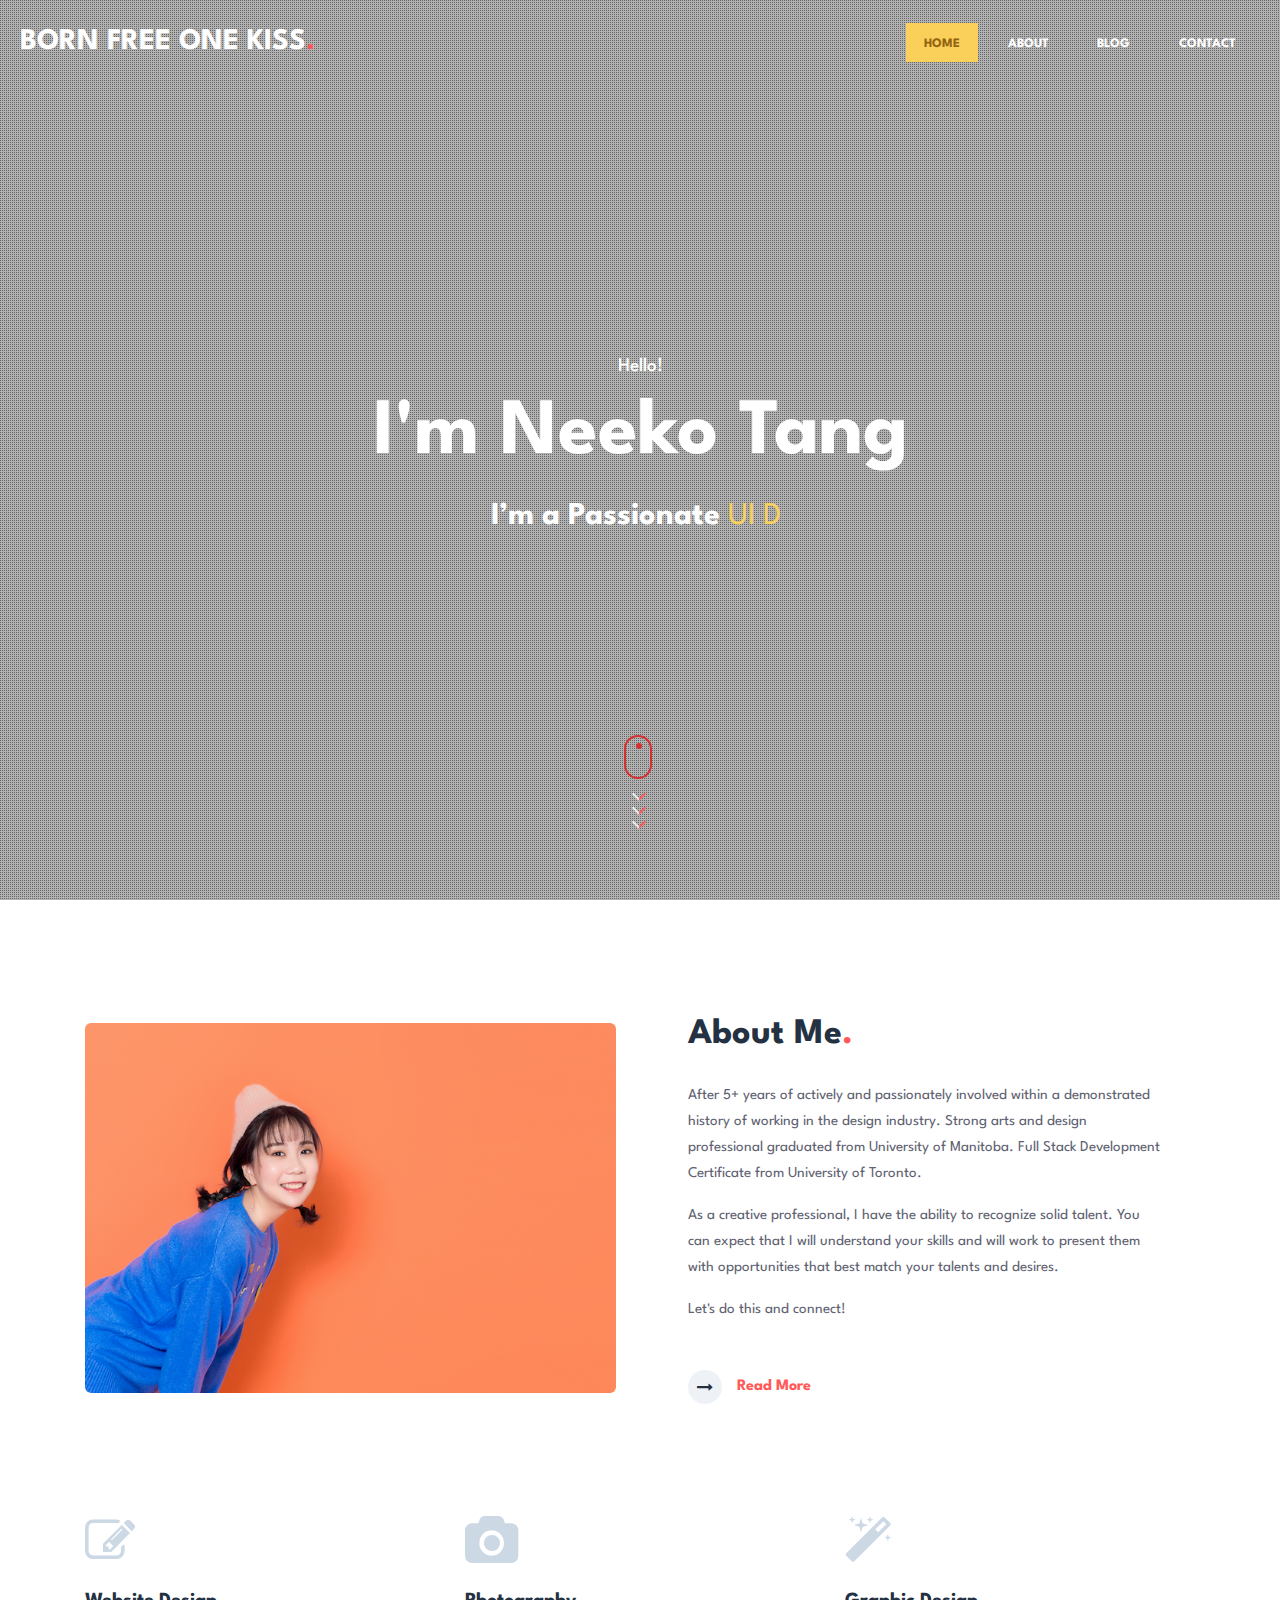
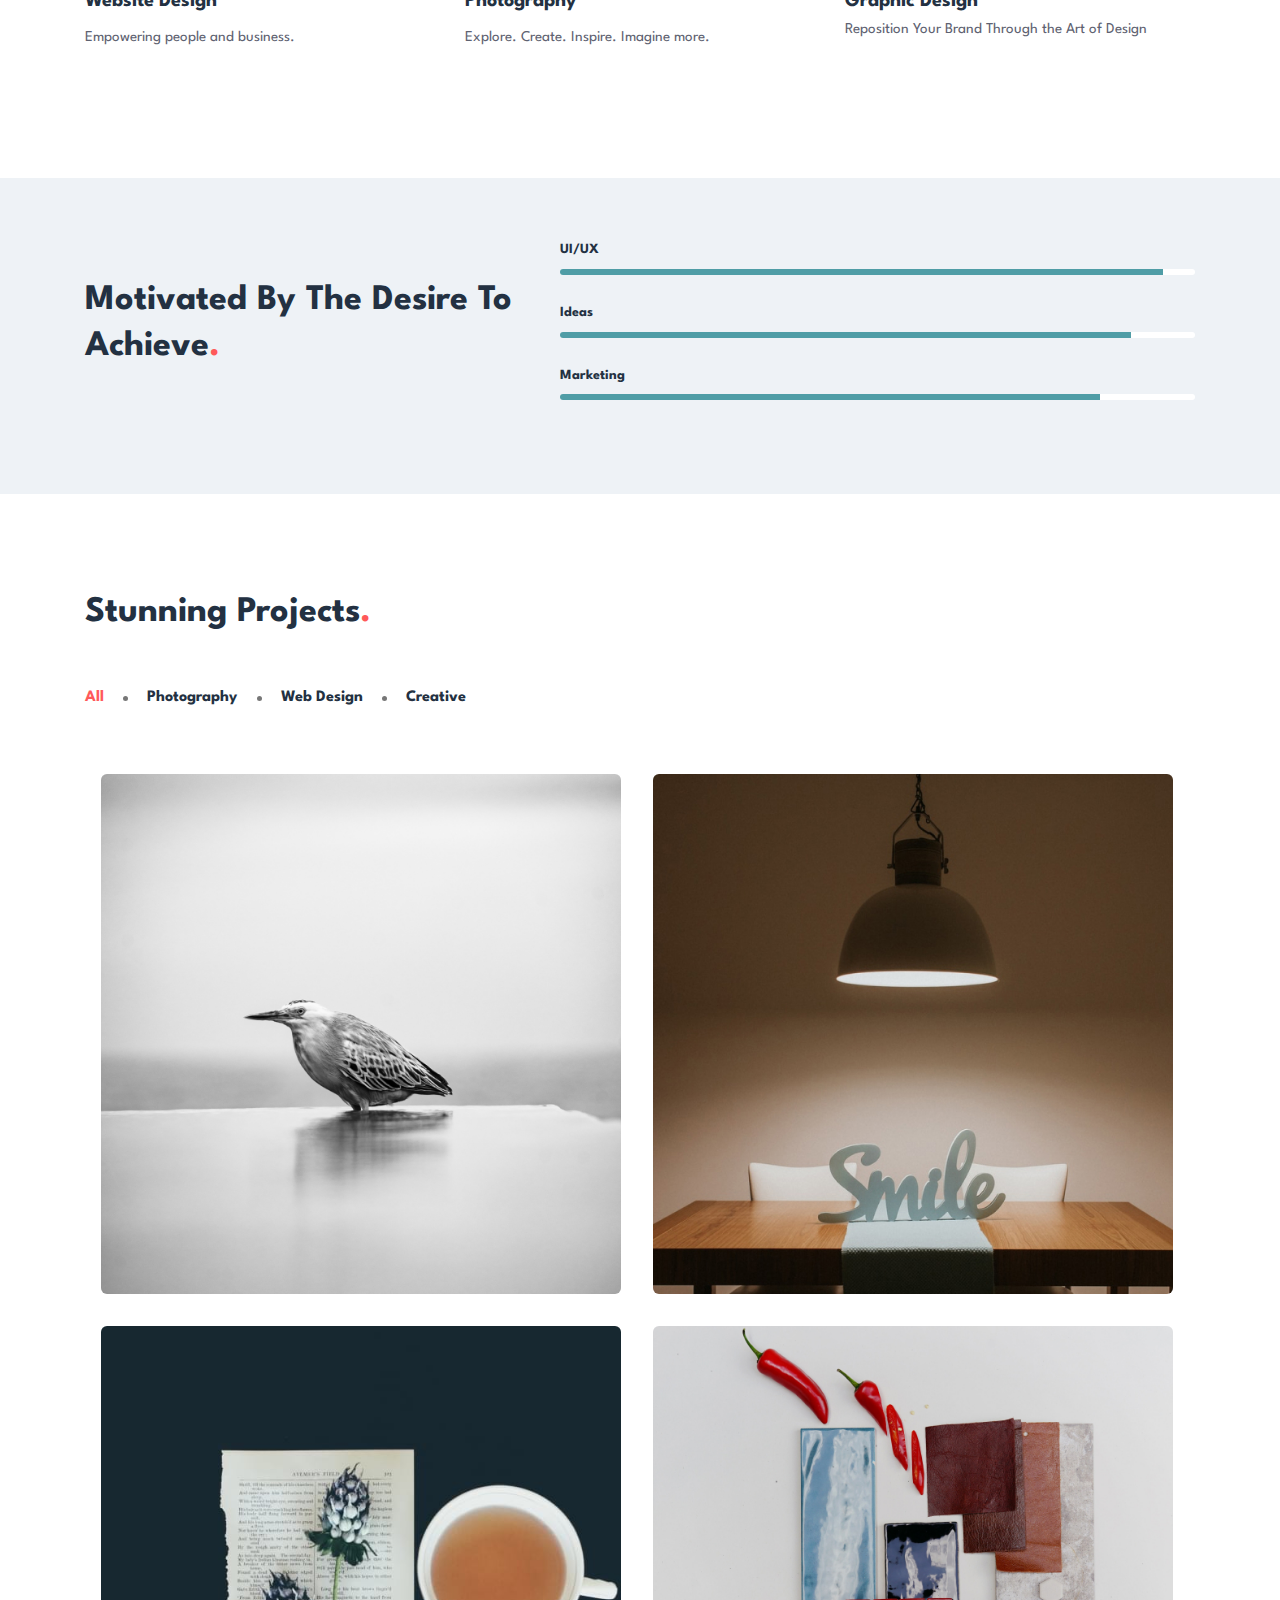
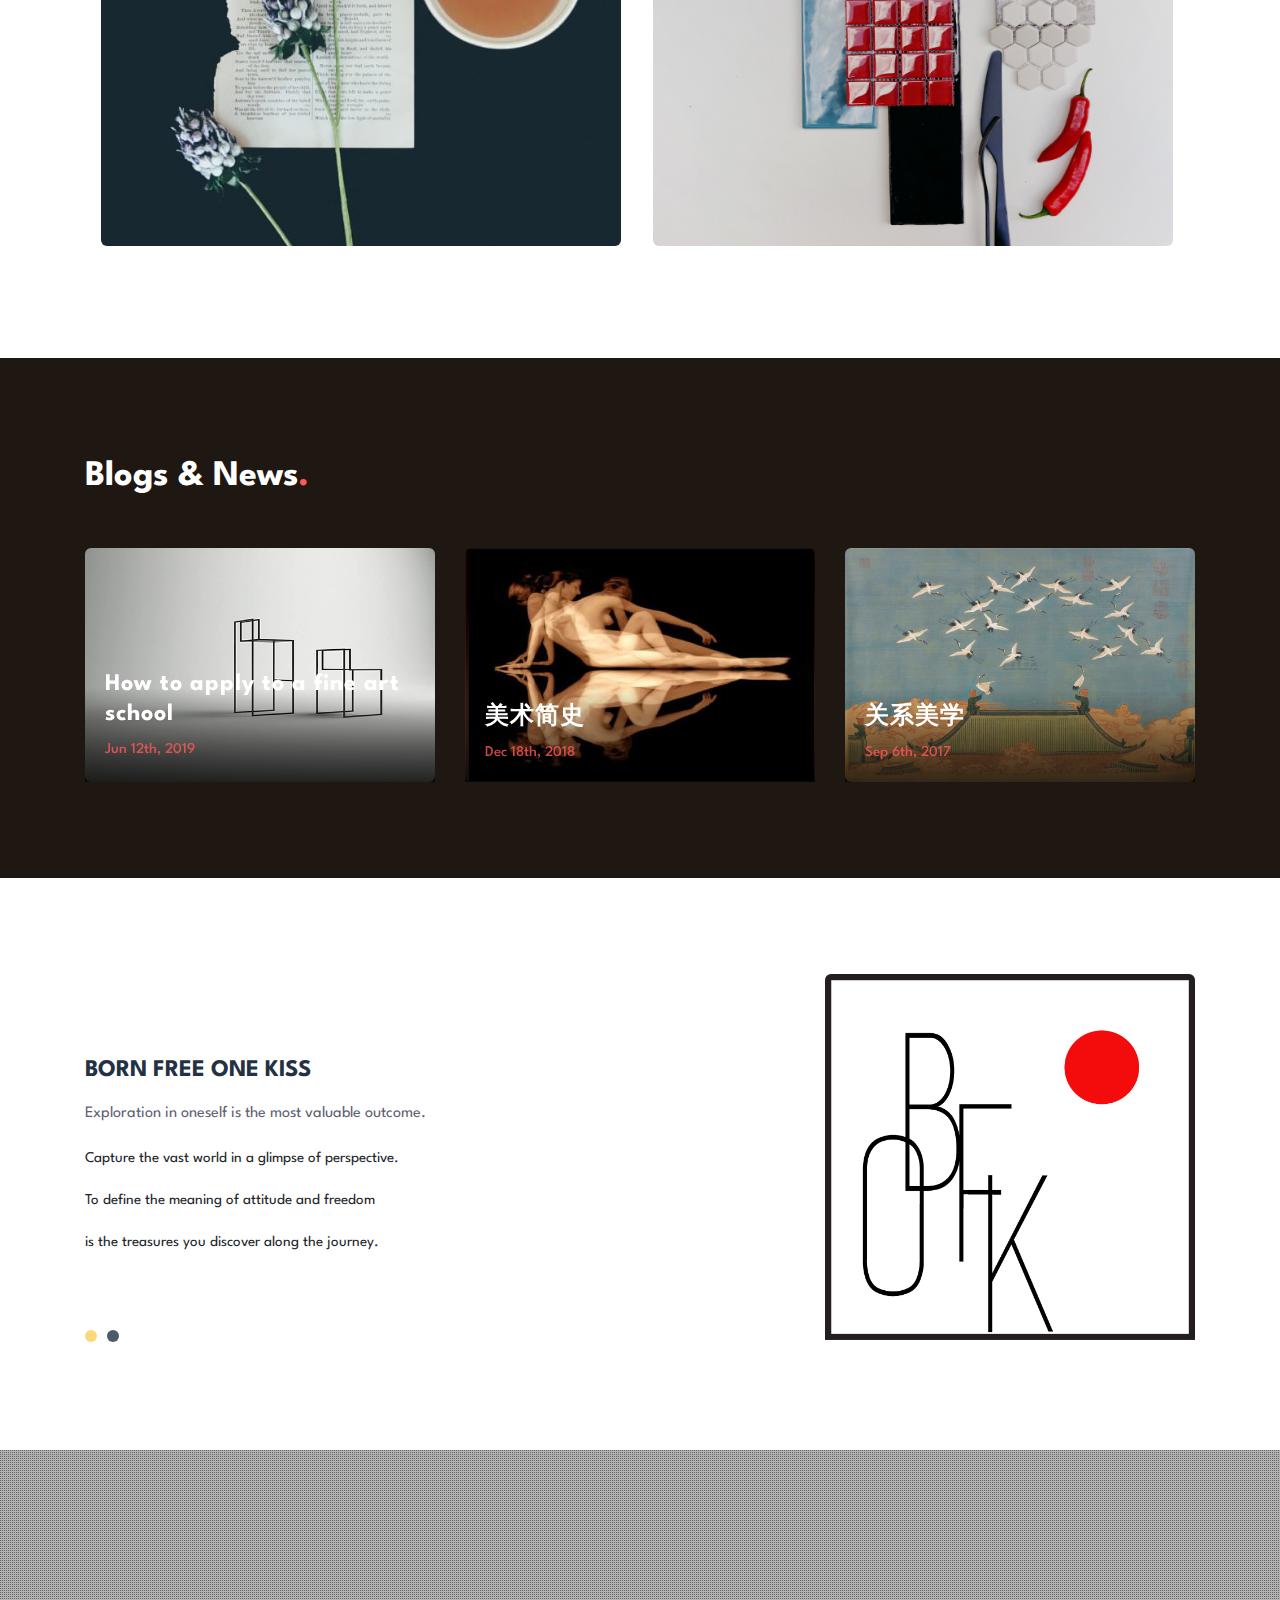
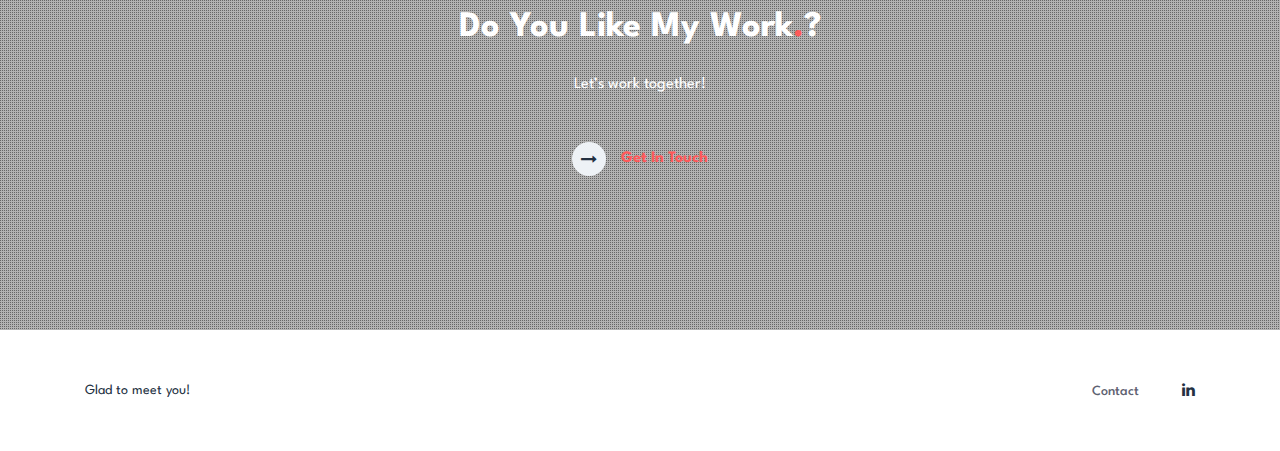
==== commit cd1fc5b3: "update banner content" ====
--- a/index.html
+++ b/index.html
@@ -32,16 +32,16 @@
           <div class="collapse navbar-collapse" id="navbarTogglerDemo02">
             <ul class="navbar-nav ml-auto">
               <li class="nav-item active">
-                <a class="nav-link" href="#site-header">Home <span class="sr-only">(current)</span></a>
+                <a class="nav-link" href="Public/about.html">Home <span class="sr-only">(current)</span></a>
               </li>
               <li class="nav-item">
-                <a class="nav-link effect-3" href="about.html">About</a>
+                <a class="nav-link effect-3" href="Public/about.html">About</a>
 			  </li>
 			  <li class="nav-item">
-				<a class="nav-link effect-3" href="blog.html">Blog</a>
+				<a class="nav-link effect-3" href="Public/blog.html">Blog</a>
 			  </li>
               <li class="nav-item">
-                <a class="nav-link effect-3" href="contact.html">Contact</a>
+                <a class="nav-link effect-3" href="Public/contact.html">Contact</a>
               </li>
             </ul>
 
@@ -55,7 +55,7 @@
           <div class="bannerhnyinf">
             <h6>Hello!</h6>
             <h3>I'm Neeko Tang</h3>
-            <h4 class="ban-t"> I’m Passionate <span class="typed-text"></span><span class="cursor">&nbsp</span></h4>
+            <h4 class="ban-t"> I’m a Passionate <span class="typed-text"></span><span class="cursor">&nbsp</span></h4>
             <div class="scroll-button">
               <a href="#about" class="scroll">
                 <div class="icon-scroll">
@@ -93,7 +93,7 @@
 					</p>
 					<p>Let's do this and connect!</p>
 					<div class="read-more mt-lg-5 mt-4">
-						<a href="about.html" class="read-more">
+						<a href="Public/about.html" class="read-more">
 							<span class="more_icon fa fa-long-arrow-right"></span>
 							<span class="more_text">Read More</span>
 						</a>
@@ -268,7 +268,7 @@
             <div class="row inner-sec-w3layouts mt-4">
                 <div class="col-lg-4 col-md-6 content-left-sec blog-slide-grid mt-4">
                     <div class="blog-slide-img">
-                        <a href="article1.html"><img src="Images/timg-1.jpeg" class="img img-fluid" alt=""></a>
+                        <a href="Public/article1.html"><img src="Images/timg-1.jpeg" class="img img-fluid" alt=""></a>
                     </div>
                     <div class="blog-slide-info">
 			<a href="Public/article1.html">
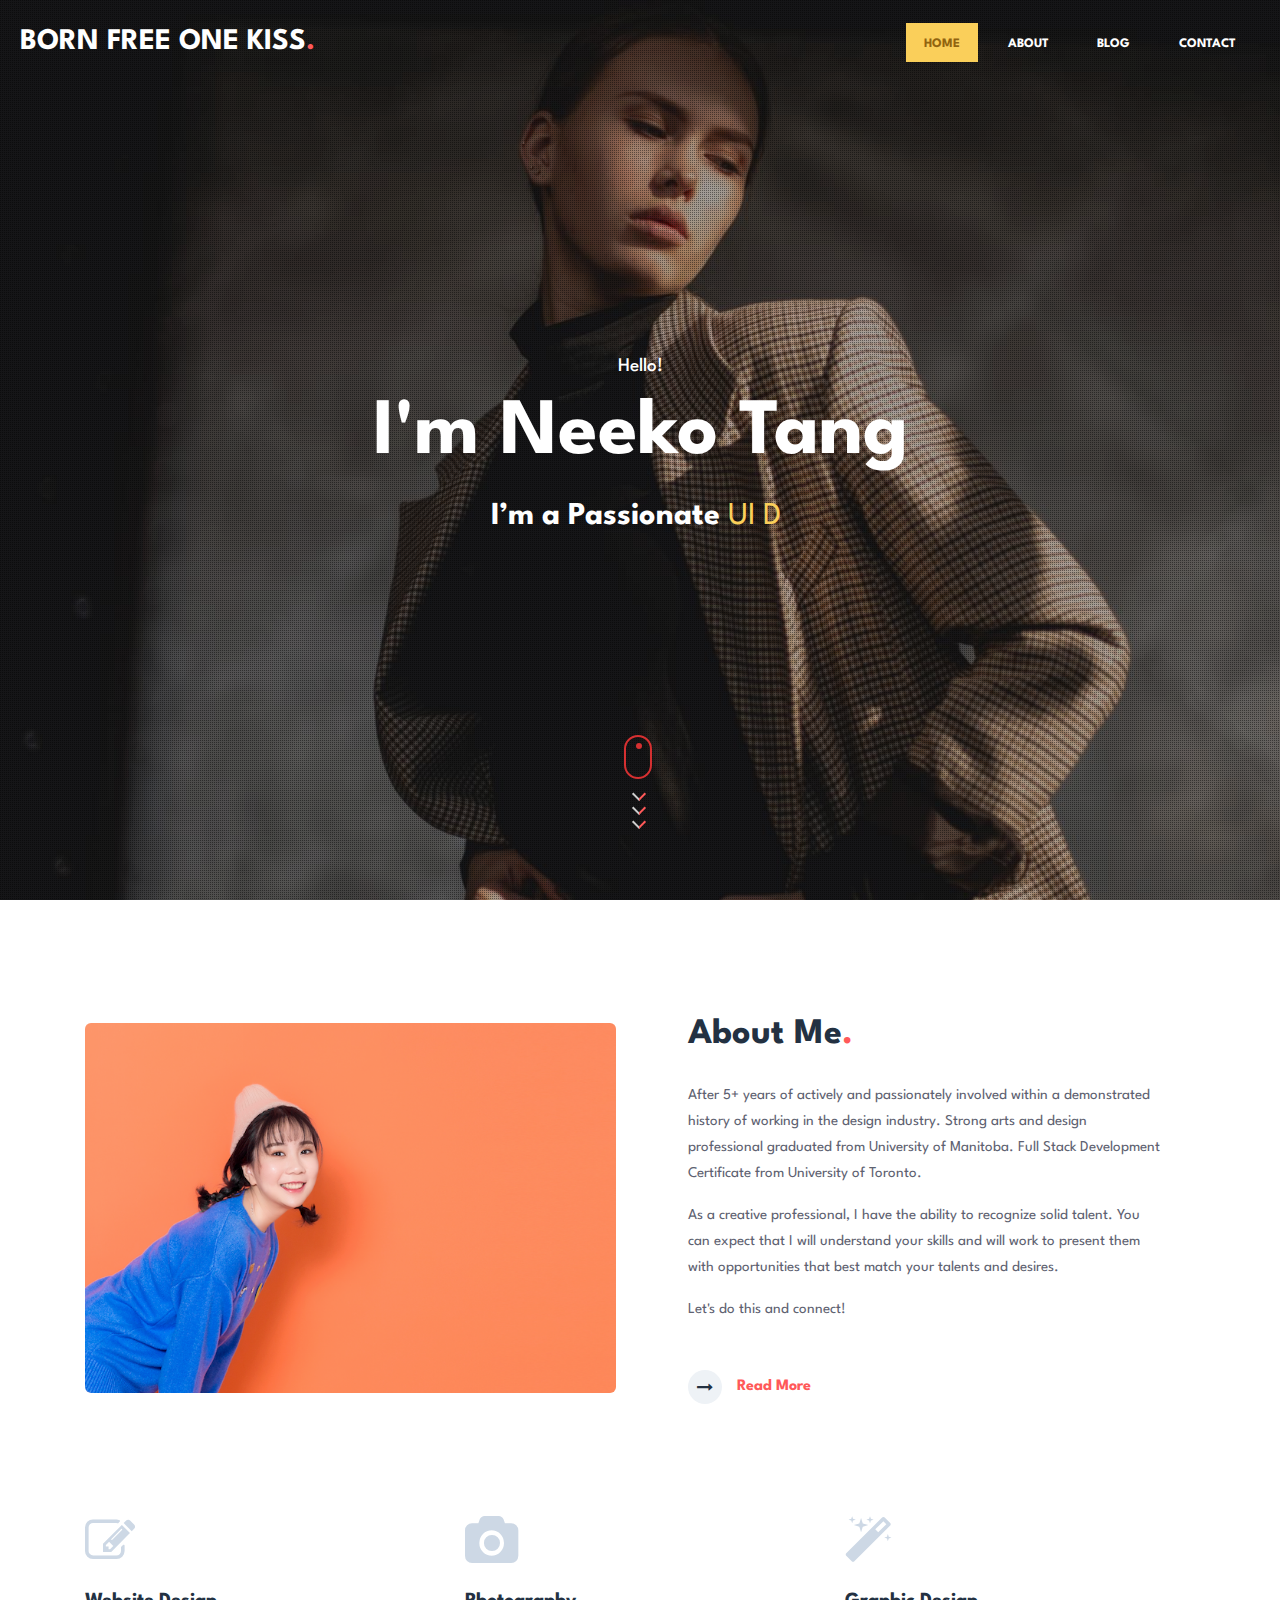
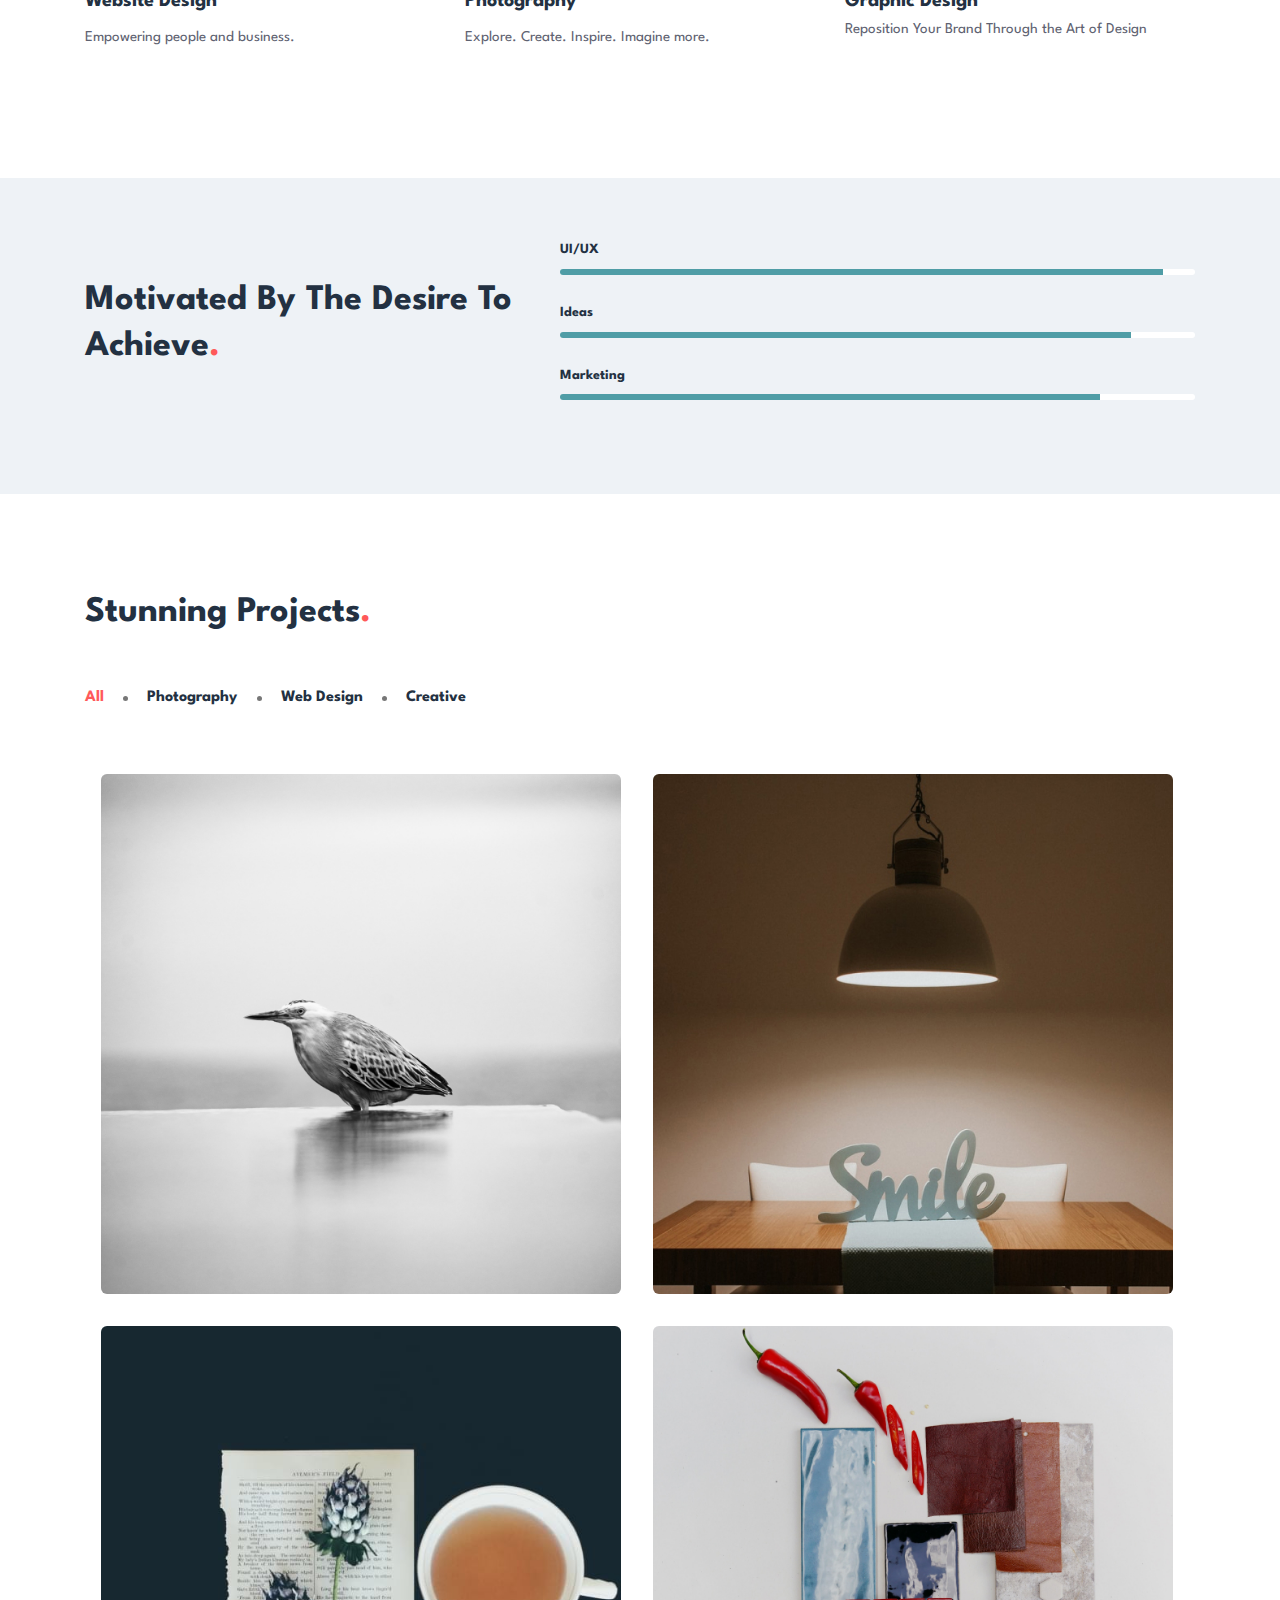
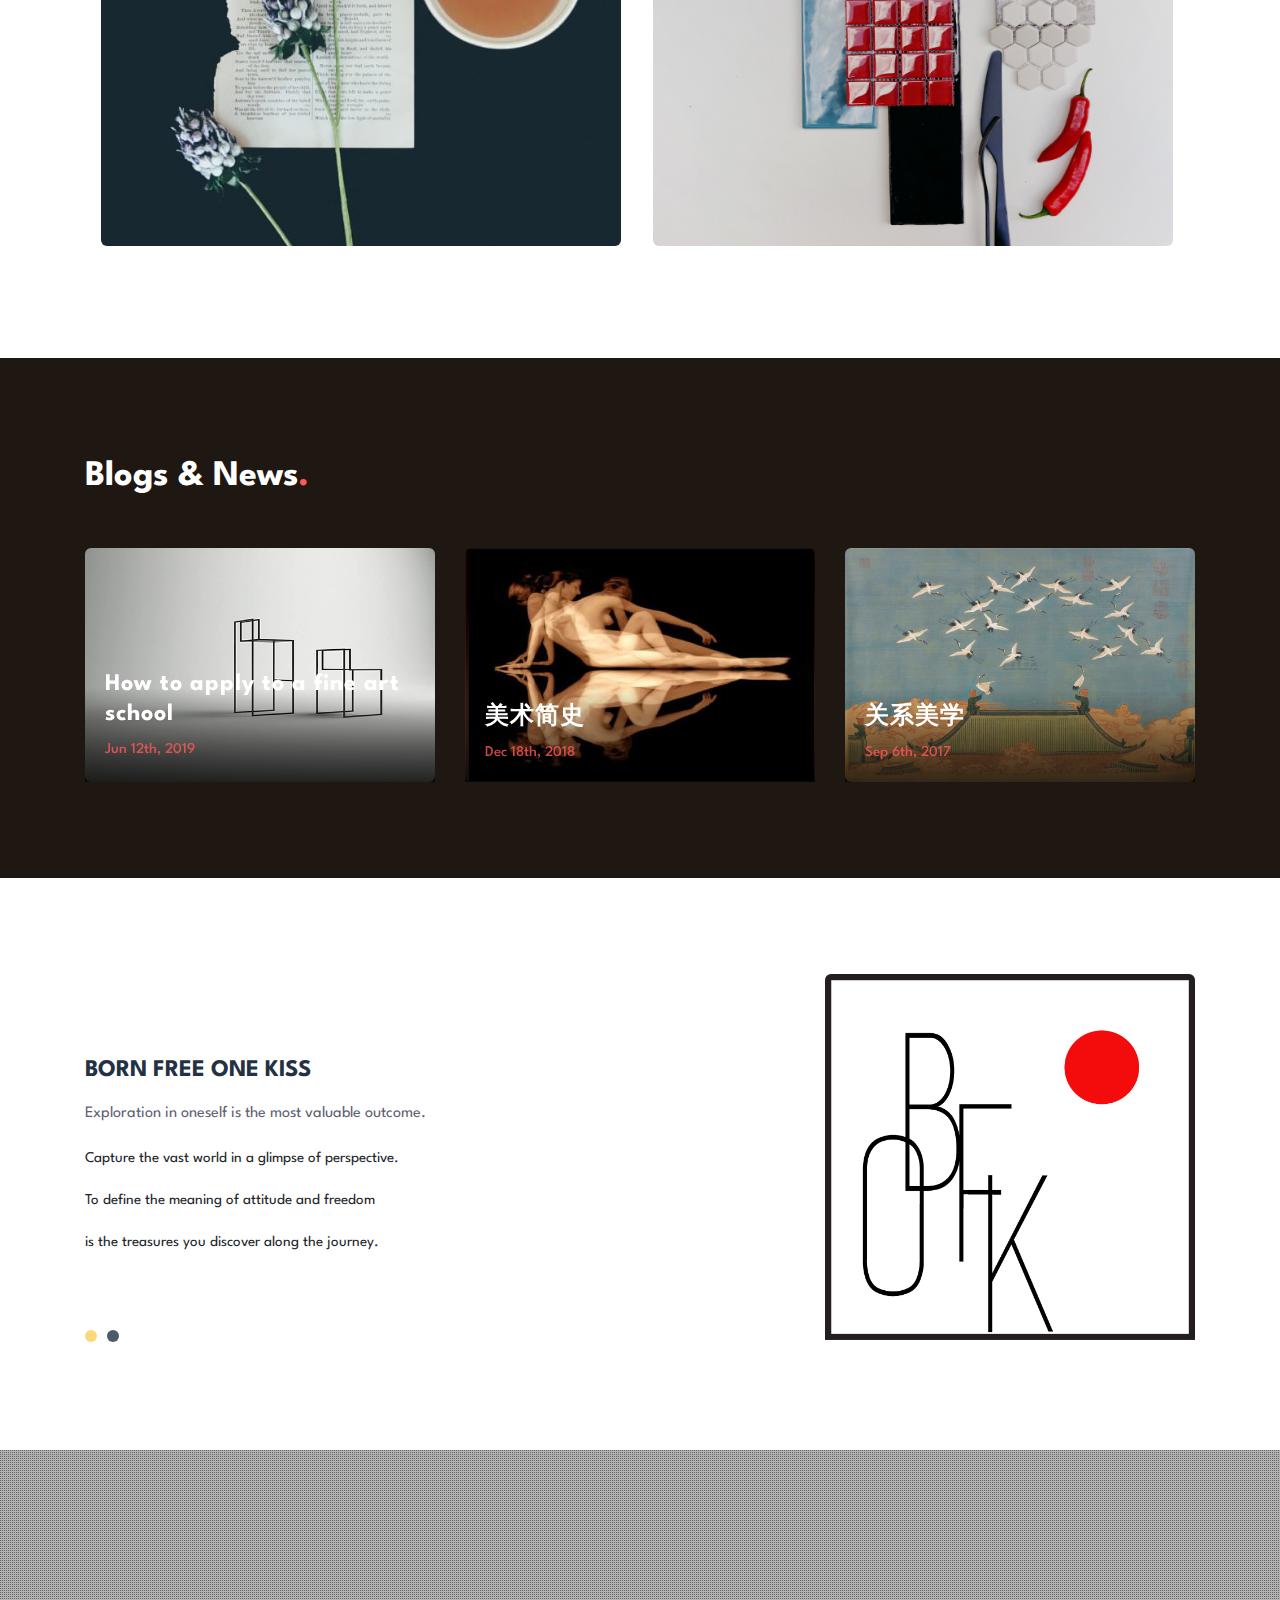
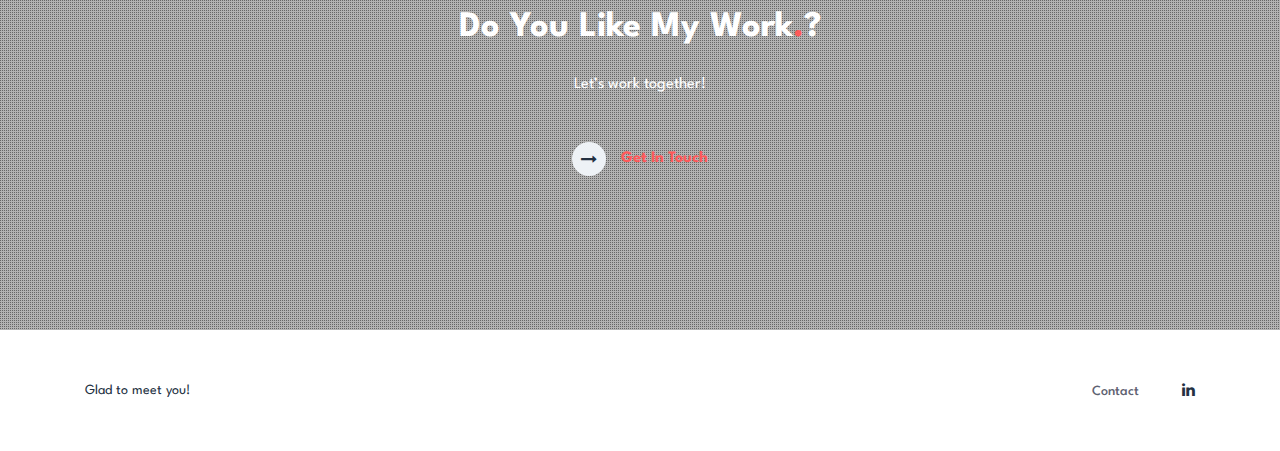
==== commit ec538713: "UPDATE ALL" ====
--- a/index.html
+++ b/index.html
@@ -32,16 +32,16 @@
           <div class="collapse navbar-collapse" id="navbarTogglerDemo02">
             <ul class="navbar-nav ml-auto">
               <li class="nav-item active">
-                <a class="nav-link" href="Public/about.html">Home <span class="sr-only">(current)</span></a>
+                <a class="nav-link" href="about.html">Home <span class="sr-only">(current)</span></a>
               </li>
               <li class="nav-item">
-                <a class="nav-link effect-3" href="Public/about.html">About</a>
+                <a class="nav-link effect-3" href="about.html">About</a>
 			  </li>
 			  <li class="nav-item">
-				<a class="nav-link effect-3" href="Public/blog.html">Blog</a>
+				<a class="nav-link effect-3" href="blog.html">Blog</a>
 			  </li>
               <li class="nav-item">
-                <a class="nav-link effect-3" href="Public/contact.html">Contact</a>
+                <a class="nav-link effect-3" href="contact.html">Contact</a>
               </li>
             </ul>
 
@@ -93,7 +93,7 @@
 					</p>
 					<p>Let's do this and connect!</p>
 					<div class="read-more mt-lg-5 mt-4">
-						<a href="Public/about.html" class="read-more">
+						<a href="about.html" class="read-more">
 							<span class="more_icon fa fa-long-arrow-right"></span>
 							<span class="more_text">Read More</span>
 						</a>
@@ -204,7 +204,7 @@
 							<img src="assets/images/g1.jpg" class="img-fluid" alt="portfolio-img">
 
 							<div class="content-details fadeIn-bottom">
-								<h3 class="content-title">Add Your Title</h3>
+								<h3 class="content-title">TEST1</h3>
 
 							</div>
 						</a>
@@ -217,7 +217,7 @@
 							<div class="content-overlay"></div>
 							<img src="assets/images/g2.jpg" class="img-fluid" alt="portfolio-img">
 							<div class="content-details fadeIn-bottom">
-								<h3 class="content-title">Add Your Title</h3>
+								<h3 class="content-title">TEST2</h3>
 
 							</div>
 						</a>
@@ -230,7 +230,7 @@
 							<div class="content-overlay"></div>
 							<img src="assets/images/g3.jpg" class="img-fluid" alt="portfolio-img">
 							<div class="content-details fadeIn-bottom">
-								<h3 class="content-title">Add Your Title</h3>
+								<h3 class="content-title">TEST3</h3>
 
 							</div>
 						</a>
@@ -243,7 +243,7 @@
 							<div class="content-overlay"></div>
 							<img src="assets/images/g4.jpg" class="img-fluid" alt="portfolio-img">
 							<div class="content-details fadeIn-bottom">
-								<h3 class="content-title">Add Your Title</h3>
+								<h3 class="content-title">TEST4</h3>
 
 							</div>
 						</a>
--- a/assets/css/style-starter.css
+++ b/assets/css/style-starter.css
@@ -3363,7 +3363,7 @@
 }
 
 .w3l-banner-main .bannerhny-content {
-  background: url(../images/banner.jpg) top;
+  background: url(../images/banner2.jpg) top;
   background-size: cover;
   background-attachment: fixed;
   position: relative;
